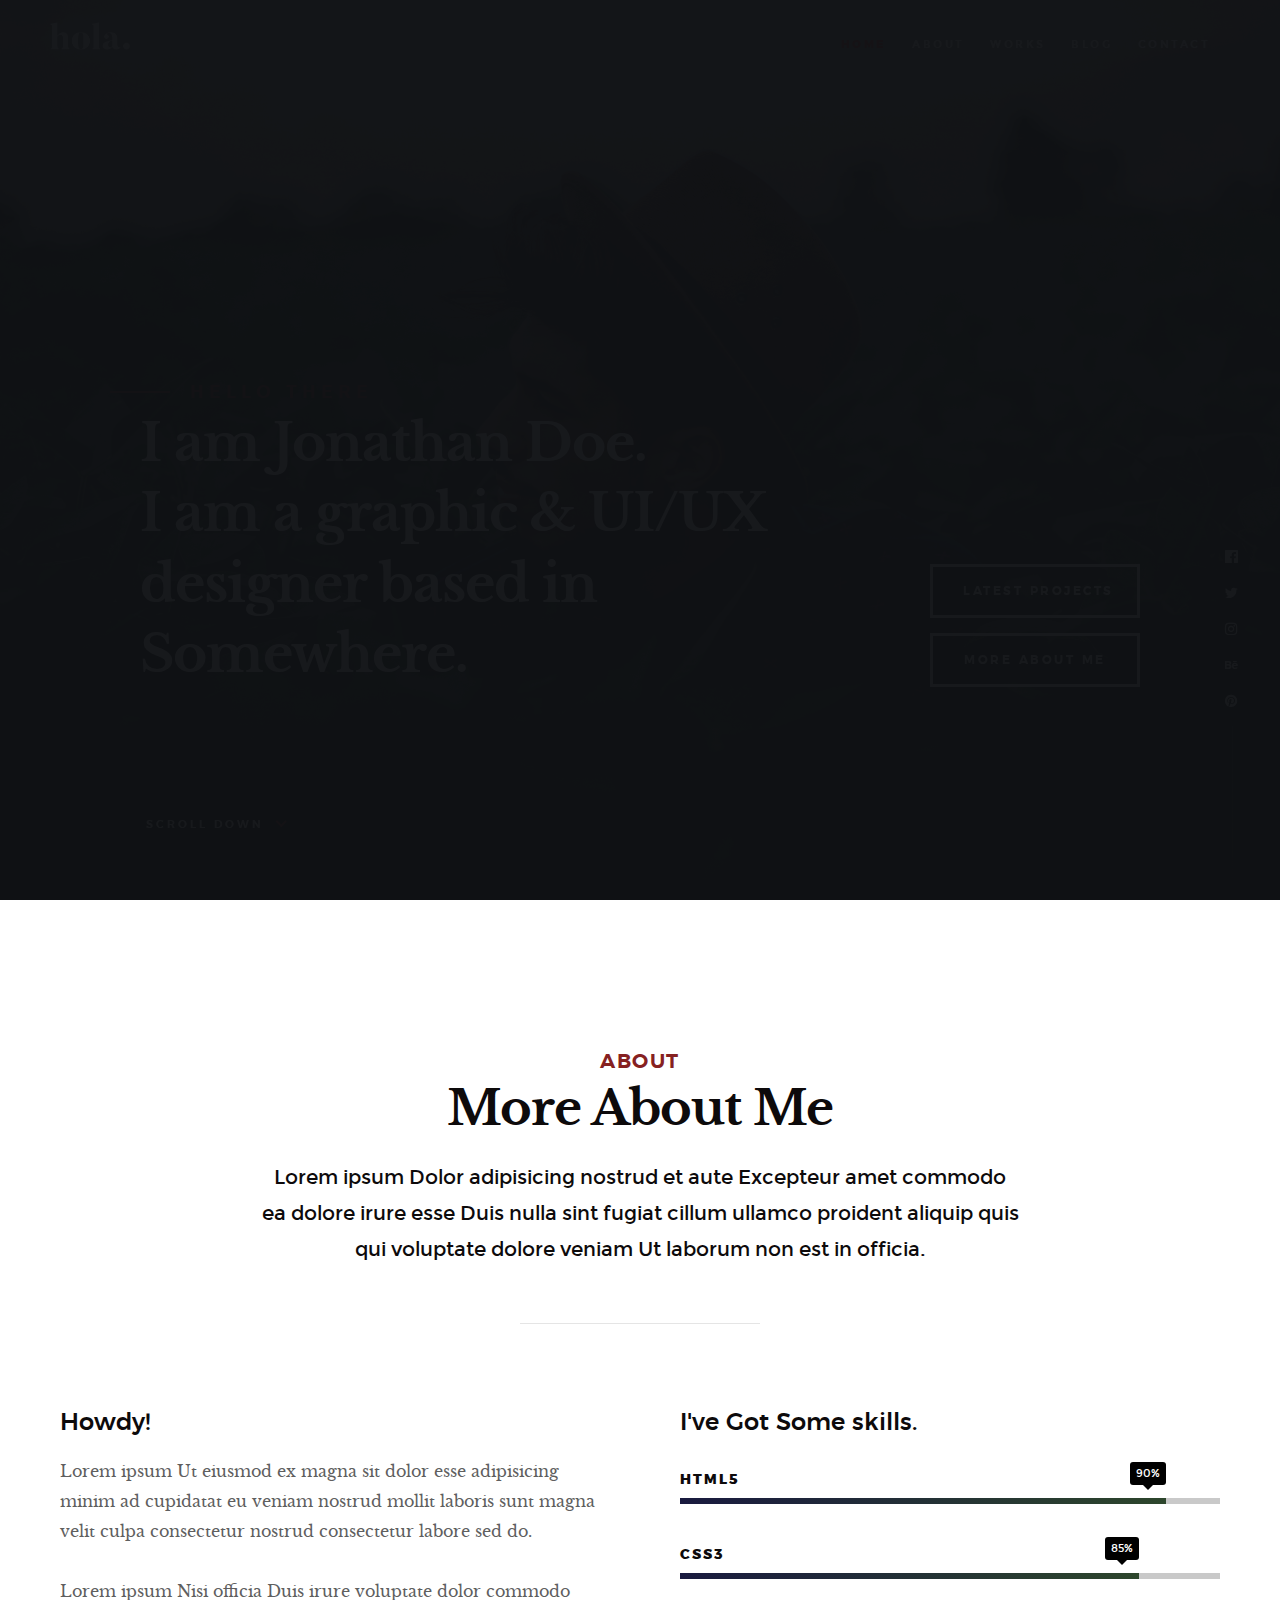
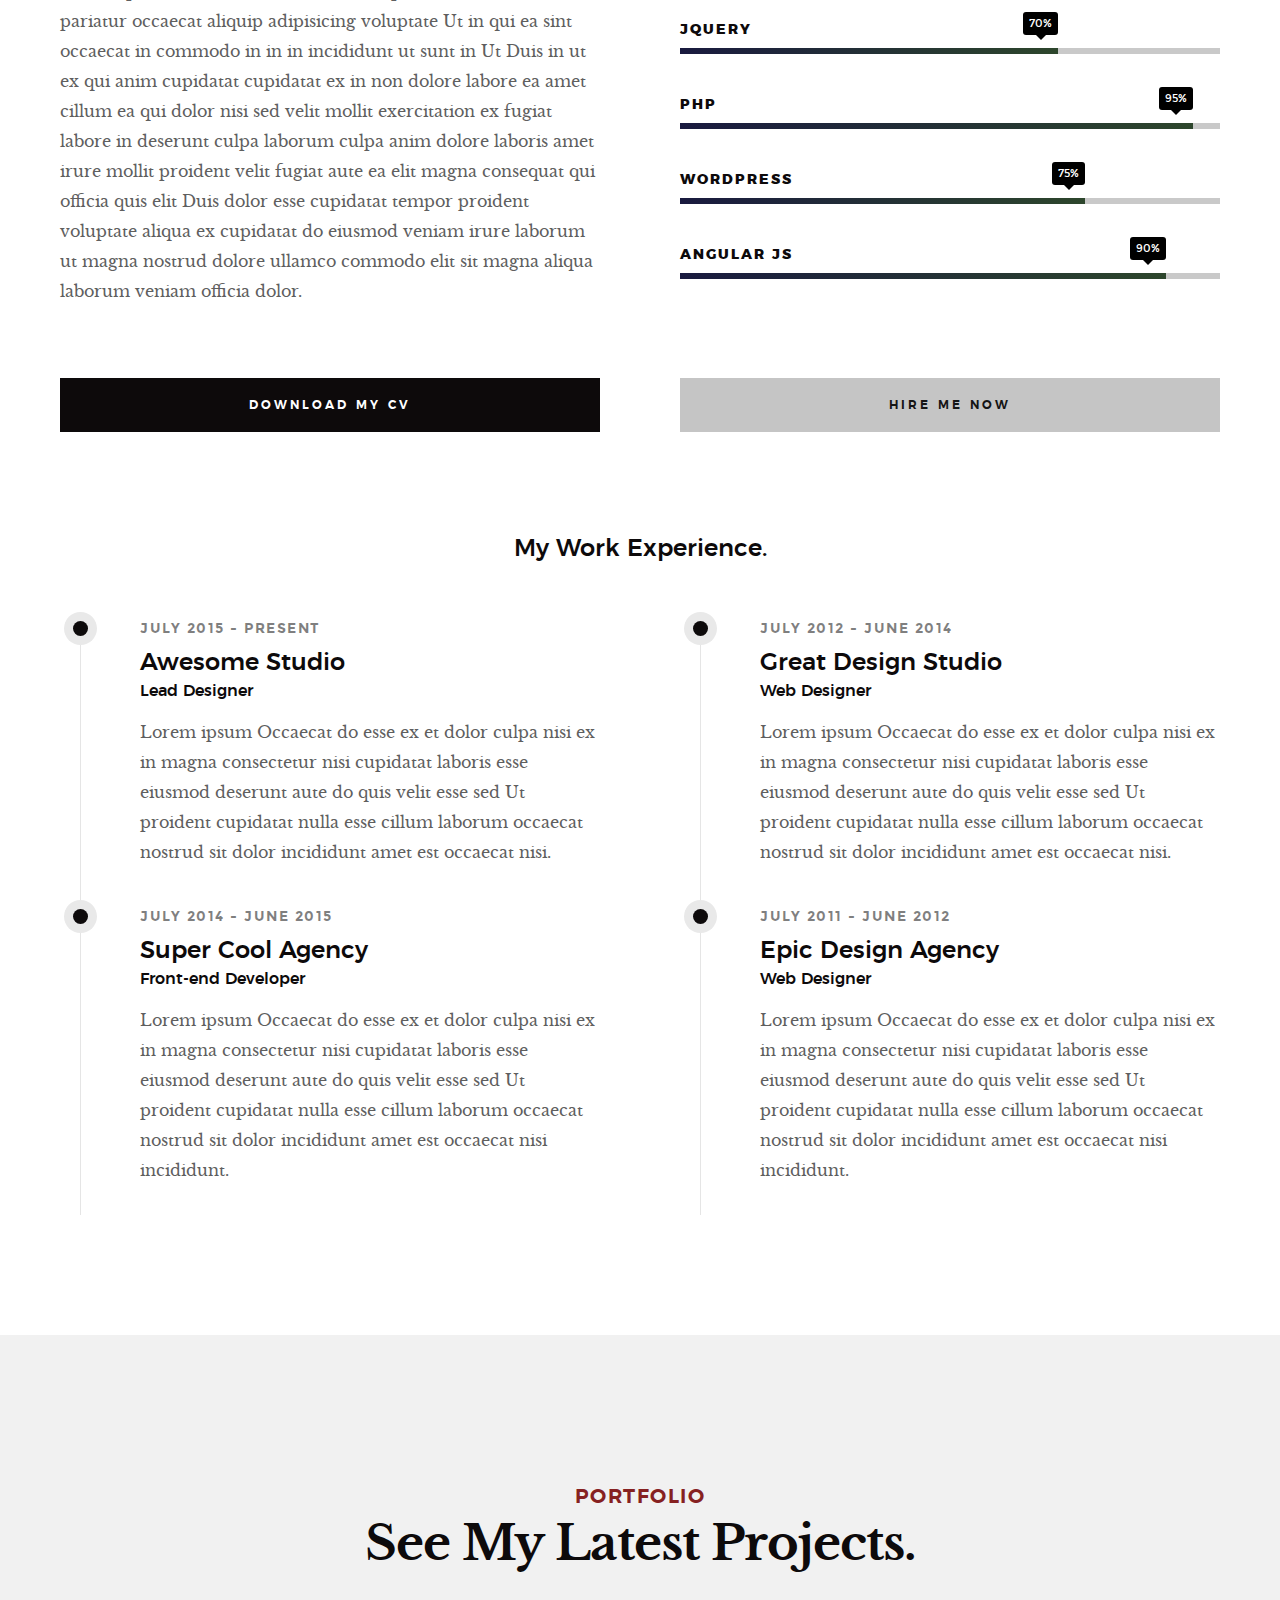
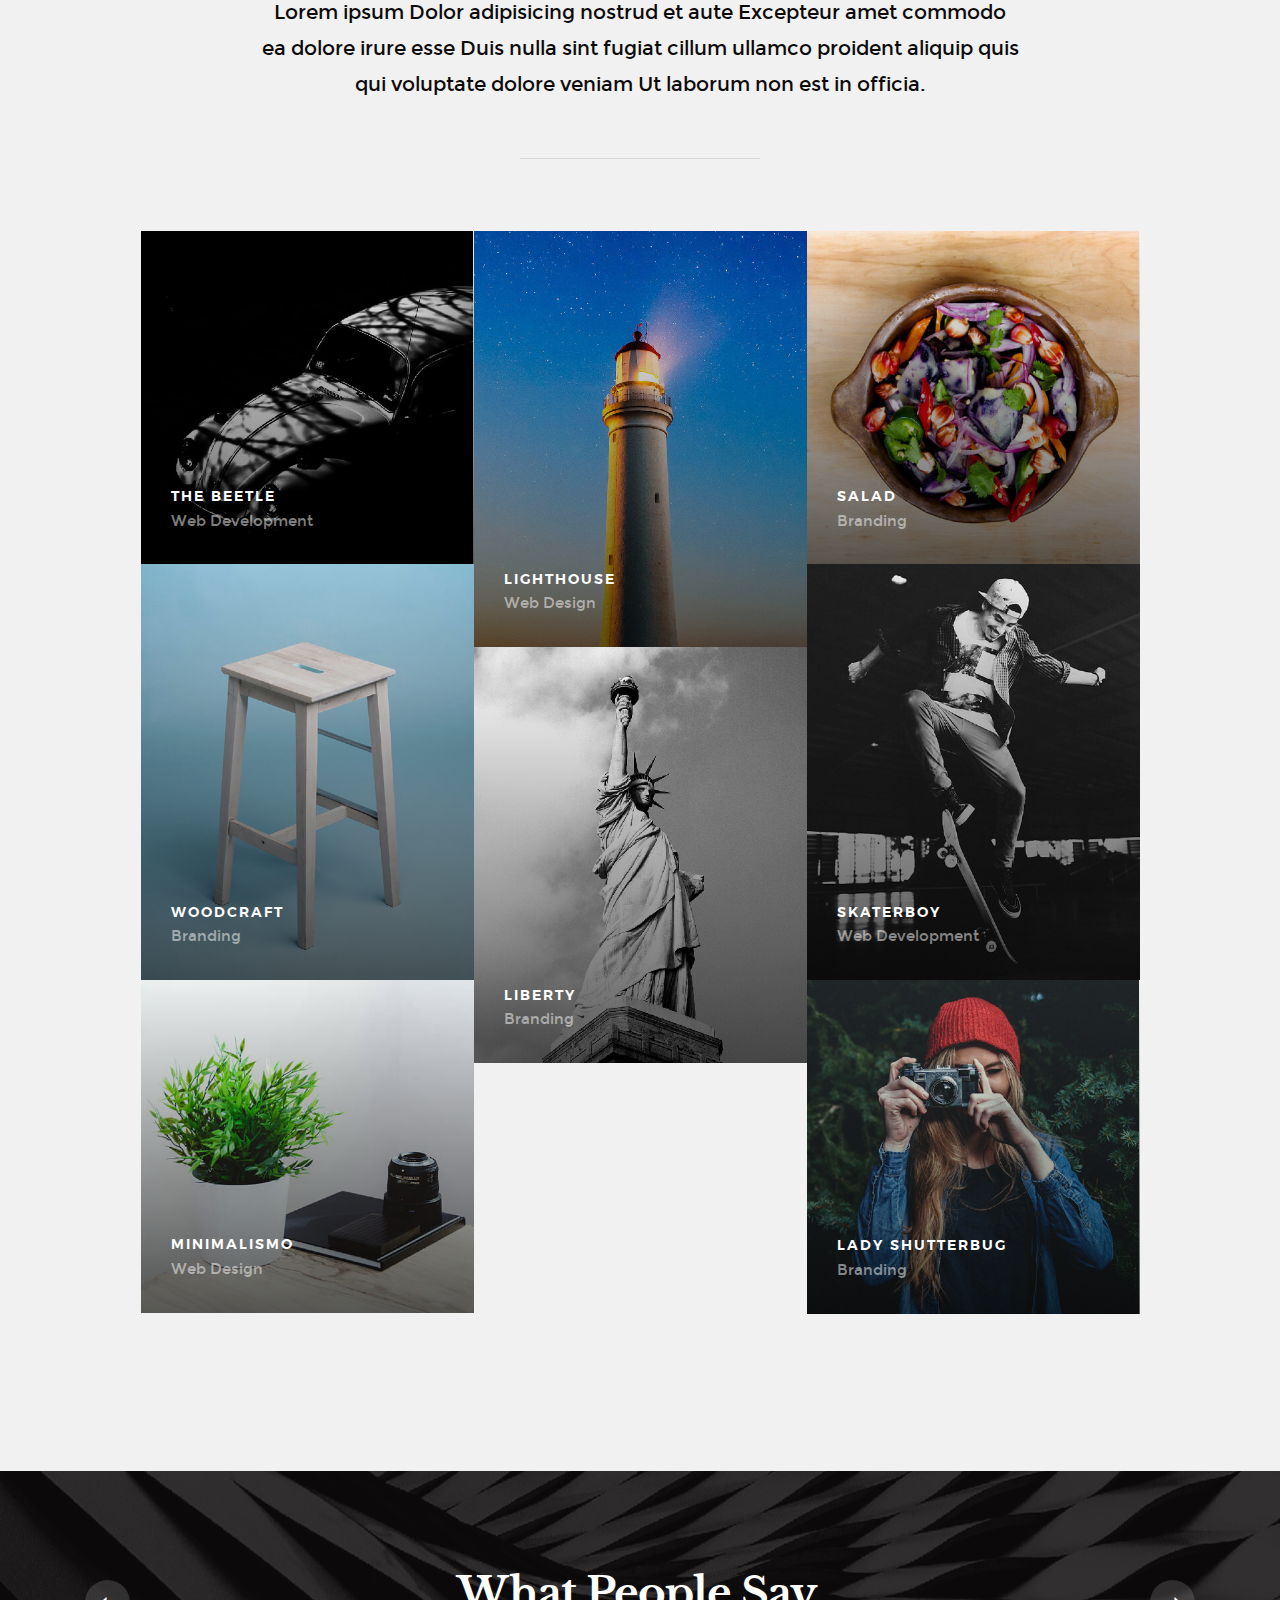
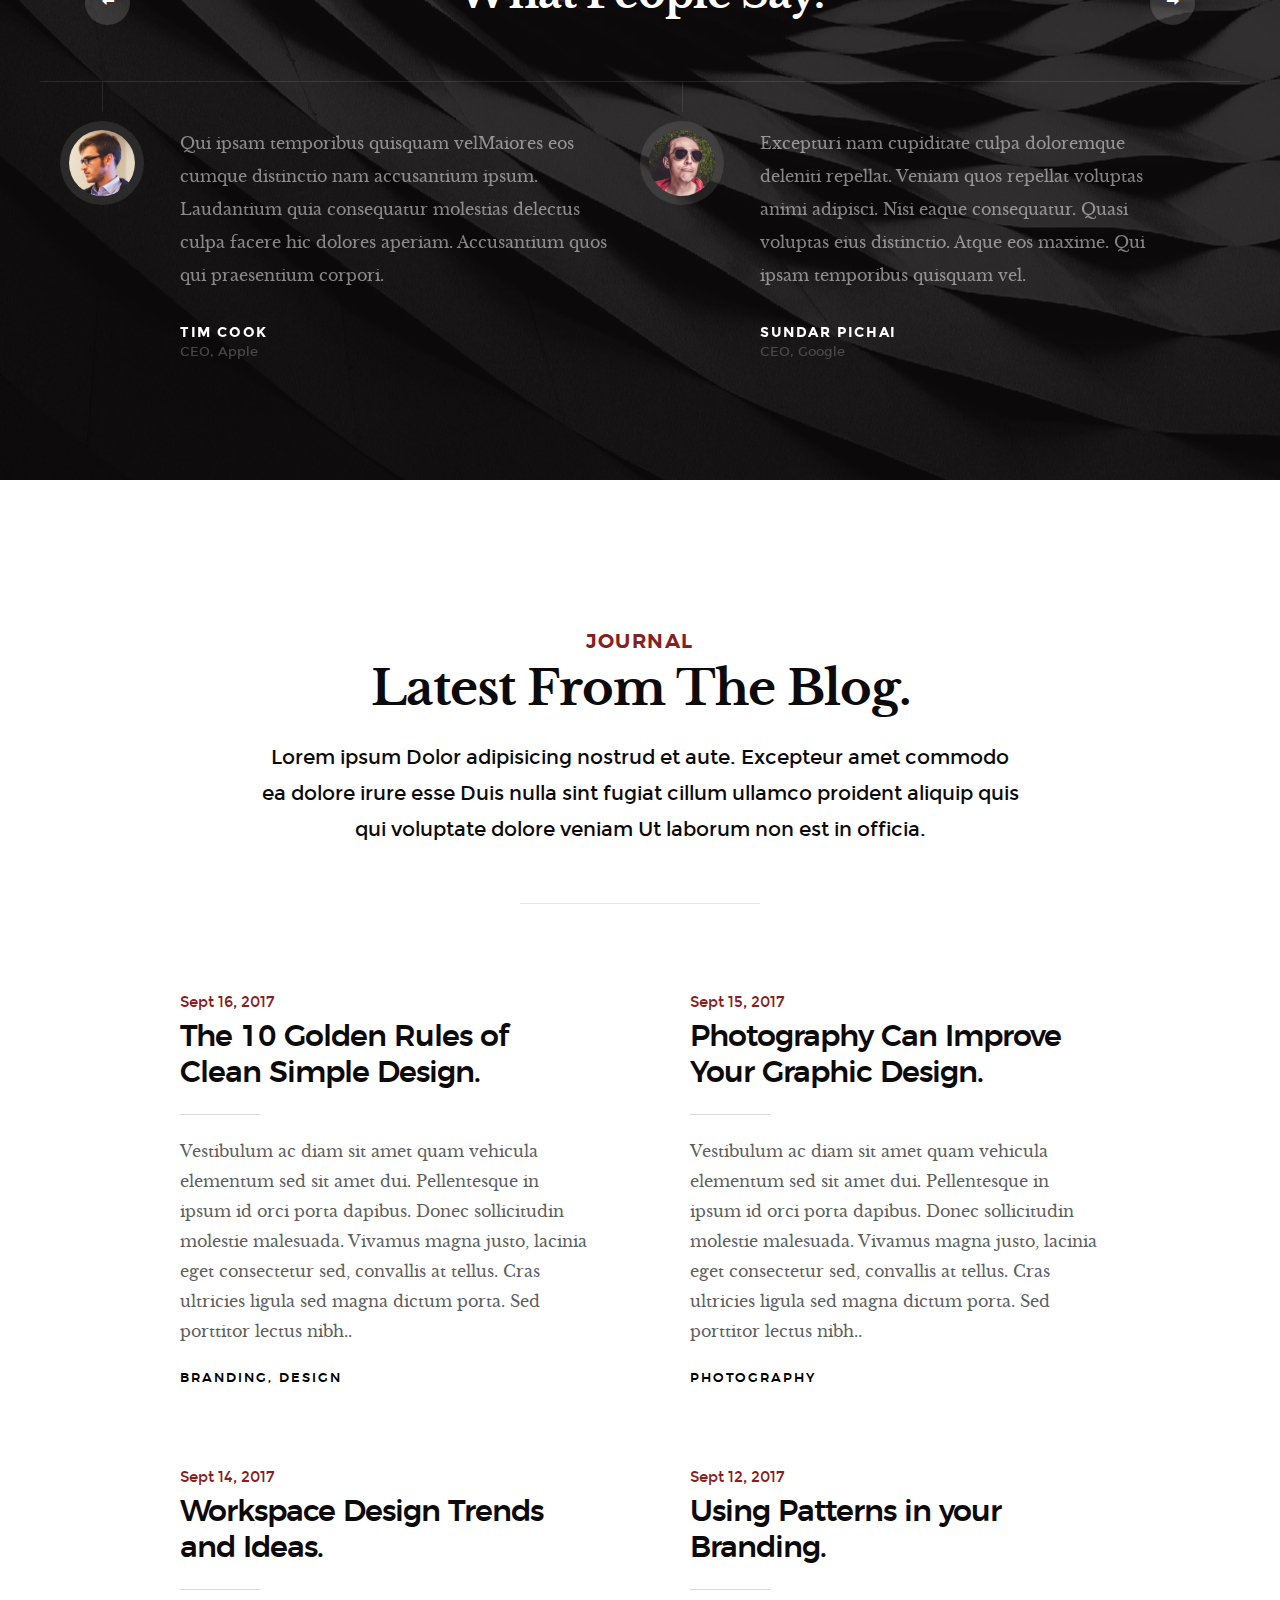
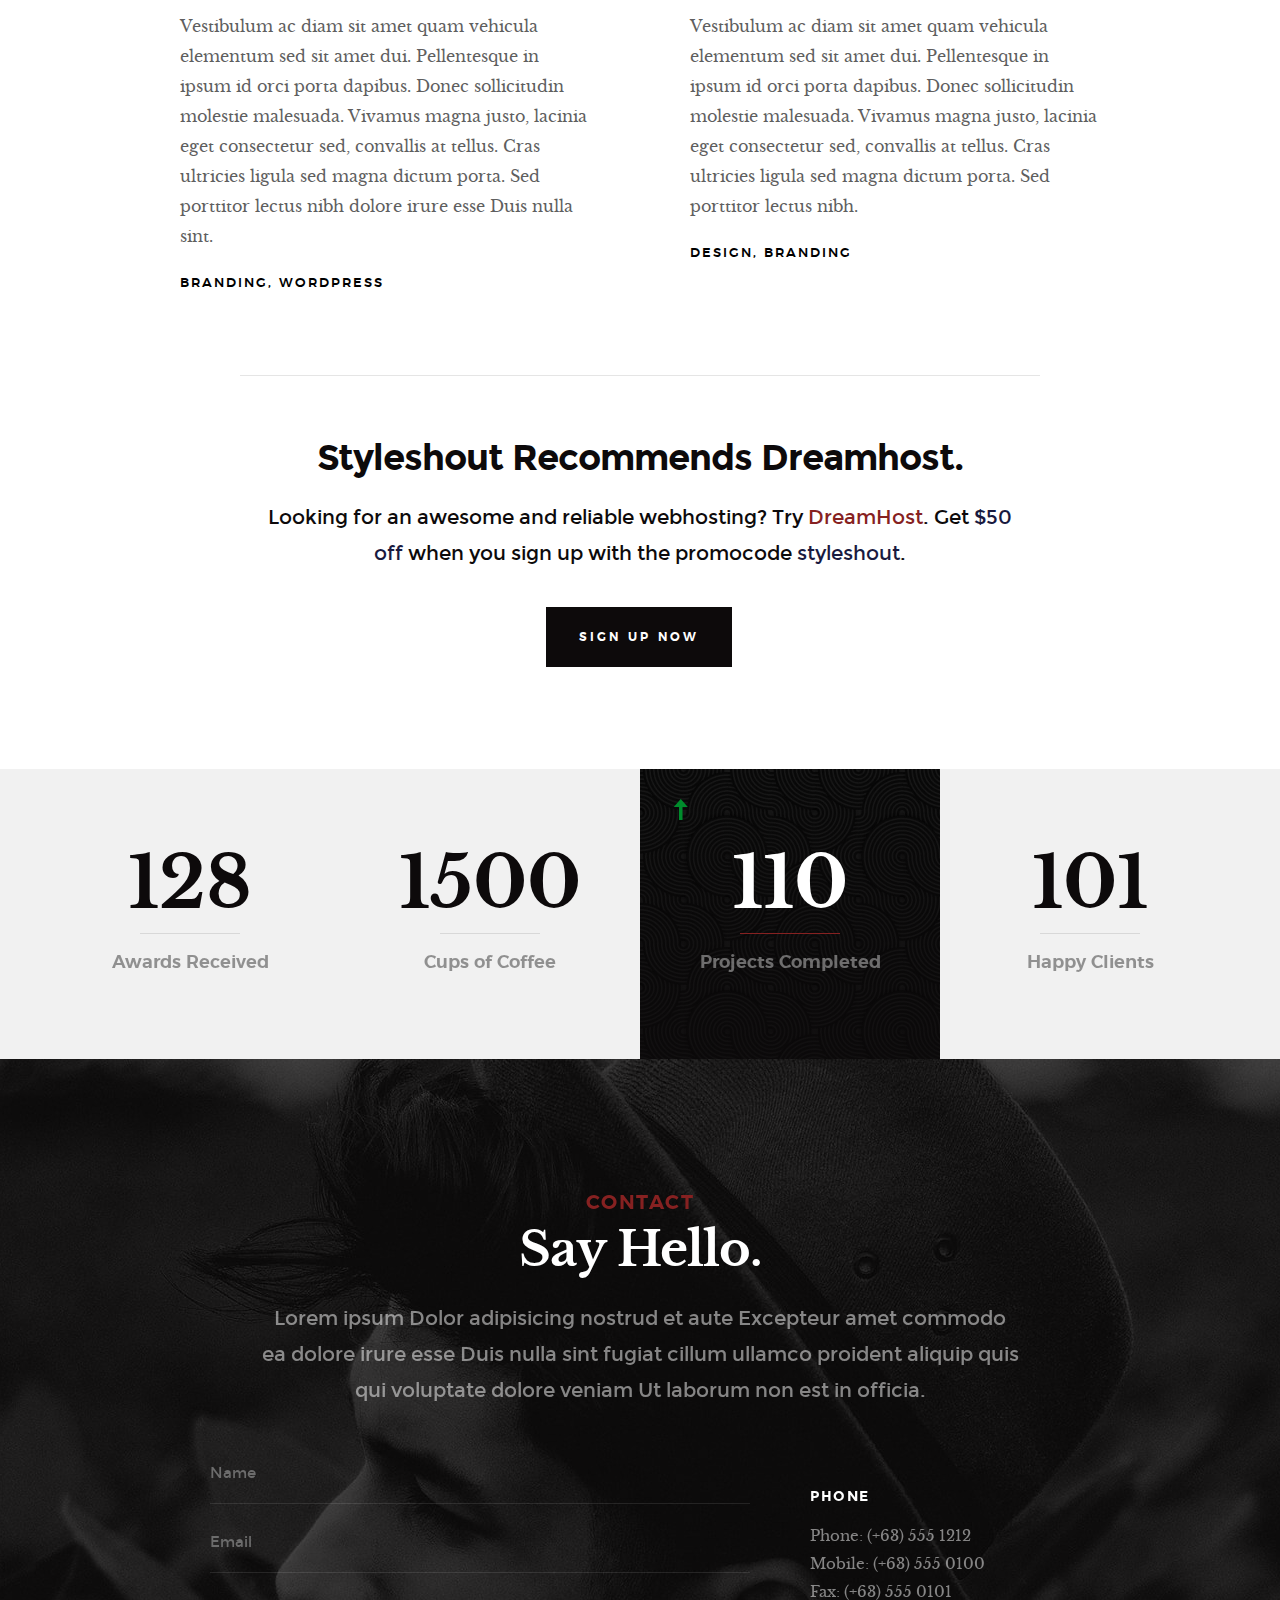
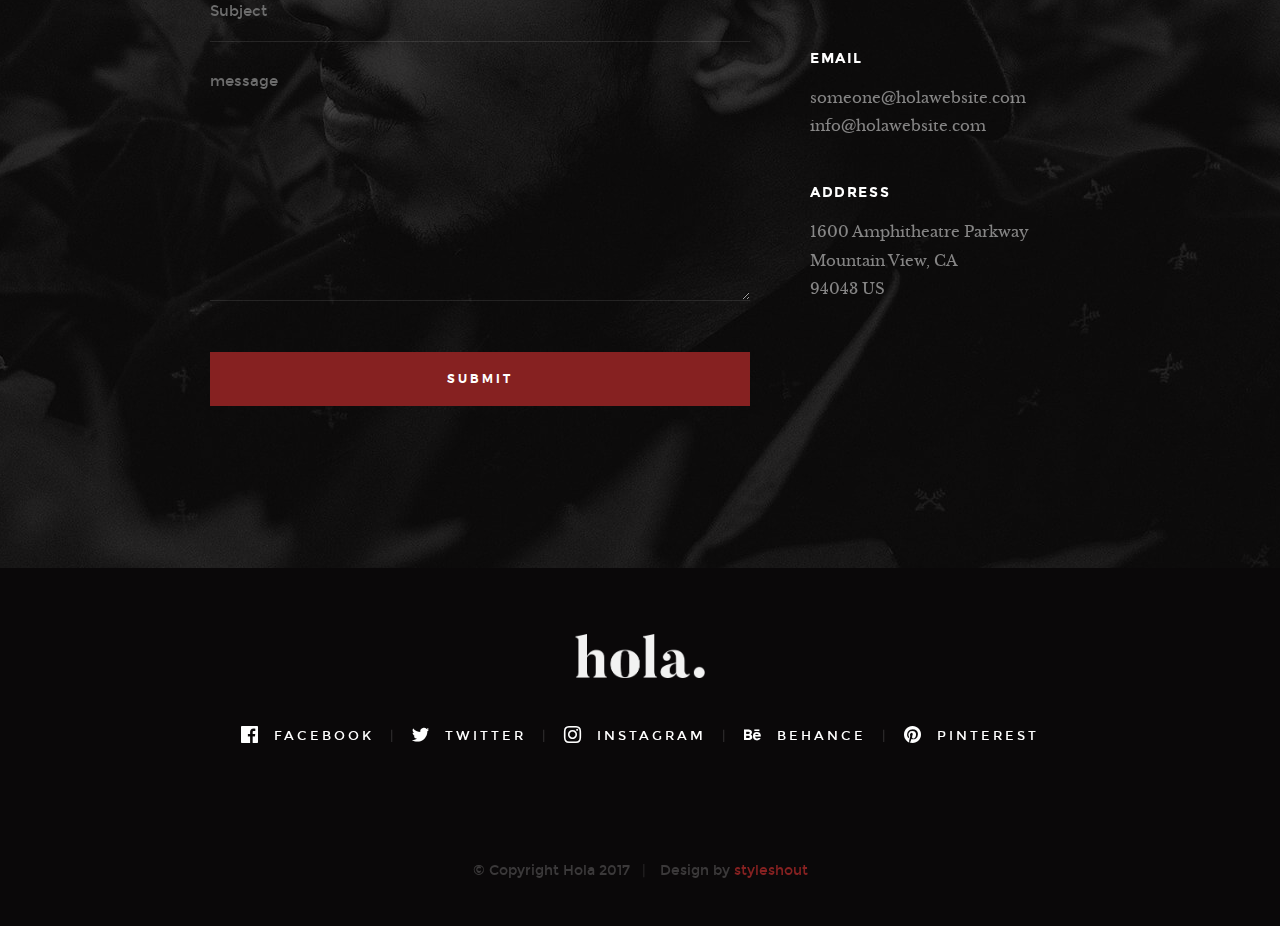
==== Hola10/index.html @ 670e0d22 "Add files via upload" ====
<!DOCTYPE html>
<!--[if lt IE 9 ]><html class="no-js oldie" lang="en"> <![endif]-->
<!--[if IE 9 ]><html class="no-js oldie ie9" lang="en"> <![endif]-->
<!--[if (gte IE 9)|!(IE)]><!-->
<html class="no-js" lang="en">
<!--<![endif]-->

<head>

    <!--- basic page needs
    ================================================== -->
    <meta charset="utf-8">
    <title>Hola</title>
    <meta name="description" content="">
    <meta name="author" content="">

    <!-- mobile specific metas
    ================================================== -->
    <meta name="viewport" content="width=device-width, initial-scale=1">

    <!-- CSS
    ================================================== -->
    <link rel="stylesheet" href="css/base.css">
    <link rel="stylesheet" href="css/vendor.css">
    <link rel="stylesheet" href="css/main.css">

    <!-- script
    ================================================== -->
    <script src="js/modernizr.js"></script>
    <script src="js/pace.min.js"></script>

    <!-- favicons
    ================================================== -->
    <link rel="shortcut icon" href="favicon.ico" type="image/x-icon">
    <link rel="icon" href="favicon.ico" type="image/x-icon">

</head>

<body id="top">

    <!-- header
    ================================================== -->
    <header class="s-header">

        <div class="header-logo">
            <a class="site-logo" href="index.html"><img src="images/logo.png" alt="Homepage"></a>
        </div>

        <nav class="header-nav-wrap">
            <ul class="header-nav">
                <li class="current"><a class="smoothscroll"  href="#home" title="home">Home</a></li>
                <li><a class="smoothscroll"  href="#about" title="about">About</a></li>
                <li><a class="smoothscroll"  href="#works" title="works">Works</a></li>
                <li><a class="smoothscroll"  href="#blog" title="blog">Blog</a></li>
                <li><a class="smoothscroll"  href="#contact" title="contact">Contact</a></li>
            </ul>
        </nav>

        <a class="header-menu-toggle" href="#0"><span>Menu</span></a>

    </header> <!-- end s-header -->


   <!-- home
   ================================================== -->
   <section id="home" class="s-home page-hero target-section" data-parallax="scroll" data-image-src="images/hero-bg.jpg" data-natural-width=3000 data-natural-height=2000 data-position-y=center>

        <div class="overlay"></div>
        <div class="shadow-overlay"></div>

        <div class="home-content">

            <div class="row home-content__main">

                <h3>Hello There</h3>

                <h1>
                    I am Jonathan Doe. <br>
                    I am a graphic & UI/UX <br>
                    designer based in Somewhere.
                </h1>

                <div class="home-content__buttons">
                    <a href="#works" class="smoothscroll btn btn--stroke">
                        Latest Projects
                    </a>
                    <a href="#about" class="smoothscroll btn btn--stroke">
                        More About Me
                    </a>
                </div>

                <div class="home-content__scroll">
                    <a href="#about" class="scroll-link smoothscroll">
                        <span>Scroll Down</span>
                    </a>
                </div>

            </div>

        </div> <!-- end home-content -->

        <ul class="home-social">
            <li>
                <a href="#"><i class="im im-facebook" aria-hidden="true"></i><span>Facebook</span></a>
            </li>
            <li>
                <a href="#"><i class="im im-twitter" aria-hidden="true"></i><span>Twiiter</span></a>
            </li>
            <li>
                <a href="#"><i class="im im-instagram" aria-hidden="true"></i><span>Instagram</span></a>
            </li>
            <li>
                <a href="#"><i class="im im-behance" aria-hidden="true"></i><span>Behance</span></a>
            </li>
            <li>
                <a href="#"><i class="im im-pinterest" aria-hidden="true"></i><span>Pinterest</span></a>
            </li>
        </ul> 
        <!-- end home-social -->

    </section> <!-- end s-home -->


    <!-- about
    ================================================== -->
    <section id="about" class="s-about target-section">
        
        <div class="row narrow section-intro has-bottom-sep">
            <div class="col-full text-center">
                <h3>About</h3>
                <h1>More About Me</h1>
                <p class="lead">Lorem ipsum Dolor adipisicing nostrud et aute Excepteur amet commodo ea dolore irure esse Duis nulla sint fugiat cillum ullamco proident aliquip quis qui voluptate dolore veniam Ut laborum non est in officia.</p>
            </div>
        </div>

        <div class="row about-content">

            <div class="col-six tab-full left">
                <h3>Howdy!</h3>

                <p>Lorem ipsum Ut eiusmod ex magna sit dolor esse adipisicing minim ad cupidatat eu veniam nostrud mollit laboris sunt magna velit culpa consectetur nostrud consectetur labore sed do.</p>

                <p>
                Lorem ipsum Nisi officia Duis irure voluptate dolor commodo pariatur occaecat aliquip adipisicing voluptate Ut in qui ea sint occaecat in commodo in in in incididunt ut sunt in Ut Duis in ut ex qui anim cupidatat cupidatat ex in non dolore labore ea amet cillum ea qui dolor nisi sed velit mollit exercitation ex fugiat labore in deserunt culpa laborum culpa anim dolore laboris amet irure mollit proident velit fugiat aute ea elit magna consequat qui officia quis elit Duis dolor esse cupidatat tempor proident voluptate aliqua ex cupidatat do eiusmod veniam irure laborum ut magna nostrud dolore ullamco commodo elit sit magna aliqua laborum veniam officia dolor.	
                </p>
            </div>

            <div class="col-six tab-full right">
                <h3>I've Got Some skills.</h3>

                <ul class="skill-bars">
                    <li>
                    <div class="progress percent90"><span>90%</span></div>
                    <strong>HTML5</strong>
                    </li>
                    <li>
                    <div class="progress percent85"><span>85%</span></div>
                    <strong>CSS3</strong>
                    </li>
                    <li>
                    <div class="progress percent70"><span>70%</span></div>
                    <strong>JQuery</strong>
                    </li>
                    <li>
                    <div class="progress percent95"><span>95%</span></div>
                    <strong>PHP</strong>
                    </li>
                    <li>
                    <div class="progress percent75"><span>75%</span></div>
                    <strong>Wordpress</strong>
                    </li>   
                    <li>
                    <div class="progress percent90"><span>90%</span></div>
                    <strong>Angular JS</strong>
                    </li>   
                </ul>
            </div>

        </div> <!-- end about-content -->

        <div class="row about-content about-content--buttons">

            <div class="col-six tab-full left">
                <a href="#0" class="btn btn--primary full-width">Download My CV</a>
            </div>
            <div class="col-six tab-full right">
                <a href="#0" class="btn full-width">Hire Me Now</a>
            </div>

        </div> <!-- end about-content buttons -->

        <div class="row about-content about-content--timeline">

            <div class="col-full text-center">
                <h3>My Work Experience.</h3>
            </div>

            <div class="col-six tab-full left">
                <div class="timeline">

                    <div class="timeline__block">
                        <div class="timeline__bullet"></div>
                        <div class="timeline__header">
                            <p class="timeline__timeframe">July 2015 - Present</p>
                            <h3>Awesome Studio</h3>
                            <h5>Lead Designer</h5>
                        </div>
                        <div class="timeline__desc">
                            <p>Lorem ipsum Occaecat do esse ex et dolor culpa nisi ex in magna consectetur nisi cupidatat laboris esse eiusmod deserunt aute do quis velit esse sed Ut proident cupidatat nulla esse cillum laborum occaecat nostrud sit dolor incididunt amet est occaecat nisi.</p>
                        </div>
                    </div> <!-- end timeline__block -->

                    <div class="timeline__block">
                        <div class="timeline__bullet"></div>
                        <div class="timeline__header">
                            <p class="timeline__timeframe">July 2014 - June 2015</p>
                            <h3>Super Cool Agency</h3>
                            <h5>Front-end Developer</h5>
                        </div>
                        <div class="timeline__desc">	
                            <p>Lorem ipsum Occaecat do esse ex et dolor culpa nisi ex in magna consectetur nisi cupidatat laboris esse eiusmod deserunt aute do quis velit esse sed Ut proident cupidatat nulla esse cillum laborum occaecat nostrud sit dolor incididunt amet est occaecat nisi incididunt.</p>
                        </div>
                    </div> <!-- end timeline__block -->

                </div> <!-- end timeline -->
            </div> <!-- end left -->

            <div class="col-six tab-full right">
                <div class="timeline">

                    <div class="timeline__block">
                        <div class="timeline__bullet"></div>
                        <div class="timeline__header">
                            <p class="timeline__timeframe">July 2012 - June 2014</p>
                            <h3>Great Design Studio</h3>
                            <h5>Web Designer</h5>
                        </div>
                        <div class="timeline__desc">
                            <p>Lorem ipsum Occaecat do esse ex et dolor culpa nisi ex in magna consectetur nisi cupidatat laboris esse eiusmod deserunt aute do quis velit esse sed Ut proident cupidatat nulla esse cillum laborum occaecat nostrud sit dolor incididunt amet est occaecat nisi.</p>
                        </div>
                    </div> <!-- end timeline__block -->

                    <div class="timeline__block">
                        <div class="timeline__bullet"></div>
                        <div class="timeline__header">
                            <p class="timeline__timeframe">July 2011 - June 2012</p>
                            <h3>Epic Design Agency</h3>
                            <h5>Web Designer</h5>
                        </div>
                        <div class="timeline__desc">
                            <p>Lorem ipsum Occaecat do esse ex et dolor culpa nisi ex in magna consectetur nisi cupidatat laboris esse eiusmod deserunt aute do quis velit esse sed Ut proident cupidatat nulla esse cillum laborum occaecat nostrud sit dolor incididunt amet est occaecat nisi incididunt.</p>
                        </div>
                    </div> <!-- end timeline__block -->

                </div> <!-- end timeline -->
            </div> <!-- end right -->

        </div> <!-- end about-content timeline -->

    </section> <!-- end about -->
    

    <!-- works
    ================================================== -->
    <section id="works" class="s-works target-section">

        <div class="row narrow section-intro has-bottom-sep">
            <div class="col-full">
                <h3>Portfolio</h3>
                <h1>See My Latest Projects.</h1>
                
                <p class="lead">Lorem ipsum Dolor adipisicing nostrud et aute Excepteur amet commodo ea dolore irure esse Duis nulla sint fugiat cillum ullamco proident aliquip quis qui voluptate dolore veniam Ut laborum non est in officia.</p>
            </div>
        </div>

        <div class="row masonry-wrap">
            <div class="masonry">

                <div class="masonry__brick">
                    <div class="item-folio">

                        <div class="item-folio__thumb">
                            <a href="images/portfolio/gallery/g-beetle.jpg" class="thumb-link" title="The Beetle Car" data-size="1050x700">
                                <img src="images/portfolio/beetle.jpg" 
                                     srcset="images/portfolio/beetle.jpg 1x, images/portfolio/beetle@2x.jpg 2x" alt="">
                                <span class="shadow-overlay"></span>
                            </a>
                        </div>

                        <div class="item-folio__text">
                            <h3 class="item-folio__title">
                                The Beetle
                            </h3>
                            <p class="item-folio__cat">
                                Web Development
                            </p>
                        </div>

                        <a href="https://www.behance.net/" class="item-folio__project-link" title="Project link">
                            <i class="im im-link"></i>
                        </a>

                        <div class="item-folio__caption">
                            <p>Vero molestiae sed aut natus excepturi. Et tempora numquam. Temporibus iusto quo.Unde dolorem corrupti neque nisi.</p>
                        </div>

                    </div> <!-- end item-folio -->
                </div> <!-- end masonry__brick -->

                <div class="masonry__brick">
                    <div class="item-folio">

                        <div class="item-folio__thumb">
                            <a href="images/portfolio/gallery/g-lighthouse.jpg" class="thumb-link" title="Lighthouse" data-size="1050x700">
                                <img src="images/portfolio/lighthouse.jpg" 
                                     srcset="images/portfolio/lighthouse.jpg 1x, images/portfolio/lighthouse@2x.jpg 2x" alt="">
                                <span class="shadow-overlay"></span>
                            </a>
                        </div>

                        <div class="item-folio__text">
                            <h3 class="item-folio__title">
                                Lighthouse
                            </h3>
                            <p class="item-folio__cat">
                                Web Design
                            </p>
                        </div>

                        <a href="https://www.behance.net/" class="item-folio__project-link" title="Project link">
                            <i class="im im-link"></i>
                        </a>

                        <div class="item-folio__caption">
                            <p>Vero molestiae sed aut natus excepturi. Et tempora numquam. Temporibus iusto quo.Unde dolorem corrupti neque nisi.</p>
                        </div>

                    </div> <!-- end item-folio -->
                </div> <!-- end masonry__brick -->

                <div class="masonry__brick">
                    <div class="item-folio">

                        <div class="item-folio__thumb">
                            <a href="images/portfolio/gallery/g-salad.jpg" class="thumb-link" data-size="1050x700">
                                <img src="images/portfolio/salad.jpg" 
                                     srcset="images/portfolio/salad.jpg 1x, images/portfolio/salad@2x.jpg 2x" alt="">
                                <span class="shadow-overlay"></span>
                            </a>
                        </div>

                        <div class="item-folio__text">
                            <h3 class="item-folio__title">
                                Salad
                            </h3>
                            <p class="item-folio__cat">
                                Branding
                            </p>
                        </div>

                        <a href="https://www.behance.net/" class="item-folio__project-link" title="Project link">
                            <i class="im im-link"></i>
                        </a>

                        <span class="item-folio__caption">
                            <p>Vero molestiae sed aut natus excepturi. Et tempora numquam. Temporibus iusto quo.Unde dolorem corrupti neque nisi.</p>
                        </span>

                    </div> <!-- end item-folio -->
                </div> <!-- end masonry__brick -->

                <div class="masonry__brick">
                    <div class="item-folio">

                        <div class="item-folio__thumb">
                            <a href="images/portfolio/gallery/g-woodcraft.jpg" class="thumb-link" data-size="1050x700">
                                <img src="images/portfolio/woodcraft.jpg"
                                     srcset="images/portfolio/woodcraft.jpg 1x, images/portfolio/woodcraft@2x.jpg 2x" alt="">
                                <span class="shadow-overlay"></span>
                            </a>
                        </div>

                        <div class="item-folio__text">
                            <h3 class="item-folio__title">
                                Woodcraft
                            </h3>
                            <p class="item-folio__cat">
                                Branding
                            </p>
                        </div>

                        <a href="https://www.behance.net/" class="item-folio__project-link" title="Project link">
                            <i class="im im-link"></i>
                        </a>

                        <span class="item-folio__caption">
                            <p>Vero molestiae sed aut natus excepturi. Et tempora numquam. Temporibus iusto quo.Unde dolorem corrupti neque nisi.</p>
                        </span>

                    </div> <!-- end item-folio -->
                </div> <!-- end masonry__brick -->

                <div class="masonry__brick">
                    <div class="item-folio">

                        <div class="item-folio__thumb">
                            <a href="images/portfolio/gallery/g-skaterboy.jpg" class="thumb-link" data-size="1050x700">
                                <img src="images/portfolio/skaterboy.jpg"
                                     srcset="images/portfolio/skaterboy.jpg 1x, images/portfolio/skaterboy@2x.jpg 2x" alt="">
                                <span class="shadow-overlay"></span>
                            </a>
                        </div>

                        <div class="item-folio__text">
                            <h3 class="item-folio__title">
                                Skaterboy
                            </h3>
                            <p class="item-folio__cat">
                                Web Development
                            </p>
                        </div>

                        <a href="https://www.behance.net/" class="item-folio__project-link" title="Project link">
                            <i class="im im-link"></i>
                        </a>

                        <span class="item-folio__caption">
                            <p>Vero molestiae sed aut natus excepturi. Et tempora numquam. Temporibus iusto quo.Unde dolorem corrupti neque nisi.</p>
                        </span>

                    </div> <!-- end item-folio -->
                </div> <!-- end masonry__brick -->

                <div class="masonry__brick">
                    <div class="item-folio">

                        <div class="item-folio__thumb">
                            <a href="images/portfolio/gallery/g-liberty.jpg" class="thumb-link" data-size="1050x700">
                                <img src="images/portfolio/liberty.jpg"
                                     srcset="images/portfolio/liberty.jpg 1x, images/portfolio/liberty@2x.jpg 2x" alt="">
                                <span class="shadow-overlay"></span>
                            </a>
                        </div>

                        <div class="item-folio__text">
                            <h3 class="item-folio__title">
                                Liberty
                            </h3>
                            <p class="item-folio__cat">
                                Branding
                            </p>
                        </div>

                        <a href="https://www.behance.net/" class="item-folio__project-link" title="Project link">
                            <i class="im im-link"></i>
                        </a>

                        <span class="item-folio__caption">
                            <p>Vero molestiae sed aut natus excepturi. Et tempora numquam. Temporibus iusto quo.Unde dolorem corrupti neque nisi.</p>
                        </span>

                    </div> <!-- end item-folio -->
                </div> <!-- end masonry__brick -->

                <div class="masonry__brick">
                    <div class="item-folio">

                        <div class="item-folio__thumb">
                            <a href="images/portfolio/gallery/g-minimalismo.jpg" class="thumb-link" data-size="1050x700">
                                <img src="images/portfolio/minimalismo.jpg"
                                     srcset="images/portfolio/minimalismo.jpg 1x, images/portfolio/minimalismo@2x.jpg 2x" alt="">
                                <span class="shadow-overlay"></span>
                            </a>
                        </div>

                        <div class="item-folio__text">
                            <h3 class="item-folio__title">
                                Minimalismo
                            </h3>
                            <p class="item-folio__cat">
                                Web Design
                            </p>
                        </div>

                        <a href="https://www.behance.net/" class="item-folio__project-link" title="Project link">
                            <i class="im im-link"></i>
                        </a>

                        <span class="item-folio__caption">
                            <p>Vero molestiae sed aut natus excepturi. Et tempora numquam. Temporibus iusto quo.Unde dolorem corrupti neque nisi.</p>
                        </span>

                    </div> <!-- end item-folio -->
                </div> <!-- end masonry__brick -->

                <div class="masonry__brick">
                    <div class="item-folio">

                        <div class="item-folio__thumb">
                            <a href="images/portfolio/gallery/g-shutterbug.jpg" class="thumb-link" data-size="1050x700">
                                <img src="images/portfolio/shutterbug.jpg"
                                     srcset="images/portfolio/shutterbug.jpg 1x, images/portfolio/shutterbug@2x.jpg 2x" alt="">
                                <span class="shadow-overlay"></span>
                            </a>
                        </div>

                        <div class="item-folio__text">
                            <h3 class="item-folio__title">
                                Lady Shutterbug
                            </h3>
                            <p class="item-folio__cat">
                                Branding
                            </p>
                        </div>

                        <a href="https://www.behance.net/" class="item-folio__project-link" title="Project link">
                            <i class="im im-link"></i>
                        </a>

                        <span class="item-folio__caption">
                            <p>Vero molestiae sed aut natus excepturi. Et tempora numquam. Temporibus iusto quo.Unde dolorem corrupti neque nisi.</p>
                        </span>

                    </div> <!-- end item-folio -->
                </div> <!-- end masonry__brick -->

            </div>
        </div> <!-- end masonry -->

    </section> <!-- end works -->



    <!-- testimonials
    ================================================== -->
    <div class="s-testimonials">

        <div class="overlay"></div>

        <div class="row testimonials-header">
            <div class="col-full">
                <h1 class="h02">What People Say.</h1>
            </div>
        </div>

        <div class="row testimonials">

            <div class="col-full testimonials__slider">

                <div class="testimonials__slide">
                    <img src="images/avatars/user-01.jpg" alt="Author image" class="testimonials__avatar">
                    <p>Qui ipsam temporibus quisquam velMaiores eos cumque distinctio nam accusantium ipsum. 
                    Laudantium quia consequatur molestias delectus culpa facere hic dolores aperiam. Accusantium quos qui praesentium corpori.</p>
                    <div class="testimonials__author h06">
                        Tim Cook
                        <span>CEO, Apple</span>
                    </div>
                </div>

                <div class="testimonials__slide">
                    <img src="images/avatars/user-05.jpg" alt="Author image" class="testimonials__avatar">
                    <p>Excepturi nam cupiditate culpa doloremque deleniti repellat. Veniam quos repellat voluptas animi adipisci.
                    Nisi eaque consequatur. Quasi voluptas eius distinctio. Atque eos maxime. Qui ipsam temporibus quisquam vel.</p>
                    <div class="testimonials__author h06">
                        Sundar Pichai
                        <span>CEO, Google</span>
                    </div>
                </div>

                <div class="testimonials__slide">
                    <img src="images/avatars/user-02.jpg" alt="Author image" class="testimonials__avatar">
                    <p>Repellat dignissimos libero. Qui sed at corrupti expedita voluptas odit. Nihil ea quia nesciunt. Ducimus aut sed ipsam.  
                    Autem eaque officia cum exercitationem sunt voluptatum accusamus. Quasi voluptas eius distinctio.</p>
                    <div class="testimonials__author h06">
                        Satya Nadella
                        <span>CEO, Microsoft</span>
                    </div>
                </div>
                
            </div> <!-- end testimonials__slider -->

        </div> <!-- end testimonials -->

    </div> <!-- end s-testimonials -->


    <!-- blog
    ================================================== -->
    <section id="blog" class="s-blog target-section">

        <div class="row narrow section-intro has-bottom-sep">
            <div class="col-full">
                <h3>Journal</h3>
                <h1>Latest From The Blog.</h1>
                <p class="lead">Lorem ipsum Dolor adipisicing nostrud et aute. 
                Excepteur amet commodo ea dolore irure esse Duis nulla sint fugiat cillum 
                ullamco proident aliquip quis qui voluptate dolore veniam Ut laborum non est in officia.</p>
            </div>
        </div>

        <div class="row blog-content">
            <div class="col-full">

                <div class="blog-list block-1-2 block-tab-full">
                    <article class="col-block">
                                
                        <div class="blog-date">
                            <a href="blog-single.html">Sept 16, 2017</a>
                        </div>  
                        
                        <h2 class="h01"><a href="blog-single.html">The 10 Golden Rules of Clean Simple Design.</a></h2>
                        <p>
                        Vestibulum ac diam sit amet quam vehicula elementum sed sit amet dui. Pellentesque in ipsum id orci porta dapibus. Donec sollicitudin molestie malesuada. Vivamus magna justo, lacinia eget consectetur sed, convallis at tellus. Cras ultricies ligula sed magna dictum porta. Sed porttitor lectus nibh..
                        </p>

                        <div class="blog-cat">
                                <a href="blog.html">Branding</a><a href="blog.html">Design</a>
                        </div>

                        
                    </article>
                    <article class="col-block">
                                
                        <div class="blog-date">
                            <a href="blog-single.html">Sept 15, 2017</a>
                        </div>  
                        
                        <h2 class="h01"><a href="blog-single.html">Photography Can Improve Your Graphic Design.</a></h2>
                        <p>
                        Vestibulum ac diam sit amet quam vehicula elementum sed sit amet dui. Pellentesque in ipsum id orci porta dapibus. Donec sollicitudin molestie malesuada. Vivamus magna justo, lacinia eget consectetur sed, convallis at tellus. Cras ultricies ligula sed magna dictum porta. Sed porttitor lectus nibh..
                        </p>

                        <div class="blog-cat">
                            <a href="blog.html">Photography</a>
                        </div>

                        
                    </article>
                    <article class="col-block">
                        
                        <div class="blog-date">
                            <a href="blog-single.html">Sept 14, 2017</a>
                        </div>

                        <h2 class="h01"><a href="blog-single.html">Workspace Design Trends and Ideas.</a></h2>
                        <p>
                        Vestibulum ac diam sit amet quam vehicula elementum sed sit amet dui. Pellentesque in ipsum id orci porta dapibus. Donec sollicitudin molestie malesuada. Vivamus magna justo, lacinia eget consectetur sed, convallis at tellus. Cras ultricies ligula sed magna dictum porta. Sed porttitor lectus nibh dolore irure esse Duis nulla sint.
                        </p>

                        <div class="blog-cat">
                            <a href="blog.html">Branding</a><a href="blog.html">Wordpress</a>
                        </div>
                    </article>
                    <article class="col-block">
                        
                        <div class="blog-date">
                            <a href="blog-single.html">Sept 12, 2017</a>
                        </div>    
                        <h2 class="h01"><a href="blog-single.html">Using Patterns in your Branding.</a></h2>
                        <p>
                        Vestibulum ac diam sit amet quam vehicula elementum sed sit amet dui. Pellentesque in ipsum id orci porta dapibus. Donec sollicitudin molestie malesuada. Vivamus magna justo, lacinia eget consectetur sed, convallis at tellus. Cras ultricies ligula sed magna dictum porta. Sed porttitor lectus nibh.
                        </p>

                        <div class="blog-cat">
                            <a href="blog.html">Design</a><a href="blog.html">Branding</a>
                        </div>
                    </article>
                </div> <!-- end blog-list -->

            </div> <!-- end col-full -->
        </div> <!-- end blog-content -->

    </section> <!-- end s-blog -->


    <!-- s-cta
    ================================================== -->
    <section class="s-cta">
        
        <div class="row narrow cta">

            <div class="col-full cta__content">

                <h2 class="h01"><a href="http://www.dreamhost.com/r.cgi?287326|STYLESHOUT">Styleshout Recommends Dreamhost.</a></h2>

                <p class="lead">
                Looking for an awesome and reliable webhosting? Try <a href="http://www.dreamhost.com/r.cgi?287326|STYLESHOUT">DreamHost</a>.
                Get <span>$50 off</span> when you sign up with the promocode <span>styleshout</span>.
                </p>

                <div class="cta__action">
                    <a class="btn btn--primary btn--large" href="http://www.dreamhost.com/r.cgi?287326|STYLESHOUT">Sign Up Now</a>
                </div>	

            </div>

        </div> <!-- end cta -->
        
    </section>


    <!-- s-stats
    ================================================== -->
    <section id="stats" class="s-stats">
        <div class="row block-1-4 block-tab-1-2 block-mob-full stats">

            <div class="col-block stats__col ">
                <div class="stats__count">
                    128
                </div>
                <h4>Awards Received</h4>
            </div>
            <div class="col-block stats__col">
                <div class="stats__count">
                    1500
                </div>
                <h4>Cups of Coffee</h4>
            </div>
            <div class="col-block stats__col stats__col--highlight">
                <div class="stats__upsign">
                    <a href="#"><i class="im im-arrow-up" aria-hidden="true"></i></a>
                </div>
                <div class="stats__count">
                    110
                </div>
                <h4>Projects Completed</h4>
            </div>
            <div class="col-block stats__col">
                <div class="stats__count">
                    101
                </div>
                <h4>Happy Clients</h4> 
            </div>

        </div>
    </section> <!-- end s-stats -->


    <!-- s-stats
    ================================================== -->
    <section id="contact" class="s-contact target-section">

        <div class="overlay"></div>

        <div class="row narrow section-intro">
            <div class="col-full">
                <h3>Contact</h3>
                <h1>Say Hello.</h1>
                
                <p class="lead">Lorem ipsum Dolor adipisicing nostrud et aute Excepteur amet commodo ea dolore irure esse Duis nulla sint fugiat cillum ullamco proident aliquip quis qui voluptate dolore veniam Ut laborum non est in officia.</p>
            </div>
        </div>

        <div class="row contact__main">
            <div class="col-eight tab-full contact__form">
                <form name="contactForm" id="contactForm" method="post" action="">
                    <fieldset>
    
                    <div class="form-field">
                        <input name="contactName" type="text" id="contactName" placeholder="Name" value="" minlength="2" required="" aria-required="true" class="full-width">
                    </div>
                    <div class="form-field">
                        <input name="contactEmail" type="email" id="contactEmail" placeholder="Email" value="" required="" aria-required="true" class="full-width">
                    </div>
                    <div class="form-field">
                        <input name="contactSubject" type="text" id="contactSubject" placeholder="Subject" value="" class="full-width">
                    </div>
                    <div class="form-field">
                        <textarea name="contactMessage" id="contactMessage" placeholder="message" rows="10" cols="50" required="" aria-required="true" class="full-width"></textarea>
                    </div>
                    <div class="form-field">
                        <button class="full-width btn--primary">Submit</button>
                        <div class="submit-loader">
                            <div class="text-loader">Sending...</div>
                            <div class="s-loader">
                                <div class="bounce1"></div>
                                <div class="bounce2"></div>
                                <div class="bounce3"></div>
                            </div>
                        </div>
                    </div>
    
                    </fieldset>
                </form>

                <!-- contact-warning -->
                <div class="message-warning">
                    Something went wrong. Please try again.
                </div> 
            
                <!-- contact-success -->
                <div class="message-success">
                    Your message was sent, thank you!<br>
                </div>
                        
            </div>
            <div class="col-four tab-full contact__infos">
                <h4 class="h06">Phone</h4>
                <p>Phone: (+63) 555 1212<br>
                Mobile: (+63) 555 0100<br>
                Fax: (+63) 555 0101
                </p>

                <h4 class="h06">Email</h4>
                <p>someone@holawebsite.com<br>
                info@holawebsite.com
                </p>

                <h4 class="h06">Address</h4>
                <p>
                1600 Amphitheatre Parkway<br>
                Mountain View, CA<br>
                94043 US
                </p>
            </div>

        </div>

    </section> <!-- end s-contact -->


    <!-- footer
    ================================================== -->
    <footer>
        <div class="row">
            <div class="col-full">

                <div class="footer-logo">
                    <a class="footer-site-logo" href="#0"><img src="images/logo.png" alt="Homepage"></a>
                </div>

                <ul class="footer-social">
                    <li><a href="#0">
                        <i class="im im-facebook" aria-hidden="true"></i>
                        <span>Facebook</span>
                    </a></li>
                    <li><a href="#0">
                        <i class="im im-twitter" aria-hidden="true"></i>
                        <span>Twitter</span>
                    </a></li>
                    <li><a href="#0">
                        <i class="im im-instagram" aria-hidden="true"></i>
                        <span>Instagram</span>
                    </a></li>
                    <li><a href="#0">
                        <i class="im im-behance" aria-hidden="true"></i>
                        <span>Behance</span>
                    </a></li>
                    <li><a href="#0">
                        <i class="im im-pinterest" aria-hidden="true"></i>
                        <span>Pinterest</span>
                    </a></li>
                </ul>
                    
            </div>
        </div>

        <div class="row footer-bottom">

            <div class="col-twelve">
                <div class="copyright">
                    <span>© Copyright Hola 2017</span> 
                    <span>Design by <a href="https://www.styleshout.com/">styleshout</a></span>	
                </div>

                <div class="go-top">
                <a class="smoothscroll" title="Back to Top" href="#top"><i class="im im-arrow-up" aria-hidden="true"></i></a>
                </div>
            </div>

        </div> <!-- end footer-bottom -->

    </footer> <!-- end footer -->


    <!-- photoswipe background
    ================================================== -->
    <div aria-hidden="true" class="pswp" role="dialog" tabindex="-1">

        <div class="pswp__bg"></div>
        <div class="pswp__scroll-wrap">

            <div class="pswp__container">
                <div class="pswp__item"></div>
                <div class="pswp__item"></div>
                <div class="pswp__item"></div>
            </div>

            <div class="pswp__ui pswp__ui--hidden">
                <div class="pswp__top-bar">
                    <div class="pswp__counter"></div><button class="pswp__button pswp__button--close" title="Close (Esc)"></button> <button class="pswp__button pswp__button--share" title=
                    "Share"></button> <button class="pswp__button pswp__button--fs" title="Toggle fullscreen"></button> <button class="pswp__button pswp__button--zoom" title=
                    "Zoom in/out"></button>
                    <div class="pswp__preloader">
                        <div class="pswp__preloader__icn">
                            <div class="pswp__preloader__cut">
                                <div class="pswp__preloader__donut"></div>
                            </div>
                        </div>
                    </div>
                </div>
                <div class="pswp__share-modal pswp__share-modal--hidden pswp__single-tap">
                    <div class="pswp__share-tooltip"></div>
                </div><button class="pswp__button pswp__button--arrow--left" title="Previous (arrow left)"></button> <button class="pswp__button pswp__button--arrow--right" title=
                "Next (arrow right)"></button>
                <div class="pswp__caption">
                    <div class="pswp__caption__center"></div>
                </div>
            </div>

        </div>

    </div><!-- end photoSwipe background -->

    <div id="preloader">
        <div id="loader"></div>
    </div>


    <!-- Java Script
    ================================================== -->
    <script src="js/jquery-3.2.1.min.js"></script>
    <script src="js/plugins.js"></script>
    <script src="js/main.js"></script>

</body>

</html>
---- Hola10/css/base.css ----
/* =================================================================== 
 *
 *  Hola v1.0 Base Stylesheet
 *  10-02-2017
 *  ------------------------------------------------------------------
 *
 *  TOC:
 *  # Normalize
 *  # Basic/base setup styles
 *      ## Media
 *      ## Typography resets
 *      ## links
 *      ## inputs
 *  # grid
 *      ## medium size devices
 *      ## tablets
 *      ## mobile devices
 *      ## small mobile devices
 *  # block grids
 *      ## medium size devices
 *      ## tablets
 *      ## mobile devices
 *      ## small mobile devices
 *  # MISC
 *
 * =================================================================== */


/* ===================================================================
 * # normalize
 * normalize.css v5.0.0 | MIT License | 
 * github.com/necolas/normalize.css
 *
 * ------------------------------------------------------------------- */

html {
    font-family: sans-serif;
    line-height: 1.15;
    -ms-text-size-adjust: 100%;
    -webkit-text-size-adjust: 100%;
}

body {
    margin: 0;
}

article, aside, footer, header, nav, section {
    display: block;
}

h1 {
    font-size: 2em;
    margin: 0.67em 0;
}

figcaption, figure, main {
    display: block;
}

figure {
    margin: 1em 40px;
}

hr {
    box-sizing: content-box;
    height: 0;
    overflow: visible;
}

pre {
    font-family: monospace, monospace;
    font-size: 1em;
}

a {
    background-color: transparent;
    -webkit-text-decoration-skip: objects;
}

a:active, a:hover {
    outline-width: 0;
}

abbr[title] {
    border-bottom: none;
    text-decoration: underline;
    text-decoration: underline dotted;
}

b, strong {
    font-weight: inherit;
}

b, strong {
    font-weight: bolder;
}

code, kbd, samp {
    font-family: monospace, monospace;
    font-size: 1em;
}

dfn {
    font-style: italic;
}

mark {
    background-color: #ff0;
    color: #000;
}

small {
    font-size: 80%;
}

sub, sup {
    font-size: 75%;
    line-height: 0;
    position: relative;
    vertical-align: baseline;
}

sub {
    bottom: -0.25em;
}

sup {
    top: -0.5em;
}

audio, video {
    display: inline-block;
}

audio:not([controls]) {
    display: none;
    height: 0;
}

img {
    border-style: none;
}

svg:not(:root) {
    overflow: hidden;
}

button, input, optgroup, select, textarea {
    font-family: sans-serif;
    font-size: 100%;
    line-height: 1.15;
    margin: 0;
}

button, input {
    overflow: visible;
}

button, select {
    text-transform: none;
}

button, html [type="button"], [type="reset"], [type="submit"] {
    -webkit-appearance: button;
}

button::-moz-focus-inner, [type="button"]::-moz-focus-inner, [type="reset"]::-moz-focus-inner, [type="submit"]::-moz-focus-inner {
    border-style: none;
    padding: 0;
}

button:-moz-focusring, [type="button"]:-moz-focusring, [type="reset"]:-moz-focusring, [type="submit"]:-moz-focusring {
    outline: 1px dotted ButtonText;
}

fieldset {
    border: 1px solid #c0c0c0;
    margin: 0 2px;
    padding: 0.35em 0.625em 0.75em;
}

legend {
    box-sizing: border-box;
    color: inherit;
    display: table;
    max-width: 100%;
    padding: 0;
    white-space: normal;
}

progress {
    display: inline-block;
    vertical-align: baseline;
}

textarea {
    overflow: auto;
}

[type="checkbox"], [type="radio"] {
    box-sizing: border-box;
    padding: 0;
}

[type="number"]::-webkit-inner-spin-button, [type="number"]::-webkit-outer-spin-button {
    height: auto;
}

[type="search"] {
    -webkit-appearance: textfield;
    outline-offset: -2px;
}

[type="search"]::-webkit-search-cancel-button, [type="search"]::-webkit-search-decoration {
    -webkit-appearance: none;
}

::-webkit-file-upload-button {
    -webkit-appearance: button;
    font: inherit;
}

details, menu {
    display: block;
}

summary {
    display: list-item;
}

canvas {
    display: inline-block;
}

template {
    display: none;
}

[hidden] {
    display: none;
}


/* ===================================================================
 * # basic/base setup styles - (_basic.scss)
 *
 * ------------------------------------------------------------------- */

html {
    font-size: 62.5%;
    box-sizing: border-box;
}

*, *::before, *::after {
    box-sizing: inherit;
}

body {
    font-weight: normal;
    line-height: 1;
    word-wrap: break-word;
    text-rendering: optimizeLegibility;
    -webkit-overflow-scrolling: touch;
    -webkit-text-size-adjust: none;
}

body, input, button {
    -moz-osx-font-smoothing: grayscale;
    -webkit-font-smoothing: antialiased;
}


/* ------------------------------------------------------------------- 
 * ## Media - (_basic.scss)
 * ------------------------------------------------------------------- */

img, video {
    max-width: 100%;
    height: auto;
}


/* ------------------------------------------------------------------- 
 * ## Typography resets - (_basic.scss)
 * ------------------------------------------------------------------- */

div, dl, dt, dd, ul, ol, li, h1, h2, h3, h4, h5, h6, pre, form, p, blockquote, th, td {
    margin: 0;
    padding: 0;
}

h1, h2, h3, h4, h5, h6 {
    -webkit-font-smoothing: auto;
    -webkit-font-smoothing: antialiased;
    -webkit-font-variant-ligatures: common-ligatures;
    -moz-font-variant-ligatures: common-ligatures;
    font-variant-ligatures: common-ligatures;
    text-rendering: optimizeLegibility;
}

em, i {
    font-style: italic;
    line-height: inherit;
}

strong, b {
    font-weight: bold;
    line-height: inherit;
}

small {
    font-size: 60%;
    line-height: inherit;
}

ol, ul {
    list-style: none;
}

li {
    display: block;
}


/* ------------------------------------------------------------------- 
 * ## links - (_basic.scss)
 * ------------------------------------------------------------------- */

a {
    text-decoration: none;
    line-height: inherit;
}

a img {
    border: none;
}


/* ------------------------------------------------------------------- 
 * ## inputs - (_basic.scss)
 * ------------------------------------------------------------------- */

fieldset {
    margin: 0;
    padding: 0;
}

input[type="email"], 
input[type="number"], 
input[type="search"], 
input[type="text"], 
input[type="tel"], 
input[type="url"], 
input[type="password"], textarea {
    -webkit-appearance: none;
    -moz-appearance: none;
    -ms-appearance: none;
    -o-appearance: none;
    appearance: none;
}


/* ===================================================================
 * # grid - (_grid.scss)
 *
 * ------------------------------------------------------------------- */

.row {
    width: 94%;
    max-width: 1200px;
    margin: 0 auto;
}

.row:after {
    content: "";
    display: table;
    clear: both;
}

.row .row {
    width: auto;
    max-width: none;
    margin-left: -20px;
    margin-right: -20px;
}


/* column blocks
 * -------------------------------------- */

[class*="col-"] {
    float: left;
}

[class*="col-"] + [class*="col-"].end {
    float: right;
}

[class*="col-"] {
    padding: 0 20px;
}


/* column width classes 
 * -------------------------------------- */

.col-one {
    width: 8.33333%;
}

.col-two, .col-1-6 {
    width: 16.66667%;
}

.col-three, .col-1-4 {
    width: 25%;
}

.col-four, .col-1-3 {
    width: 33.33333%;
}

.col-five {
    width: 41.66667%;
}

.col-six, .col-1-2 {
    width: 50%;
}

.col-seven {
    width: 58.33333%;
}

.col-eight, .col-2-3 {
    width: 66.66667%;
}

.col-nine, .col-3-4 {
    width: 75%;
}

.col-ten, .col-5-6 {
    width: 83.33333%;
}

.col-eleven {
    width: 91.66667%;
}

.col-twelve, .col-full {
    width: 100%;
}


/* ------------------------------------------------------------------- 
 * ## medium size devices - (_grid.scss)
 * ------------------------------------------------------------------- */

@media only screen and (max-width: 1200px) {
    .row .row {
        margin-left: -15px;
        margin-right: -15px;
    }
    [class*="col-"] {
        padding: 0 15px;
    }
    .md-two, .md-1-6 {
        width: 16.66667%;
    }
    .md-one {
        width: 8.33333%;
    }
    .md-three, .md-1-4 {
        width: 25%;
    }
    .md-four, .md-1-3 {
        width: 33.33333%;
    }
    .md-five {
        width: 41.66667%;
    }
    .md-six, .md-1-2 {
        width: 50%;
    }
    .md-seven {
        width: 58.33333%;
    }
    .md-eight, .md-2-3 {
        width: 66.66667%;
    }
    .md-nine, .md-3-4 {
        width: 75%;
    }
    .md-ten, .md-5-6 {
        width: 83.33333%;
    }
    .md-eleven {
        width: 91.66667%;
    }
    .md-twelve, .md-full {
        width: 100%;
    }
}


/* ------------------------------------------------------------------- 
 * ## tablets - (_grid.scss)
 * ------------------------------------------------------------------- */

@media only screen and (max-width: 800px) {
    .row {
        width: 90%;
    }
    .tab-1-4 {
        width: 25%;
    }
    .tab-1-3 {
        width: 33.33333%;
    }
    .tab-1-2 {
        width: 50%;
    }
    .tab-2-3 {
        width: 66.66667%;
    }
    .tab-3-4 {
        width: 75%;
    }
    .tab-full {
        width: 100%;
    }
}


/* ------------------------------------------------------------------- 
 * ## mobile devices - (_grid.scss)
 * ------------------------------------------------------------------- */

@media only screen and (max-width: 600px) {
    .row {
        width: auto;
        padding-left: 25px;
        padding-right: 25px;
    }
    .row .row {
        margin-left: -10px;
        margin-right: -10px;
    }
    [class*="col-"] {
        padding: 0 10px;
    }
    .mob-1-4 {
        width: 25%;
    }
    .mob-1-3 {
        width: 33.33333%;
    }
    .mob-1-2 {
        width: 50%;
    }
    .mob-2-3 {
        width: 66.66667%;
    }
    .mob-3-4 {
        width: 75%;
    }
    .mob-full {
        width: 100%;
    }
}


/* ------------------------------------------------------------------- 
 * ## small mobile devices - (_grid.scss) 
 * ------------------------------------------------------------------- */


/* stack columns on small mobile devices
 * ------------------------------------------------------------------- */

@media only screen and (max-width: 400px) {
    .row .row {
        padding-left: 0;
        padding-right: 0;
        margin-left: 0;
        margin-right: 0;
    }
    [class*="col-"] {
        width: 100% !important;
        float: none !important;
        clear: both !important;
        margin-left: 0;
        margin-right: 0;
        padding: 0;
    }
    [class*="col-"] + [class*="col-"].end {
        float: none;
    }
}


/* ===================================================================
 * # block grids - (_grid.scss)
 * ------------------------------------------------------------------- */


/*   Equally-sized columns define at row level
 * ------------------------------------------------------------------- */

[class*="block-"]:after {
    content: "";
    display: table;
    clear: both;
}

.block-1-6 .col-block {
    width: 16.66667%;
}

.block-1-5 .col-block {
    width: 20%;
}

.block-1-4 .col-block {
    width: 25%;
}

.block-1-3 .col-block {
    width: 33.33333%;
}

.block-1-2 .col-block {
    width: 50%;
}


/**
 * Clearing for block grid columns. Allow columns with 
 * different heights to align properly.
 */

.block-1-6 .col-block:nth-child(6n+1), 
.block-1-5 .col-block:nth-child(5n+1), 
.block-1-4 .col-block:nth-child(4n+1), 
.block-1-3 .col-block:nth-child(3n+1), 
.block-1-2 .col-block:nth-child(2n+1) {
    clear: both;
}


/* ------------------------------------------------------------------- 
 * ## medium size devices - (_grid.scss)
 * ------------------------------------------------------------------- */

@media only screen and (max-width: 1200px) {
    .block-m-1-6 .col-block {
        width: 16.66667%;
    }
    .block-m-1-5 .col-block {
        width: 20%;
    }
    .block-m-1-4 .col-block {
        width: 25%;
    }
    .block-m-1-3 .col-block {
        width: 33.33333%;
    }
    .block-m-1-2 .col-block {
        width: 50%;
    }
    .block-m-full .col-block {
        width: 100%;
        clear: both;
    }
    [class*="block-m-"] .bgrid:nth-child(n) {
        clear: none;
    }
    .block-m-1-6 .col-block:nth-child(6n+1), 
    .block-m-1-5 .col-block:nth-child(5n+1), 
    .block-m-1-4 .col-block:nth-child(4n+1), 
    .block-m-1-3 .col-block:nth-child(3n+1), 
    .block-m-1-2 .col-block:nth-child(2n+1) {
        clear: both;
    }
}


/* ------------------------------------------------------------------- 
 * ## tablets - (_grid.scss)
 * ------------------------------------------------------------------- */

@media only screen and (max-width: 800px) {
    .block-tab-1-6 .col-block {
        width: 16.66667%;
    }
    .block-tab-1-5 .col-block {
        width: 20%;
    }
    .block-tab-1-4 .col-block {
        width: 25%;
    }
    .block-tab-1-3 .col-block {
        width: 33.33333%;
    }
    .block-tab-1-2 .col-block {
        width: 50%;
    }
    .block-tab-full .col-block {
        width: 100%;
        clear: both;
    }
    [class*="block-tab-"] .bgrid:nth-child(n) {
        clear: none;
    }
    .block-tab-1-6 .col-block:nth-child(6n+1), 
    .block-tab-1-6 .col-block:nth-child(5n+1), 
    .block-tab-1-4 .col-block:nth-child(4n+1), 
    .block-tab-1-3 .col-block:nth-child(3n+1), 
    .block-tab-1-2 .col-block:nth-child(2n+1) {
        clear: both;
    }
}


/* ------------------------------------------------------------------- 
 * ## mobile devices - (_grid.scss)
 * ------------------------------------------------------------------- */

@media only screen and (max-width: 600px) {
    .block-mob-1-6 .col-block {
        width: 16.66667%;
    }
    .block-mob-1-5 .col-block {
        width: 20%;
    }
    .block-mob-1-4 .col-block {
        width: 25%;
    }
    .block-mob-1-3 .col-block {
        width: 33.33333%;
    }
    .block-mob-1-2 .col-block {
        width: 50%;
    }
    .block-mob-full .col-block {
        width: 100%;
        clear: both;
    }
    [class*="block-mob-"] .bgrid:nth-child(n) {
        clear: none;
    }
    .block-mob-1-6 .col-block:nth-child(6n+1), 
    .block-mob-1-5 .col-block:nth-child(5n+1), 
    .block-mob-1-4 .col-block:nth-child(4n+1), 
    .block-mob-1-3 .col-block:nth-child(3n+1), 
    .block-mob-1-2 .col-block:nth-child(2n+1) {
        clear: both;
    }
}


/* ------------------------------------------------------------------- 
 * ## small mobile devices - (_grid.scss) 
 * ------------------------------------------------------------------- */


/* stack columns on small mobile devices
 * ------------------------------------------------------------------- */

@media only screen and (max-width: 400px) {
    .stack .col-block {
        width: 100% !important;
        float: none !important;
        clear: both !important;
        margin-left: 0;
        margin-right: 0;
    }
}


/* ===================================================================
 * # MISC  - (_grid.scss)
 *
 * ------------------------------------------------------------------- */

.group:after {
    content: "";
    display: table;
    clear: both;
}


/* Misc Helper Styles
 * -------------------------------------- */

.is-hidden {
    display: none;
}

.is-invisible {
    visibility: hidden;
}

.antialiased {
    -webkit-font-smoothing: antialiased;
    -moz-osx-font-smoothing: grayscale;
}

.overflow-hidden {
    overflow: hidden;
}

.remove-bottom {
    margin-bottom: 0;
}

.half-bottom {
    margin-bottom: 1.5rem !important;
}

.add-bottom {
    margin-bottom: 3rem !important;
}

.no-border {
    border: none;
}

.full-width {
    width: 100%;
}

.text-center {
    text-align: center;
}

.text-left {
    text-align: left;
}

.text-right {
    text-align: right;
}

.pull-left {
    float: left;
}

.pull-right {
    float: right;
}

.align-center {
    margin-left: auto;
    margin-right: auto;
    text-align: center;
}
---- Hola10/css/vendor.css ----
/* =================================================================== 
 *
 *  Hola v1.0 Vendor/Third Party CSS 
 *  10-02-2017
 *  ------------------------------------------------------------------
 *
 *  TOC:
 *  # Slick slider
 *  # PhotoSwipe Skin
 *  # Prettyprint GitHub Theme
 *
 * =================================================================== */


/* ===================================================================
 * # slick slider
 *
 * ------------------------------------------------------------------- */

.slick-slider {
    position: relative;
    display: block;
    box-sizing: border-box;
    -webkit-touch-callout: none;
    -webkit-user-select: none;
    -khtml-user-select: none;
    -moz-user-select: none;
    -ms-user-select: none;
    user-select: none;
    -ms-touch-action: pan-y;
    touch-action: pan-y;
    -webkit-tap-highlight-color: transparent;
}

.slick-list {
    position: relative;
    overflow: hidden;
    display: block;
    margin: 0;
    padding: 0;
}

.slick-list:focus {
    outline: none;
}

.slick-list.dragging {
    cursor: pointer;
    cursor: hand;
}

.slick-slider .slick-track, .slick-slider .slick-list {
    -webkit-transform: translate3d(0, 0, 0);
    -moz-transform: translate3d(0, 0, 0);
    -ms-transform: translate3d(0, 0, 0);
    -o-transform: translate3d(0, 0, 0);
    transform: translate3d(0, 0, 0);
}

.slick-track {
    position: relative;
    left: 0;
    top: 0;
    display: block;
}

.slick-track:before, .slick-track:after {
    content: "";
    display: table;
}

.slick-track:after {
    clear: both;
}

.slick-loading .slick-track {
    visibility: hidden;
}

.slick-slide {
    float: left;
    height: 100%;
    min-height: 1px;
    display: none;
}

[dir="rtl"] .slick-slide {
    float: right;
}

.slick-slide img {
    display: block;
}

.slick-slide.slick-loading img {
    display: none;
}

.slick-slide.dragging img {
    pointer-events: none;
}

.slick-initialized .slick-slide {
    display: block;
}

.slick-loading .slick-slide {
    visibility: hidden;
}

.slick-vertical .slick-slide {
    display: block;
    height: auto;
    border: 1px solid transparent;
}

.slick-arrow.slick-hidden {
    display: none;
}


/*! PhotoSwipe main CSS by Dmitry Semenov | photoswipe.com | MIT license */


/*
	Styles for basic PhotoSwipe functionality (sliding area, open/close transitions)
*/


/* pswp = photoswipe */

.pswp {
    display: none;
    position: absolute;
    width: 100%;
    height: 100%;
    left: 0;
    top: 0;
    overflow: hidden;
    -ms-touch-action: none;
    touch-action: none;
    z-index: 1500;
    -webkit-text-size-adjust: 100%;
    /* create separate layer, to avoid paint on window.onscroll in webkit/blink */
    -webkit-backface-visibility: hidden;
    outline: none;
}

.pswp * {
    -webkit-box-sizing: border-box;
    box-sizing: border-box;
}

.pswp img {
    max-width: none;
}


/* style is added when JS option showHideOpacity is set to true */

.pswp--animate_opacity {
    /* 0.001, because opacity:0 doesn't trigger Paint action, which causes lag at start of transition */
    opacity: 0.001;
    will-change: opacity;
    /* for open/close transition */
    -webkit-transition: opacity 333ms cubic-bezier(0.4, 0, 0.22, 1);
    transition: opacity 333ms cubic-bezier(0.4, 0, 0.22, 1);
}

.pswp--open {
    display: block;
}

.pswp--zoom-allowed .pswp__img {
    /* autoprefixer: off */
    cursor: -webkit-zoom-in;
    cursor: -moz-zoom-in;
    cursor: zoom-in;
}

.pswp--zoomed-in .pswp__img {
    /* autoprefixer: off */
    cursor: -webkit-grab;
    cursor: -moz-grab;
    cursor: grab;
}

.pswp--dragging .pswp__img {
    /* autoprefixer: off */
    cursor: -webkit-grabbing;
    cursor: -moz-grabbing;
    cursor: grabbing;
}


/*
	Background is added as a separate element.
	As animating opacity is much faster than animating rgba() background-color.
*/

.pswp__bg {
    position: absolute;
    left: 0;
    top: 0;
    width: 100%;
    height: 100%;
    background: #000;
    opacity: 0;
    -webkit-transform: translateZ(0);
    transform: translateZ(0);
    -webkit-backface-visibility: hidden;
    will-change: opacity;
}

.pswp__scroll-wrap {
    position: absolute;
    left: 0;
    top: 0;
    width: 100%;
    height: 100%;
    overflow: hidden;
}

.pswp__container, .pswp__zoom-wrap {
    -ms-touch-action: none;
    touch-action: none;
    position: absolute;
    left: 0;
    right: 0;
    top: 0;
    bottom: 0;
}


/* Prevent selection and tap highlights */

.pswp__container, .pswp__img {
    -webkit-user-select: none;
    -moz-user-select: none;
    -ms-user-select: none;
    user-select: none;
    -webkit-tap-highlight-color: transparent;
    -webkit-touch-callout: none;
}

.pswp__zoom-wrap {
    position: absolute;
    width: 100%;
    -webkit-transform-origin: left top;
    -ms-transform-origin: left top;
    transform-origin: left top;
    /* for open/close transition */
    -webkit-transition: -webkit-transform 333ms cubic-bezier(0.4, 0, 0.22, 1);
    transition: transform 333ms cubic-bezier(0.4, 0, 0.22, 1);
}

.pswp__bg {
    will-change: opacity;
    /* for open/close transition */
    -webkit-transition: opacity 333ms cubic-bezier(0.4, 0, 0.22, 1);
    transition: opacity 333ms cubic-bezier(0.4, 0, 0.22, 1);
}

.pswp--animated-in .pswp__bg, .pswp--animated-in .pswp__zoom-wrap {
    -webkit-transition: none;
    transition: none;
}

.pswp__container, .pswp__zoom-wrap {
    -webkit-backface-visibility: hidden;
}

.pswp__item {
    position: absolute;
    left: 0;
    right: 0;
    top: 0;
    bottom: 0;
    overflow: hidden;
}

.pswp__img {
    position: absolute;
    width: auto;
    height: auto;
    top: 0;
    left: 0;
}


/*
	stretched thumbnail or div placeholder element (see below)
	style is added to avoid flickering in webkit/blink when layers overlap
*/

.pswp__img--placeholder {
    -webkit-backface-visibility: hidden;
}


/*
	div element that matches size of large image
	large image loads on top of it
*/

.pswp__img--placeholder--blank {
    background: #222;
}

.pswp--ie .pswp__img {
    width: 100% !important;
    height: auto !important;
    left: 0;
    top: 0;
}


/*
	Error message appears when image is not loaded
	(JS option errorMsg controls markup)
*/

.pswp__error-msg {
    position: absolute;
    left: 0;
    top: 50%;
    width: 100%;
    text-align: center;
    font-size: 14px;
    line-height: 16px;
    margin-top: -8px;
    color: #CCC;
}

.pswp__error-msg a {
    color: #CCC;
    text-decoration: underline;
}


/* ===================================================================
 * # PhotoSwipe Skin
 *
 * ------------------------------------------------------------------- */


/*
    Contents:

    1. Buttons
    2. Share modal and links
    3. Index indicator ("1 of X" counter)
    4. Caption
    5. Loading indicator
    6. Additional styles (root element, top bar, idle state, hidden state, etc.)
*/


/* -------------------------------------------------------------------
 * ## 1. buttons
 * ------------------------------------------------------------------- */


/* <button> css reset */

.pswp__button {
    width: 44px;
    height: 44px;
    line-height: 1;
    position: relative;
    background: none;
    cursor: pointer;
    overflow: visible;
    -webkit-appearance: none;
    display: block;
    border: 0;
    padding: 0;
    margin: 0;
    float: right;
    opacity: 0.6;
    -webkit-transition: opacity 0.2s;
    transition: opacity 0.2s;
    -webkit-box-shadow: none;
    box-shadow: none;
}

.pswp__button:focus, .pswp__button:hover {
    opacity: 1;
    background-color: transparent;
}

.pswp__button:active {
    outline: none;
    opacity: 0.9;
}

.pswp__button::-moz-focus-inner {
    padding: 0;
    border: 0;
}


/* 
pswp__ui--over-close class it added when mouse is 
over element that should close gallery 
*/

.pswp__ui--over-close .pswp__button--close {
    opacity: 1;
}

.pswp__button, .pswp__button--arrow--left:before, .pswp__button--arrow--right:before {
    background: url(../images/photoswipe/default-skin.png) 0 0 no-repeat;
    background-size: 264px 88px;
    width: 44px;
    height: 44px;
}

@media (-webkit-min-device-pixel-ratio: 1.1), (-webkit-min-device-pixel-ratio: 1.09375), (min-resolution: 105dpi), (min-resolution: 1.1dppx) {
    /* Serve SVG sprite if browser supports SVG and resolution is more than 105dpi */
    .pswp--svg .pswp__button, .pswp--svg .pswp__button--arrow--left:before, .pswp--svg .pswp__button--arrow--right:before {
        background-image: url(images/photoswipe/default-skin.svg);
    }
    .pswp--svg .pswp__button--arrow--left, .pswp--svg .pswp__button--arrow--right {
        background: none;
    }
}

.pswp__button--close {
    background-position: 0 -44px;
}

.pswp__button--share {
    background-position: -44px -44px;
}

.pswp__button--fs {
    display: none;
}

.pswp--supports-fs .pswp__button--fs {
    display: block;
}

.pswp--fs .pswp__button--fs {
    background-position: -44px 0;
}

.pswp__button--zoom {
    display: none;
    background-position: -88px 0;
}

.pswp--zoom-allowed .pswp__button--zoom {
    display: block;
}

.pswp--zoomed-in .pswp__button--zoom {
    background-position: -132px 0;
}


/* no arrows on touch screens */

.pswp--touch .pswp__button--arrow--left, .pswp--touch .pswp__button--arrow--right {
    visibility: hidden;
}


/*
Arrow buttons hit area
(icon is added to :before pseudo-element)
*/

.pswp__button--arrow--left, .pswp__button--arrow--right {
    background: none;
    top: 50%;
    margin-top: -22px;
    width: 30px;
    height: 32px;
    position: absolute;
}

.pswp__button--arrow--left {
    left: 12px;
}

.pswp__button--arrow--right {
    right: 12px;
}

.pswp__button--arrow--left:before, .pswp__button--arrow--right:before {
    content: '';
    top: 0;
    background-color: rgba(0, 0, 0, 0.3);
    height: 30px;
    width: 32px;
    position: absolute;
    border-radius: 3px;
}

.pswp__button--arrow--left:before {
    left: 6px;
    background-position: -138px -44px;
}

.pswp__button--arrow--right:before {
    right: 6px;
    background-position: -94px -44px;
}


/* -------------------------------------------------------------------
 * ## 2. Share modal/popup and links
 * ------------------------------------------------------------------- */

.pswp__counter, .pswp__share-modal {
    -webkit-user-select: none;
    -moz-user-select: none;
    -ms-user-select: none;
    user-select: none;
}

.pswp__share-modal {
    display: block;
    background: rgba(0, 0, 0, 0.5);
    width: 100%;
    height: 100%;
    top: 0;
    left: 0;
    padding: 10px;
    position: absolute;
    z-index: 1600;
    opacity: 0;
    -webkit-transition: opacity 0.25s ease-out;
    transition: opacity 0.25s ease-out;
    -webkit-backface-visibility: hidden;
    will-change: opacity;
}

.pswp__share-modal--hidden {
    display: none;
}

.pswp__share-tooltip {
    z-index: 1620;
    position: absolute;
    background: #FFF;
    top: 56px;
    border-radius: 3px;
    display: block;
    width: auto;
    right: 44px;
    -webkit-box-shadow: 0 2px 5px rgba(0, 0, 0, 0.25);
    box-shadow: 0 2px 5px rgba(0, 0, 0, 0.25);
    -webkit-transform: translateY(6px);
    -ms-transform: translateY(6px);
    transform: translateY(6px);
    -webkit-transition: -webkit-transform 0.25s;
    transition: transform 0.25s;
    -webkit-backface-visibility: hidden;
    will-change: transform;
}

.pswp__share-tooltip a {
    display: block;
    padding: 9px 15px;
    color: #000;
    text-decoration: none;
    font-size: 13px;
    line-height: 18px;
}

.pswp__share-tooltip a:hover {
    text-decoration: none;
    color: #000;
}

.pswp__share-tooltip a:first-child {
    /* round corners on the first/last list item */
    border-radius: 3px 3px 0 0;
}

.pswp__share-tooltip a:last-child {
    border-radius: 0 0 3px 3px;
}

.pswp__share-modal--fade-in {
    opacity: 1;
}

.pswp__share-modal--fade-in .pswp__share-tooltip {
    -webkit-transform: translateY(0);
    -ms-transform: translateY(0);
    transform: translateY(0);
}


/* increase size of share links on touch devices */

.pswp--touch .pswp__share-tooltip a {
    padding: 16px 12px;
}

a.pswp__share--facebook:before {
    content: '';
    display: block;
    width: 0;
    height: 0;
    position: absolute;
    top: -12px;
    right: 15px;
    border: 6px solid transparent;
    border-bottom-color: #FFF;
    -webkit-pointer-events: none;
    -moz-pointer-events: none;
    pointer-events: none;
}

a.pswp__share--facebook:hover {
    background: #3E5C9A;
    color: #FFF;
}

a.pswp__share--facebook:hover:before {
    border-bottom-color: #3E5C9A;
}

a.pswp__share--twitter:hover {
    background: #55ACEE;
    color: #FFF;
}

a.pswp__share--pinterest:hover {
    background: #CCC;
    color: #CE272D;
}

a.pswp__share--download:hover {
    background: #DDD;
}


/* -------------------------------------------------------------------
 * ## 3. Index indicator ("1 of X" counter)
 * ------------------------------------------------------------------- */

.pswp__counter {
    position: absolute;
    left: 6px;
    top: 0;
    height: 44px;
    font-size: 13px;
    line-height: 44px;
    color: #FFF;
    opacity: 0.75;
    padding: 0 10px;
}


/* -------------------------------------------------------------------
 * ## 4. Caption
 * ------------------------------------------------------------------- */

.pswp__caption {
    position: absolute;
    left: 0;
    bottom: 0;
    width: 100%;
    min-height: 45px;
}

.pswp__caption h4 {
    font-size: 1.8rem;
    line-height: 1.333;
    margin: 0 0 .6rem;
    color: #FFFFFF;
}

.pswp__caption small {
    font-size: 11px;
    color: rgba(255, 255, 255, 0.5);
}

.pswp__caption__center {
    text-align: center;
    max-width: 900px;
    margin: 0 auto;
    font-size: 13px;
    padding: 10px;
    line-height: 20px;
    color: rgba(255, 255, 255, 0.5);
}

.pswp__caption--empty {
    display: none;
}


/* Fake caption element, used to calculate height of next/prev image */

.pswp__caption--fake {
    visibility: hidden;
}


/* -------------------------------------------------------------------
 * ## 5. Loading indicator (preloader)
 * You can play with it here - http://codepen.io/dimsemenov/pen/yyBWoR
 * ------------------------------------------------------------------- */

.pswp__preloader {
    width: 44px;
    height: 44px;
    position: absolute;
    top: 0;
    left: 50%;
    margin-left: -22px;
    opacity: 0;
    -webkit-transition: opacity 0.25s ease-out;
    transition: opacity 0.25s ease-out;
    will-change: opacity;
    direction: ltr;
}

.pswp__preloader__icn {
    width: 20px;
    height: 20px;
    margin: 12px;
}

.pswp__preloader--active {
    opacity: 1;
}

.pswp__preloader--active .pswp__preloader__icn {
    /* We use .gif in browsers that don't support CSS animation */
    background: url(..images/photoswipe/preloader.gif) 0 0 no-repeat;
}

.pswp--css_animation .pswp__preloader--active {
    opacity: 1;
}

.pswp--css_animation .pswp__preloader--active .pswp__preloader__icn {
    -webkit-animation: clockwise 500ms linear infinite;
    animation: clockwise 500ms linear infinite;
}

.pswp--css_animation .pswp__preloader--active .pswp__preloader__donut {
    -webkit-animation: donut-rotate 1000ms cubic-bezier(0.4, 0, 0.22, 1) infinite;
    animation: donut-rotate 1000ms cubic-bezier(0.4, 0, 0.22, 1) infinite;
}

.pswp--css_animation .pswp__preloader__icn {
    background: none;
    opacity: 0.75;
    width: 14px;
    height: 14px;
    position: absolute;
    left: 15px;
    top: 15px;
    margin: 0;
}

.pswp--css_animation .pswp__preloader__cut {
    /* 
			The idea of animating inner circle is based on Polymer ("material") loading indicator 
			 by Keanu Lee https://blog.keanulee.com/2014/10/20/the-tale-of-three-spinners.html
		*/
    position: relative;
    width: 7px;
    height: 14px;
    overflow: hidden;
}

.pswp--css_animation .pswp__preloader__donut {
    -webkit-box-sizing: border-box;
    box-sizing: border-box;
    width: 14px;
    height: 14px;
    border: 2px solid #FFF;
    border-radius: 50%;
    border-left-color: transparent;
    border-bottom-color: transparent;
    position: absolute;
    top: 0;
    left: 0;
    background: none;
    margin: 0;
}

@media screen and (max-width: 1024px) {
    .pswp__preloader {
        position: relative;
        left: auto;
        top: auto;
        margin: 0;
        float: right;
    }
}

@-webkit-keyframes clockwise {
    0% {
        -webkit-transform: rotate(0deg);
        transform: rotate(0deg);
    }
    100% {
        -webkit-transform: rotate(360deg);
        transform: rotate(360deg);
    }
}

@keyframes clockwise {
    0% {
        -webkit-transform: rotate(0deg);
        transform: rotate(0deg);
    }
    100% {
        -webkit-transform: rotate(360deg);
        transform: rotate(360deg);
    }
}

@-webkit-keyframes donut-rotate {
    0% {
        -webkit-transform: rotate(0);
        transform: rotate(0);
    }
    50% {
        -webkit-transform: rotate(-140deg);
        transform: rotate(-140deg);
    }
    100% {
        -webkit-transform: rotate(0);
        transform: rotate(0);
    }
}

@keyframes donut-rotate {
    0% {
        -webkit-transform: rotate(0);
        transform: rotate(0);
    }
    50% {
        -webkit-transform: rotate(-140deg);
        transform: rotate(-140deg);
    }
    100% {
        -webkit-transform: rotate(0);
        transform: rotate(0);
    }
}


/* -------------------------------------------------------------------
 * ## 6. additional styles
 * ------------------------------------------------------------------- */


/* root element of UI */

.pswp {
    font-family: "montserrat-regular", sans-serif;
}

.pswp__ui {
    -webkit-font-smoothing: auto;
    visibility: visible;
    opacity: 1;
    z-index: 1550;
}


/* top black bar with buttons and "1 of X" indicator */

.pswp__top-bar {
    position: absolute;
    left: 0;
    top: 0;
    height: 44px;
    width: 100%;
    padding: 0 6px;
}

.pswp__caption, .pswp__top-bar, .pswp--has_mouse .pswp__button--arrow--left, .pswp--has_mouse .pswp__button--arrow--right {
    -webkit-backface-visibility: hidden;
    will-change: opacity;
    -webkit-transition: opacity 333ms cubic-bezier(0.4, 0, 0.22, 1);
    transition: opacity 333ms cubic-bezier(0.4, 0, 0.22, 1);
}


/* pswp--has_mouse class is added only when two subsequent mousemove events occur */

.pswp--has_mouse .pswp__button--arrow--left, .pswp--has_mouse .pswp__button--arrow--right {
    visibility: visible;
}

.pswp__top-bar, .pswp__caption {
    background-color: rgba(0, 0, 0, 0.5);
}


/* pswp__ui--fit class is added when main image "fits" between top bar and bottom bar (caption) */

.pswp__ui--fit .pswp__top-bar, .pswp__ui--fit .pswp__caption {
    background-color: rgba(0, 0, 0, 0.3);
}


/* pswp__ui--idle class is added when mouse isn't moving for several seconds (JS option timeToIdle) */

.pswp__ui--idle .pswp__top-bar {
    opacity: 0;
}

.pswp__ui--idle .pswp__button--arrow--left, .pswp__ui--idle .pswp__button--arrow--right {
    opacity: 0;
}


/*
	pswp__ui--hidden class is added when controls are hidden
	e.g. when user taps to toggle visibility of controls
*/

.pswp__ui--hidden .pswp__top-bar, .pswp__ui--hidden .pswp__caption, .pswp__ui--hidden .pswp__button--arrow--left, .pswp__ui--hidden .pswp__button--arrow--right {
    /* Force paint & create composition layer for controls. */
    opacity: 0.001;
}


/* pswp__ui--one-slide class is added when there is just one item in gallery */

.pswp__ui--one-slide .pswp__button--arrow--left, .pswp__ui--one-slide .pswp__button--arrow--right, .pswp__ui--one-slide .pswp__counter {
    display: none;
}

.pswp__element--disabled {
    display: none !important;
}

.pswp--minimal--dark .pswp__top-bar {
    background: none;
}


/* ===================================================================
 * # Prettyprint GitHub Theme
 *
 * ------------------------------------------------------------------- */

.prettyprint {
    background: #F1F1F1;
    font-family: Menlo, 'Bitstream Vera Sans Mono', 'DejaVu Sans Mono', Monaco, Consolas, monospace;
    font-size: 12px;
    line-height: 1.5;
    border-radius: 3px;
    border: none;
}

.pln {
    color: #333333;
}

@media screen {
    .str {
        color: #dd1144;
    }
    .kwd {
        color: #333333;
    }
    .com {
        color: #999988;
    }
    .typ {
        color: #445588;
    }
    .lit {
        color: #445588;
    }
    .pun {
        color: #333333;
    }
    .opn {
        color: #333333;
    }
    .clo {
        color: #333333;
    }
    .tag {
        color: navy;
    }
    .atn {
        color: teal;
    }
    .atv {
        color: #dd1144;
    }
    .dec {
        color: #333333;
    }
    .var {
        color: teal;
    }
    .fun {
        color: #990000;
    }
}

@media print, projection {
    .str {
        color: #006600;
    }
    .kwd {
        color: #006;
        font-weight: bold;
    }
    .com {
        color: #600;
        font-style: italic;
    }
    .typ {
        color: #404;
        font-weight: bold;
    }
    .lit {
        color: #004444;
    }
    .pun, .opn, .clo {
        color: #444400;
    }
    .tag {
        color: #006;
        font-weight: bold;
    }
    .atn {
        color: #440044;
    }
    .atv {
        color: #006600;
    }
}


/* Specify class=linenums on a pre to get line numbering */

ol.linenums {
    margin-top: 0;
    margin-bottom: 0;
}


/* IE indents via margin-left */

li.L0, li.L1, li.L2, li.L3, li.L4, li.L5, li.L6, li.L7, li.L8, li.L9 {
    /* */
}


/* Alternate shading for lines */

li.L1, li.L3, li.L5, li.L7, li.L9 {
    /* */
}
---- Hola10/css/main.css ----
/* =================================================================== 
 *
 *  Hola v1.0 Main Stylesheet
 *  10-02-2017
 *  ------------------------------------------------------------------
 *
 *  TOC:
 *  # webfonts and iconfonts
 *  # base style overrides
 *      ## links
 *  # typography & general theme styles
 *      ## lists
 *      ## responsive video container
 *      ## floated image
 *      ## tables
 *      ## spacing
 *      ## pace.js styles - minimal
 *  # forms
 *      ## style placeholder text
 *      ## Change Autocomplete styles in Chrome
 *  # buttons
 *  # additional components
 *      ## alert box
 *      ## additional typo styles
 *      ## skillbars
 *  # common and reusable theme styles 
 *      ## section intro
 *      ## blog-list
 *  # header styles
 *      ## header logo
 *      ## mobile menu toggle
 *      ## navigation
 *  # home
 *      ## home content
 *      ## home social
 *      ## home animations
 *  # about
 *      ## timeline
 *  # works
 *      ## bricks/masonry
 *  # testimonials
 *  # blog
 *  # cta
 *  # stats
 *  # contact
 *  # footer
 *      ## go to top
 *  # blog styles
 *      ## blog page header
 *      ## blog content
 *      ## comments
 *
 * =================================================================== */


/* ===================================================================
 * # webfonts and iconfonts - (_document-setup.scss)
 *
 * ------------------------------------------------------------------- */

@import url("iconic/css/iconmonstr-iconic-font.min.css");
@import url("fonts.css");



/* ===================================================================
 * # base style overrides - (_document-setup.scss)
 *
 * ------------------------------------------------------------------- */

html {
    font-size: 10px;
}

@media only screen and (max-width: 400px) {
    html {
        font-size: 9.375px;
    }
}

html, body {
    height: 100%;
}

body {
    background: #0a0809;
    font-family: "librebaskerville-regular", serif;
    font-size: 1.6rem;
    line-height: 1.875;
    color: #5f5f5f;
    margin: 0;
    padding: 0;
}


/* ------------------------------------------------------------------- 
 * ## links - (_document-setup.scss) 
 * ------------------------------------------------------------------- */

a {
    color: #862121;
    -webkit-transition: all 0.3s ease-in-out;
    transition: all 0.3s ease-in-out;
}

a:hover, a:focus, a:active {
    color: #191A3F;
}

a:focus {
    outline: none;
}



/* ===================================================================
 * # typography & general theme styles - (_document-setup.scss) 
 * 
 * ------------------------------------------------------------------- */

h1, h2, h3, h4, h5, h6, .h01, .h02, .h03, .h04, .h05, .h06 {
    font-family: "montserrat-medium", sans-serif;
    color: #0D0A0B;
    font-style: normal;
    font-weight: normal;
    text-rendering: optimizeLegibility;
}

h1, .h01, h2, .h02, h3, .h03, h4, .h04 {
    margin-top: 6rem;
    margin-bottom: 1.8rem;
}

@media only screen and (max-width: 600px) {
    h1, .h01, h2, .h02, h3, .h03, h4, .h04 {
        margin-top: 5.1rem;
    }
}

h5, .h05, h6, .h06 {
    margin-top: 4.2rem;
    margin-bottom: 1.5rem;
}

@media only screen and (max-width: 600px) {
    h5, .h05, h6, .h06 {
        margin-top: 3.6rem;
        margin-bottom: 0.9rem;
    }
}

h1, .h01 {
    font-family: "montserrat-bold", sans-serif;
    font-size: 3.6rem;
    line-height: 1.25;
    letter-spacing: -.1rem;
}

@media only screen and (max-width: 600px) {
    h1, .h01 {
        font-size: 3.3rem;
        letter-spacing: -.07rem;
    }
}

h2, .h02 {
    font-size: 3rem;
    line-height: 1.3;
}

h3, .h03 {
    font-size: 2.4rem;
    line-height: 1.25;
}

h4, .h04 {
    font-size: 2.1rem;
    line-height: 1.286;
}

h5, .h05 {
    font-size: 1.6rem;
    line-height: 1.3125;
}

h6, .h06 {
    font-family: "montserrat-bold", sans-serif;
    font-size: 1.4rem;
    line-height: 1.5;
    text-transform: uppercase;
    letter-spacing: .16rem;
}

p img {
    margin: 0;
}

p.lead {
    font-family: "montserrat-regular", sans-serif;
    font-size: 2rem;
    line-height: 1.8;
    margin-bottom: 3.6rem;
    color: #0D0A0B;
}

@media only screen and (max-width: 800px) {
    p.lead {
        font-size: 1.8rem;
    }
}

em, i, strong, b {
    font-size: inherit;
    line-height: inherit;
    font-style: normal;
    font-weight: normal;
}

em, i {
    font-family: "librebaskerville-italic", serif;
}

strong, b {
    font-family: "librebaskerville-bold", serif;
}

small {
    font-size: 1.2rem;
    line-height: inherit;
}

blockquote {
    margin: 3.9rem 0;
    padding-left: 4.5rem;
    position: relative;
}

blockquote:before {
    content: "\201C";
    font-size: 10rem;
    line-height: 0px;
    margin: 0;
    color: rgba(0, 0, 0, 0.15);
    font-family: arial, sans-serif;
    position: absolute;
    top: 3.6rem;
    left: 0;
}

blockquote p {
    font-family: "montserrat-regular", sans-serif;
    padding: 0;
    font-size: 2.1rem;
    line-height: 1.857;
    color: #0D0A0B;
}

blockquote cite {
    display: block;
    font-family: "montserrat-regular", sans-serif;
    font-size: 1.4rem;
    font-style: normal;
    line-height: 1.5;
}

blockquote cite:before {
    content: "\2014 \0020";
}

blockquote cite a, blockquote cite a:visited {
    color: #6c6c6c;
    border: none;
}

abbr {
    font-family: "librebaskerville-bold", serif;
    font-variant: small-caps;
    text-transform: lowercase;
    letter-spacing: .05rem;
    color: #6c6c6c;
}

var, kbd, samp, code, pre {
    font-family: Consolas, "Andale Mono", Courier, "Courier New", monospace;
}

pre {
    padding: 2.4rem 3rem 3rem;
    background: #F1F1F1;
    overflow-x: auto;
}

code {
    font-size: 1.4rem;
    margin: 0 .2rem;
    padding: .3rem .6rem;
    white-space: nowrap;
    background: #F1F1F1;
    border: 1px solid #E1E1E1;
    border-radius: 3px;
}

pre > code {
    display: block;
    white-space: pre;
    line-height: 2;
    padding: 0;
    margin: 0;
}

pre.prettyprint > code {
    border: none;
}

del {
    text-decoration: line-through;
}

abbr[title], dfn[title] {
    border-bottom: 1px dotted;
    cursor: help;
    text-decoration: none;
}

mark {
    background: #ffd900;
    color: #000000;
}

hr {
    border: solid rgba(0, 0, 0, 0.1);
    border-width: 1px 0 0;
    clear: both;
    margin: 2.4rem 0 1.5rem;
    height: 0;
}


/* ------------------------------------------------------------------- 
 * ## Lists - (_document-setup.scss)  
 * ------------------------------------------------------------------- */

ol {
    list-style: decimal;
}

ul {
    list-style: disc;
}

li {
    display: list-item;
}

ol, ul {
    margin-left: 1.7rem;
}

ul li {
    padding-left: .4rem;
}

ul ul, ul ol, ol ol, ol ul {
    margin: .6rem 0 .6rem 1.7rem;
}

ul.disc li {
    display: list-item;
    list-style: none;
    padding: 0 0 0 .8rem;
    position: relative;
}

ul.disc li::before {
    content: "";
    display: inline-block;
    width: 8px;
    height: 8px;
    border-radius: 50%;
    background: #862121;
    position: absolute;
    left: -17px;
    top: 11px;
    vertical-align: middle;
}

dt {
    margin: 0;
    color: #862121;
}

dd {
    margin: 0 0 0 2rem;
}


/* ------------------------------------------------------------------- 
 * ## responsive video container - (_document-setup)
 * ------------------------------------------------------------------- */

.video-container {
    position: relative;
    padding-bottom: 56.25%;
    height: 0;
    overflow: hidden;
}

.video-container iframe, 
.video-container object, 
.video-container embed, 
.video-container video {
    position: absolute;
    top: 0;
    left: 0;
    width: 100%;
    height: 100%;
}


/* ------------------------------------------------------------------- 
 * ## floated image - (_document-setup)  
 * ------------------------------------------------------------------- */

img.pull-right {
    margin: 1.5rem 0 0 3rem;
}

img.pull-left {
    margin: 1.5rem 3rem 0 0;
}


/* ------------------------------------------------------------------- 
 * ## tables - (_document-setup.scss)  
 * ------------------------------------------------------------------- */

table {
    border-width: 0;
    width: 100%;
    max-width: 100%;
    font-family: "librebaskerville-regular", serif;
}

th, td {
    padding: 1.5rem 3rem;
    text-align: left;
    border-bottom: 1px solid #E8E8E8;
}

th {
    color: #0D0A0B;
    font-family: "montserrat-bold", sans-serif;
}

td {
    line-height: 1.5;
}

th:first-child, td:first-child {
    padding-left: 0;
}

th:last-child, td:last-child {
    padding-right: 0;
}

.table-responsive {
    overflow-x: auto;
    -webkit-overflow-scrolling: touch;
}


/* ------------------------------------------------------------------- 
 * ## Spacing - (_document-setup.scss)  
 * ------------------------------------------------------------------- */

button, .btn {
    margin-bottom: 1.2rem;
}

fieldset {
    margin-bottom: 1.5rem;
}

input, 
textarea, 
select, 
pre, 
blockquote, 
figure, 
table, 
p, 
ul, 
ol, 
dl, 
form, 
.video-container, 
.ss-custom-select {
    margin-bottom: 3rem;
}


/* ------------------------------------------------------------------- 
 * ## pace.js styles - minimal  - (_document-setup.scss)
 * ------------------------------------------------------------------- */

.pace {
    -webkit-pointer-events: none;
    pointer-events: none;
    -webkit-user-select: none;
    -moz-user-select: none;
    user-select: none;
}

.pace-inactive {
    display: none;
}

.pace .pace-progress {
    background: #862121;
    position: fixed;
    z-index: 900;
    top: 0;
    right: 100%;
    width: 100%;
    height: 4px;
}

.oldie .pace {
    display: none;
}



/* ===================================================================
 * preloader - (_preloader-2.scss)
 *
 * ------------------------------------------------------------------- */

#preloader {
    position: fixed;
    top: 0;
    left: 0;
    right: 0;
    bottom: 0;
    background: #0F1215;
    z-index: 800;
    height: 100%;
    width: 100%;
}

.no-js #preloader, .oldie #preloader {
    display: none;
}

#loader {
    position: absolute;
    left: 50%;
    top: 50%;
    width: 60px;
    height: 60px;
    margin-left: -30px;
    margin-top: -30px;
    padding: 0;
    background-color: #862121;
    border-radius: 100%;
    -webkit-animation: sk-scaleout 1.0s infinite ease-in-out;
    animation: sk-scaleout 1.0s infinite ease-in-out;
}

@-webkit-keyframes sk-scaleout {
    0% {
        -webkit-transform: scale(0);
    }
    100% {
        -webkit-transform: scale(1);
        opacity: 0;
    }
}

@keyframes sk-scaleout {
    0% {
        -webkit-transform: scale(0);
        transform: scale(0);
    }
    100% {
        -webkit-transform: scale(1);
        transform: scale(1);
        opacity: 0;
    }
}



/* ===================================================================
 * # forms - (_forms.scss)
 *
 * ------------------------------------------------------------------- */

fieldset {
    border: none;
}

input[type="email"], 
input[type="number"], 
input[type="search"], 
input[type="text"], 
input[type="tel"], 
input[type="url"], 
input[type="password"], 
textarea, select {
    display: block;
    height: 6rem;
    padding: 1.5rem 0;
    border: 0;
    outline: none;
    color: #333333;
    font-family: "montserrat-regular", sans-serif;
    font-size: 1.5rem;
    line-height: 3rem;
    max-width: 100%;
    background: transparent;
    border-bottom: 2px solid rgba(0, 0, 0, 0.15);
    -webkit-transition: all 0.3s ease-in-out;
    transition: all 0.3s ease-in-out;
}

.ss-custom-select {
    position: relative;
    padding: 0;
}

.ss-custom-select select {
    -webkit-appearance: none;
    -moz-appearance: none;
    -ms-appearance: none;
    -o-appearance: none;
    appearance: none;
    text-indent: 0.01px;
    text-overflow: '';
    margin: 0;
    line-height: 3rem;
    vertical-align: middle;
}

.ss-custom-select select option {
    padding-left: 2rem;
    padding-right: 2rem;
}

.ss-custom-select select::-ms-expand {
    display: none;
}

.ss-custom-select::after {
    border-bottom: 2px solid rgba(0, 0, 0, 0.5);
    border-right: 2px solid rgba(0, 0, 0, 0.5);
    content: '';
    display: block;
    height: 8px;
    width: 8px;
    margin-top: -7px;
    pointer-events: none;
    position: absolute;
    right: 2.4rem;
    top: 50%;
    -webkit-transform-origin: 66% 66%;
    -ms-transform-origin: 66% 66%;
    transform-origin: 66% 66%;
    -webkit-transform: rotate(45deg);
    -ms-transform: rotate(45deg);
    transform: rotate(45deg);
    -webkit-transition: all 0.15s ease-in-out;
    transition: all 0.15s ease-in-out;
}


/* IE9 and below */

.oldie .ss-custom-select::after {
    display: none;
}

textarea {
    min-height: 25rem;
}

input[type="email"]:focus, 
input[type="number"]:focus, 
input[type="search"]:focus, 
input[type="text"]:focus, 
input[type="tel"]:focus, 
input[type="url"]:focus, 
input[type="password"]:focus, 
textarea:focus, select:focus {
    color: #000000;
    border-bottom: 2px solid black;
}

label, legend {
    font-family: "montserrat-bold", sans-serif;
    font-size: 1.4rem;
    margin-bottom: .9rem;
    line-height: 1.714;
    color: #0D0A0B;
    display: block;
}

input[type="checkbox"], input[type="radio"] {
    display: inline;
}

label > .label-text {
    display: inline-block;
    margin-left: 1rem;
    font-family: "montserrat-regular", sans-serif;
    line-height: inherit;
}

label > input[type="checkbox"], label > input[type="radio"] {
    margin: 0;
    position: relative;
    top: .15rem;
}


/* ------------------------------------------------------------------- 
 * ## style placeholder text - (_forms.scss)
 * ------------------------------------------------------------------- */

::-webkit-input-placeholder {
    color: #6c6c6c;
}

:-moz-placeholder {
    color: #6c6c6c;
    /* Firefox 18- */
}

::-moz-placeholder {
    color: #6c6c6c;
    /* Firefox 19+ */
}

:-ms-input-placeholder {
    color: #6c6c6c;
}

.placeholder {
    color: #6c6c6c !important;
}


/* ------------------------------------------------------------------- 
 * ## Change Autocomplete styles in Chrome - (_forms.scss)
 * ------------------------------------------------------------------- */

input:-webkit-autofill, input:-webkit-autofill:hover, input:-webkit-autofill:focus input:-webkit-autofill, textarea:-webkit-autofill, textarea:-webkit-autofill:hover textarea:-webkit-autofill:focus, select:-webkit-autofill, select:-webkit-autofill:hover, select:-webkit-autofill:focus {
    -webkit-text-fill-color: #cf3e3e;
    transition: background-color 5000s ease-in-out 0s;
}



/* ===================================================================
 * # buttons - (_buttons.scss)
 *
 * ------------------------------------------------------------------- */

.btn, button, 
input[type="submit"], 
input[type="reset"], 
input[type="button"] {
    display: inline-block;
    font-family: "montserrat-semibold", sans-serif;
    font-size: 1.2rem;
    text-transform: uppercase;
    letter-spacing: .3rem;
    height: 5.4rem;
    line-height: calc(5.4rem - .6rem);
    padding: 0 3rem;
    margin: 0 .3rem 1.2rem 0;
    color: #151515;
    text-decoration: none;
    cursor: pointer;
    text-align: center;
    white-space: nowrap;
    -webkit-transition: all 0.3s ease-in-out;
    transition: all 0.3s ease-in-out;
    background-color: #c5c5c5;
    border: .3rem solid #c5c5c5;
}

.btn:hover, 
button:hover, 
input[type="submit"]:hover, 
input[type="reset"]:hover, 
input[type="button"]:hover, 
.btn:focus, button:focus, 
input[type="submit"]:focus, 
input[type="reset"]:focus, 
input[type="button"]:focus {
    background-color: #b8b8b8;
    border-color: #b8b8b8;
    color: #000000;
    outline: 0;
}


/* button primary
 * ------------------------------------------------- */

.btn.btn--primary, 
button.btn--primary, 
input[type="submit"].btn--primary, 
input[type="reset"].btn--primary, 
input[type="button"].btn--primary {
    background: #0D0A0B;
    border-color: #0D0A0B;
    color: #FFFFFF;
}

.btn.btn--primary:hover, 
button.btn--primary:hover, 
input[type="submit"].btn--primary:hover, 
input[type="reset"].btn--primary:hover, 
input[type="button"].btn--primary:hover, 
.btn.btn--primary:focus, 
button.btn--primary:focus, 
input[type="submit"].btn--primary:focus, 
input[type="reset"].btn--primary:focus, 
input[type="button"].btn--primary:focus {
    background: #862121;
    border-color: #862121;
}


/* button modifiers
 * ------------------------------------------------- */

.btn.full-width, button.full-width {
    width: 100%;
    margin-right: 0;
}

.btn--medium, button.btn--medium {
    height: 5.7rem !important;
    line-height: calc(5.7rem - .6rem) !important;
}

.btn--large, button.btn--large {
    height: 6rem !important;
    line-height: calc(6rem - .6rem) !important;
}

.btn--stroke, button.btn--stroke {
    background: transparent !important;
    border: 0.3rem solid #000000;
    color: #000000;
}

.btn--stroke:hover, button.btn--stroke:hover {
    border: 0.3rem solid #862121;
    color: #862121;
}

.btn--pill, button.btn--pill {
    padding-left: 3rem !important;
    padding-right: 3rem !important;
    border-radius: 1000px !important;
}

button::-moz-focus-inner, input::-moz-focus-inner {
    border: 0;
    padding: 0;
}



/* =================================================================== 
 * # additional components - (_others.scss)
 *
 * ------------------------------------------------------------------- */


/* ------------------------------------------------------------------- 
 * ## alert box - (_alert-box.scss)
 * ------------------------------------------------------------------- */

.alert-box {
    padding: 2.1rem 4rem 2.1rem 3rem;
    position: relative;
    margin-bottom: 3rem;
    border-radius: 3px;
    font-family: "montserrat-regular", sans-serif;
    font-size: 1.5rem;
    line-height: 1.6;
}

.alert-box__close {
    position: absolute;
    right: 1.8rem;
    top: 1.8rem;
    cursor: pointer;
}

.alert-box__close.im {
    font-size: 12px;
}

.alert-box--error {
    background-color: #ffd1d2;
    color: #e65153;
}

.alert-box--success {
    background-color: #c8e675;
    color: #758c36;
}

.alert-box--info {
    background-color: #d7ecfb;
    color: #4a95cc;
}

.alert-box--notice {
    background-color: #fff099;
    color: #bba31b;
}


/* ------------------------------------------------------------------- 
 * ## additional typo styles - (_additional-typo.scss)
 * ------------------------------------------------------------------- */


/* drop cap 
 * ----------------------------------------------- */

.drop-cap:first-letter {
    float: left;
    margin: 0;
    padding: 1.5rem .6rem 0 0;
    font-size: 8.4rem;
    font-family: "montserrat-bold", sans-serif;
    line-height: 6rem;
    text-indent: 0;
    background: transparent;
    color: #000000;
}


/* line definition style 
 * ----------------------------------------------- */

.lining dt, .lining dd {
    display: inline;
    margin: 0;
}

.lining dt + dt:before, .lining dd + dt:before {
    content: "\A";
    white-space: pre;
}

.lining dd + dd:before {
    content: ", ";
}

.lining dd + dd:before {
    content: ", ";
}

.lining dd:before {
    content: ": ";
    margin-left: -0.2em;
}


/* dictionary definition style 
 * ----------------------------------------------- */

.dictionary-style dt {
    display: inline;
    counter-reset: definitions;
}

.dictionary-style dt + dt:before {
    content: ", ";
    margin-left: -0.2em;
}

.dictionary-style dd {
    display: block;
    counter-increment: definitions;
}

.dictionary-style dd:before {
    content: counter(definitions, decimal) ". ";
}


/** 
 * Pull Quotes
 * -----------
 * markup:
 *
 * <aside class="pull-quote">
 *		<blockquote>
 *			<p></p>
 *		</blockquote>
 *	</aside>
 *
 * --------------------------------------------------------------------- */

.pull-quote {
    position: relative;
    padding: 2.1rem 3rem 2.1rem 0px;
}

.pull-quote:before, .pull-quote:after {
    height: 1em;
    position: absolute;
    font-size: 10rem;
    font-family: Arial, Sans-Serif;
    color: rgba(0, 0, 0, 0.15);
}

.pull-quote:before {
    content: "\201C";
    top: -3.6rem;
    left: 0;
}

.pull-quote:after {
    content: '\201D';
    bottom: 3.6rem;
    right: 0;
}

.pull-quote blockquote {
    margin: 0;
}

.pull-quote blockquote:before {
    content: none;
}


/** 
 * Stats Tab
 * ---------
 * markup:
 *
 * <ul class="stats-tabs">
 *		<li><a href="#">[value]<em>[name]</em></a></li>
 *	</ul>
 *
 * Extend this object into your markup.
 *
 * --------------------------------------------------------------------- */

.stats-tabs {
    padding: 0;
    margin: 3rem 0;
}

.stats-tabs li {
    display: inline-block;
    margin: 0 1.5rem 3rem 0;
    padding: 0 1.5rem 0 0;
    border-right: 1px solid rgba(13, 10, 11, 0.15);
}

.stats-tabs li:last-child {
    margin: 0;
    padding: 0;
    border: none;
}

.stats-tabs li a {
    display: inline-block;
    font-size: 2.5rem;
    font-family: "montserrat-semibold", sans-serif;
    border: none;
    color: #151515;
}

.stats-tabs li a:hover {
    color: #862121;
}

.stats-tabs li a em {
    display: block;
    margin: .6rem 0 0 0;
    font-size: 1.4rem;
    font-family: "montserrat-regular", sans-serif;
    color: #6c6c6c;
}


/* ------------------------------------------------------------------- 
 * ## skillbars - (_skillbars.scss)
 * ------------------------------------------------------------------- */

.skill-bars {
    list-style: none;
    margin: 6rem 0 3rem;
}

.skill-bars li {
    height: .6rem;
    background: #c9c9c9;
    width: 100%;
    margin-bottom: 6.9rem;
    padding: 0;
    position: relative;
}

.skill-bars li strong {
    position: absolute;
    left: 0;
    top: -3rem;
    font-family: "montserrat-extrabold", sans-serif;
    color: #0D0A0B;
    text-transform: uppercase;
    letter-spacing: .2rem;
    font-size: 1.4rem;
    line-height: 2.4rem;
}

.skill-bars li .progress {
    background: #000000;
    background-image: linear-gradient(to right, #191A3F, #2d462c);
    position: relative;
    height: 100%;
}

.skill-bars li .progress span {
    position: absolute;
    right: 0;
    top: -3.6rem;
    display: block;
    font-family: "montserrat-regular", sans-serif;
    color: #FFFFFF;
    font-size: 1.1rem;
    line-height: 1;
    background: #000000;
    padding: .6rem .6rem;
    border-radius: 3px;
}

.skill-bars li .progress span::after {
    position: absolute;
    left: 50%;
    bottom: -5px;
    margin-left: -5px;
    border-right: 5px solid transparent;
    border-left: 5px solid transparent;
    border-top: 5px solid #000000;
    content: "";
}

.skill-bars li .percent5 {
    width: 5%;
}

.skill-bars li .percent10 {
    width: 10%;
}

.skill-bars li .percent15 {
    width: 15%;
}

.skill-bars li .percent20 {
    width: 20%;
}

.skill-bars li .percent25 {
    width: 25%;
}

.skill-bars li .percent30 {
    width: 30%;
}

.skill-bars li .percent35 {
    width: 35%;
}

.skill-bars li .percent40 {
    width: 40%;
}

.skill-bars li .percent45 {
    width: 45%;
}

.skill-bars li .percent50 {
    width: 50%;
}

.skill-bars li .percent55 {
    width: 55%;
}

.skill-bars li .percent60 {
    width: 60%;
}

.skill-bars li .percent65 {
    width: 65%;
}

.skill-bars li .percent70 {
    width: 70%;
}

.skill-bars li .percent75 {
    width: 75%;
}

.skill-bars li .percent80 {
    width: 80%;
}

.skill-bars li .percent85 {
    width: 85%;
}

.skill-bars li .percent90 {
    width: 90%;
}

.skill-bars li .percent95 {
    width: 95%;
}

.skill-bars li .percent100 {
    width: 100%;
}



/* ===================================================================
 * # common and reusable theme styles  - (_common-styles.scss)
 *
 * ------------------------------------------------------------------- */

.wide {
    max-width: 1400px;
}

.narrow {
    max-width: 800px;
}


/* ------------------------------------------------------------------- 
 * ## section intro - (_common-styles.scss)
 * ------------------------------------------------------------------- */

.section-intro {
    text-align: center;
    position: relative;
}

.section-intro h1 {
    font-family: "librebaskerville-bold", serif;
    font-size: 4.8rem;
    line-height: 1.375;
    margin-top: 0;
}

.section-intro h3 {
    font-family: "montserrat-semibold", sans-serif;
    font-size: 2rem;
    color: #862121;
    text-transform: uppercase;
    letter-spacing: .15rem;
    margin-top: 0;
    margin-bottom: 0;
}

.section-intro.has-bottom-sep {
    padding-bottom: 1.5rem;
    position: relative;
}

.section-intro.has-bottom-sep::after {
    display: inline-block;
    height: 1px;
    width: 240px;
    background-color: rgba(0, 0, 0, 0.1);
    text-align: center;
}


/* ------------------------------------------------------------------- 
 * responsive:
 * section-intro
 * ------------------------------------------------------------------- */

@media only screen and (max-width: 800px) {
    .section-intro h1 {
        font-size: 4.2rem;
    }
    .section-intro h3 {
        font-size: 1.8rem;
    }
}

@media only screen and (max-width: 600px) {
    .section-intro h1 {
        font-size: 3.6rem;
    }
    .section-intro h3 {
        font-size: 1.7rem;
    }
}

@media only screen and (max-width: 400px) {
    .section-intro h1 {
        font-size: 3.3rem;
    }
    .section-intro h3 {
        font-size: 1.6rem;
    }
}


/* ------------------------------------------------------------------- 
 * ## blog-list - (_common-styles.scss)
 * ------------------------------------------------------------------- */

.blog-list {
    margin-top: 6rem;
    margin-left: 0;
}

.blog-list article {
    margin-bottom: 7.2rem;
}

.blog-list article:nth-child(2n+1) {
    padding-right: 50px;
}

.blog-list article:nth-child(2n+2) {
    padding-left: 50px;
}

.blog-list h2 {
    font-family: "montserrat-medium", sans-serif;
    font-size: 3rem;
    line-height: 1.2;
    margin-top: .3rem;
    margin-bottom: 2.1rem;
    padding-bottom: 2.4rem;
    color: #0D0A0B;
    position: relative;
}

.blog-list h2 a {
    color: #0D0A0B;
}

.blog-list h2::after {
    display: block;
    content: "";
    position: absolute;
    bottom: 0;
    left: 0;
    height: 1px;
    width: 80px;
    background-color: rgba(0, 0, 0, 0.15);
}

.blog-list .blog-date {
    font-family: "montserrat-regular", sans-serif;
    font-size: 1.5rem;
    color: #862121;
}

.blog-list .blog-date a {
    color: #862121;
}

.blog-list .blog-date a:hover, 
.blog-list .blog-date a:focus, 
.blog-list .blog-date a:active {
    color: #000000;
}

.blog-list .blog-cat {
    font-family: "montserrat-medium", sans-serif;
    font-size: 1.3rem;
    text-transform: uppercase;
    letter-spacing: .2rem;
    color: #000000;
    margin-top: -.9rem;
}

.blog-list .blog-cat a {
    color: #000000;
}

.blog-list .blog-cat a:hover, 
.blog-list .blog-cat a:focus, 
.blog-list .blog-cat a:active {
    color: #862121;
}

.blog-list .blog-cat a::after {
    content: ", ";
}

.blog-list .blog-cat a:last-child::after {
    display: none;
}


/* ------------------------------------------------------------------- 
 * responsive:
 * blog-list
 * ------------------------------------------------------------------- */

@media only screen and (max-width: 1200px) {
    .blog-list article:nth-child(2n+1) {
        padding-right: 40px;
    }
    .blog-list article:nth-child(2n+2) {
        padding-left: 40px;
    }
}

@media only screen and (max-width: 800px) {
    .blog-list article:nth-child(n) {
        padding: 0 15px;
    }
}

@media only screen and (max-width: 600px) {
    .blog-list article:nth-child(n) {
        padding: 0;
    }
    .blog-list h2 {
        font-size: 2.7rem;
    }
}



/* ===================================================================
 * # header styles - (_site-layout.scss)
 *
 * ------------------------------------------------------------------- */

.s-header {
    width: 100%;
    height: 72px;
    background-color: transparent;
    position: absolute;
    top: 0;
    z-index: 500;
}

.s-header.offset {
    -webkit-transform: translate3d(0, -100%, 0);
    -ms-transform: translate3d(0, -100%, 0);
    transform: translate3d(0, -100%, 0);
    -webkit-transition: all 1s ease-in-out;
    transition: all 1s ease-in-out;
}

.s-header.scrolling {
    -webkit-transform: translate3d(0, 0, 0);
    -ms-transform: translate3d(0, 0, 0);
    transform: translate3d(0, 0, 0);
}

.s-header.sticky {
    position: fixed;
    top: 0;
    background-color: #000000 !important;
    opacity: 0;
    visibility: hidden;
    z-index: 600;
}

.s-header.sticky .header-logo a {
    margin: 0;
}

.s-header.sticky .header-nav-wrap {
    top: 0;
}

.s-header.sticky.scrolling {
    opacity: 1;
    visibility: visible;
}


/* -------------------------------------------------------------------
 * ## header logo - (_site-layout.css) 
 * ------------------------------------------------------------------- */

.header-logo {
    display: inline-block;
    position: absolute;
    margin: 0;
    padding: 0;
    left: 50px;
    top: 50%;
    -webkit-transform: translateY(-50%);
    -ms-transform: translateY(-50%);
    transform: translateY(-50%);
    z-index: 501;
}

.header-logo a {
    display: block;
    margin: 9px 0 0 0;
    padding: 0;
    outline: 0;
    border: none;
    width: 80px;
    -webkit-transition: all 0.3s ease-in-out;
    transition: all 0.3s ease-in-out;
}


/* ------------------------------------------------------------------- 
 * ## mobile menu toggle - (_site-layout.css) 
 * ------------------------------------------------------------------- */

.header-menu-toggle {
    display: none;
    position: absolute;
    right: 29px;
    top: 18px;
    height: 42px;
    width: 42px;
    line-height: 42px;
    font-family: "montserrat-regular", sans-serif;
    font-size: 1.4rem;
    text-transform: uppercase;
    letter-spacing: .2rem;
    color: rgba(255, 255, 255, 0.5);
    -webkit-transition: all 0.3s ease-in-out;
    transition: all 0.3s ease-in-out;
}

.header-menu-toggle:hover, .header-menu-toggle:focus {
    color: #FFFFFF;
}

.header-menu-toggle span {
    display: block;
    width: 24px;
    height: 2px;
    margin-top: -1px;
    position: absolute;
    left: 9px;
    top: 50%;
    right: auto;
    bottom: auto;
    background-color: white;
    -webkit-transition: all 0.5s ease-in-out;
    transition: all 0.5s ease-in-out;
    font: 0/0 a;
    text-shadow: none;
    color: transparent;
}

.header-menu-toggle span::before, 
.header-menu-toggle span::after {
    content: '';
    width: 100%;
    height: 100%;
    background-color: inherit;
    position: absolute;
    left: 0;
    -webkit-transition: all 0.5s ease-in-out;
    transition: all 0.5s ease-in-out;
}

.header-menu-toggle span::before {
    top: -9px;
}

.header-menu-toggle span::after {
    bottom: -9px;
}

.s-header.sticky .header-menu-toggle {
    top: 12px;
}

.header-menu-toggle.is-clicked span {
    background-color: rgba(255, 255, 255, 0);
    -webkit-transition: all 0.1s ease-in-out;
    transition: all 0.1s ease-in-out;
}

.header-menu-toggle.is-clicked span::before, 
.header-menu-toggle.is-clicked span::after {
    background-color: white;
}

.header-menu-toggle.is-clicked span::before {
    top: 0;
    -webkit-transform: rotate(135deg);
    -ms-transform: rotate(135deg);
    transform: rotate(135deg);
}

.header-menu-toggle.is-clicked span::after {
    bottom: 0;
    -webkit-transform: rotate(225deg);
    -ms-transform: rotate(225deg);
    transform: rotate(225deg);
}


/* ------------------------------------------------------------------- 
 * ## navigation - (_site-layout.scss) 
 * ------------------------------------------------------------------- */

.header-nav-wrap {
    font-family: "montserrat-bold", sans-serif;
    font-size: 11px;
    text-transform: uppercase;
    letter-spacing: .25rem;
    position: absolute;
    top: 9px;
    right: 50px;
}

.header-nav {
    display: inline-block;
    list-style: none;
    margin: 0;
    height: 72px;
}

.header-nav li {
    display: inline-block;
    padding-left: 0;
    margin-right: 2rem;
}

.header-nav li a {
    display: block;
    line-height: 72px;
    color: #FFFFFF;
}

.header-nav li.current a {
    font-family: "montserrat-extrabold", sans-serif;
    color: #af2b2b;
}


/* ------------------------------------------------------------------- 
 * responsive:
 * header
 * ------------------------------------------------------------------- */

@media only screen and (max-width: 800px) {
    .header-logo {
        left: 40px;
    }
    .header-nav-wrap {
        display: none;
        height: auto;
        width: 100%;
        right: auto;
        top: 0;
        left: 0;
        background-color: #000000;
        padding: 120px 40px 21px;
    }
    .header-nav-wrap .header-nav {
        display: block;
        height: auto;
        margin: 0 0 4.2rem 0;
        border-top: 1px solid rgba(255, 255, 255, 0.07);
    }
    .header-nav-wrap .header-nav li {
        display: block;
        margin: 0;
        padding: 0;
        border-bottom: 1px dotted rgba(255, 255, 255, 0.07);
    }
    .header-nav-wrap .header-nav li a {
        padding: 18px 0;
        line-height: 18px;
    }
    .header-menu-toggle {
        display: block;
    }
}


/* -------------------------------------------------------------------
 * make sure the menu is visible on larger screens
 * ------------------------------------------------------------------- */

@media only screen and (min-width: 801px) {
    .header-nav-wrap {
        display: block !important;
    }
}



/* ===================================================================
 * # home - (_site-layout.scss)
 *
 * ------------------------------------------------------------------- */

.s-home {
    width: 100%;
    height: 100%;
    min-height: 786px;
    background-color: transparent;
    position: relative;
    display: table;
}

.s-home .shadow-overlay {
    position: absolute;
    top: 0;
    left: 0;
    width: 100%;
    height: 100%;
    opacity: .8;
    background: -moz-linear-gradient(top, transparent 0%, rgba(0, 0, 0, 0.8) 100%);
    background: -webkit-linear-gradient(top, transparent 0%, rgba(0, 0, 0, 0.8) 100%);
    background: linear-gradient(to bottom, transparent 0%, rgba(0, 0, 0, 0.8) 100%);
    filter: progid: DXImageTransform.Microsoft.gradient( startColorstr='#00000000', endColorstr='#cc000000', GradientType=0);
}

.s-home .overlay {
    position: absolute;
    top: 0;
    left: 0;
    width: 100%;
    height: 100%;
    opacity: .5;
    background-color: #111111;
}

.no-js .s-home {
    background: #0D0A0B;
}


/* ------------------------------------------------------------------- 
 * ## home content - (_site-layout.scss) 
 * ------------------------------------------------------------------- */

.home-content {
    display: table-cell;
    width: 100%;
    height: 100%;
    vertical-align: bottom;
    padding-bottom: 19.2rem;
    position: relative;
}

.home-content h3 {
    font-family: "montserrat-bold", sans-serif;
    font-size: 1.8rem;
    color: #862121;
    text-transform: uppercase;
    letter-spacing: .5rem;
    position: relative;
    padding-left: 80px;
    margin-left: -30px;
    margin-bottom: .6rem;
}

.home-content h3::before {
    display: block;
    content: "";
    width: 60px;
    height: 2px;
    background-color: #862121;
    margin-top: -1.5px;
    position: absolute;
    left: 0;
    top: 50%;
}

.home-content h1 {
    font-family: "librebaskerville-bold", serif;
    color: #FFFFFF;
    font-size: 6rem;
    line-height: 1.35;
    margin-top: 0;
}

.home-content__main {
    padding-right: 300px;
    position: relative;
}

.home-content__buttons {
    position: absolute;
    right: 0;
    bottom: 2.1rem;
    text-align: center;
}

.home-content__buttons .btn {
    display: block;
    width: 210px;
    border-color: #FFFFFF;
    color: #FFFFFF;
    margin: 1.5rem 0 0 0;
    letter-spacing: .25rem;
    -webkit-transition: all 0.5s ease-in-out;
    transition: all 0.5s ease-in-out;
}

.home-content__buttons .btn:hover, 
.home-content__buttons .btn:focus {
    background: #FFFFFF !important;
    color: #000000;
}

.home-content__scroll {
    position: absolute;
    left: .6rem;
    bottom: -13.2rem;
}

.home-content__scroll a {
    font-family: "montserrat-semibold", sans-serif;
    font-size: 1.1rem;
    text-transform: uppercase;
    letter-spacing: .3rem;
    color: #FFFFFF;
    position: relative;
    display: inline-block;
    line-height: 3rem;
    padding-right: 2rem;
}

.home-content__scroll a::after {
    border-bottom: 2px solid #922424;
    border-right: 2px solid #922424;
    content: '';
    display: block;
    height: 8px;
    width: 8px;
    margin-top: -7px;
    pointer-events: none;
    position: absolute;
    right: 0;
    top: 50%;
    -webkit-transform-origin: 66% 66%;
    -ms-transform-origin: 66% 66%;
    transform-origin: 66% 66%;
    -webkit-transform: rotate(45deg);
    -ms-transform: rotate(45deg);
    transform: rotate(45deg);
    -webkit-transition: all 0.15s ease-in-out;
    transition: all 0.15s ease-in-out;
}


/* ------------------------------------------------------------------- 
 * ## home social - (_site-layout.scss) 
 * ------------------------------------------------------------------- */

.home-social {
    font-family: "montserrat-bold", sans-serif;
    list-style: none;
    margin: 0;
    padding-bottom: 18rem;
    position: absolute;
    bottom: 0;
    right: 40px;
}

.home-social::after {
    display: block;
    content: "";
    height: 17.4rem;
    width: 1px;
    background-color: rgba(255, 255, 255, 0.08);
    position: absolute;
    bottom: 0;
    right: .75rem;
}

.home-social a {
    color: white;
    -webkit-transition: all 0.5s ease-in-out;
    transition: all 0.5s ease-in-out;
}

.home-social li {
    position: relative;
    height: 3.6rem;
}

.home-social i, .home-social span {
    position: absolute;
    top: 0;
    line-height: 3.6rem;
    -webkit-transition: all 0.5s ease-in-out;
    transition: all 0.5s ease-in-out;
}

.home-social i {
    font-size: 1.8rem;
    right: 0;
    -webkit-transform: scale(0.7);
    -ms-transform: scale(0.7);
    transform: scale(0.7);
}

.home-social span {
    color: #af2b2b;
    right: 3.6rem;
    font-size: 1.3rem;
    opacity: 0;
    visibility: hidden;
    -webkit-transform: scale(0);
    -ms-transform: scale(0);
    transform: scale(0);
    -webkit-transform-origin: 100% 50%;
    -ms-transform-origin: 100% 50%;
    transform-origin: 100% 50%;
}

.home-social li:hover span {
    opacity: 1;
    visibility: visible;
    -webkit-transform: scale(1);
    -ms-transform: scale(1);
    transform: scale(1);
}

.home-social li:hover i {
    -webkit-transform: scale(1);
    -ms-transform: scale(1);
    transform: scale(1);
}


/* animate .home-content__main
 * ------------------------------------------------------------------- */

html.ss-preload .home-content__main {
    opacity: 0;
}

html.ss-loaded .home-content__main {
    animation-duration: 2s;
    -webkit-animation-name: fadeIn;
    animation-name: fadeIn;
}

html.no-csstransitions .home-content__main {
    opacity: 1;
}


/* ------------------------------------------------------------------- 
 * ## home animations - (_site-layout.scss) 
 * ------------------------------------------------------------------- */

/* bounce */

@-webkit-keyframes bounce {
    0%, 100% {
        -webkit-transform: translate3d(0, -30px, 0);
        -ms-transform: translate3d(0, -30px, 0);
        transform: translate3d(0, -30px, 0);
    }
    50% {
        -webkit-transform: translate3d(0, -4px, 0);
        -ms-transform: translate3d(0, -4px, 0);
        transform: translate3d(0, -4px, 0);
    }
}

@keyframes bounce {
    0%, 100% {
        -webkit-transform: translate3d(0, -30px, 0);
        -ms-transform: translate3d(0, -30px, 0);
        transform: translate3d(0, -30px, 0);
    }
    50% {
        -webkit-transform: translate3d(0, -4px, 0);
        -ms-transform: translate3d(0, -4px, 0);
        transform: translate3d(0, -4px, 0);
    }
}


/* fade in */

@-webkit-keyframes fadeIn {
    from {
        opacity: 0;
        -webkit-transform: translate3d(0, -150%, 0);
        -ms-transform: translate3d(0, -150%, 0);
        transform: translate3d(0, -150%, 0);
    }
    to {
        opacity: 1;
        -webkit-transform: translate3d(0, 0, 0);
        -ms-transform: translate3d(0, 0, 0);
        transform: translate3d(0, 0, 0);
    }
}

@keyframes fadeIn {
    from {
        opacity: 0;
        -webkit-transform: translate3d(0, -150%, 0);
        -ms-transform: translate3d(0, -150%, 0);
        transform: translate3d(0, -150%, 0);
    }
    to {
        opacity: 1;
        -webkit-transform: translate3d(0, 0, 0);
        -ms-transform: translate3d(0, 0, 0);
        transform: translate3d(0, 0, 0);
    }
}


/* fade out */

@-webkit-keyframes fadeOut {
    from {
        opacity: 1;
    }
    to {
        opacity: 0;
        -webkit-transform: translate3d(0, -150%, 0);
        -ms-transform: translate3d(0, -150%, 0);
        transform: translate3d(0, -150%, 0);
    }
}

@keyframes fadeOut {
    from {
        opacity: 1;
    }
    to {
        opacity: 0;
        -webkit-transform: translate3d(0, -150%, 0);
        -ms-transform: translate3d(0, -150%, 0);
        transform: translate3d(0, -150%, 0);
    }
}


/* ------------------------------------------------------------------- 
 * responsive:
 * home
 * ------------------------------------------------------------------- */

@media only screen and (max-width: 1500px) {
    .home-content h1 {
        font-size: 5.2rem;
    }
    .home-content__main {
        max-width: 1000px;
    }
}

@media only screen and (max-width: 1200px) {
    .home-content h1 {
        font-size: 5rem;
    }
    .home-content br {
        display: none;
    }
    .home-content__main {
        max-width: 800px;
    }
    .home-content__buttons {
        right: 30px;
    }
}

@media only screen and (max-width: 1000px) {
    .home-content h1 {
        font-size: 4.8rem;
    }
    .home-content__main {
        padding-right: 40px;
        max-width: 680px;
    }
    .home-content__buttons {
        position: static;
        text-align: left;
    }
    .home-content__buttons .btn {
        display: inline-block;
        margin-right: .9rem;
    }
}

@media only screen and (max-width: 800px) {
    .home-content h3 {
        font-size: 1.6rem;
        padding-left: 50px;
        margin-left: -10px;
    }
    .home-content h3::before {
        width: 40px;
    }
    .home-content h1 {
        font-size: 4.4rem;
    }
    .home-content__main {
        max-width: 500px;
    }
}

@media only screen and (max-width: 600px) {
    .home-content {
        padding-bottom: 15rem;
    }
    .home-content h1 {
        font-size: 4.2rem;
    }
    .home-content__main {
        max-width: 380px;
        padding: 0;
    }
    .home-content__scroll {
        bottom: -9rem;
    }
    .home-social {
        padding-bottom: 10.8rem;
    }
    .home-social::after {
        height: 10.2rem;
    }
}

@media only screen and (max-width: 500px) {
    .s-home {
        min-height: 654px;
    }
    .home-content h3 {
        font-size: 1.5rem;
    }
    .home-content h1 {
        font-size: 3.8rem;
    }
    .home-content__main {
        max-width: none;
        width: 85%;
        margin-top: 150px;
    }
}

@media only screen and (max-width: 400px) {
    .home-content {
        vertical-align: middle;
    }
    .home-content h1 {
        font-size: 3.5rem;
    }
    .home-content__main {
        width: auto;
        margin-left: 25px;
        margin-right: 25px;
    }
    .home-content__buttons .btn {
        width: 100%;
    }
    .home-social {
        display: none;
    }
}



/* ===================================================================
 * # about - (_site-layout.scss)
 *
 * ------------------------------------------------------------------- */

.s-about {
    padding-top: 15rem;
    padding-bottom: 9rem;
    background-color: #FFFFFF;
    position: relative;
}

.about-content {
    margin-bottom: 3rem;
}

.about-content .left {
    padding-right: 40px;
}

.about-content .right {
    padding-left: 40px;
}


/* ------------------------------------------------------------------- 
 * ## timeline - (_site-layout.scss) 
 * ------------------------------------------------------------------- */

.timeline {
    position: relative;
    text-align: left;
    margin-top: 3.6rem;
}

.timeline::before {
    content: "";
    display: block;
    width: 1px;
    height: 100%;
    background-color: rgba(0, 0, 0, 0.1);
    position: absolute;
    left: 2rem;
    top: 0;
}

.timeline__block {
    position: relative;
    padding-left: 8rem;
    min-height: 28.8rem;
}

.timeline__bullet {
    background: #0D0A0B;
    height: 1.5rem;
    width: 1.5rem;
    border-radius: 50%;
    margin-left: -0.75rem;
    box-shadow: 0 0 0 9px #E9E9E9;
    position: absolute;
    left: 2rem;
    top: .3rem;
}

.timeline__header .timeline__timeframe {
    font-size: 1.4rem;
    line-height: 1.5;
    text-transform: uppercase;
    letter-spacing: .15rem;
    color: rgba(0, 0, 0, 0.5);
    margin-bottom: .9rem;
    font-family: "montserrat-bold", sans-serif;
}

.timeline__header h3 {
    line-height: 1.25;
    margin: 0 0 .3rem 0;
}

.timeline__header h5 {
    margin-top: 0;
}

.timeline__desc p {
    margin: 0;
    padding-bottom: 3rem;
}


/* ------------------------------------------------------------------- 
 * responsive:
 * about
 * ------------------------------------------------------------------- */

@media only screen and (max-width: 1000px) {
    .about-content .left {
        padding-right: 30px;
    }
    .about-content .right {
        padding-left: 30px;
    }
}

@media only screen and (max-width: 900px) {
    .about-content .left {
        padding-right: 20px;
    }
    .about-content .right {
        padding-left: 20px;
    }
}

@media only screen and (max-width: 800px) {
    .about-content {
        max-width: 600px;
    }
    .about-content .left {
        padding-right: 15px;
    }
    .about-content .right {
        padding-left: 15px;
    }
    .about-content .right .timeline {
        margin-top: 0;
    }
    .about-content .left > h3, .about-content .right > h3 {
        text-align: center;
    }
}

@media only screen and (max-width: 600px) {
    .about-content .left {
        padding-right: 10px;
    }
    .about-content .right {
        padding-left: 10px;
    }
    .timeline__block {
        padding-left: 6rem;
    }
}

@media only screen and (max-width: 400px) {
    .about-content .left {
        padding-right: 0;
    }
    .about-content .right {
        padding-left: 0;
    }
    .timeline__block {
        padding-left: 5.5rem;
    }
}



/* ===================================================================
 * # works - (_site-layout.scss)
 *
 * ------------------------------------------------------------------- */

.s-works {
    padding-top: 15rem;
    padding-bottom: 15.6rem;
    background-color: #f1f1f1;
    position: relative;
}


/* ------------------------------------------------------------------- 
 * ## bricks/masonry - (_site-layout.scss)
 * ------------------------------------------------------------------- */

.masonry-wrap {
    margin-top: 4.8rem;
    max-width: none;
    width: 1600px;
}

.masonry:after {
    content: "";
    display: table;
    clear: both;
}

.masonry .grid-sizer, .masonry__brick {
    width: 400px;
}

.masonry__brick {
    float: left;
    padding: 0;
}

.item-folio {
    position: relative;
    overflow: hidden;
}

.item-folio__thumb img {
    vertical-align: top;
    -webkit-transition: all 0.5s ease-in-out;
    transition: all 0.5s ease-in-out;
}

.item-folio__thumb .shadow-overlay {
    position: absolute;
    top: 0;
    left: 0;
    width: 100%;
    height: 100%;
    opacity: .8;
    background: -moz-linear-gradient(top, transparent 0%, rgba(0, 0, 0, 0.8) 100%);
    background: -webkit-linear-gradient(top, transparent 0%, rgba(0, 0, 0, 0.8) 100%);
    background: linear-gradient(to bottom, transparent 0%, rgba(0, 0, 0, 0.8) 100%);
    filter: progid: DXImageTransform.Microsoft.gradient( startColorstr='#00000000', endColorstr='#cc000000', GradientType=0);
}

.item-folio__thumb a {
    display: block;
}

.item-folio__thumb a::before {
    display: block;
    background-color: rgba(0, 0, 0, 0.8);
    content: "";
    opacity: 0;
    visibility: hidden;
    position: absolute;
    top: 0;
    left: 0;
    width: 100%;
    height: 100%;
    -webkit-transition: all 0.5s ease-in-out;
    transition: all 0.5s ease-in-out;
    z-index: 1;
}

.item-folio__thumb a::after {
    content: "...";
    font-family: georgia, serif;
    font-size: 3rem;
    display: block;
    height: 30px;
    width: 30px;
    line-height: 30px;
    margin-left: -15px;
    margin-top: -15px;
    position: absolute;
    left: 50%;
    top: 50%;
    text-align: center;
    color: #FFFFFF;
    opacity: 0;
    visibility: hidden;
    -webkit-transition: all 0.5s ease-in-out;
    transition: all 0.5s ease-in-out;
    -webkit-transform: scale(0.5);
    -ms-transform: scale(0.5);
    transform: scale(0.5);
    z-index: 1;
}

.item-folio__text {
    position: absolute;
    left: 0;
    bottom: 3rem;
    padding: 0 3rem;
    z-index: 2;
}

.item-folio__title {
    color: #FFFFFF;
    font-family: "montserrat-semibold", sans-serif;
    font-size: 1.4rem;
    text-transform: uppercase;
    letter-spacing: .2rem;
    margin: 0;
}

.item-folio__cat {
    color: rgba(255, 255, 255, 0.5);
    font-family: "montserrat-regular", sans-serif;
    font-size: 1.5rem;
    margin-bottom: 0;
}

.item-folio__caption {
    display: none;
}

.item-folio__project-link {
    display: block;
    color: #FFFFFF;
    box-shadow: 0 0 0 1px #FFFFFF;
    border-radius: 50%;
    height: 4.2rem;
    width: 4.2rem;
    text-align: center;
    z-index: 500;
    position: absolute;
    top: 3rem;
    left: 3rem;
    opacity: 0;
    visibility: hidden;
    -webkit-transform: translate3d(-100%, 0, 0);
    -ms-transform: translate3d(-100%, 0, 0);
    transform: translate3d(-100%, 0, 0);
}

.item-folio__project-link i {
    font-size: 1.8rem;
    line-height: 4.2rem;
}

.item-folio__project-link::before {
    display: block;
    content: "";
    height: 1px;
    width: 3rem;
    background-color: rgba(255, 255, 255, 0.1);
    position: absolute;
    top: 50%;
    left: -3rem;
}

.item-folio__project-link:hover, .item-folio__project-link:focus, .item-folio__project-link:active {
    background-color: #FFFFFF;
    color: #000000;
}


/* on hover */

.item-folio:hover .item-folio__thumb a::before {
    opacity: 1;
    visibility: visible;
}

.item-folio:hover .item-folio__thumb a::after {
    opacity: 1;
    visibility: visible;
    -webkit-transform: scale(1);
    -ms-transform: scale(1);
    transform: scale(1);
}

.item-folio:hover .item-folio__thumb img {
    -webkit-transform: scale(1.05);
    -ms-transform: scale(1.05);
    transform: scale(1.05);
}

.item-folio:hover .item-folio__project-link {
    opacity: 1;
    visibility: visible;
    -webkit-transform: translate3d(0, 0, 0);
    -ms-transform: translate3d(0, 0, 0);
    transform: translate3d(0, 0, 0);
}


/* ------------------------------------------------------------------- 
 * responsive:
 * works
 * ------------------------------------------------------------------- */

@media only screen and (max-width: 1700px) {
    .masonry-wrap {
        width: 1400px;
    }
    .masonry .grid-sizer, .masonry__brick {
        width: 350px;
    }
}

@media only screen and (max-width: 1500px) {
    .masonry-wrap {
        width: 1200px;
    }
    .masonry .grid-sizer, .masonry__brick {
        width: 400px;
    }
}

@media only screen and (max-width: 1300px) {
    .masonry-wrap {
        width: 999px;
    }
    .masonry .grid-sizer, .masonry__brick {
        width: 333px;
    }
}

@media only screen and (max-width: 1099px) {
    .masonry-wrap {
        width: 90%;
        max-width: 800px;
    }
    .masonry .grid-sizer, .masonry__brick {
        width: 50%;
    }
}

@media only screen and (max-width: 600px) {
    .masonry .grid-sizer, .masonry__brick {
        width: 100%;
    }
}

@media only screen and (max-width: 400px) {
    .masonry-wrap {
        width: auto;
    }
}



/* ===================================================================
 * # testimonials - (_site-layout.scss)
 *
 * ------------------------------------------------------------------- */

.s-testimonials {
    background-color: #0D0A0B;
    background-image: url("../images/testimonial-bg.jpg");
    background-repeat: no-repeat;
    background-position: center, center;
    padding-top: 9.6rem;
    padding-bottom: 10.2rem;
    color: rgba(255, 255, 255, 0.5);
    position: relative;
}

.s-testimonials .overlay {
    position: absolute;
    top: 0;
    left: 0;
    width: 100%;
    height: 100%;
    opacity: .85;
    background-color: #0D0A0B;
}

.testimonials-header {
    text-align: center;
    padding: 0 14rem;
    position: relative;
}

.testimonials-header h1 {
    font-family: "librebaskerville-bold", serif;
    font-size: 4.2rem;
    margin-top: 0;
    color: #FFFFFF;
}

.testimonials {
    margin-top: 4.2rem;
    border-top: 1px solid rgba(255, 255, 255, 0.1);
    position: relative;
}

.testimonials__slider {
    position: relative;
}

.testimonials__slider .slick-slide {
    outline: none;
}

.testimonials__slider .slick-arrow {
    position: absolute;
    top: -10.2rem;
    color: white;
    border-radius: 100%;
    padding-right: 0;
    padding-left: 0;
    background-color: rgba(255, 255, 255, 0.15);
    border: none;
    box-shadow: 0 0 0 5px rgba(255, 255, 255, 0);
    cursor: pointer;
    -webkit-transition: all 0.3s ease-in-out;
    transition: all 0.3s ease-in-out;
    z-index: 2;
}

.testimonials__slider .slick-arrow .im {
    font-size: 1.2rem;
    height: 4.5rem;
    width: 4.5rem;
    line-height: 4.5rem;
    text-align: center;
}

.testimonials__slider .slick-arrow:hover, .testimonials__slider .slick-arrow:focus {
    color: white;
    box-shadow: 0 0 0 5px white;
    background-color: transparent;
}

.testimonials__slider .slick-prev {
    left: 4.5rem;
}

.testimonials__slider .slick-next {
    right: 4.5rem;
}

.testimonials__slider .slick-dots {
    display: block;
    list-style: none;
    width: 100%;
    padding: 0;
    margin: 1.5rem 0 0 0;
    text-align: center;
    position: absolute;
    top: 100%;
    left: 0;
}

.testimonials__slider .slick-dots li {
    display: inline-block;
    width: 27px;
    height: 27px;
    margin: 0;
    padding: 9px;
    cursor: pointer;
}

.testimonials__slider .slick-dots li button {
    display: block;
    width: 10px;
    height: 10px;
    border-radius: 50%;
    background: #959595;
    border: none;
    line-height: 10px;
    padding: 0;
    margin: 0;
    cursor: pointer;
    font: 0/0 a;
    text-shadow: none;
    color: transparent;
}

.testimonials__slider .slick-dots li button:hover, 
.testimonials__slider .slick-dots li button:focus {
    outline: none;
}

.testimonials__slider .slick-dots li.slick-active button, 
.testimonials__slider .slick-dots li:hover button {
    background: #375636;
}

.testimonials__slide {
    position: relative;
    padding-top: 4.5rem;
    padding-left: 12rem;
    padding-right: 3rem;
    line-height: 2.063;
}

.testimonials__slide::before {
    content: "";
    display: block;
    width: 1px;
    height: 3rem;
    position: absolute;
    left: calc(3.3rem + .9rem);
    top: 0;
    background-color: rgba(255, 255, 255, 0.1);
}

.testimonials__avatar {
    width: 6.6rem;
    height: 6.6rem;
    box-shadow: 0 0 0 0.9rem rgba(255, 255, 255, 0.1);
    border-radius: 100%;
    position: absolute;
    left: .9rem;
    top: 4.8rem;
    outline: none;
}

.testimonials__author {
    margin-top: 0rem;
    color: #FFFFFF;
}

.testimonials__author span {
    display: block;
    font-family: "montserrat-regular", sans-serif;
    font-size: 1.3rem;
    color: rgba(95, 95, 95, 0.7);
    text-transform: none;
    letter-spacing: 0;
}


/* ------------------------------------------------------------------- 
 * responsive:
 * testimonials
 * ------------------------------------------------------------------- */

@media only screen and (max-width: 1200px) {
    .testimonials-header h1 {
        font-size: 3.8rem;
    }
}

@media only screen and (max-width: 1000px) {
    .testimonials__slide {
        padding-left: 11rem;
    }
    .testimonials__avatar {
        width: 6rem;
        height: 6rem;
    }
}

@media only screen and (max-width: 800px) {
    .testimonials-header h1 {
        font-size: 3rem;
    }
}

@media only screen and (max-width: 600px) {
    .testimonials {
        margin-top: 3rem;
    }
    .testimonials__slider .slick-arrow {
        top: 5.1rem;
    }
    .testimonials__slider .slick-prev {
        left: 1rem;
    }
    .testimonials__slider .slick-next {
        right: 1rem;
    }
    .testimonials-header {
        padding: 0;
    }
    .testimonials-header h1 {
        font-size: 2.7rem;
    }
    .testimonials__slide {
        padding: 13.2rem 0 0;
        text-align: center;
    }
    .testimonials__slide::before {
        left: 50%;
    }
    .testimonials__avatar {
        left: 50%;
        margin-left: -3rem;
    }
}



/* ===================================================================
 * # blog - (_site-layout.scss)
 *
 * ------------------------------------------------------------------- */

.s-blog {
    padding-top: 15rem;
    padding-bottom: 9.6rem;
    background-color: #FFFFFF;
    position: relative;
}



/* ===================================================================
 * # cta - (_site-layout.scss)
 *
 * ------------------------------------------------------------------- */

.s-cta {
    margin-top: -9rem;
    padding-top: 0;
    padding-bottom: 9rem;
    background-color: #FFFFFF;
    position: relative;
    z-index: 1;
}

.cta__content {
    border-top: 1px solid rgba(0, 0, 0, 0.1);
    text-align: center;
}

.cta__content h2 a {
    color: #0D0A0B;
}

.cta__content span {
    color: #191A3F;
}



/* ===================================================================
 * # stats - (_site-layout.scss)
 *
 * ------------------------------------------------------------------- */

.s-stats {
    background-color: #f1f1f1;
    text-align: center;
}

.stats__col {
    padding: 7.8rem 2rem 6.6rem;
    position: relative;
    overflow: hidden;
    white-space: nowrap;
}

.stats__upsign {
    position: absolute;
    top: 3rem;
    left: 3rem;
    text-align: left;
}

.stats__upsign i {
    font-size: 2.1rem;
    line-height: 1;
    color: #cf3e3e;
    color: #008C2C;
}

.stats__count {
    font-family: "librebaskerville-bold", serif;
    font-size: 7.2rem;
    line-height: 1;
    color: #0D0A0B;
    padding-bottom: 1.5rem;
    position: relative;
    overflow: hidden;
    text-overflow: ellipsis;
    white-space: nowrap;
}

.stats__count::after {
    content: "";
    display: block;
    height: 1px;
    width: 100px;
    background-color: rgba(0, 0, 0, 0.1);
    position: absolute;
    bottom: 0;
    left: 50%;
    margin-left: -50px;
}

.stats h4 {
    font-family: "montserrat-semibold", sans-serif;
    margin-top: 1.8rem;
    color: rgba(0, 0, 0, 0.4);
    font-size: 1.8rem;
    position: relative;
}

.stats__col--highlight {
    background: #111111 url("../images/count-bg.jpg");
    background-size: 175px 175px;
    position: relative;
}

.stats__col--highlight::before {
    display: block;
    content: "";
    position: absolute;
    top: 0;
    left: 0;
    width: 100%;
    height: 100%;
    opacity: .6;
    background-image: linear-gradient(to bottom, rgba(13, 10, 11, 0) 0%, #0D0A0B 100%);
}

.stats__col--highlight .stats__count {
    color: #FFFFFF;
}

.stats__col--highlight .stats__count::after {
    background-color: #862121;
}

.stats__col--highlight h4 {
    color: rgba(255, 255, 255, 0.4);
}


/* ------------------------------------------------------------------- 
 * responsive:
 * stats
 * ------------------------------------------------------------------- */

@media only screen and (max-width: 1200px) {
    .stats__count {
        font-size: 5.8rem;
    }
    .stats h4 {
        font-size: 1.6rem;
    }
}

@media only screen and (max-width: 1000px) {
    .stats__count {
        font-size: 5rem;
    }
    .stats h4 {
        font-size: 1.4rem;
    }
}

@media only screen and (max-width: 800px) {
    .stats__count {
        font-size: 7.2rem;
    }
    .stats h4 {
        font-size: 1.8rem;
    }
}

@media only screen and (max-width: 600px) {
    .s-stats {
        padding-top: 6rem;
        padding-bottom: 6rem;
    }
    .stats__col {
        padding: 4.8rem 2rem 4.2rem;
    }
}



/* ===================================================================
 * # contact - (_site-layout.scss)
 *
 * ------------------------------------------------------------------- */

.s-contact {
    background-color: #151515;
    background-image: url("../images/contact-bg.jpg");
    background-repeat: no-repeat;
    background-position: center, center;
    padding-top: 13.2rem;
    padding-bottom: 12rem;
    color: rgba(255, 255, 255, 0.5);
    position: relative;
}

.s-contact .overlay {
    position: absolute;
    top: 0;
    left: 0;
    width: 100%;
    height: 100%;
    opacity: .75;
    background-color: #070606;
}

.s-contact .section-intro h1 {
    color: #FFFFFF;
}

.s-contact .section-intro p {
    color: rgba(255, 255, 255, 0.5);
}

.s-contact .section-intro.has-bottom-sep::after {
    background-color: rgba(255, 255, 255, 0.1);
}

.s-contact .form-field {
    position: relative;
}

.s-contact .form-field:after {
    content: "";
    display: table;
    clear: both;
}

.s-contact .form-field label {
    font-family: "montserrat-semibold", sans-serif;
    font-size: 1.1rem;
    line-height: 2.4rem;
    position: absolute;
    bottom: -0.3rem;
    right: .6rem;
    text-transform: uppercase;
    letter-spacing: .1rem;
    padding: 0 2rem;
    margin: 0;
    color: #FFFFFF;
    background: #862121;
}

.s-contact .form-field label::after {
    content: "";
    position: absolute;
    left: -5px;
    top: 50%;
    margin-top: -6px;
    border-top: 5px solid transparent;
    border-bottom: 5px solid transparent;
    border-right: 5px solid #862121;
}

.contact__main {
    max-width: 900px;
    position: relative;
}

.contact__main h4 {
    color: #FFFFFF;
}

.contact__infos {
    font-size: 1.5rem;
}

.contact__form {
    padding-right: 40px;
}

.contact__form input[type="email"], 
.contact__form input[type="number"], 
.contact__form input[type="text"], 
.contact__form input[type="tel"], 
.contact__form input[type="url"], 
.contact__form textarea {
    background-color: transparent;
    border-bottom: 1px solid rgba(255, 255, 255, 0.1);
    margin-bottom: .9rem;
    color: rgba(255, 255, 255, 0.75);
}

.contact__form input[type="email"]:focus, 
.contact__form input[type="number"]:focus, 
.contact__form input[type="text"]:focus, 
.contact__form input[type="tel"]:focus, 
.contact__form input[type="url"]:focus, 
.contact__form textarea:focus {
    color: white;
    border-bottom: 1px solid white;
}

.contact__form button {
    margin-top: 4.2rem;
    background-color: #862121;
    border-color: #862121;
}

.message-warning, .message-success {
    display: none;
    background: #0D0A0B;
    font-size: 1.5rem;
    line-height: 2;
    padding: 3rem;
    margin-bottom: 3.6rem;
    width: 100%;
}

.message-warning {
    color: #ff6163;
}

.message-success {
    color: #008C2C;
}

.message-warning i, .message-success i {
    margin-right: 10px;
    font-size: 1.2rem;
}


/* form loader */

.submit-loader {
    display: none;
    position: relative;
    left: 0;
    top: 1.8rem;
    width: 100%;
    text-align: center;
    margin-bottom: 4.2rem;
}

.submit-loader .text-loader {
    display: none;
    font-family: "montserrat-bold", sans-serif;
    font-size: 1.4rem;
    color: #FFFFFF;
    letter-spacing: .2rem;
    text-transform: uppercase;
}

.oldie .submit-loader .s-loader {
    display: none;
}

.oldie .submit-loader .text-loader {
    display: block;
}


/* --------------------------------------------------------------- 
 * loader animation - (_site-layout.scss)
 * --------------------------------------------------------------- */

.s-loader {
    margin: 1.2rem auto 3rem;
    width: 70px;
    text-align: center;
    -webkit-transform: translateX(0.45rem);
    -ms-transform: translateX(0.45rem);
    transform: translateX(0.45rem);
}

.s-loader > div {
    width: 9px;
    height: 9px;
    background-color: #FFFFFF;
    border-radius: 100%;
    display: inline-block;
    margin-right: .9rem;
    -webkit-animation: bouncedelay 1.4s infinite ease-in-out both;
    animation: bouncedelay 1.4s infinite ease-in-out both;
}

.s-loader .bounce1 {
    -webkit-animation-delay: -0.32s;
    animation-delay: -0.32s;
}

.s-loader .bounce2 {
    -webkit-animation-delay: -0.16s;
    animation-delay: -0.16s;
}

@-webkit-keyframes bouncedelay {
    0%, 80%, 100% {
        -webkit-transform: scale(0);
        -ms-transform: scale(0);
        transform: scale(0);
    }
    40% {
        -webkit-transform: scale(1);
        -ms-transform: scale(1);
        transform: scale(1);
    }
}

@keyframes bouncedelay {
    0%, 80%, 100% {
        -webkit-transform: scale(0);
        -ms-transform: scale(0);
        transform: scale(0);
    }
    40% {
        -webkit-transform: scale(1);
        -ms-transform: scale(1);
        transform: scale(1);
    }
}


/* ------------------------------------------------------------------- 
 * responsive:
 * contact
 * ------------------------------------------------------------------- */

@media only screen and (max-width: 800px) {
    .contact__form {
        padding-right: 15px;
    }
    .contact__infos {
        padding-top: 3rem;
    }
}

@media only screen and (max-width: 600px) {
    .contact__form {
        padding-right: 10px;
    }
}

@media only screen and (max-width: 400px) {
    .contact__form {
        padding-right: 0;
    }
}



/* ===================================================================
 * # footer - (_site-layout.scss)
 *
 * ------------------------------------------------------------------- */

footer {
    font-family: "montserrat-regular", sans-serif;
    font-size: 14px;
    padding: 6.6rem 0 4.2rem;
    text-align: center;
    color: rgba(255, 255, 255, 0.2);
}

footer a, footer a:visited {
    color: #862121;
}

footer a:hover, footer a:focus {
    color: #FFFFFF;
}

.footer-logo {
    display: inline-block;
}

.footer-site-logo {
    display: block;
    width: 130px;
}

.footer-social {
    list-style: none;
    margin-top: 3rem;
    margin-left: 0;
    font-family: "montserrat-regular", sans-serif;
    font-size: 1.3rem;
    text-transform: uppercase;
    letter-spacing: .3rem;
}

.footer-social:after {
    content: "";
    display: table;
    clear: both;
}

.footer-social li {
    display: inline-block;
    padding-left: 0;
    margin-right: .9rem;
    line-height: 3.9rem;
    vertical-align: middle;
}

.footer-social li::after {
    content: "|";
    color: rgba(255, 255, 255, 0.15);
    padding-left: .9rem;
}

.footer-social li i {
    font-size: 1.7rem;
    line-height: 3rem;
    vertical-align: middle;
}

.footer-social li span {
    margin-left: .6rem;
}

.footer-social li a {
    color: #FFFFFF;
}

.footer-social li:last-child {
    margin-right: 0;
}

.footer-social li:last-child::after {
    display: none;
}

.footer-bottom {
    margin-top: 7.2rem;
    text-align: center;
}

.footer-bottom .copyright span {
    display: inline-block;
}

.footer-bottom .copyright span::after {
    content: "|";
    display: inline-block;
    padding: 0 1rem 0 1.2rem;
    color: rgba(255, 255, 255, 0.1);
}

.footer-bottom .copyright span:last-child::after {
    display: none;
}


/* ------------------------------------------------------------------- 
 * ## go to top
 * ------------------------------------------------------------------- */

.go-top {
    position: fixed;
    bottom: 0;
    right: 0;
    z-index: 600;
    display: none;
}

.go-top a, .go-top a:visited {
    text-decoration: none;
    border: 0 none;
    display: block;
    height: 60px;
    width: 60px;
    line-height: 60px;
    text-align: center;
    background: black;
    color: rgba(255, 255, 255, 0.6);
    text-align: center;
    text-transform: uppercase;
    -webkit-transition: all 0.3s ease-in-out;
    transition: all 0.3s ease-in-out;
}

.go-top a i, .go-top a:visited i {
    font-size: 12px;
    line-height: inherit;
}

.go-top a:hover, .go-top a:focus {
    color: #FFFFFF;
}


/* ------------------------------------------------------------------- 
 * responsive:
 * footer 
 * ------------------------------------------------------------------- */

@media only screen and (max-width: 600px) {
    .footer-social li {
        margin-right: 1.8rem;
    }
    .footer-social li span, .footer-social li::after {
        display: none;
    }
    .footer-social li i {
        font-size: 2.4rem;
    }
    .footer-bottom {
        padding-bottom: .6rem;
    }
    .footer-bottom .copyright span {
        display: block;
    }
    .footer-bottom .copyright span::after {
        display: none;
    }
}

@media only screen and (max-width: 400px) {
    .footer-site-logo {
        width: 100px;
    }
    .footer-social li {
        margin-right: 1.2rem;
    }
    .footer-social li i {
        font-size: 2.2rem;
    }
}



/* ===================================================================
 * # blog styles - (_blog.scss)
 *
 * ------------------------------------------------------------------- */

article.blog-single {
    background-color: #FFFFFF;
}

article.blog-single .blog-content {
    padding-top: 7.2rem;
    padding-bottom: 12rem;
}


/* -------------------------------------------------------------------
 * ## blog page header
 * ------------------------------------------------------------------- */

.page-header {
    background-color: #0D0A0B;
    background-repeat: no-repeat;
    background-position: center, center;
    padding-top: 20.4rem;
    padding-bottom: 7.2rem;
    position: relative;
    color: rgba(255, 255, 255, 0.5);
    min-height: 50.4rem;
}

.page-header--single {
    padding-top: 22.8rem;
    padding-bottom: 7.2rem;
    text-align: center;
}

.page-header::before {
    display: block;
    content: "";
    position: absolute;
    top: 0;
    left: 0;
    width: 100%;
    height: 100%;
    opacity: .75;
    background-color: #0D0A0B;
}

.page-header::after {
    display: block;
    content: "";
    position: absolute;
    top: 0;
    left: 0;
    width: 100%;
    height: 100%;
    opacity: .5;
    background: -moz-linear-gradient(top, transparent 0%, rgba(0, 0, 0, 0.65) 100%);
    /* FF3.6-15 */
    background: -webkit-linear-gradient(top, transparent 0%, rgba(0, 0, 0, 0.65) 100%);
    /* Chrome10-25,Safari5.1-6 */
    background: linear-gradient(to bottom, transparent 0%, rgba(0, 0, 0, 0.65) 100%);
    /* W3C, IE10+, FF16+, Chrome26+, Opera12+, Safari7+ */
    filter: progid: DXImageTransform.Microsoft.gradient( startColorstr='#00000000', endColorstr='#a6000000', GradientType=0);
    /* IE6-9 */
}

.page-header__content {
    font-family: "montserrat-regular", sans-serif;
    font-size: 2rem;
    line-height: 1.8;
    position: relative;
    max-width: 900px;
    z-index: 2;
}

.page-header__content p {
    padding-right: 3rem;
}

.page-header__info {
    margin-bottom: 1.2rem;
}

.page-header__info .div:last-child {
    margin-right: 0;
}

.page-header__cat, .page-header__date {
    display: inline-block;
    margin-right: 2rem;
    margin-bottom: .3rem;
}

.page-header__cat {
    font-size: 1.4rem;
    line-height: 1.5;
    text-transform: uppercase;
    letter-spacing: .16rem;
    color: rgba(255, 255, 255, 0.8);
    font-family: "montserrat-bold", sans-serif;
}

.page-header__cat a {
    color: rgba(255, 255, 255, 0.8);
}

.page-header__cat a:hover, .page-header__cat a:focus, .page-header__cat a:active {
    color: white;
}

.page-header__cat a::after {
    content: ", ";
}

.page-header__cat a:last-child::after {
    display: none;
}

.page-header__date {
    font-family: "montserrat-light", sans-serif;
    font-size: 1.5rem;
    color: rgba(255, 255, 255, 0.4);
}

.page-header__date a {
    color: rgba(255, 255, 255, 0.4);
}

.page-header__date a:hover, .page-header__date a:focus, .page-header__date a:active {
    color: white;
}

.page-header__title {
    color: #FFFFFF;
    position: relative;
    font-family: "librebaskerville-bold", serif;
    font-size: 6.6rem;
    line-height: 1.227;
    margin-top: 0;
    margin-bottom: 3.6rem;
}

.page-header__title a {
    color: #FFFFFF;
}

.page-header__meta {
    list-style: none;
    margin-left: 0;
    padding-top: 2.4rem;
    font-size: 1.6rem;
    position: relative;
}

.page-header__meta::before {
    display: block;
    content: "";
    height: 1px;
    width: 100px;
    background-color: rgba(255, 255, 255, 0.1);
    position: absolute;
    top: 0;
    left: 50%;
    margin-left: -50px;
}

.page-header__meta li {
    display: inline-block;
    padding-left: 0;
    margin-right: 2rem;
}

.page-header__meta li::last-child {
    margin-right: 0;
}

.page-header__meta span, .page-header__meta a {
    color: #FFFFFF;
}

.page-header__btn {
    border-color: #FFFFFF !important;
    color: #FFFFFF;
    letter-spacing: .25rem;
}

.page-header__btn:hover, .page-header__btn:focus {
    background: #FFFFFF !important;
    color: #000000;
}


/* ------------------------------------------------------------------- 
 * responsive:
 * blog page header
 * ------------------------------------------------------------------- */

@media only screen and (max-width: 1200px) {
    .page-header__content {
        max-width: 800px;
        font-size: 1.7rem;
    }
    .page-header__cat {
        font-size: 1.3rem;
    }
    .page-header__title {
        font-size: 6rem;
    }
}

@media only screen and (max-width: 900px) {
    .page-header__content {
        max-width: 700px;
    }
}

@media only screen and (max-width: 800px) {
    .page-header--single {
        padding-top: 18rem;
    }
    .page-header__title {
        font-size: 5.4rem;
    }
}

@media only screen and (max-width: 600px) {
    .page-header {
        padding-top: 18rem;
    }
    .page-header__content p {
        padding-right: 0;
    }
    .page-header__title {
        font-size: 4.8rem;
    }
}

@media only screen and (max-width: 500px) {
    .page-header__title {
        font-size: 4.2rem;
    }
}

@media only screen and (max-width: 400px) {
    .page-header__content {
        font-size: 1.6rem;
        line-height: 1.875;
    }
    .page-header__title {
        font-size: 3.8rem;
    }
}


/* -------------------------------------------------------------------
 * ## blog content - _blog.scss
 * ------------------------------------------------------------------- */

.blog-content-wrap {
    background-color: #FFFFFF;
    padding-top: 4.2rem;
    padding-bottom: 12rem;
}

.blog-content {
    max-width: 1000px;
}

.blog-content__main {
    padding-left: 6rem;
    padding-right: 6rem;
}

.blog-content__main img {
    max-width: 1000px;
    margin: 3rem 0 3rem -6rem;
}


/* post tags
 * ------------------------------------------------- */

.blog-content__tags {
    margin-top: 6rem;
    font-family: "montserrat-regular", sans-serif;
}

.blog-content__tags span {
    font-family: "montserrat-bold", sans-serif;
    color: #0D0A0B;
    position: relative;
    padding-right: 55px;
    margin-right: 1.5rem;
    margin-top: 1.2rem;
}

.blog-content__tags span::after {
    display: inline-block;
    content: "";
    height: 1px;
    width: 40px;
    background-color: rgba(0, 0, 0, 0.2);
    position: absolute;
    top: 50%;
    right: 0;
}

.blog-content__tags .blog-content__tag-list {
    display: inline-block;
    padding-right: 0;
    margin-right: 0;
}

.blog-content__tags .blog-content__tag-list::after {
    display: none;
}

.blog-content__tags .blog-content__tag-list a {
    display: inline-block;
    font-family: "montserrat-regular", sans-serif;
    font-size: 1.3rem;
    line-height: inherit;
    color: #797979;
    border: 1px solid rgba(0, 0, 0, 0.3);
    border-radius: 3px;
    margin-right: 6px;
    margin-bottom: 6px;
    padding: 0 10px;
}

.blog-content__tags .blog-content__tag-list a:hover, 
.blog-content__tags .blog-content__tag-list a:focus {
    background-color: #0D0A0B;
    border-color: #0D0A0B;
    color: #FFFFFF;
}

.blog-content__tags .blog-content__tag-list a:last-child {
    margin-right: 0;
}


/* blog single page navigation
 * ------------------------------------------------- */

.blog-content__pagenav {
    margin-top: 7.8rem;
    padding-top: 1.8rem;
    border-top: 1px solid rgba(0, 0, 0, 0.1);
    position: relative;
}

.blog-content__nav {
    padding-right: 220px;
}

.blog-content__nav:after {
    content: "";
    display: table;
    clear: both;
}

.blog-content__nav span {
    display: block;
    font-family: "montserrat-regular", sans-serif;
    font-size: 1.6rem;
    color: #797979;
    margin-bottom: 1.2rem;
    -webkit-transition: all 0.3s ease-in-out;
    transition: all 0.3s ease-in-out;
}

.blog-content__nav a {
    font-family: "montserrat-bold", sans-serif;
    font-size: 2.2rem;
    line-height: 1.5;
    color: #0D0A0B;
}

.blog-content__nav a:hover span, .blog-content__nav a:focus span {
    color: #0D0A0B;
}

.blog-content__prev, .blog-content__next {
    width: 50%;
    float: left;
    padding-right: 2rem;
}

.blog-content__all {
    text-align: right;
    width: 210px;
    position: absolute;
    top: 2.1rem;
    right: 0;
}

.blog-content__all .im {
    font-size: 1.4rem;
    line-height: 1;
    margin-right: 8px;
    position: relative;
    top: 2px;
}


/* blog entries navigation
 * ------------------------------------------------- */

.blog-entries-nav {
    text-align: center;
    max-width: 600px;
    padding-top: 3.6rem;
}

.blog-entries-nav .btn {
    margin-right: 3rem;
    min-width: 150px;
}

.blog-entries-nav .btn:last-child {
    margin-right: 0;
}

.blog-entries-nav .im {
    font-size: 1.3rem;
    line-height: 1;
    position: relative;
    top: 2px;
}


/* ------------------------------------------------------------------- 
 * responsive:
 * blog content
 * ------------------------------------------------------------------- */

@media only screen and (max-width: 1200px) {
    .blog-content {
        max-width: 900px;
    }
    .blog-content__main {
        padding-left: 5rem;
        padding-right: 5rem;
    }
    .blog-content__main img {
        max-width: 900px;
        margin: 3rem 0 3rem -5rem;
    }
}

@media only screen and (max-width: 1000px) {
    .blog-content {
        max-width: 800px;
    }
    .blog-content__main {
        padding-left: 4rem;
        padding-right: 4rem;
    }
    .blog-content__main img {
        max-width: 800px;
        margin: 3rem 0 3rem -4rem;
    }
    .blog-content__prev, .blog-content__next {
        width: 100%;
        float: none;
        padding: 0;
        text-align: left;
        margin-bottom: 1.8rem;
    }
}

@media only screen and (max-width: 900px) {
    .blog-content__main {
        padding-left: 15px;
        padding-right: 15px;
    }
    .blog-content__main img {
        max-width: 100%;
        margin: 3rem 0 3rem;
    }
}

@media only screen and (max-width: 800px) {
    .blog-content__nav {
        padding-right: 0;
    }
    .blog-content__all {
        position: static;
        text-align: left;
        width: auto;
        margin-top: 1.8rem;
    }
}

@media only screen and (max-width: 600px) {
    .blog-content__prev, .blog-content__next, .blog-content__all {
        text-align: center;
    }
    .blog-content__main {
        padding-left: 10px;
        padding-right: 10px;
    }
}

@media only screen and (max-width: 500px) {
    .blog-entries-nav .btn {
        margin-right: 0;
        min-width: none;
        width: 100%;
    }
}

@media only screen and (max-width: 400px) {
    .blog-content__main {
        padding-left: 0;
        padding-right: 0;
    }
    .blog-content__all .btn {
        width: 100%;
    }
}


/* -------------------------------------------------------------------
 * ## comments - _blog.scss
 * ------------------------------------------------------------------- */

.comments-wrap {
    background-color: #f0f0f0;
    padding: 8.4rem 0 9rem;
}


/* comments
 * -------------------------------------------------- */

#comments {
    padding-top: 1.2rem;
    padding-bottom: 1.2rem;
    max-width: 940px;
}

#comments h3 {
    margin-top: 0;
    margin-bottom: 1.5rem;
}

#comments ol, #comments ul {
    list-style: none;
}

.commentlist {
    margin: 3rem 0 5.4rem;
    padding: 0;
}

.commentlist > .comment {
    position: relative;
    list-style: none;
    margin: 0;
    padding: 1.8rem 0;
    padding-left: 14%;
}

.comment__avatar {
    position: absolute;
    left: 0;
    display: block;
    height: 6rem;
    width: 6rem;
}

.comment__avatar img {
    margin-top: 0.6rem;
    height: 6rem;
    width: 6rem;
    border-radius: 100%;
}

.comment__info cite {
    font-family: "montserrat-bold", sans-serif;
    font-size: 1.8rem;
    font-style: normal;
    color: #0D0A0B;
}

.comment__meta {
    font-family: "montserrat-regular", sans-serif;
    font-size: 1.45rem;
    line-height: 3rem;
    font-style: normal;
    display: block;
    color: rgba(0, 0, 0, 0.7);
}

.comment__meta .reply {
    font-family: "montserrat-bold", sans-serif;
}

.comment__meta .sep {
    margin: 0 5px;
}

.comment__text {
    clear: both;
    margin: 1.8rem 0 0 0;
    padding: 0;
}

.comment ul.children {
    margin: 0;
    padding: 1.8rem 0 0 0;
}

.comment ul.children li {
    padding-left: 5%;
    padding-top: 1.8rem;
}


/* comments form
 * ---------------------------- */

#comments .respond {
    padding-top: 4.2rem;
}

#comments form {
    padding-top: 3rem;
}

#comments form .form-field {
    margin-bottom: 3.9rem;
}


/* ------------------------------------------------------------------- 
 * responsive:
 * comments
 * ------------------------------------------------------------------- */

@media only screen and (max-width: 800px) {
    #comments form button {
        width: 100%;
    }
}

@media only screen and (max-width: 600px) {
    #comments h3 {
        text-align: center;
    }
    .commentlist > .comment {
        padding-left: 0;
    }
    .commentlist .comment__avatar {
        display: none;
    }
}
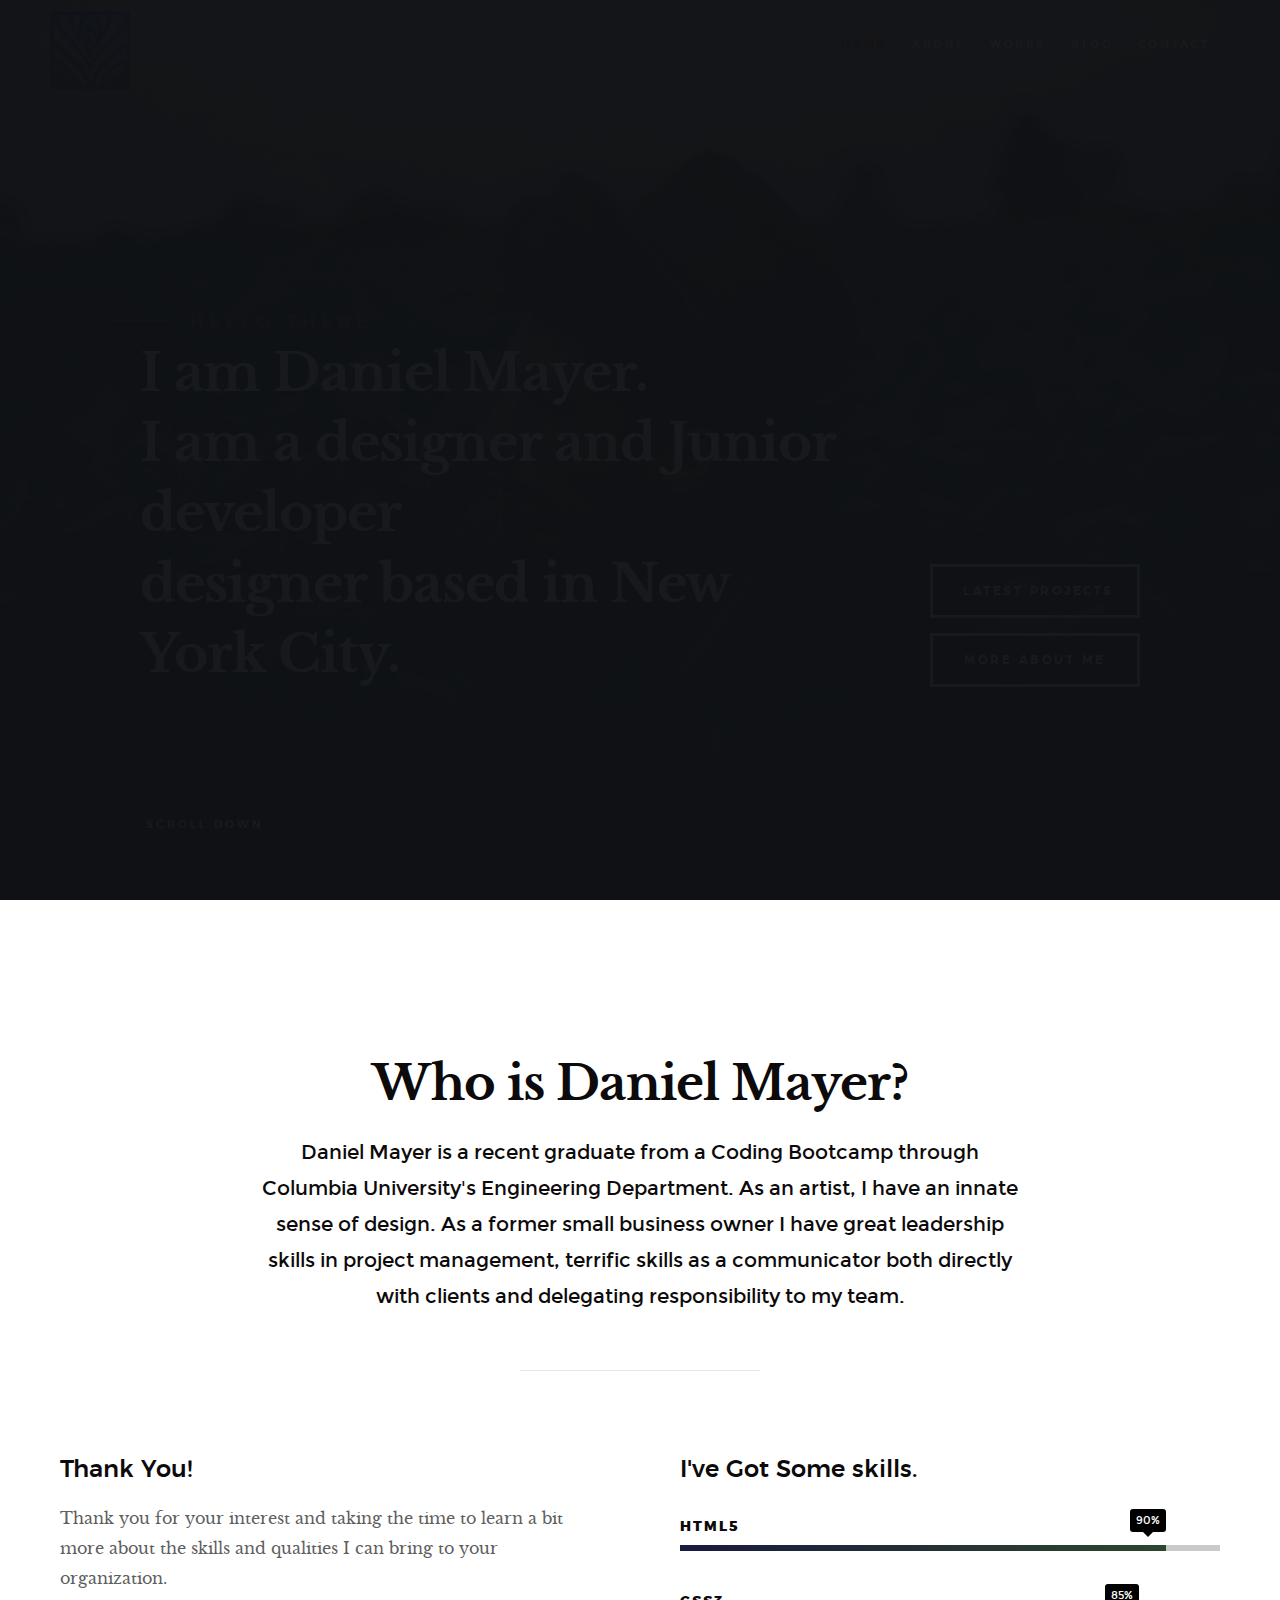
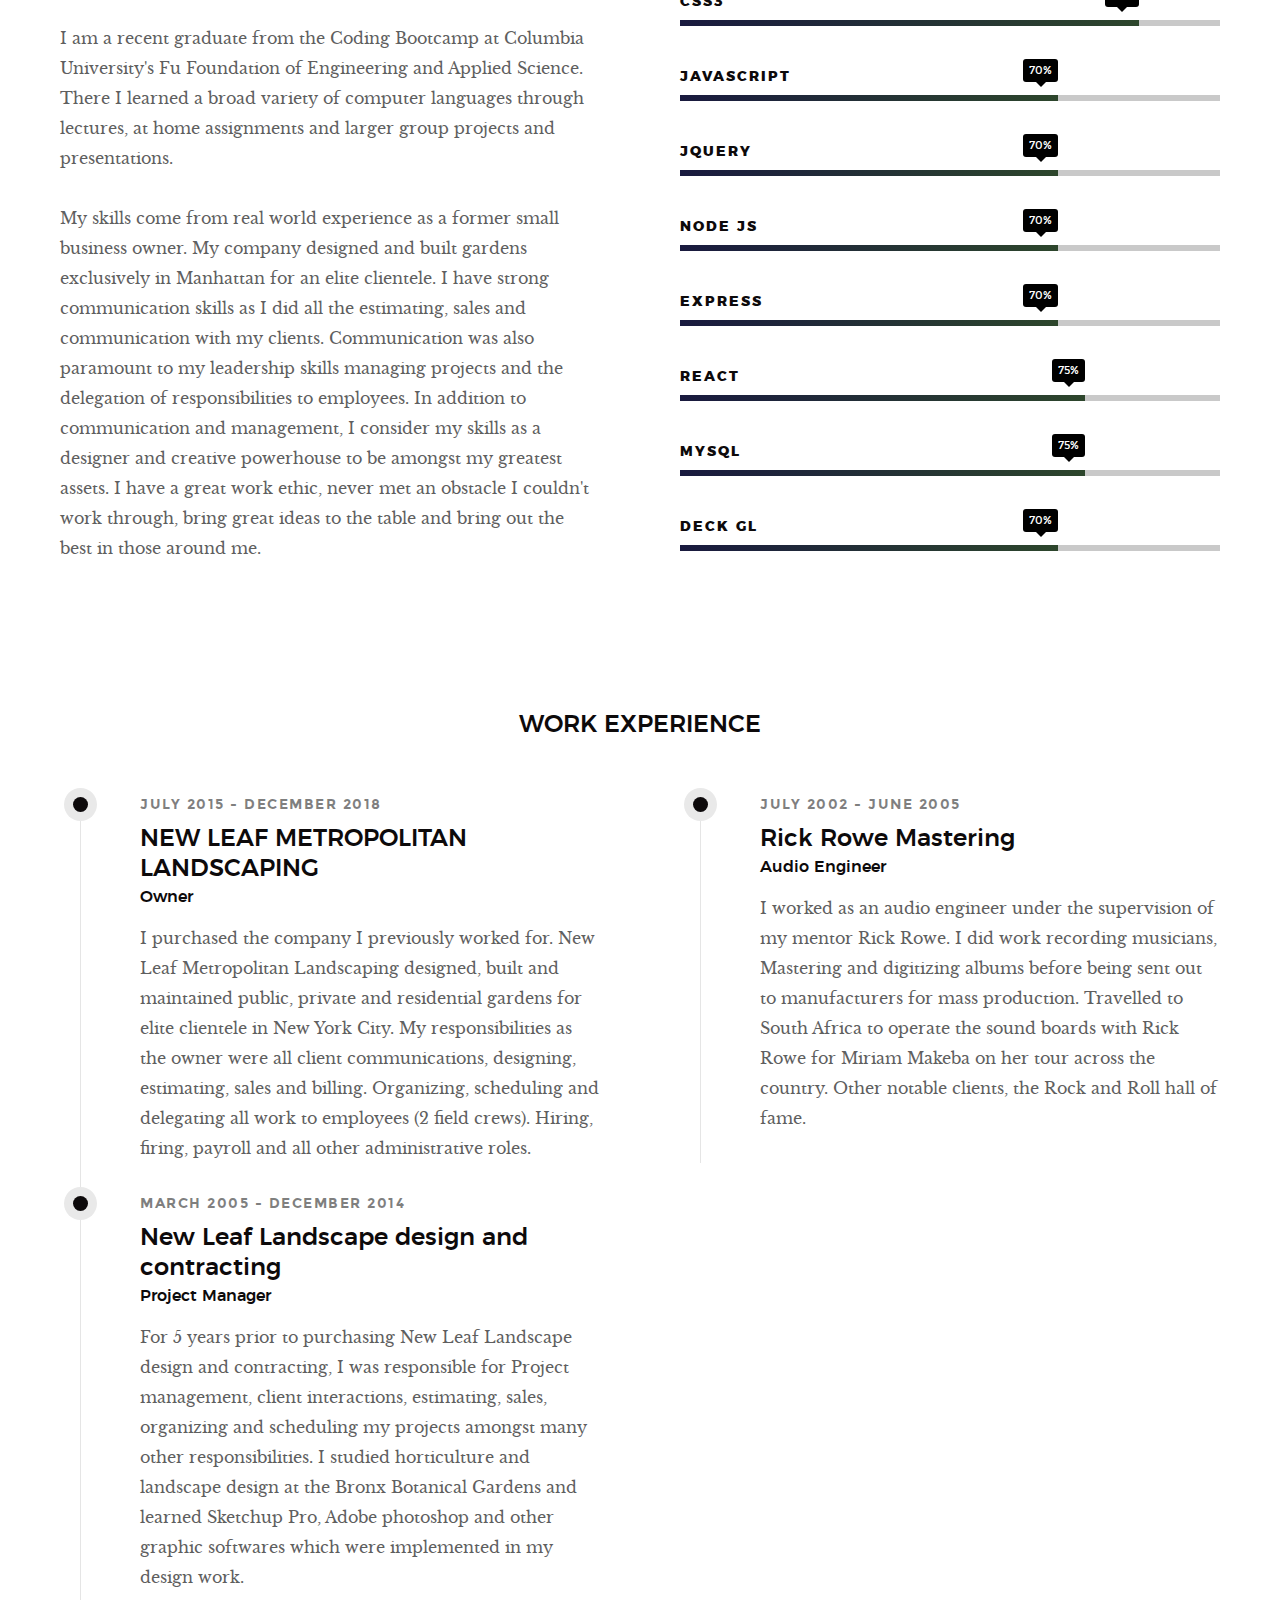
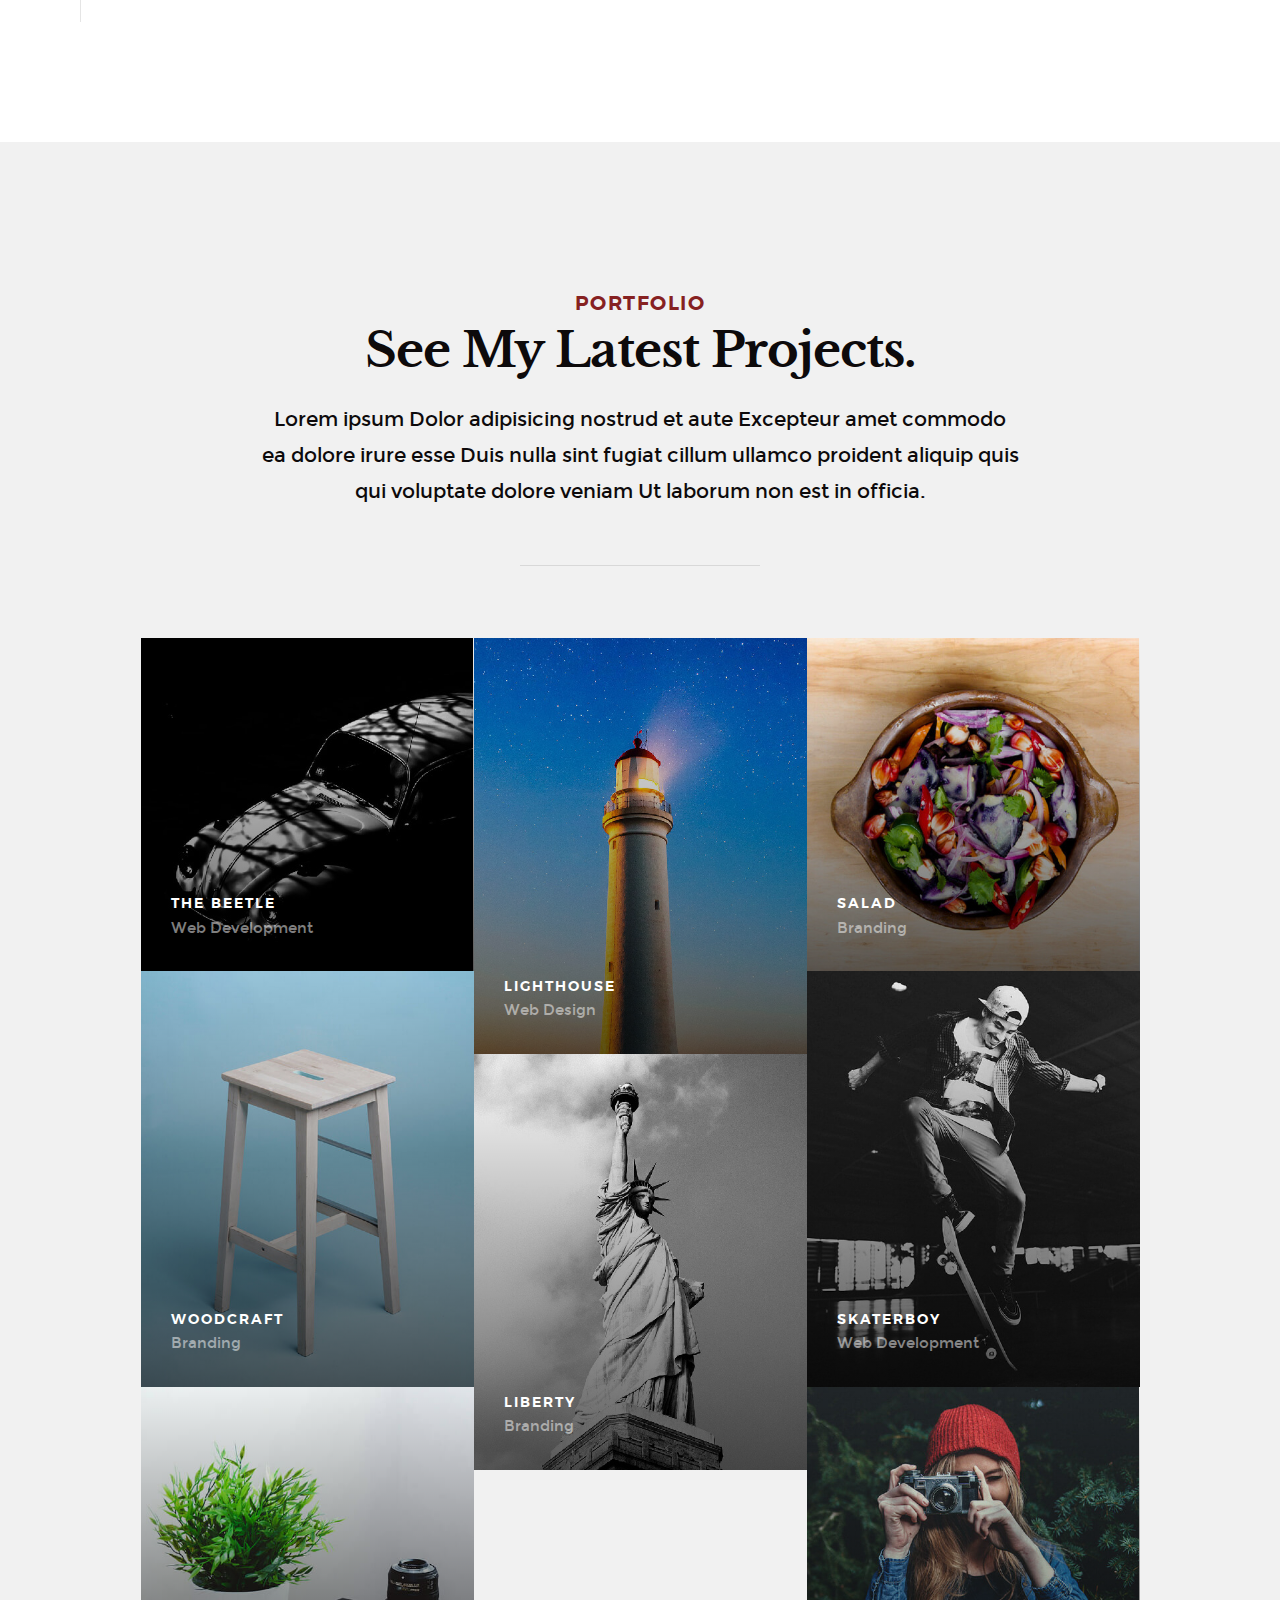
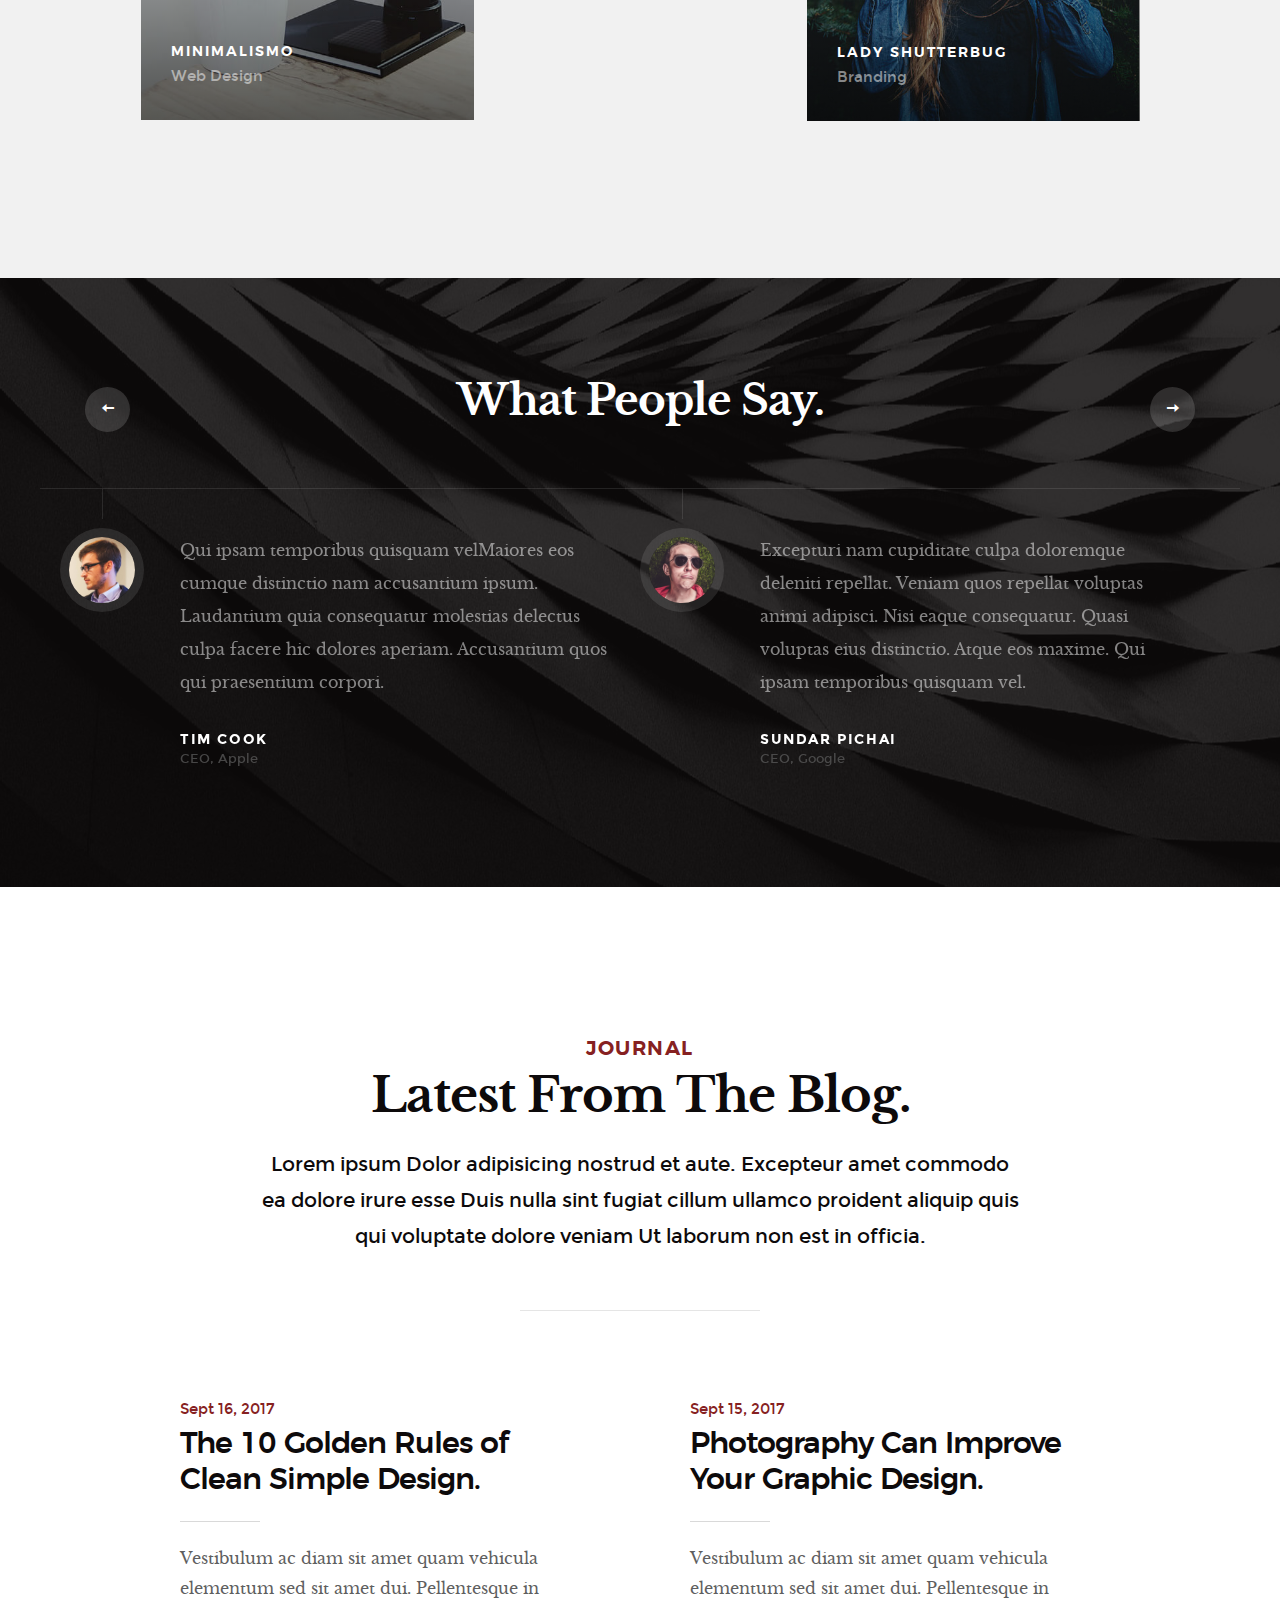
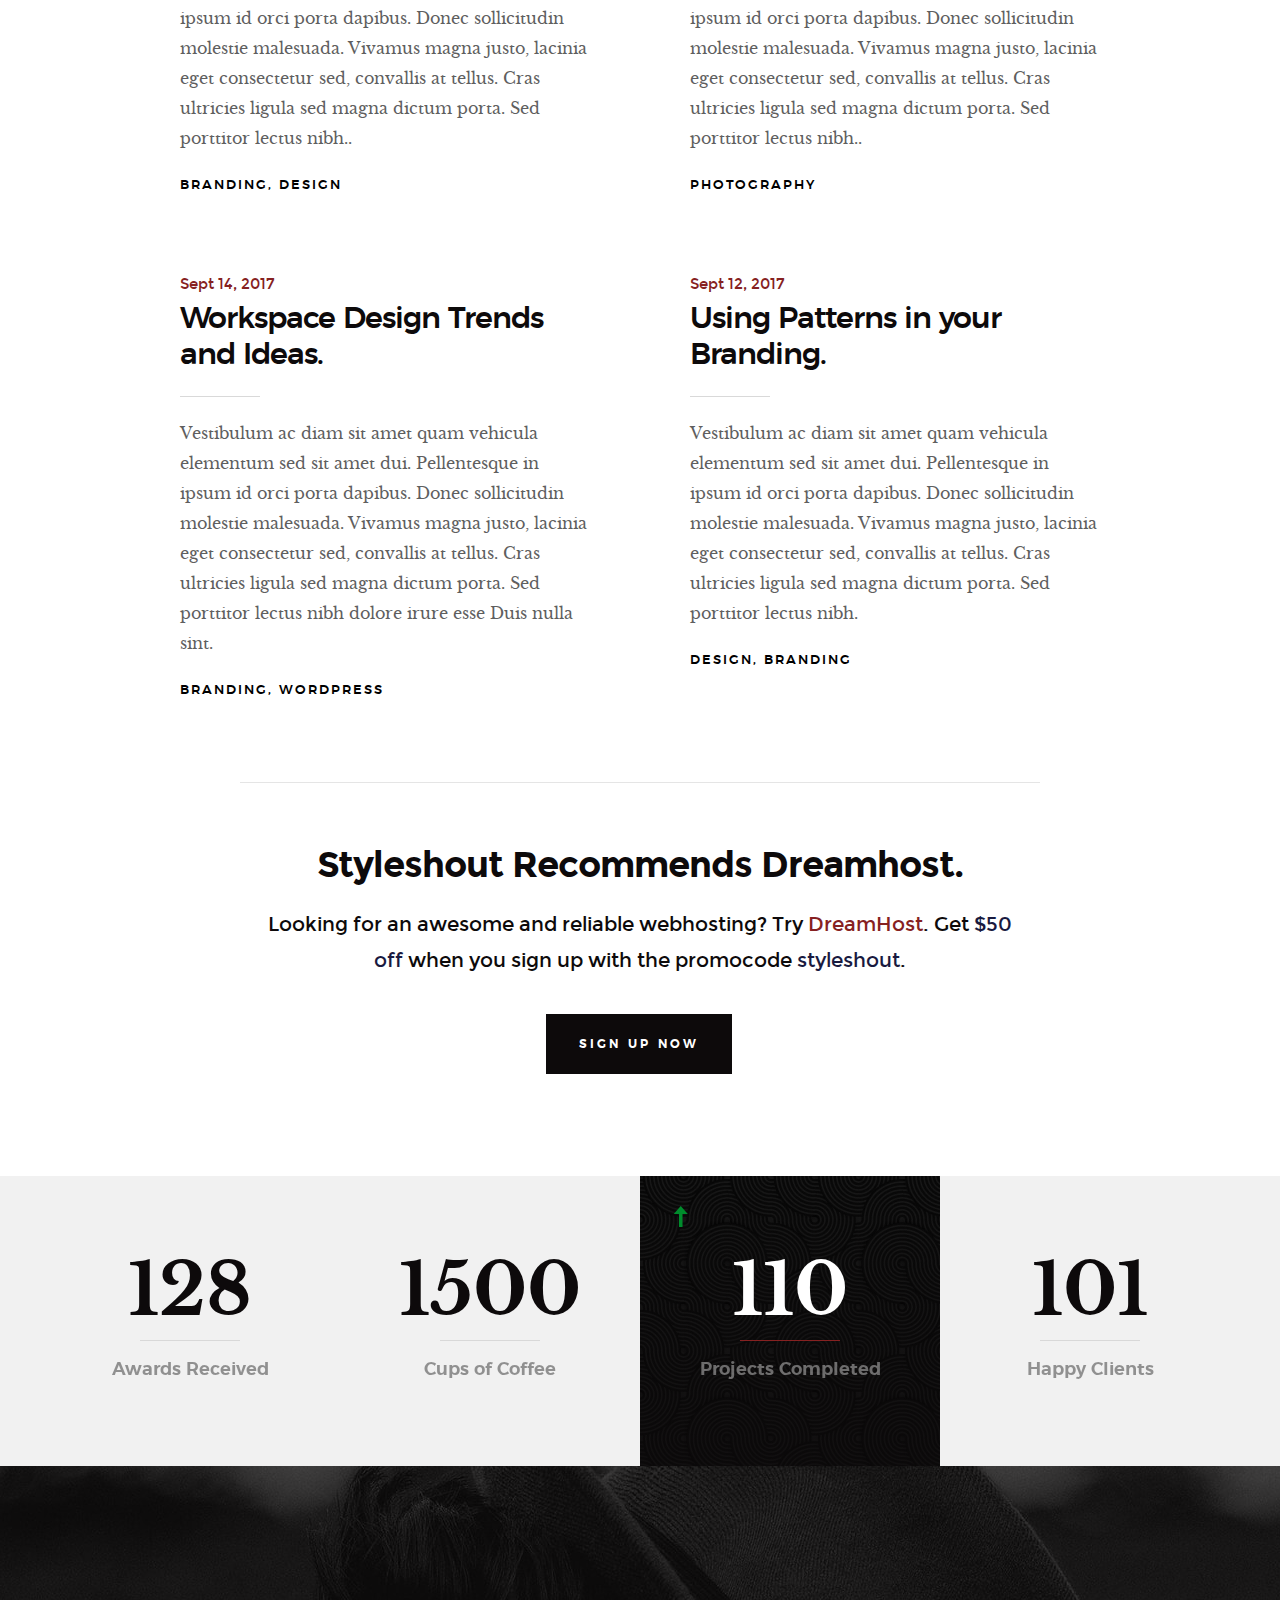
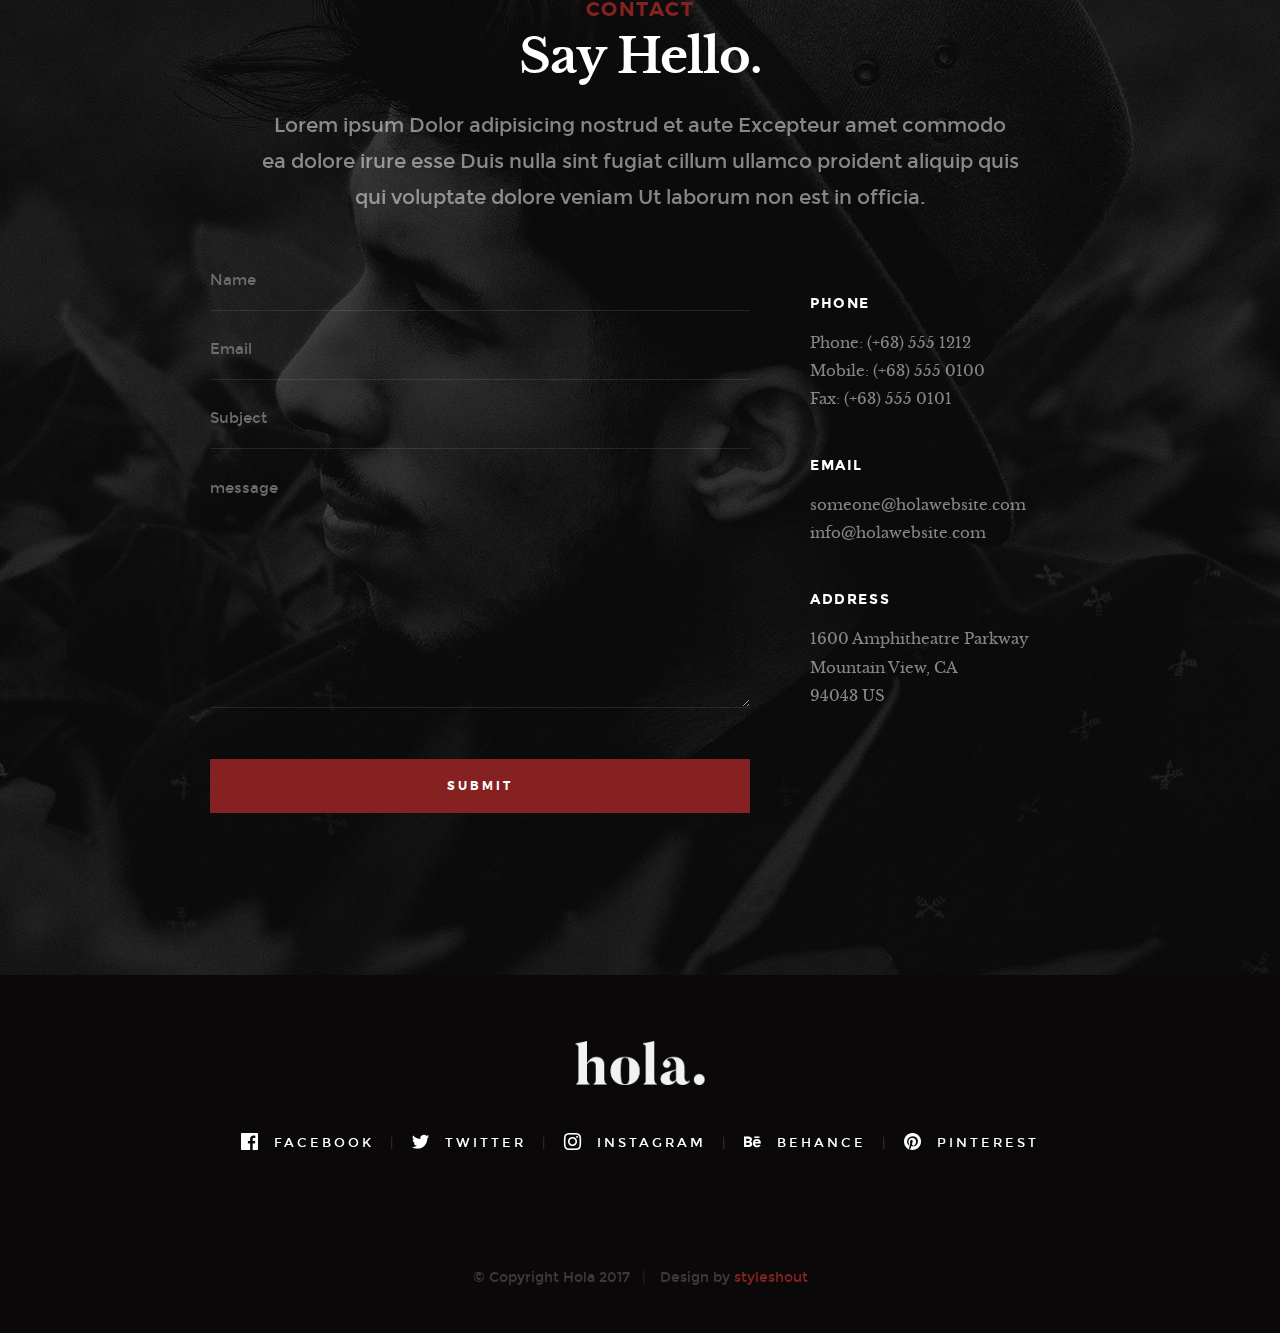
==== commit 71fc510d: "First commit of the new Portfolio template" ====
--- a/Hola10/index.html
+++ b/Hola10/index.html
@@ -23,6 +23,8 @@
     <link rel="stylesheet" href="css/base.css">
     <link rel="stylesheet" href="css/vendor.css">
     <link rel="stylesheet" href="css/main.css">
+    <link rel="stylesheet" href="css/revised.css">
+
 
     <!-- script
     ================================================== -->
@@ -43,7 +45,7 @@
     <header class="s-header">
 
         <div class="header-logo">
-            <a class="site-logo" href="index.html"><img src="images/logo.png" alt="Homepage"></a>
+            <a class="site-logo" id='rev-logo' href="index.html"><img src="images/new logo good 20 copy.png" alt="Homepage"></a>
         </div>
 
         <nav class="header-nav-wrap">
@@ -75,9 +77,9 @@
                 <h3>Hello There</h3>
 
                 <h1>
-                    I am Jonathan Doe. <br>
-                    I am a graphic & UI/UX <br>
-                    designer based in Somewhere.
+                    I am Daniel Mayer. <br>
+                    I am a designer and Junior developer <br>
+                    designer based in New York City.
                 </h1>
 
                 <div class="home-content__buttons">
@@ -99,9 +101,9 @@
 
         </div> <!-- end home-content -->
 
-        <ul class="home-social">
+        <!-- <ul class="home-social">
             <li>
-                <a href="#"><i class="im im-facebook" aria-hidden="true"></i><span>Facebook</span></a>
+                <a href="https://www.facebook.com/dan.mayer.9699/about?lst=1393033378%3A1393033378%3A1579112029"><i class="im im-facebook" aria-hidden="true"></i><span>Facebook</span></a>
             </li>
             <li>
                 <a href="#"><i class="im im-twitter" aria-hidden="true"></i><span>Twiiter</span></a>
@@ -115,7 +117,7 @@
             <li>
                 <a href="#"><i class="im im-pinterest" aria-hidden="true"></i><span>Pinterest</span></a>
             </li>
-        </ul> 
+        </ul>  -->
         <!-- end home-social -->
 
     </section> <!-- end s-home -->
@@ -127,22 +129,26 @@
         
         <div class="row narrow section-intro has-bottom-sep">
             <div class="col-full text-center">
-                <h3>About</h3>
-                <h1>More About Me</h1>
-                <p class="lead">Lorem ipsum Dolor adipisicing nostrud et aute Excepteur amet commodo ea dolore irure esse Duis nulla sint fugiat cillum ullamco proident aliquip quis qui voluptate dolore veniam Ut laborum non est in officia.</p>
+                <!-- <h3>About</h3> -->
+                <h1>Who is Daniel Mayer?</h1>
+                <p class="lead">Daniel Mayer is a recent graduate from a Coding Bootcamp through Columbia University's Engineering Department.  As an artist, I have an innate sense of design.  As a former small business owner I have great leadership skills in project management, terrific skills as a communicator both directly with clients and delegating responsibility to my team.</p>
             </div>
         </div>
 
         <div class="row about-content">
 
             <div class="col-six tab-full left">
-                <h3>Howdy!</h3>
-
-                <p>Lorem ipsum Ut eiusmod ex magna sit dolor esse adipisicing minim ad cupidatat eu veniam nostrud mollit laboris sunt magna velit culpa consectetur nostrud consectetur labore sed do.</p>
+                <h3>Thank You!</h3>
+
+                <p>  Thank you for your interest and taking the time to learn a bit more about the skills and qualities I can bring to your organization.  </p>
 
                 <p>
-                Lorem ipsum Nisi officia Duis irure voluptate dolor commodo pariatur occaecat aliquip adipisicing voluptate Ut in qui ea sint occaecat in commodo in in in incididunt ut sunt in Ut Duis in ut ex qui anim cupidatat cupidatat ex in non dolore labore ea amet cillum ea qui dolor nisi sed velit mollit exercitation ex fugiat labore in deserunt culpa laborum culpa anim dolore laboris amet irure mollit proident velit fugiat aute ea elit magna consequat qui officia quis elit Duis dolor esse cupidatat tempor proident voluptate aliqua ex cupidatat do eiusmod veniam irure laborum ut magna nostrud dolore ullamco commodo elit sit magna aliqua laborum veniam officia dolor.	
+                I am a recent graduate from the Coding Bootcamp at Columbia University's Fu Foundation of Engineering and Applied Science.  There I learned a broad variety of computer languages through lectures, at home assignments and larger group projects and presentations.  
                 </p>
+
+                <p>
+                My skills come from real world experience as a former small business owner.  My company designed and built gardens exclusively in Manhattan for an elite clientele.  I have strong communication skills as I did all the estimating, sales and communication with my clients.  Communication was also paramount to my leadership skills managing projects and the delegation of responsibilities to employees. In addition to communication and management, I consider my skills as a designer and creative powerhouse to be amongst my greatest assets.  I have a great work ethic, never met an obstacle I couldn't work through, bring great ideas to the table and bring out the best in those around me.
+                    </p>
             </div>
 
             <div class="col-six tab-full right">
@@ -158,41 +164,54 @@
                     <strong>CSS3</strong>
                     </li>
                     <li>
+                        <div class="progress percent70"><span>70%</span></div>
+                        <strong>Javascript</strong>
+                        </li>
+                    <li>
                     <div class="progress percent70"><span>70%</span></div>
                     <strong>JQuery</strong>
                     </li>
                     <li>
-                    <div class="progress percent95"><span>95%</span></div>
-                    <strong>PHP</strong>
+                        <div class="progress percent70"><span>70%</span></div>
+                        <strong>Node Js</strong>
+                        </li>
+                        <li>
+                            <div class="progress percent70"><span>70%</span></div>
+                            <strong>Express</strong>
+                            </li>
+                    <li>
+                    <div class="progress percent75"><span>75%</span></div>
+                    <strong>React</strong>
                     </li>
                     <li>
                     <div class="progress percent75"><span>75%</span></div>
-                    <strong>Wordpress</strong>
+                    <strong>Mysql</strong>
                     </li>   
                     <li>
-                    <div class="progress percent90"><span>90%</span></div>
-                    <strong>Angular JS</strong>
+                    <div class="progress percent70"><span>70%</span></div>
+                    <strong>Deck gl</strong>
                     </li>   
                 </ul>
             </div>
 
         </div> <!-- end about-content -->
 
-        <div class="row about-content about-content--buttons">
+        <!-- <div class="row about-content about-content--buttons">
 
             <div class="col-six tab-full left">
                 <a href="#0" class="btn btn--primary full-width">Download My CV</a>
             </div>
             <div class="col-six tab-full right">
                 <a href="#0" class="btn full-width">Hire Me Now</a>
-            </div>
-
-        </div> <!-- end about-content buttons -->
+            </div> -->
+
+        <!-- </div> -->
+         <!-- end about-content buttons -->
 
         <div class="row about-content about-content--timeline">
 
             <div class="col-full text-center">
-                <h3>My Work Experience.</h3>
+                <h3>WORK EXPERIENCE</h3>
             </div>
 
             <div class="col-six tab-full left">
@@ -201,24 +220,24 @@
                     <div class="timeline__block">
                         <div class="timeline__bullet"></div>
                         <div class="timeline__header">
-                            <p class="timeline__timeframe">July 2015 - Present</p>
-                            <h3>Awesome Studio</h3>
-                            <h5>Lead Designer</h5>
+                            <p class="timeline__timeframe">July 2015 - December 2018</p>
+                            <h3>NEW LEAF METROPOLITAN LANDSCAPING</h3>
+                            <h5>Owner</h5>
                         </div>
                         <div class="timeline__desc">
-                            <p>Lorem ipsum Occaecat do esse ex et dolor culpa nisi ex in magna consectetur nisi cupidatat laboris esse eiusmod deserunt aute do quis velit esse sed Ut proident cupidatat nulla esse cillum laborum occaecat nostrud sit dolor incididunt amet est occaecat nisi.</p>
+                            <p>I purchased the company I previously worked for.  New Leaf Metropolitan Landscaping designed, built and maintained public, private and residential gardens for elite clientele in New York City.  My responsibilities as the owner were all client communications, designing, estimating, sales and billing.  Organizing, scheduling and delegating all work to employees (2 field crews).  Hiring, firing, payroll and all other administrative roles.</p>
                         </div>
                     </div> <!-- end timeline__block -->
 
                     <div class="timeline__block">
                         <div class="timeline__bullet"></div>
                         <div class="timeline__header">
-                            <p class="timeline__timeframe">July 2014 - June 2015</p>
-                            <h3>Super Cool Agency</h3>
-                            <h5>Front-end Developer</h5>
+                            <p class="timeline__timeframe">March 2005 - December 2014</p>
+                            <h3>New Leaf Landscape design and contracting</h3>
+                            <h5>Project Manager</h5>
                         </div>
                         <div class="timeline__desc">	
-                            <p>Lorem ipsum Occaecat do esse ex et dolor culpa nisi ex in magna consectetur nisi cupidatat laboris esse eiusmod deserunt aute do quis velit esse sed Ut proident cupidatat nulla esse cillum laborum occaecat nostrud sit dolor incididunt amet est occaecat nisi incididunt.</p>
+                            <p>  For 5 years prior to purchasing New Leaf Landscape design and contracting, I was responsible for Project management, client interactions, estimating, sales, organizing and scheduling my projects amongst many other responsibilities.  I studied horticulture and landscape design at the Bronx Botanical Gardens and learned Sketchup Pro, Adobe photoshop and other graphic softwares which were implemented in my design work.</p>
                         </div>
                     </div> <!-- end timeline__block -->
 
@@ -231,15 +250,15 @@
                     <div class="timeline__block">
                         <div class="timeline__bullet"></div>
                         <div class="timeline__header">
-                            <p class="timeline__timeframe">July 2012 - June 2014</p>
-                            <h3>Great Design Studio</h3>
-                            <h5>Web Designer</h5>
+                            <p class="timeline__timeframe">July 2002 - June 2005</p>
+                            <h3>Rick Rowe Mastering</h3>
+                            <h5>Audio Engineer</h5>
                         </div>
                         <div class="timeline__desc">
-                            <p>Lorem ipsum Occaecat do esse ex et dolor culpa nisi ex in magna consectetur nisi cupidatat laboris esse eiusmod deserunt aute do quis velit esse sed Ut proident cupidatat nulla esse cillum laborum occaecat nostrud sit dolor incididunt amet est occaecat nisi.</p>
+                            <p>I worked as an audio engineer under the supervision of my mentor Rick Rowe.  I did work recording musicians, Mastering and digitizing albums before being sent out to manufacturers for mass production.  Travelled to South Africa to operate the sound boards with Rick Rowe for Miriam Makeba on her tour across the country.  Other notable clients, the Rock and Roll hall of fame.</p>
                         </div>
                     </div> <!-- end timeline__block -->
-
+<!-- 
                     <div class="timeline__block">
                         <div class="timeline__bullet"></div>
                         <div class="timeline__header">
@@ -249,7 +268,7 @@
                         </div>
                         <div class="timeline__desc">
                             <p>Lorem ipsum Occaecat do esse ex et dolor culpa nisi ex in magna consectetur nisi cupidatat laboris esse eiusmod deserunt aute do quis velit esse sed Ut proident cupidatat nulla esse cillum laborum occaecat nostrud sit dolor incididunt amet est occaecat nisi incididunt.</p>
-                        </div>
+                        </div> -->
                     </div> <!-- end timeline__block -->
 
                 </div> <!-- end timeline -->
@@ -266,7 +285,7 @@
 
         <div class="row narrow section-intro has-bottom-sep">
             <div class="col-full">
-                <h3>Portfolio</h3>
+                <h3>PORTFOLIO</h3>
                 <h1>See My Latest Projects.</h1>
                 
                 <p class="lead">Lorem ipsum Dolor adipisicing nostrud et aute Excepteur amet commodo ea dolore irure esse Duis nulla sint fugiat cillum ullamco proident aliquip quis qui voluptate dolore veniam Ut laborum non est in officia.</p>
--- a/Hola10/css/main.css
+++ b/Hola10/css/main.css
@@ -1459,7 +1459,7 @@
 
 .s-header {
     width: 100%;
-    height: 72px;
+    height: 100px;
     background-color: transparent;
     position: absolute;
     top: 0;
@@ -1510,7 +1510,7 @@
 .header-logo {
     display: inline-block;
     position: absolute;
-    margin: 0;
+    margin-top: px;
     padding: 0;
     left: 50px;
     top: 50%;
--- a/Hola10/css/revised.css
+++ b/Hola10/css/revised.css
@@ -0,0 +1,4 @@
+#rev-logo {
+  margin-top: 10px;
+  opacity: 0.8;
+}
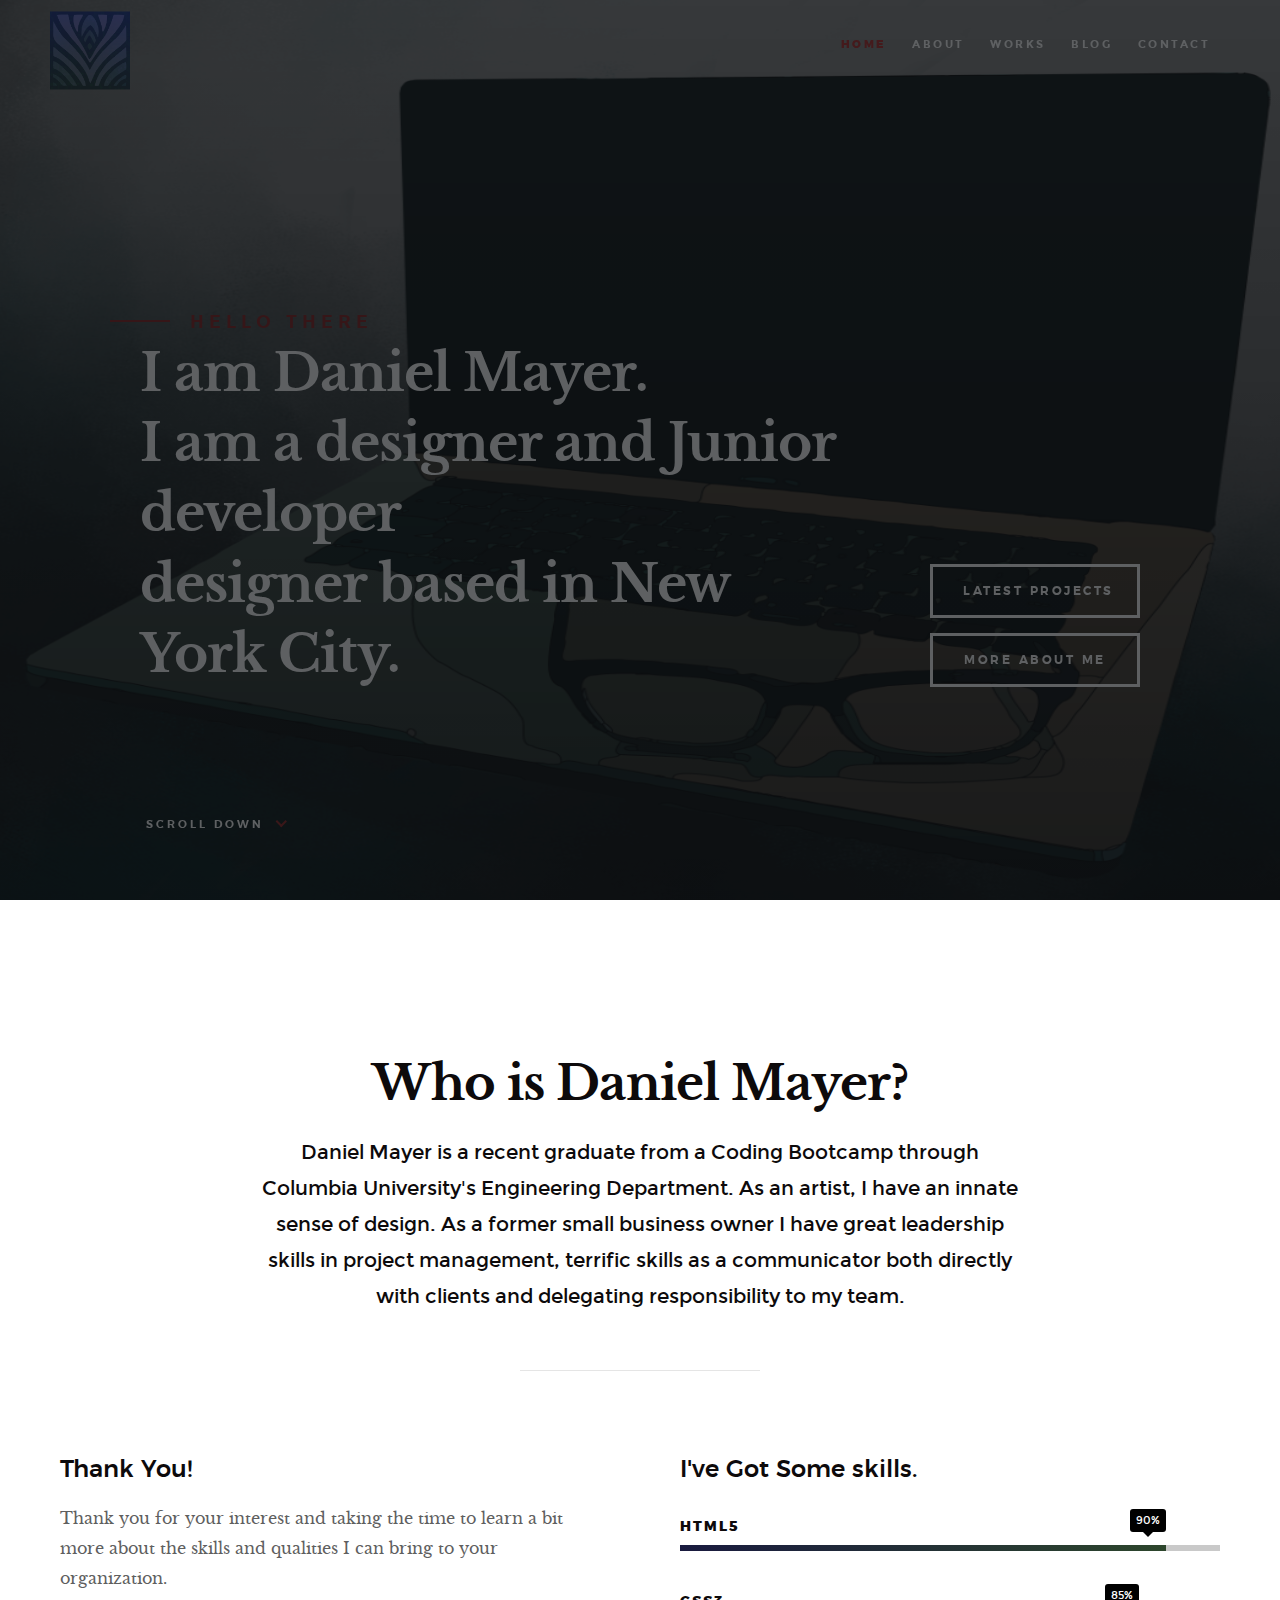
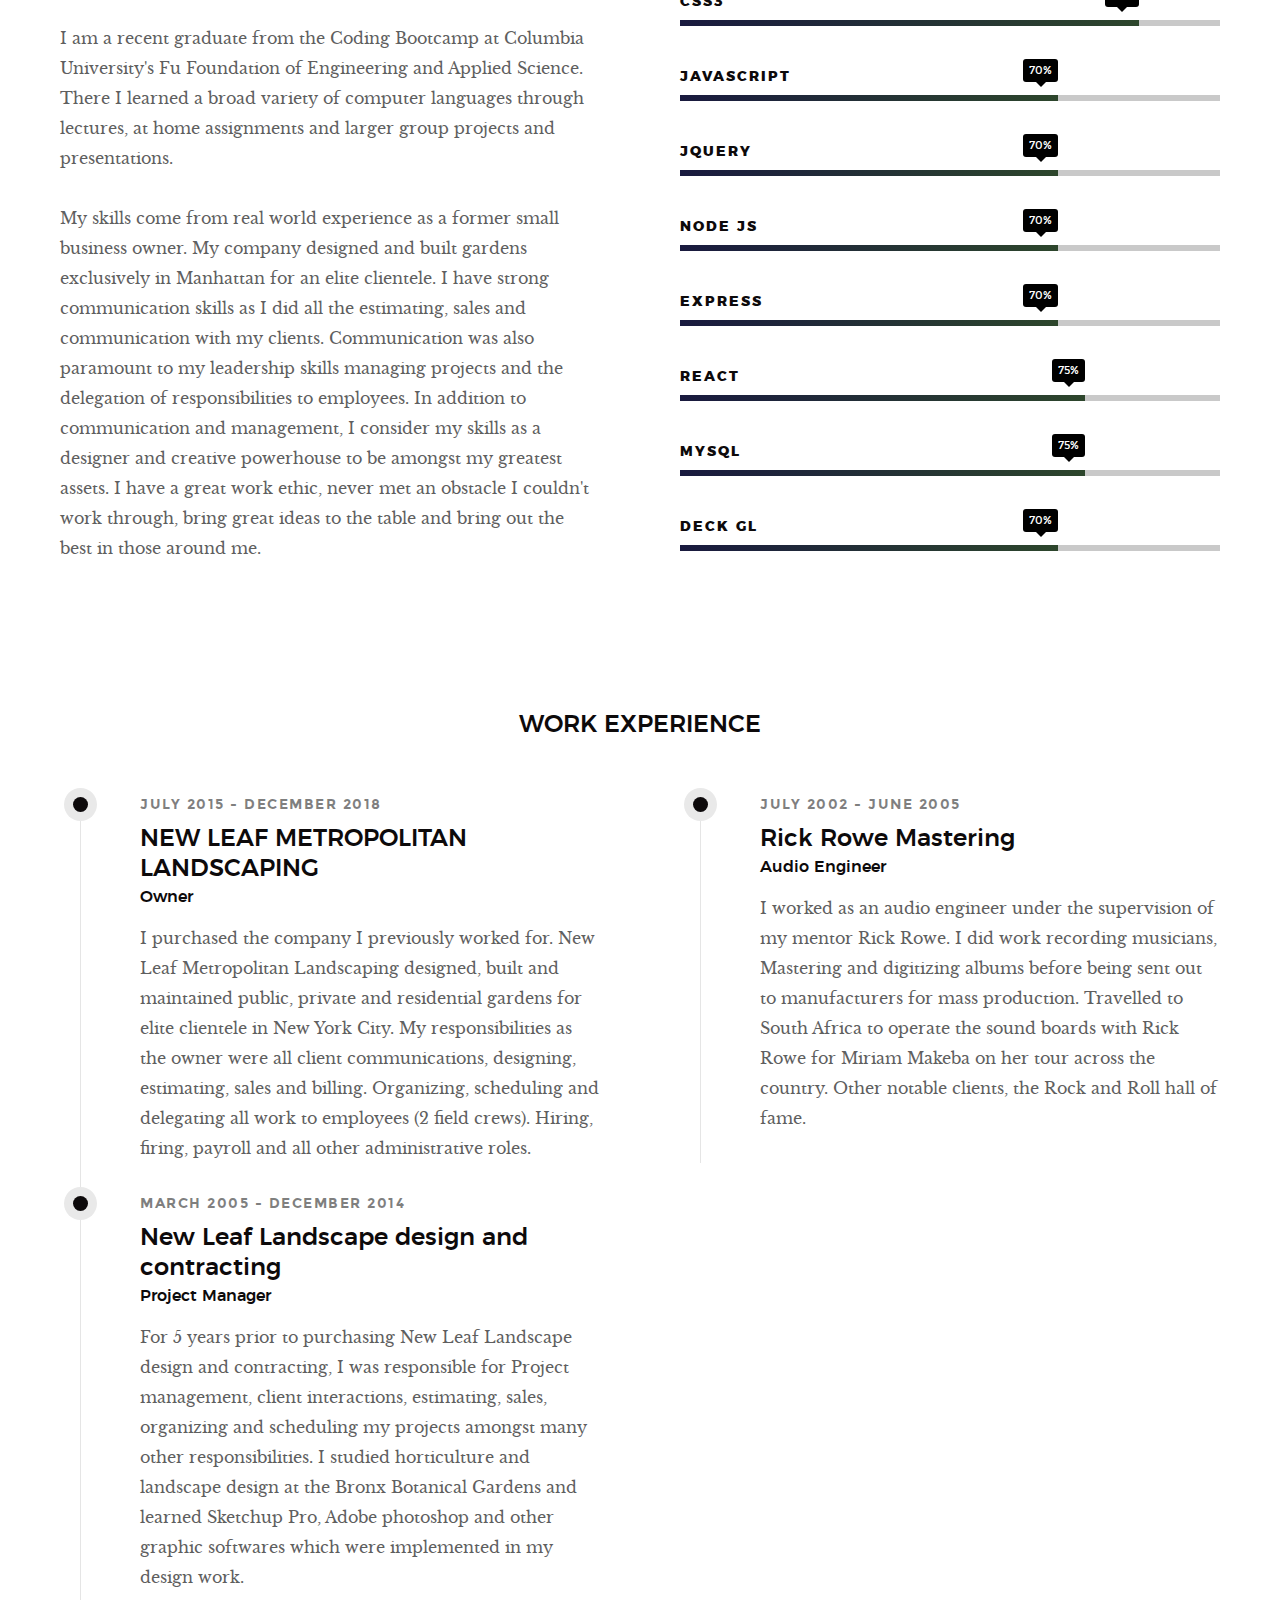
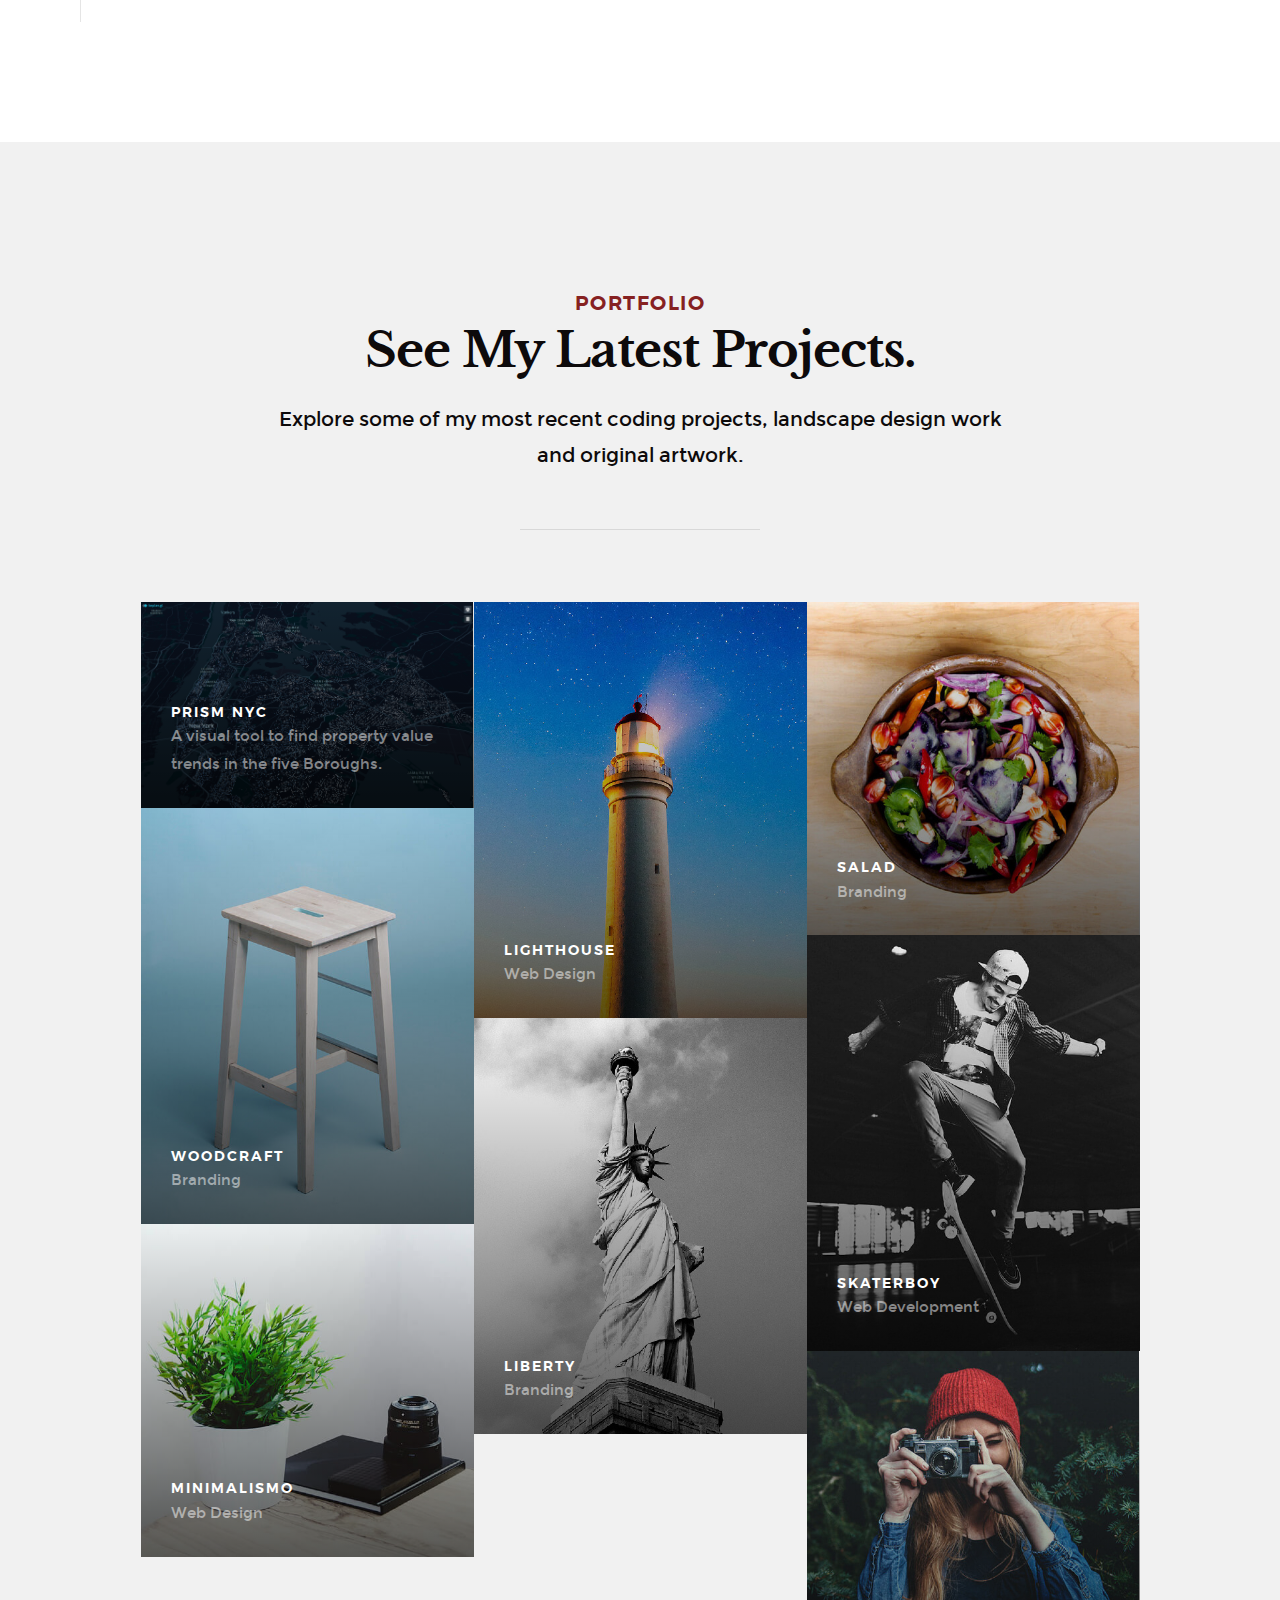
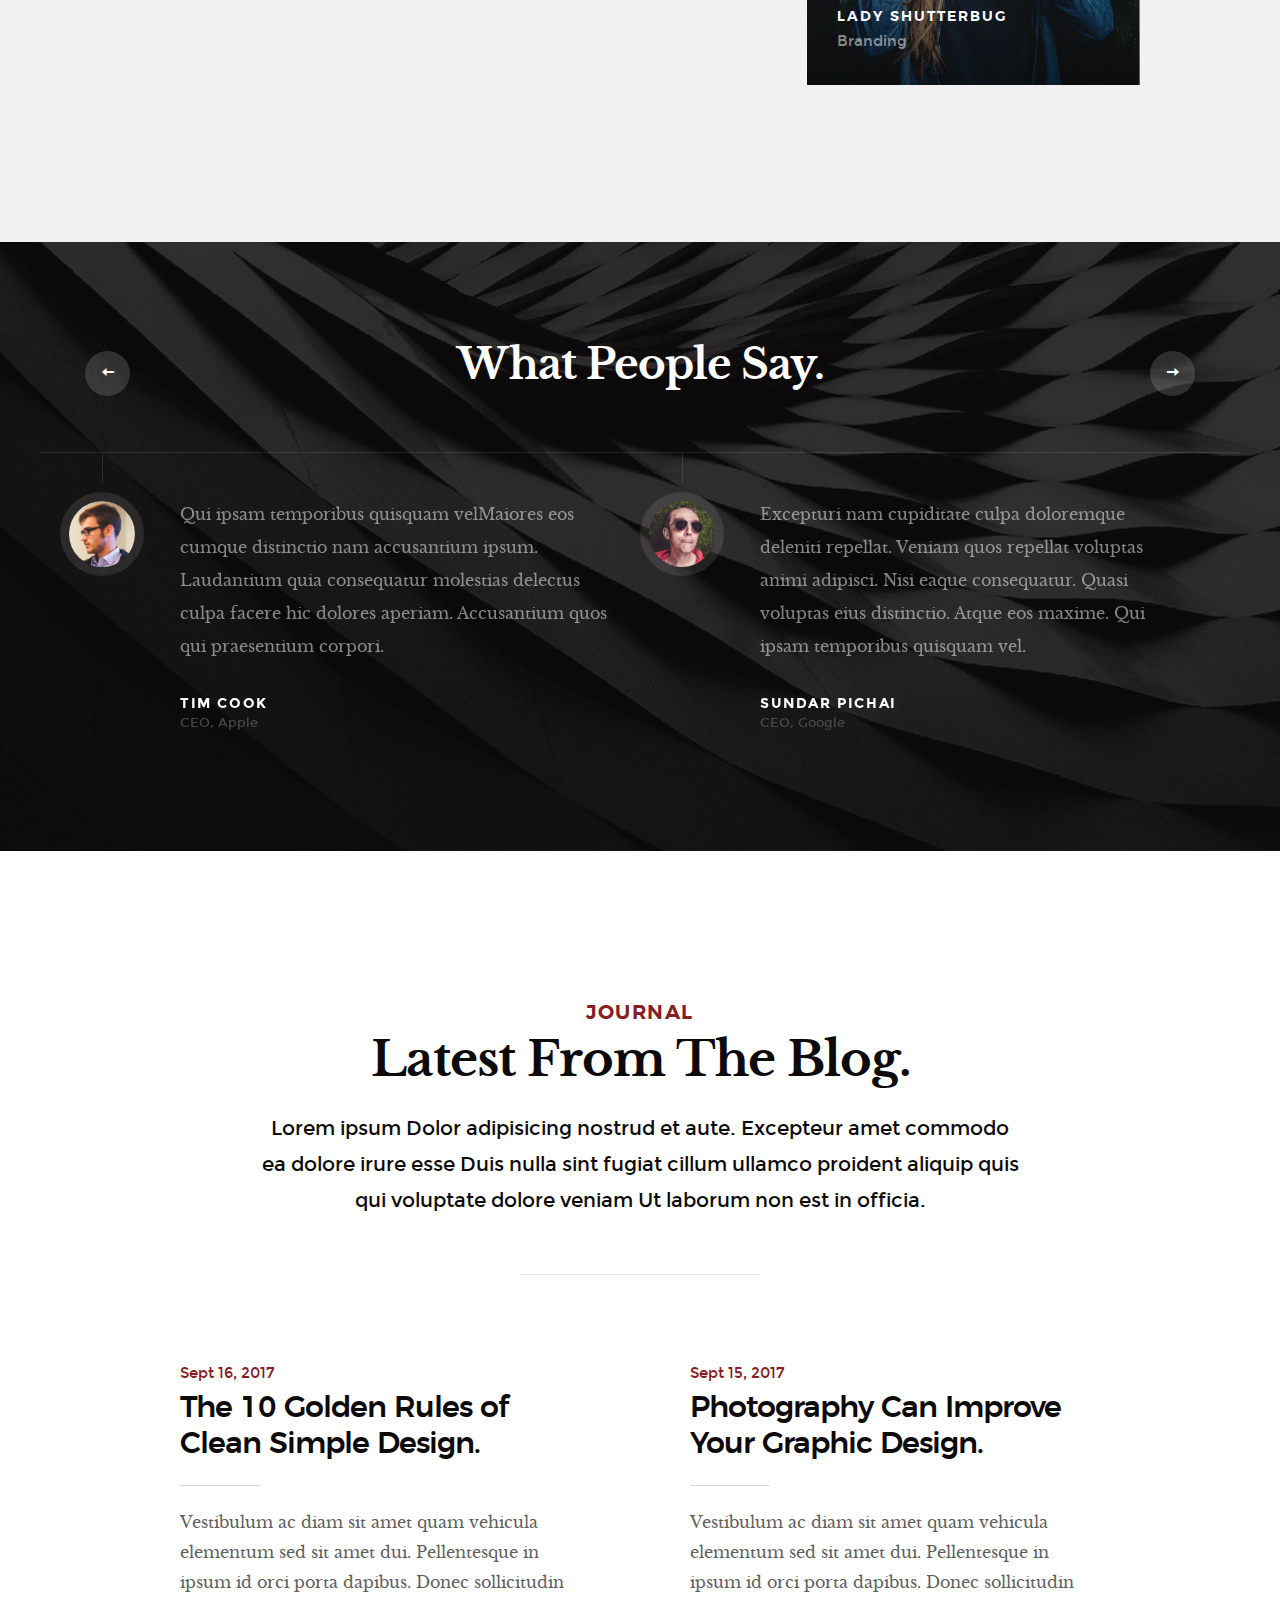
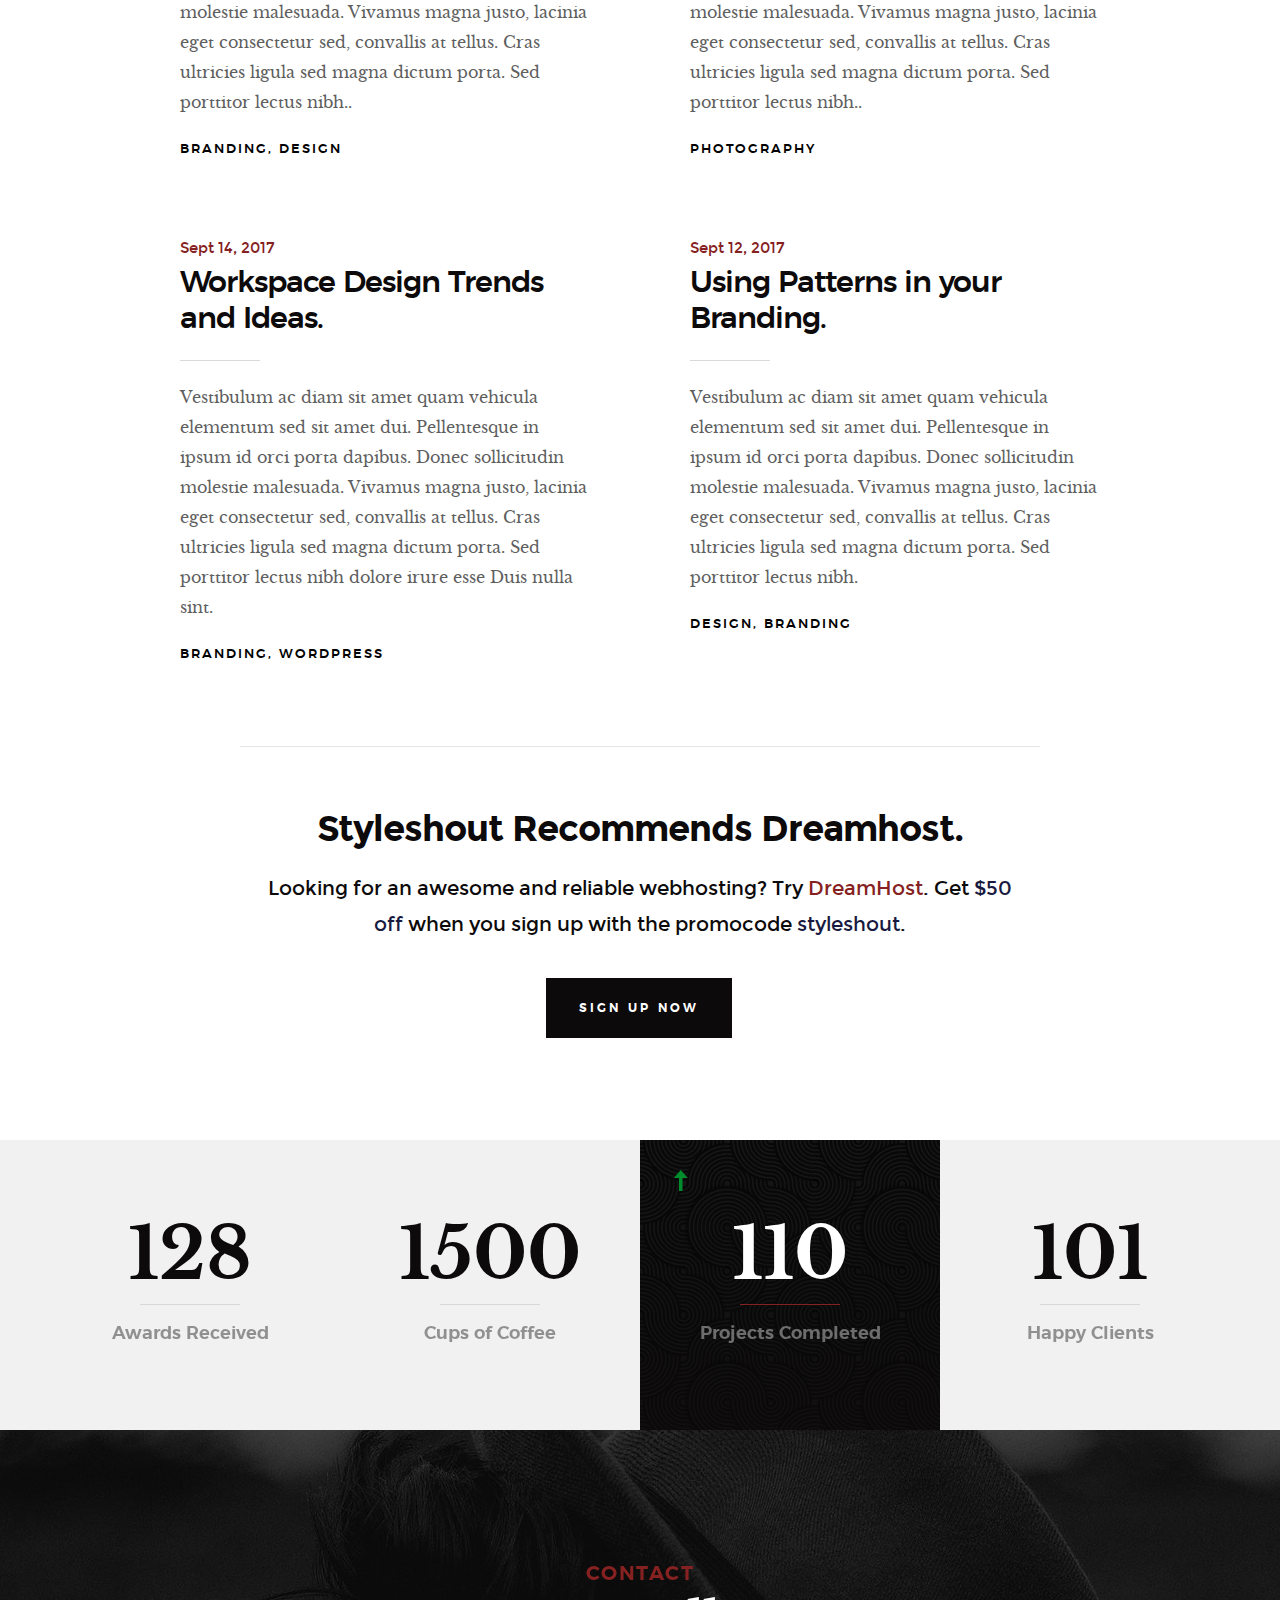
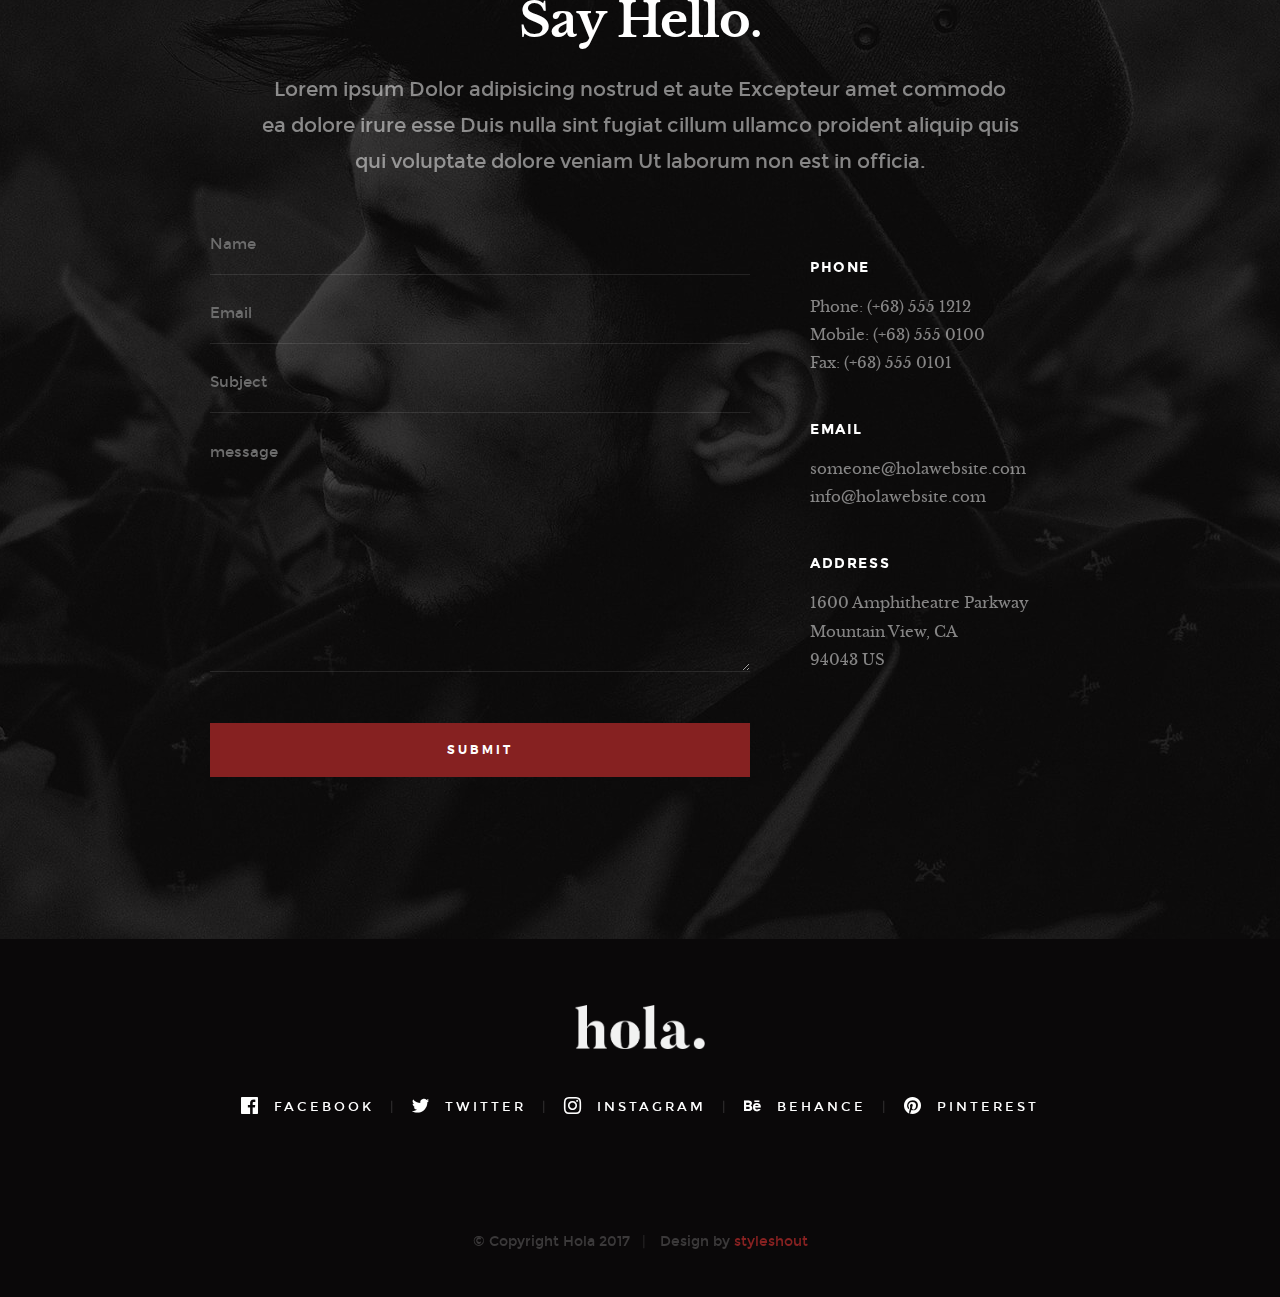
==== commit 2c72e577: "commit to switch to laptop" ====
--- a/Hola10/index.html
+++ b/Hola10/index.html
@@ -65,7 +65,8 @@
 
    <!-- home
    ================================================== -->
-   <section id="home" class="s-home page-hero target-section" data-parallax="scroll" data-image-src="images/hero-bg.jpg" data-natural-width=3000 data-natural-height=2000 data-position-y=center>
+   <section id="home" class="s-home page-hero target-section" data-parallax="scroll" data-image-src="images/Laptopglasses.png" data-natural-width=3000 data-natural-height=2000 data-position-y=center>
+   
 
         <div class="overlay"></div>
         <div class="shadow-overlay"></div>
@@ -120,7 +121,7 @@
         </ul>  -->
         <!-- end home-social -->
 
-    </section> <!-- end s-home -->
+    </section> 
 
 
     <!-- about
@@ -288,7 +289,7 @@
                 <h3>PORTFOLIO</h3>
                 <h1>See My Latest Projects.</h1>
                 
-                <p class="lead">Lorem ipsum Dolor adipisicing nostrud et aute Excepteur amet commodo ea dolore irure esse Duis nulla sint fugiat cillum ullamco proident aliquip quis qui voluptate dolore veniam Ut laborum non est in officia.</p>
+                <p class="lead">Explore some of my most recent coding projects, landscape design work and original artwork.</p>
             </div>
         </div>
 
@@ -299,19 +300,19 @@
                     <div class="item-folio">
 
                         <div class="item-folio__thumb">
-                            <a href="images/portfolio/gallery/g-beetle.jpg" class="thumb-link" title="The Beetle Car" data-size="1050x700">
-                                <img src="images/portfolio/beetle.jpg" 
-                                     srcset="images/portfolio/beetle.jpg 1x, images/portfolio/beetle@2x.jpg 2x" alt="">
+                            <a href="images/Prism.png" class="thumb-link" title="Prism NYC" data-size="1050x700">
+                                <img src="images/Prism.png" 
+                                     srcset="images/Prism.png 1x, images/Prism.png 2x" alt="Prism">
                                 <span class="shadow-overlay"></span>
                             </a>
                         </div>
 
                         <div class="item-folio__text">
                             <h3 class="item-folio__title">
-                                The Beetle
+                                Prism NYC
                             </h3>
                             <p class="item-folio__cat">
-                                Web Development
+                                A visual tool to find property value trends in the five Boroughs.
                             </p>
                         </div>
 
@@ -320,7 +321,7 @@
                         </a>
 
                         <div class="item-folio__caption">
-                            <p>Vero molestiae sed aut natus excepturi. Et tempora numquam. Temporibus iusto quo.Unde dolorem corrupti neque nisi.</p>
+                            <p>A MERN stack compiled from geospatial and annual sales data from NYC open data.  Data visualization was done with React-map-gl, Deck gl and Keplar gl.</p>
                         </div>
 
                     </div> <!-- end item-folio -->
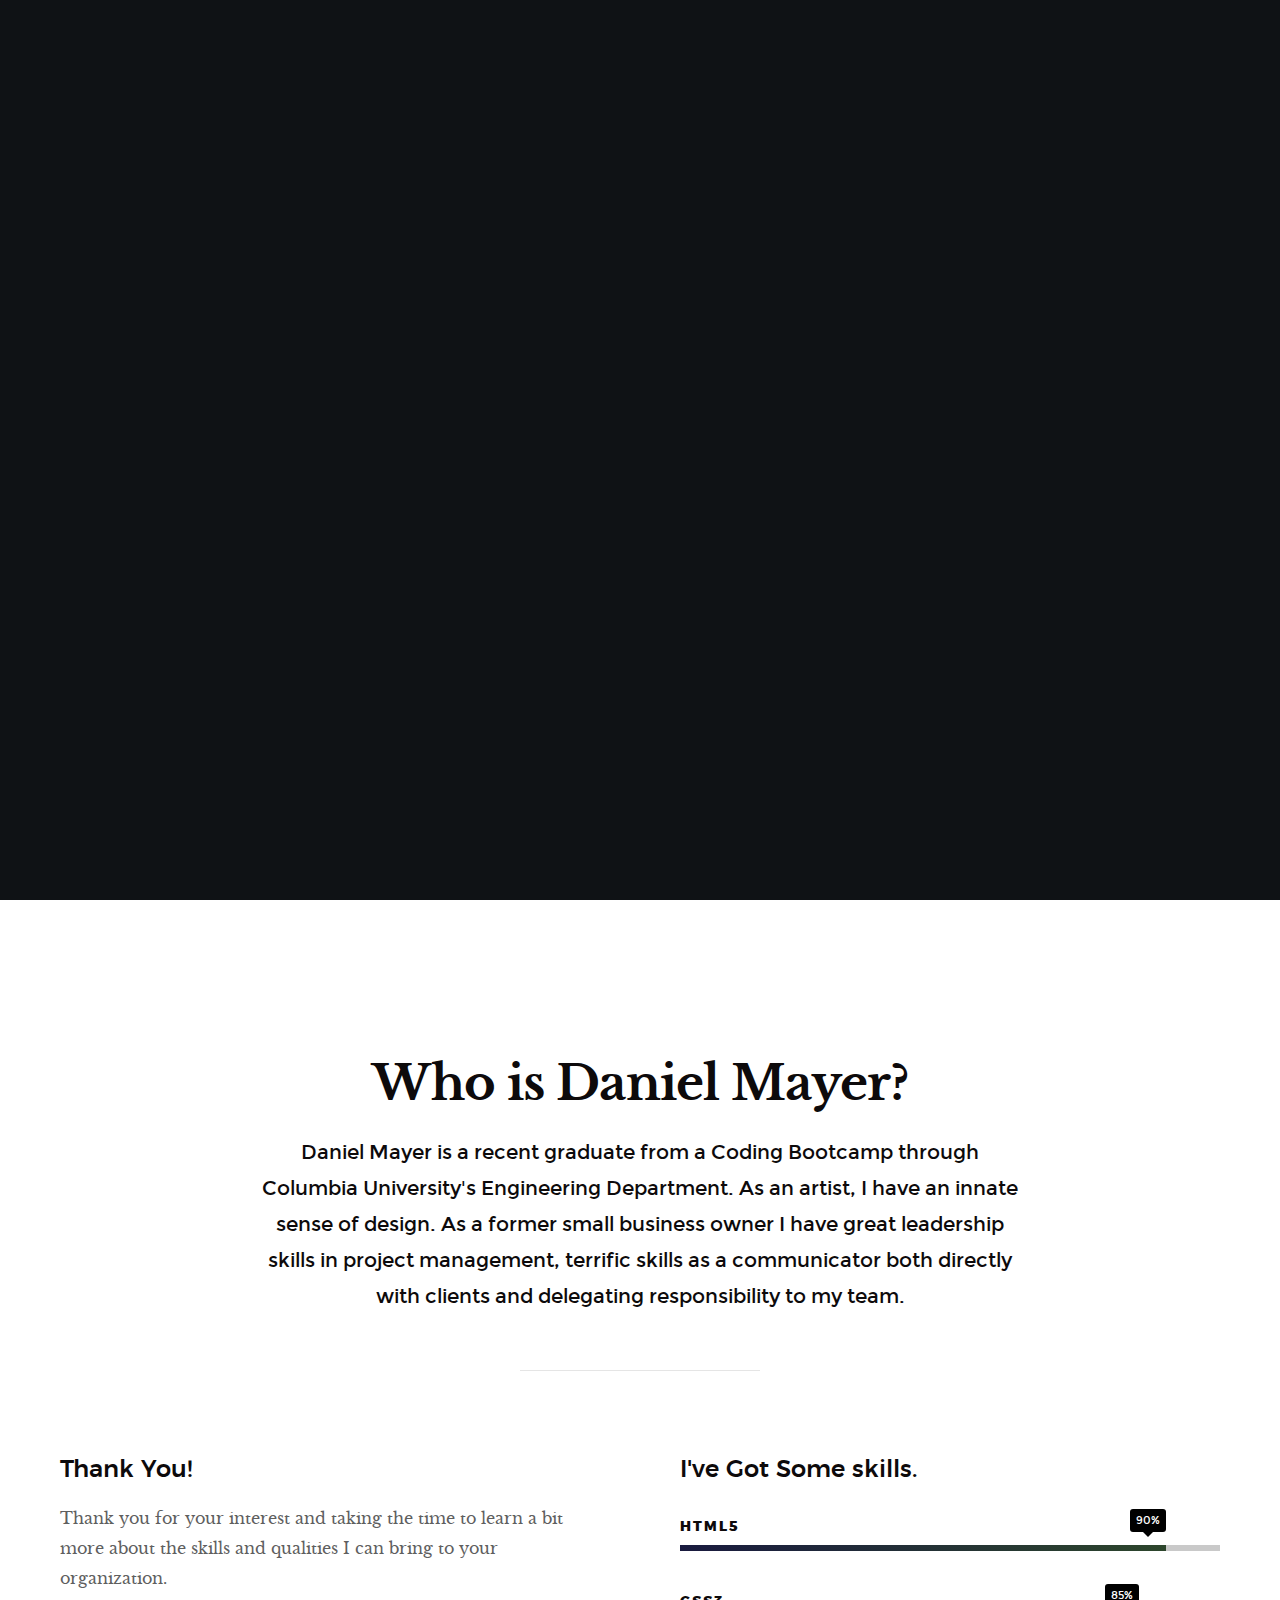
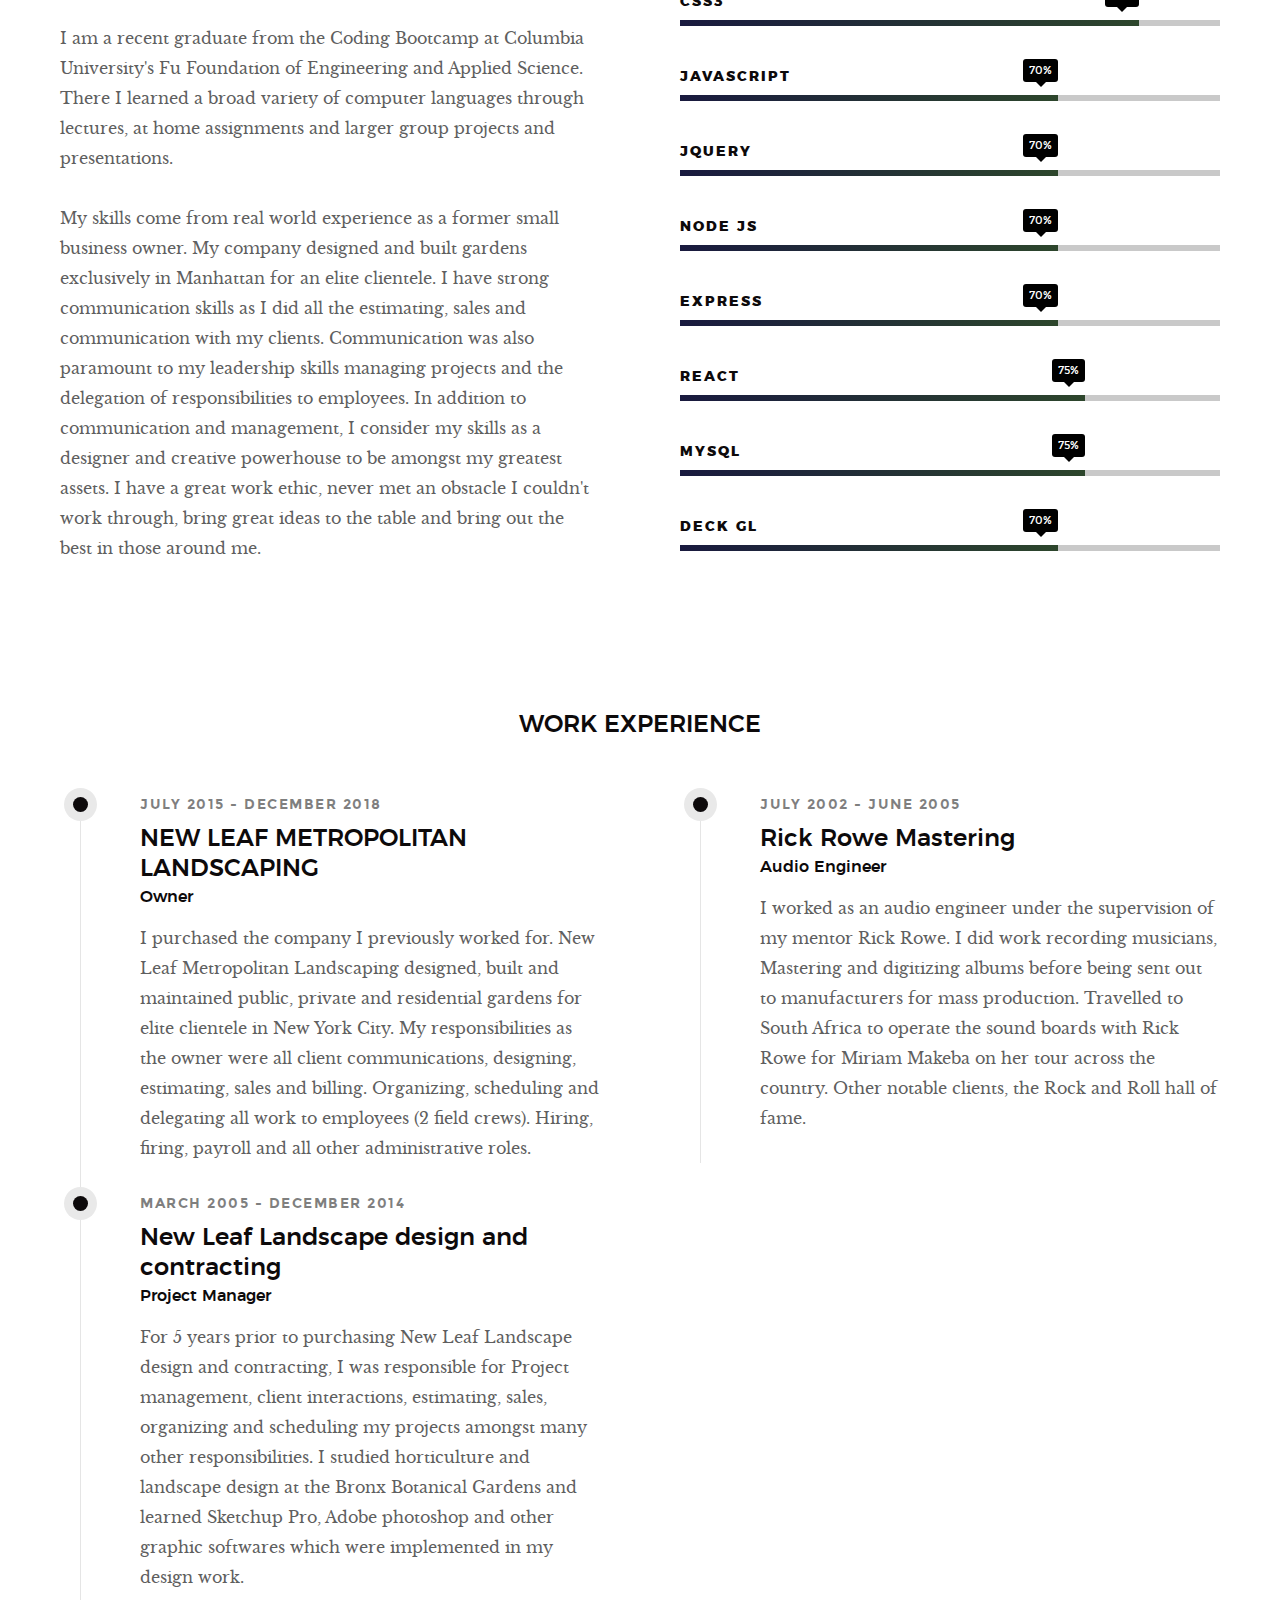
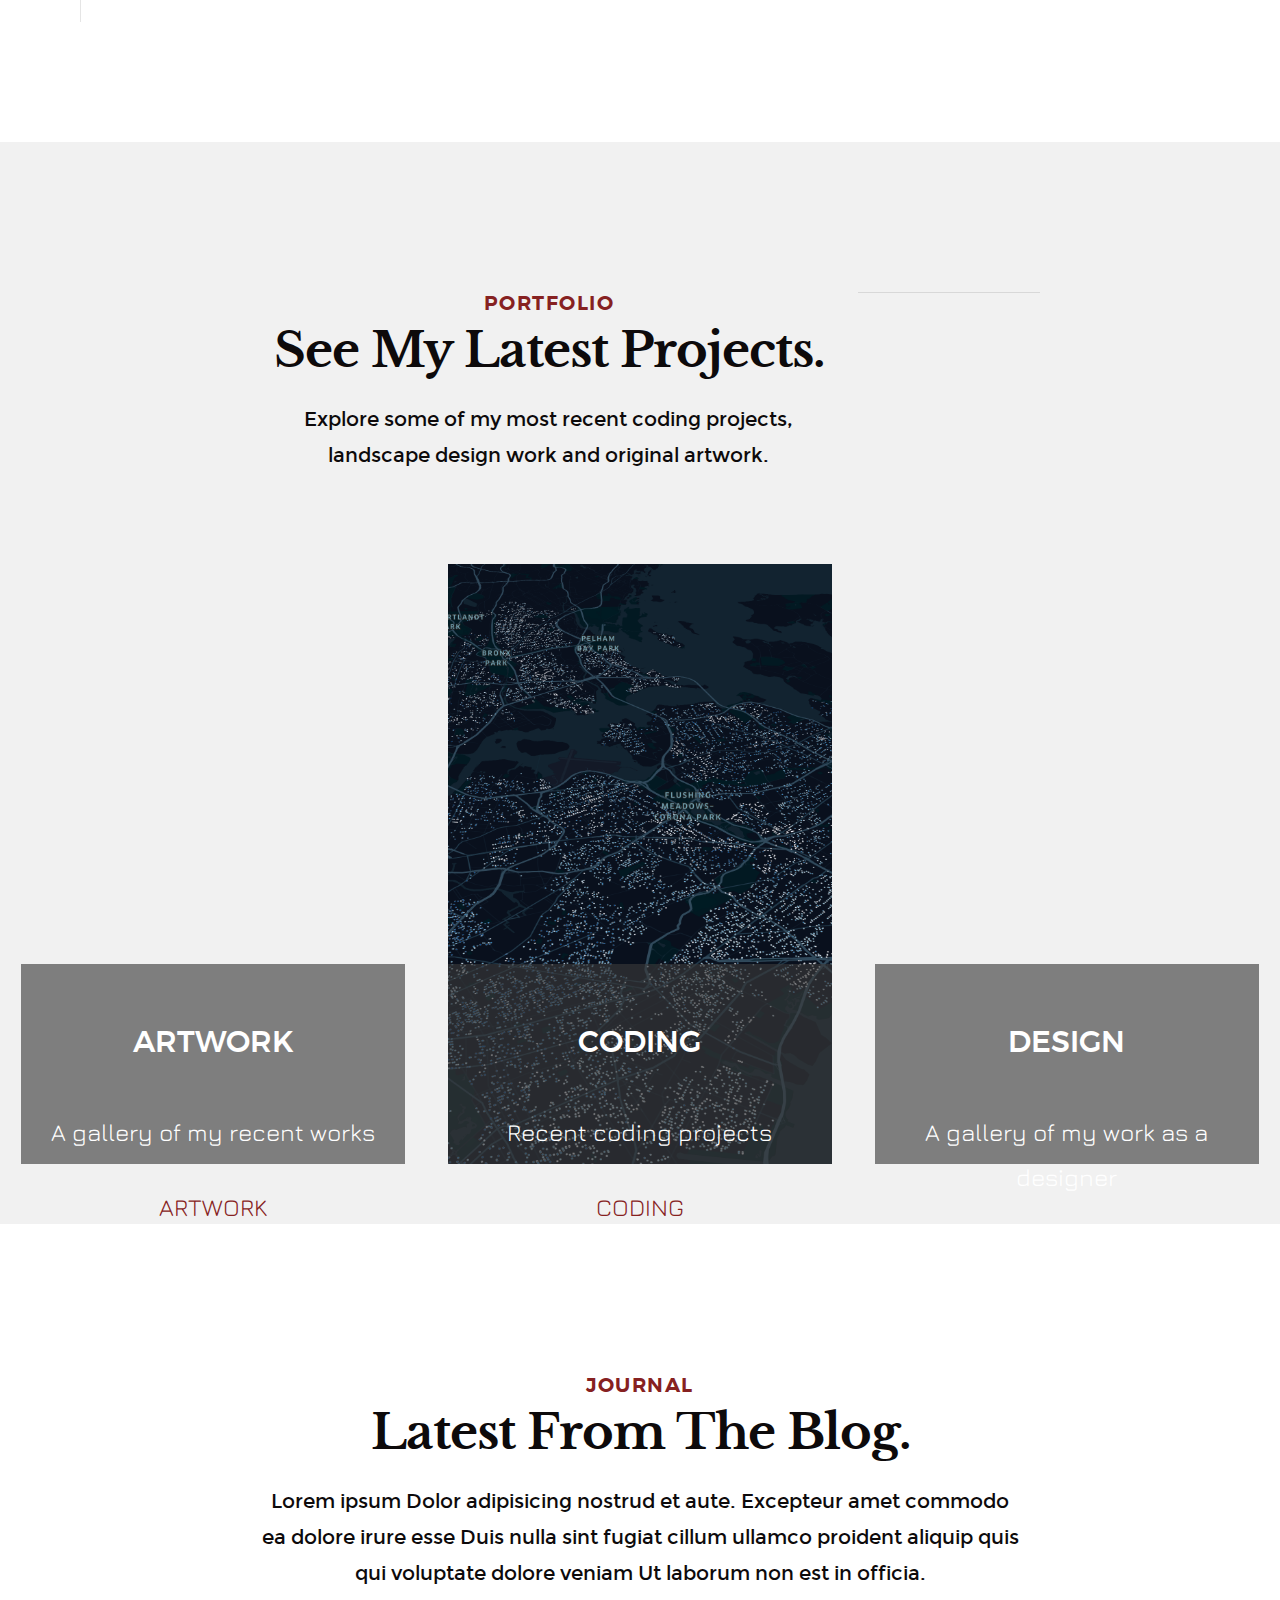
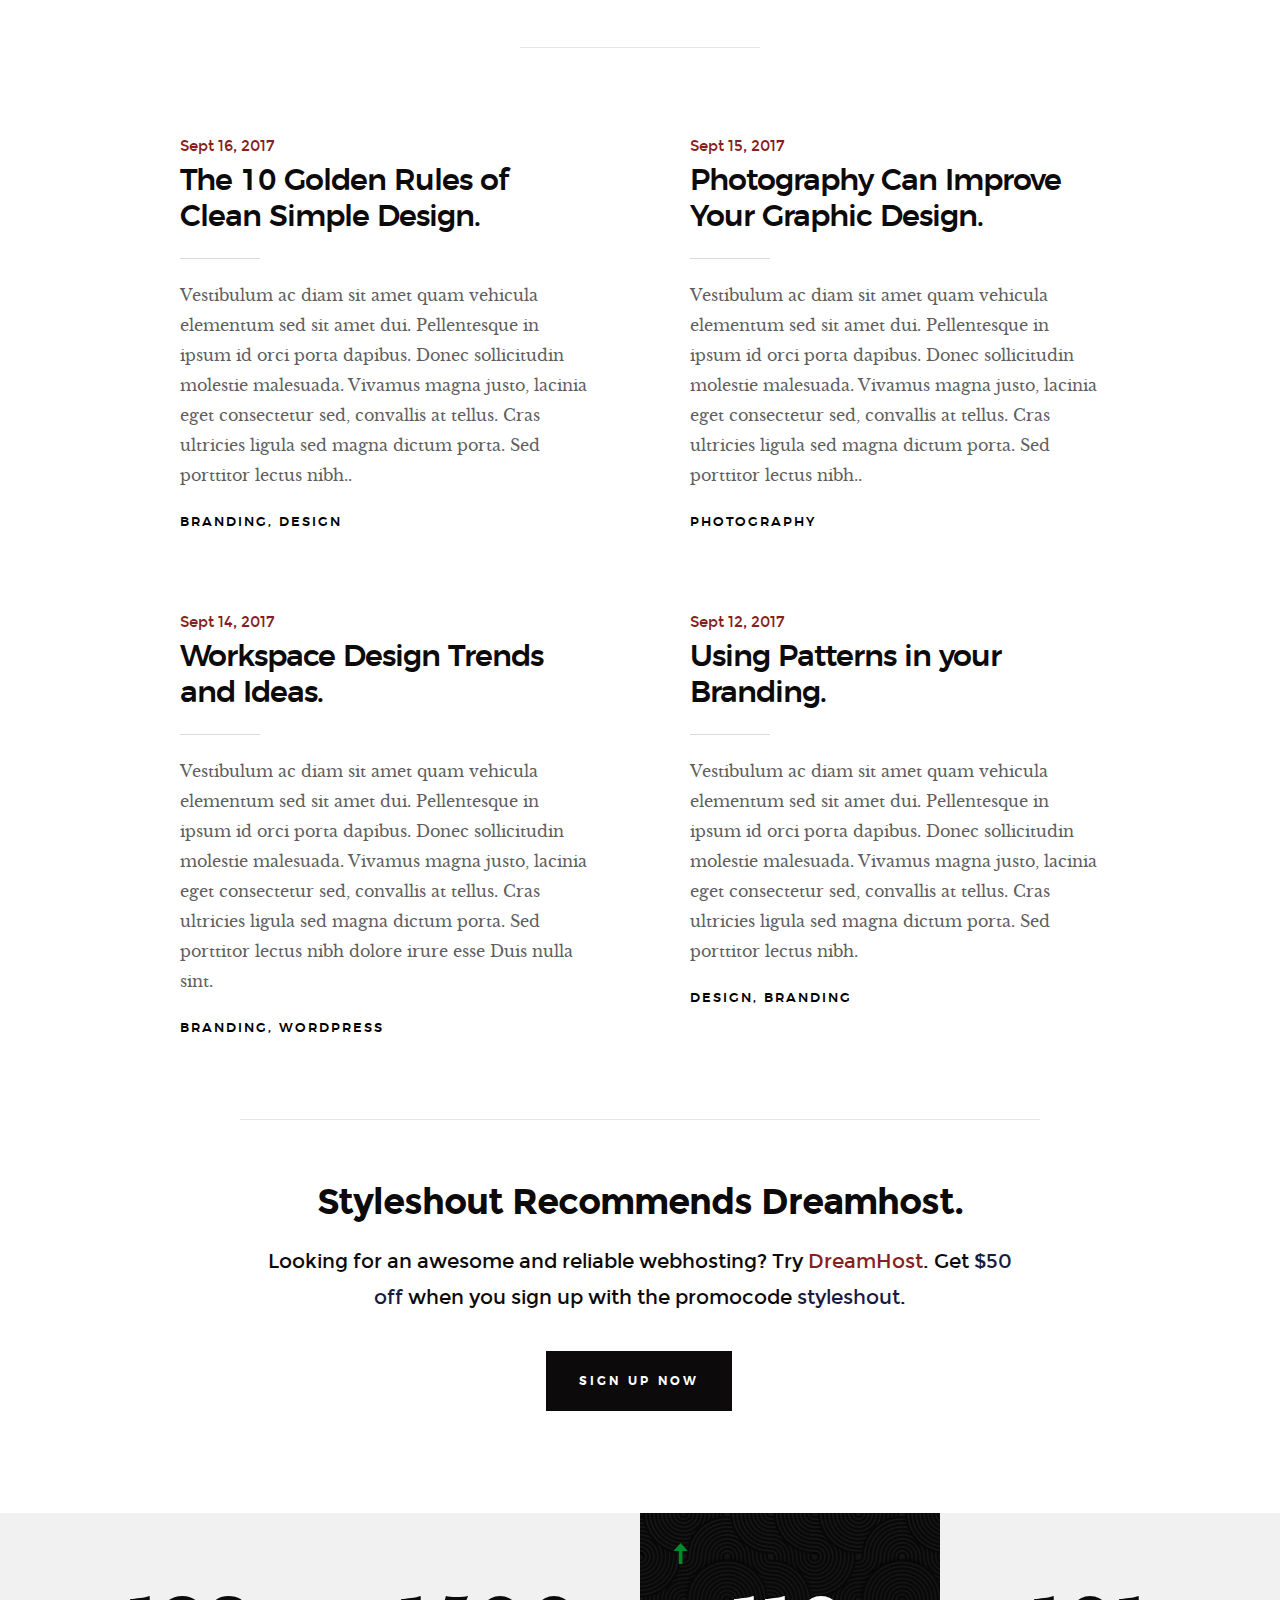
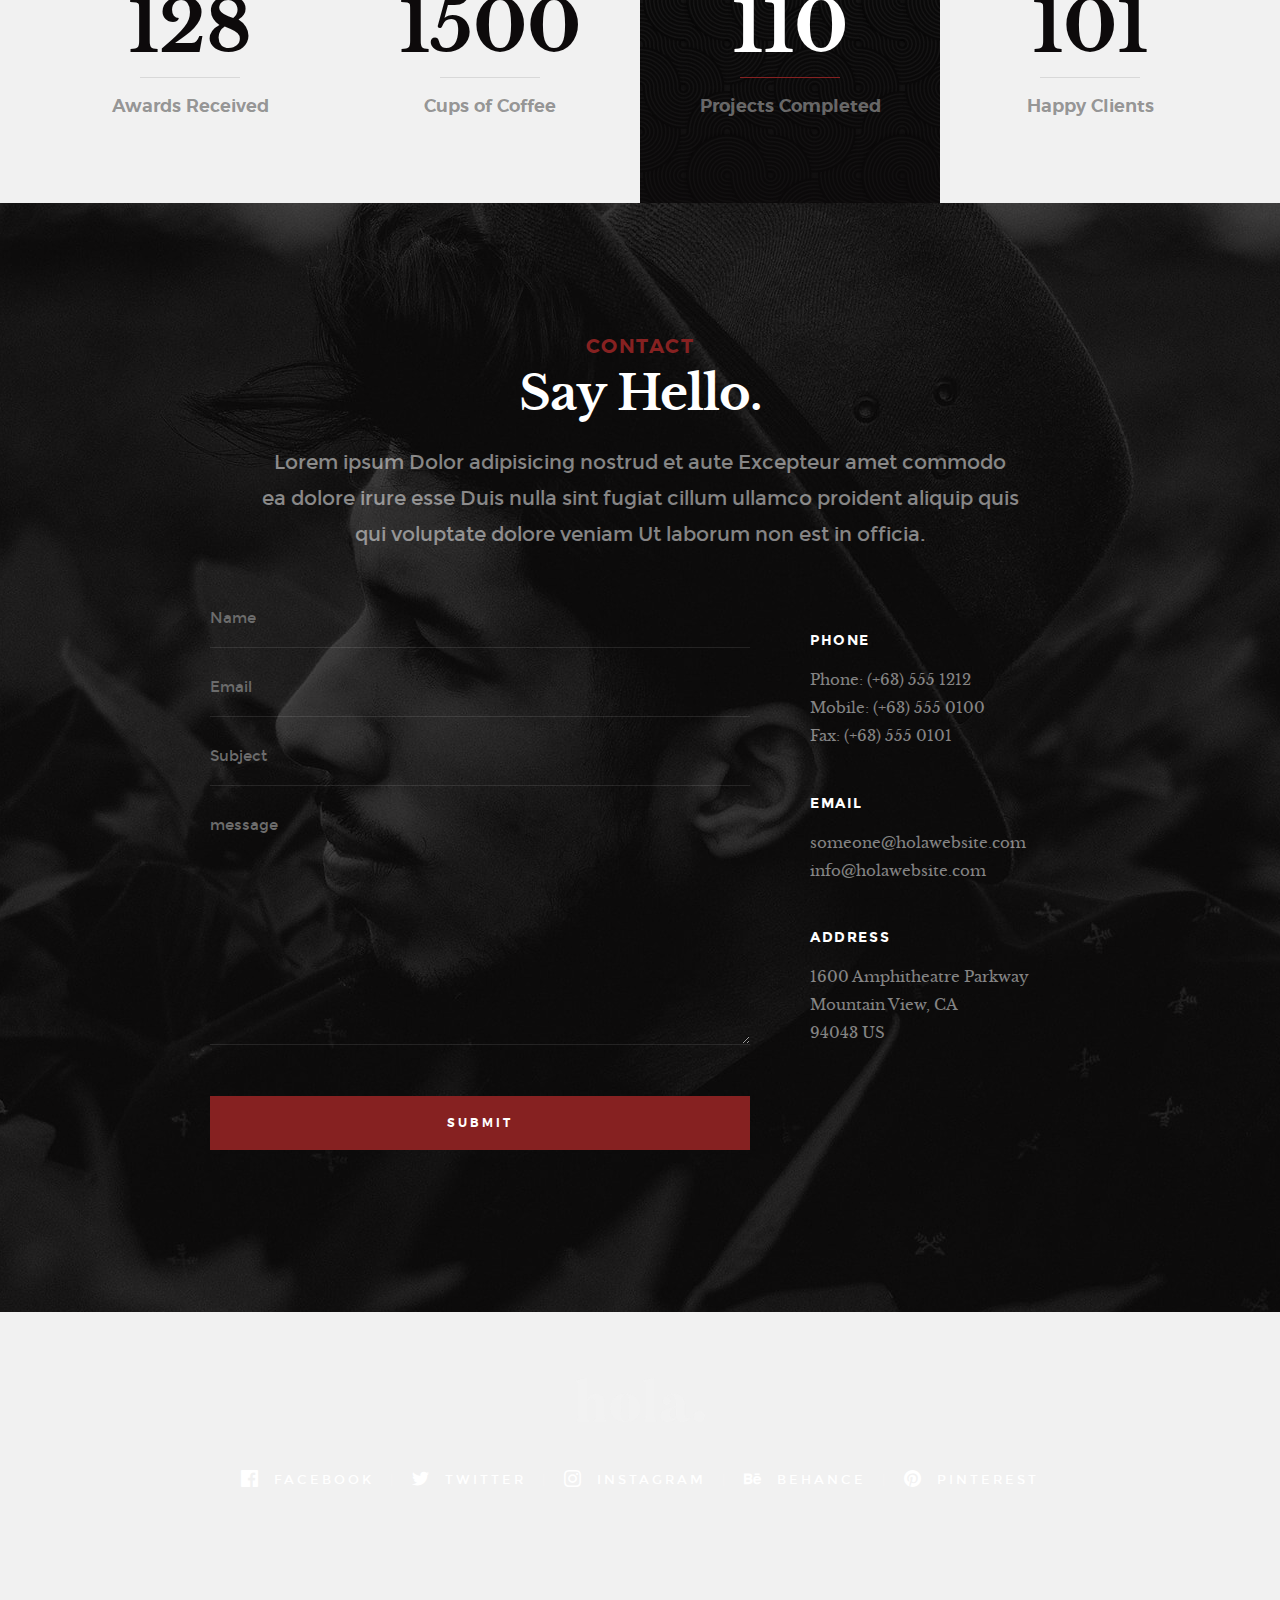
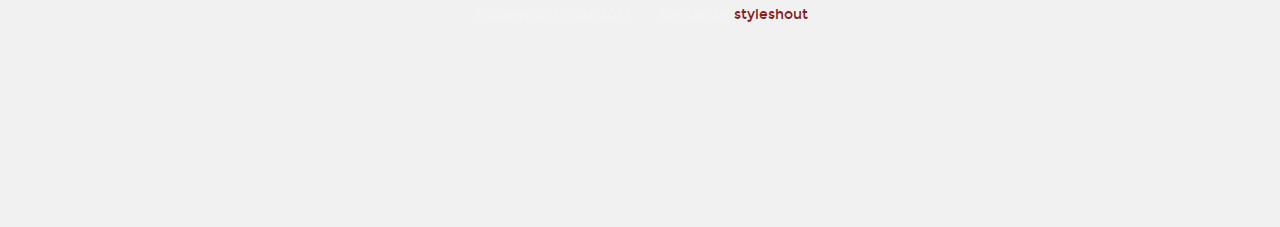
==== commit d63e1e54: "about to construct the galleries" ====
--- a/Hola10/index.html
+++ b/Hola10/index.html
@@ -24,8 +24,8 @@
     <link rel="stylesheet" href="css/vendor.css">
     <link rel="stylesheet" href="css/main.css">
     <link rel="stylesheet" href="css/revised.css">
-
-
+        <!-- google fonts -->
+    <link href="https://fonts.googleapis.com/css?family=Jura&display=swap" rel="stylesheet">
     <!-- script
     ================================================== -->
     <script src="js/modernizr.js"></script>
@@ -284,325 +284,25 @@
     ================================================== -->
     <section id="works" class="s-works target-section">
 
-        <div class="row narrow section-intro has-bottom-sep">
+        <div id='cardrow' class="row narrow section-intro has-bottom-sep">
             <div class="col-full">
                 <h3>PORTFOLIO</h3>
                 <h1>See My Latest Projects.</h1>
                 
                 <p class="lead">Explore some of my most recent coding projects, landscape design work and original artwork.</p>
             </div>
-        </div>
-
-        <div class="row masonry-wrap">
-            <div class="masonry">
-
-                <div class="masonry__brick">
-                    <div class="item-folio">
-
-                        <div class="item-folio__thumb">
-                            <a href="images/Prism.png" class="thumb-link" title="Prism NYC" data-size="1050x700">
-                                <img src="images/Prism.png" 
-                                     srcset="images/Prism.png 1x, images/Prism.png 2x" alt="Prism">
-                                <span class="shadow-overlay"></span>
-                            </a>
-                        </div>
-
-                        <div class="item-folio__text">
-                            <h3 class="item-folio__title">
-                                Prism NYC
-                            </h3>
-                            <p class="item-folio__cat">
-                                A visual tool to find property value trends in the five Boroughs.
-                            </p>
-                        </div>
-
-                        <a href="https://www.behance.net/" class="item-folio__project-link" title="Project link">
-                            <i class="im im-link"></i>
-                        </a>
-
-                        <div class="item-folio__caption">
-                            <p>A MERN stack compiled from geospatial and annual sales data from NYC open data.  Data visualization was done with React-map-gl, Deck gl and Keplar gl.</p>
-                        </div>
-
-                    </div> <!-- end item-folio -->
-                </div> <!-- end masonry__brick -->
-
-                <div class="masonry__brick">
-                    <div class="item-folio">
-
-                        <div class="item-folio__thumb">
-                            <a href="images/portfolio/gallery/g-lighthouse.jpg" class="thumb-link" title="Lighthouse" data-size="1050x700">
-                                <img src="images/portfolio/lighthouse.jpg" 
-                                     srcset="images/portfolio/lighthouse.jpg 1x, images/portfolio/lighthouse@2x.jpg 2x" alt="">
-                                <span class="shadow-overlay"></span>
-                            </a>
-                        </div>
-
-                        <div class="item-folio__text">
-                            <h3 class="item-folio__title">
-                                Lighthouse
-                            </h3>
-                            <p class="item-folio__cat">
-                                Web Design
-                            </p>
-                        </div>
-
-                        <a href="https://www.behance.net/" class="item-folio__project-link" title="Project link">
-                            <i class="im im-link"></i>
-                        </a>
-
-                        <div class="item-folio__caption">
-                            <p>Vero molestiae sed aut natus excepturi. Et tempora numquam. Temporibus iusto quo.Unde dolorem corrupti neque nisi.</p>
-                        </div>
-
-                    </div> <!-- end item-folio -->
-                </div> <!-- end masonry__brick -->
-
-                <div class="masonry__brick">
-                    <div class="item-folio">
-
-                        <div class="item-folio__thumb">
-                            <a href="images/portfolio/gallery/g-salad.jpg" class="thumb-link" data-size="1050x700">
-                                <img src="images/portfolio/salad.jpg" 
-                                     srcset="images/portfolio/salad.jpg 1x, images/portfolio/salad@2x.jpg 2x" alt="">
-                                <span class="shadow-overlay"></span>
-                            </a>
-                        </div>
-
-                        <div class="item-folio__text">
-                            <h3 class="item-folio__title">
-                                Salad
-                            </h3>
-                            <p class="item-folio__cat">
-                                Branding
-                            </p>
-                        </div>
-
-                        <a href="https://www.behance.net/" class="item-folio__project-link" title="Project link">
-                            <i class="im im-link"></i>
-                        </a>
-
-                        <span class="item-folio__caption">
-                            <p>Vero molestiae sed aut natus excepturi. Et tempora numquam. Temporibus iusto quo.Unde dolorem corrupti neque nisi.</p>
-                        </span>
-
-                    </div> <!-- end item-folio -->
-                </div> <!-- end masonry__brick -->
-
-                <div class="masonry__brick">
-                    <div class="item-folio">
-
-                        <div class="item-folio__thumb">
-                            <a href="images/portfolio/gallery/g-woodcraft.jpg" class="thumb-link" data-size="1050x700">
-                                <img src="images/portfolio/woodcraft.jpg"
-                                     srcset="images/portfolio/woodcraft.jpg 1x, images/portfolio/woodcraft@2x.jpg 2x" alt="">
-                                <span class="shadow-overlay"></span>
-                            </a>
-                        </div>
-
-                        <div class="item-folio__text">
-                            <h3 class="item-folio__title">
-                                Woodcraft
-                            </h3>
-                            <p class="item-folio__cat">
-                                Branding
-                            </p>
-                        </div>
-
-                        <a href="https://www.behance.net/" class="item-folio__project-link" title="Project link">
-                            <i class="im im-link"></i>
-                        </a>
-
-                        <span class="item-folio__caption">
-                            <p>Vero molestiae sed aut natus excepturi. Et tempora numquam. Temporibus iusto quo.Unde dolorem corrupti neque nisi.</p>
-                        </span>
-
-                    </div> <!-- end item-folio -->
-                </div> <!-- end masonry__brick -->
-
-                <div class="masonry__brick">
-                    <div class="item-folio">
-
-                        <div class="item-folio__thumb">
-                            <a href="images/portfolio/gallery/g-skaterboy.jpg" class="thumb-link" data-size="1050x700">
-                                <img src="images/portfolio/skaterboy.jpg"
-                                     srcset="images/portfolio/skaterboy.jpg 1x, images/portfolio/skaterboy@2x.jpg 2x" alt="">
-                                <span class="shadow-overlay"></span>
-                            </a>
-                        </div>
-
-                        <div class="item-folio__text">
-                            <h3 class="item-folio__title">
-                                Skaterboy
-                            </h3>
-                            <p class="item-folio__cat">
-                                Web Development
-                            </p>
-                        </div>
-
-                        <a href="https://www.behance.net/" class="item-folio__project-link" title="Project link">
-                            <i class="im im-link"></i>
-                        </a>
-
-                        <span class="item-folio__caption">
-                            <p>Vero molestiae sed aut natus excepturi. Et tempora numquam. Temporibus iusto quo.Unde dolorem corrupti neque nisi.</p>
-                        </span>
-
-                    </div> <!-- end item-folio -->
-                </div> <!-- end masonry__brick -->
-
-                <div class="masonry__brick">
-                    <div class="item-folio">
-
-                        <div class="item-folio__thumb">
-                            <a href="images/portfolio/gallery/g-liberty.jpg" class="thumb-link" data-size="1050x700">
-                                <img src="images/portfolio/liberty.jpg"
-                                     srcset="images/portfolio/liberty.jpg 1x, images/portfolio/liberty@2x.jpg 2x" alt="">
-                                <span class="shadow-overlay"></span>
-                            </a>
-                        </div>
-
-                        <div class="item-folio__text">
-                            <h3 class="item-folio__title">
-                                Liberty
-                            </h3>
-                            <p class="item-folio__cat">
-                                Branding
-                            </p>
-                        </div>
-
-                        <a href="https://www.behance.net/" class="item-folio__project-link" title="Project link">
-                            <i class="im im-link"></i>
-                        </a>
-
-                        <span class="item-folio__caption">
-                            <p>Vero molestiae sed aut natus excepturi. Et tempora numquam. Temporibus iusto quo.Unde dolorem corrupti neque nisi.</p>
-                        </span>
-
-                    </div> <!-- end item-folio -->
-                </div> <!-- end masonry__brick -->
-
-                <div class="masonry__brick">
-                    <div class="item-folio">
-
-                        <div class="item-folio__thumb">
-                            <a href="images/portfolio/gallery/g-minimalismo.jpg" class="thumb-link" data-size="1050x700">
-                                <img src="images/portfolio/minimalismo.jpg"
-                                     srcset="images/portfolio/minimalismo.jpg 1x, images/portfolio/minimalismo@2x.jpg 2x" alt="">
-                                <span class="shadow-overlay"></span>
-                            </a>
-                        </div>
-
-                        <div class="item-folio__text">
-                            <h3 class="item-folio__title">
-                                Minimalismo
-                            </h3>
-                            <p class="item-folio__cat">
-                                Web Design
-                            </p>
-                        </div>
-
-                        <a href="https://www.behance.net/" class="item-folio__project-link" title="Project link">
-                            <i class="im im-link"></i>
-                        </a>
-
-                        <span class="item-folio__caption">
-                            <p>Vero molestiae sed aut natus excepturi. Et tempora numquam. Temporibus iusto quo.Unde dolorem corrupti neque nisi.</p>
-                        </span>
-
-                    </div> <!-- end item-folio -->
-                </div> <!-- end masonry__brick -->
-
-                <div class="masonry__brick">
-                    <div class="item-folio">
-
-                        <div class="item-folio__thumb">
-                            <a href="images/portfolio/gallery/g-shutterbug.jpg" class="thumb-link" data-size="1050x700">
-                                <img src="images/portfolio/shutterbug.jpg"
-                                     srcset="images/portfolio/shutterbug.jpg 1x, images/portfolio/shutterbug@2x.jpg 2x" alt="">
-                                <span class="shadow-overlay"></span>
-                            </a>
-                        </div>
-
-                        <div class="item-folio__text">
-                            <h3 class="item-folio__title">
-                                Lady Shutterbug
-                            </h3>
-                            <p class="item-folio__cat">
-                                Branding
-                            </p>
-                        </div>
-
-                        <a href="https://www.behance.net/" class="item-folio__project-link" title="Project link">
-                            <i class="im im-link"></i>
-                        </a>
-
-                        <span class="item-folio__caption">
-                            <p>Vero molestiae sed aut natus excepturi. Et tempora numquam. Temporibus iusto quo.Unde dolorem corrupti neque nisi.</p>
-                        </span>
-
-                    </div> <!-- end item-folio -->
-                </div> <!-- end masonry__brick -->
-
-            </div>
-        </div> <!-- end masonry -->
-
-    </section> <!-- end works -->
-
-
-
-    <!-- testimonials
-    ================================================== -->
-    <div class="s-testimonials">
-
-        <div class="overlay"></div>
-
-        <div class="row testimonials-header">
-            <div class="col-full">
-                <h1 class="h02">What People Say.</h1>
-            </div>
-        </div>
-
-        <div class="row testimonials">
-
-            <div class="col-full testimonials__slider">
-
-                <div class="testimonials__slide">
-                    <img src="images/avatars/user-01.jpg" alt="Author image" class="testimonials__avatar">
-                    <p>Qui ipsam temporibus quisquam velMaiores eos cumque distinctio nam accusantium ipsum. 
-                    Laudantium quia consequatur molestias delectus culpa facere hic dolores aperiam. Accusantium quos qui praesentium corpori.</p>
-                    <div class="testimonials__author h06">
-                        Tim Cook
-                        <span>CEO, Apple</span>
-                    </div>
-                </div>
-
-                <div class="testimonials__slide">
-                    <img src="images/avatars/user-05.jpg" alt="Author image" class="testimonials__avatar">
-                    <p>Excepturi nam cupiditate culpa doloremque deleniti repellat. Veniam quos repellat voluptas animi adipisci.
-                    Nisi eaque consequatur. Quasi voluptas eius distinctio. Atque eos maxime. Qui ipsam temporibus quisquam vel.</p>
-                    <div class="testimonials__author h06">
-                        Sundar Pichai
-                        <span>CEO, Google</span>
-                    </div>
-                </div>
-
-                <div class="testimonials__slide">
-                    <img src="images/avatars/user-02.jpg" alt="Author image" class="testimonials__avatar">
-                    <p>Repellat dignissimos libero. Qui sed at corrupti expedita voluptas odit. Nihil ea quia nesciunt. Ducimus aut sed ipsam.  
-                    Autem eaque officia cum exercitationem sunt voluptatum accusamus. Quasi voluptas eius distinctio.</p>
-                    <div class="testimonials__author h06">
-                        Satya Nadella
-                        <span>CEO, Microsoft</span>
-                    </div>
-                </div>
-                
-            </div> <!-- end testimonials__slider -->
-
-        </div> <!-- end testimonials -->
-
-    </div> <!-- end s-testimonials -->
-
+       
+       </div>
+       <div id='cardrow'>
+           <!-- artwork link -->
+        <div id='linka'><div class='linkinfo'><h2 class='linkhead'>ARTWORK</h2><br><p>A gallery of my recent works</p><a href="artwork.html" type='button' class='linkbutt'>ARTWORK</a></div></div>
+        <!-- coding link -->
+        <div id='linkb'><div class='linkinfo'><h2 class='linkhead'>CODING</h2><br><p>Recent coding projects</p><a href="coding.html" type='button' class='linkbutt'>CODING</a></div></div>
+       <!-- design link -->
+       <div id='linkc'><div class='linkinfo'><h2 class='linkhead'>DESIGN</h2><br><p>A gallery of my work as a designer</p><a href="landscape.html" type='button' class='linkbutt'>DESIGN</a></div></div>
+        </div>
+
+<div>
 
     <!-- blog
     ================================================== -->
--- a/Hola10/css/revised.css
+++ b/Hola10/css/revised.css
@@ -2,3 +2,68 @@
   margin-top: 10px;
   opacity: 0.8;
 }
+
+#cardrow {
+  width: 100%;
+  display: flex;
+  flex-direction: row;
+  flex-wrap: nowrap;
+  justify-content: space-around;
+  margin-bottom: 50px;
+}
+
+#linka {
+  background-image: url(../images/astronot_copy.png);
+  background-position: center;
+  background-size: cover;
+  background-repeat: no-repeat;
+  position: relative;
+  bottom: 10px;
+  height: 600px;
+  width: 30%;
+  font-family: "Jura", sans-serif;
+  font-size: x-large;
+}
+
+#linkb {
+  background-image: url(../images/Prism.png);
+  background-position: center;
+  background-size: cover;
+  background-repeat: no-repeat;
+  position: relative;
+  bottom: 10px;
+  height: 600px;
+  width: 30%;
+  font-family: "Jura", sans-serif;
+  font-size: x-large;
+}
+
+#linkc {
+  background-image: url(../images/balducci.PNG);
+  background-position: center;
+  background-size: cover;
+  background-repeat: no-repeat;
+  position: relative;
+  bottom: 10px;
+  height: 600px;
+  width: 30%;
+  font-family: "Jura", sans-serif;
+  font-size: x-large;
+}
+
+.linkinfo {
+  height: 200px;
+  width: 100%;
+  position: absolute;
+  bottom: 0;
+  align-content: bottom;
+  color: white;
+  justify-content: center;
+  text-align: center;
+  background-color: rgba(59, 59, 59, 0.63);
+}
+
+.linkhead {
+  margin-bottom: 2px;
+  color: white;
+}
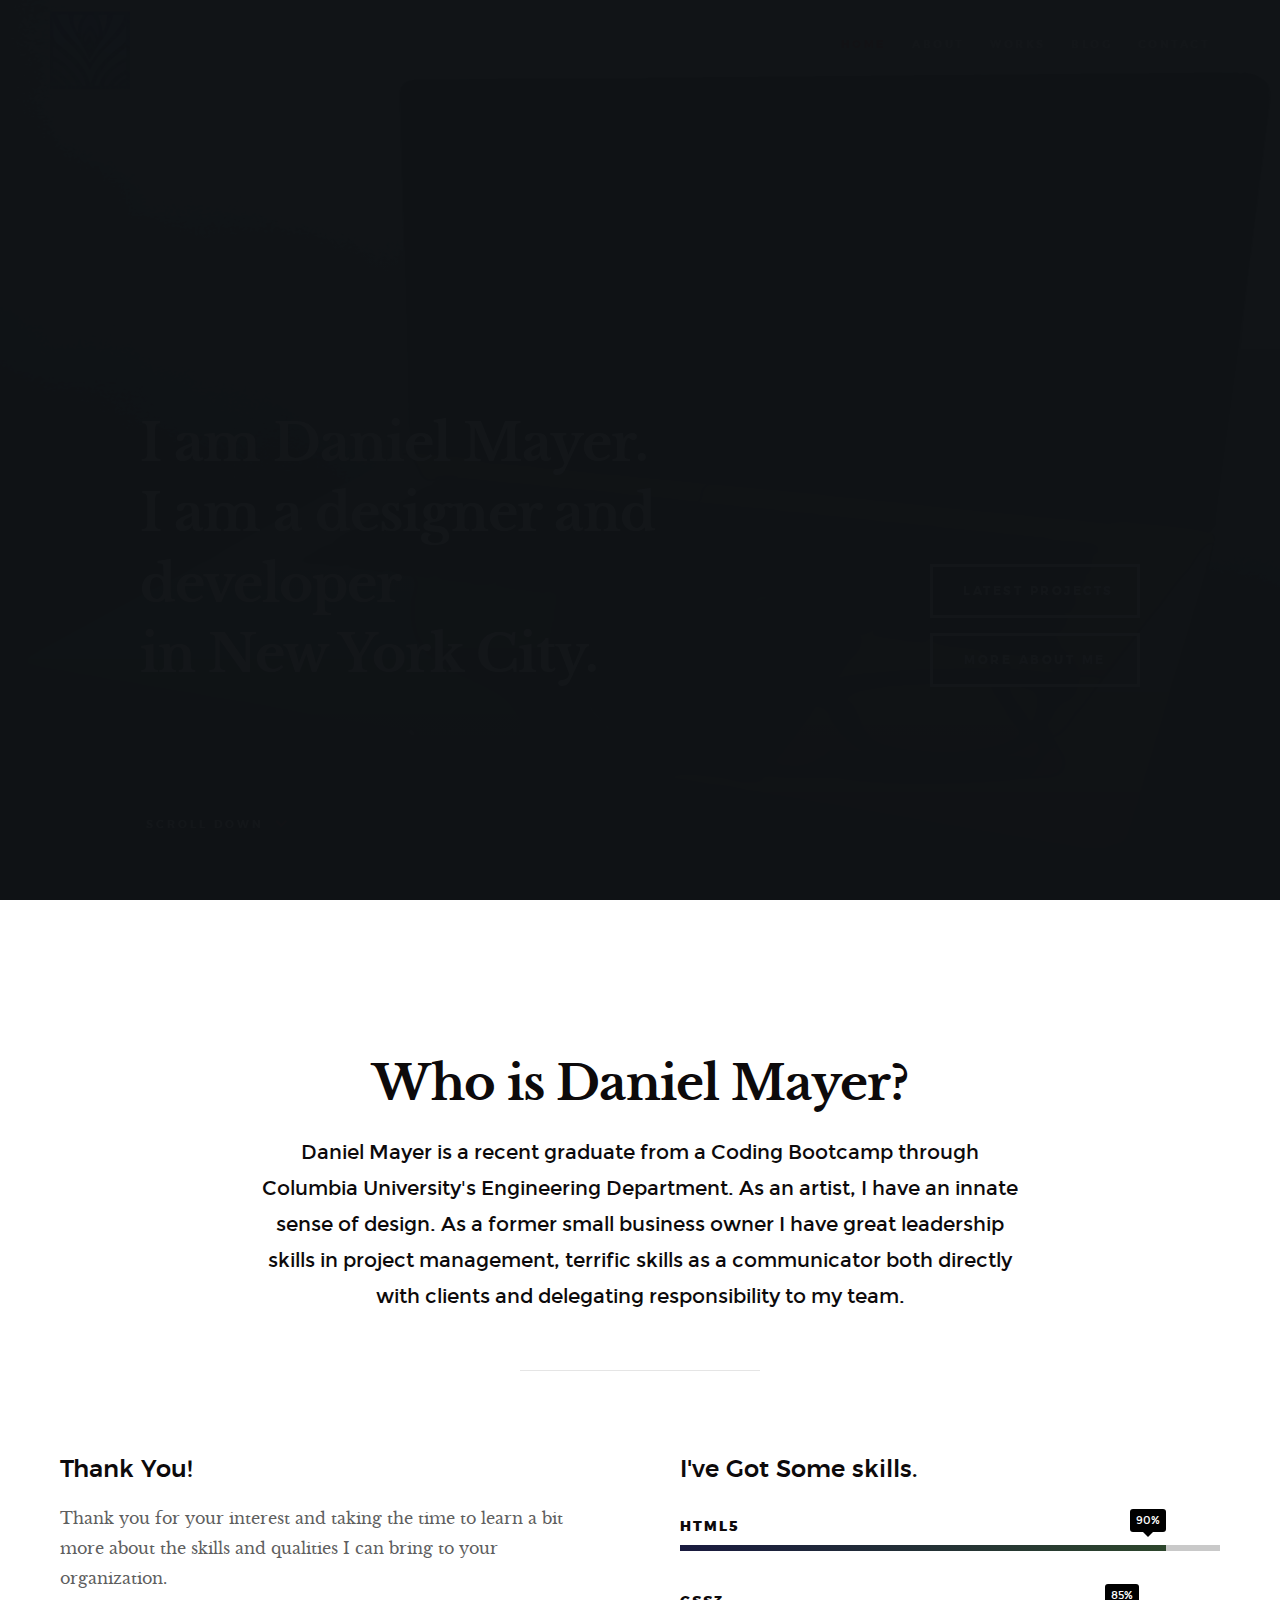
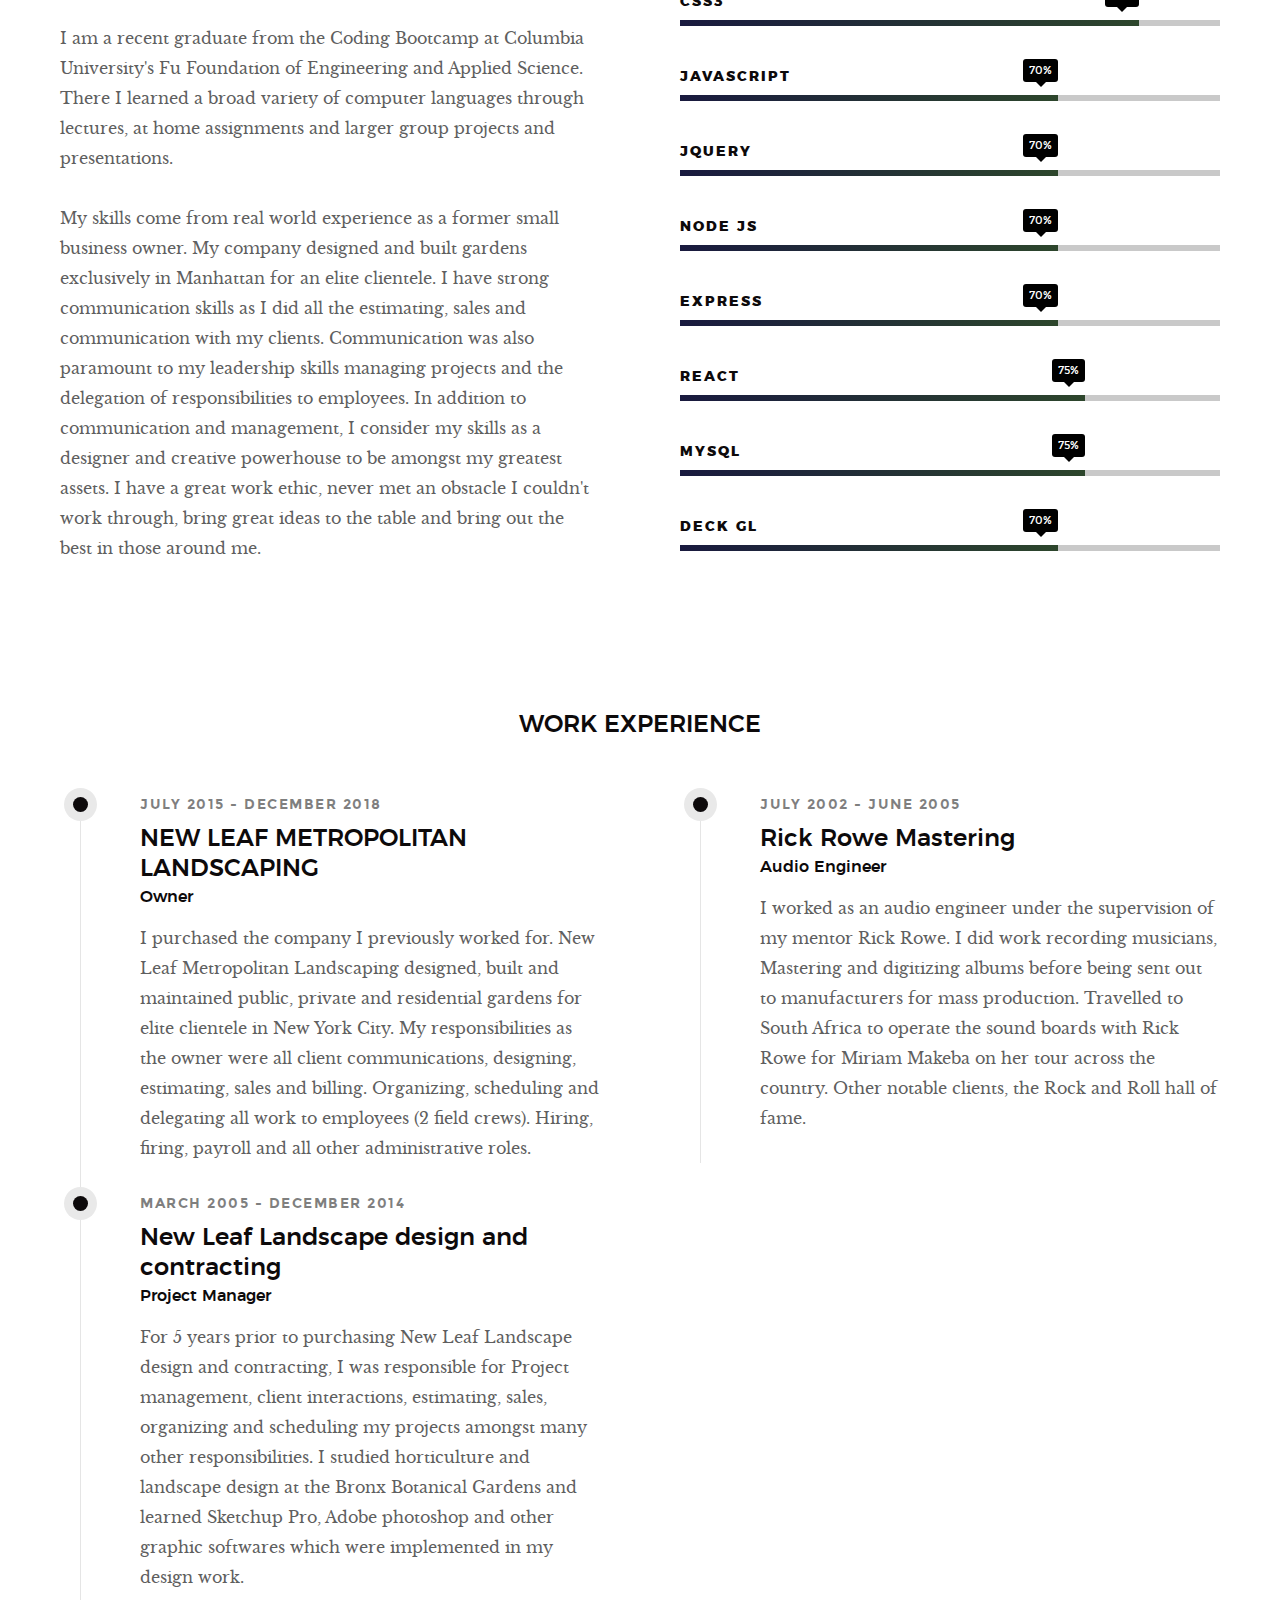
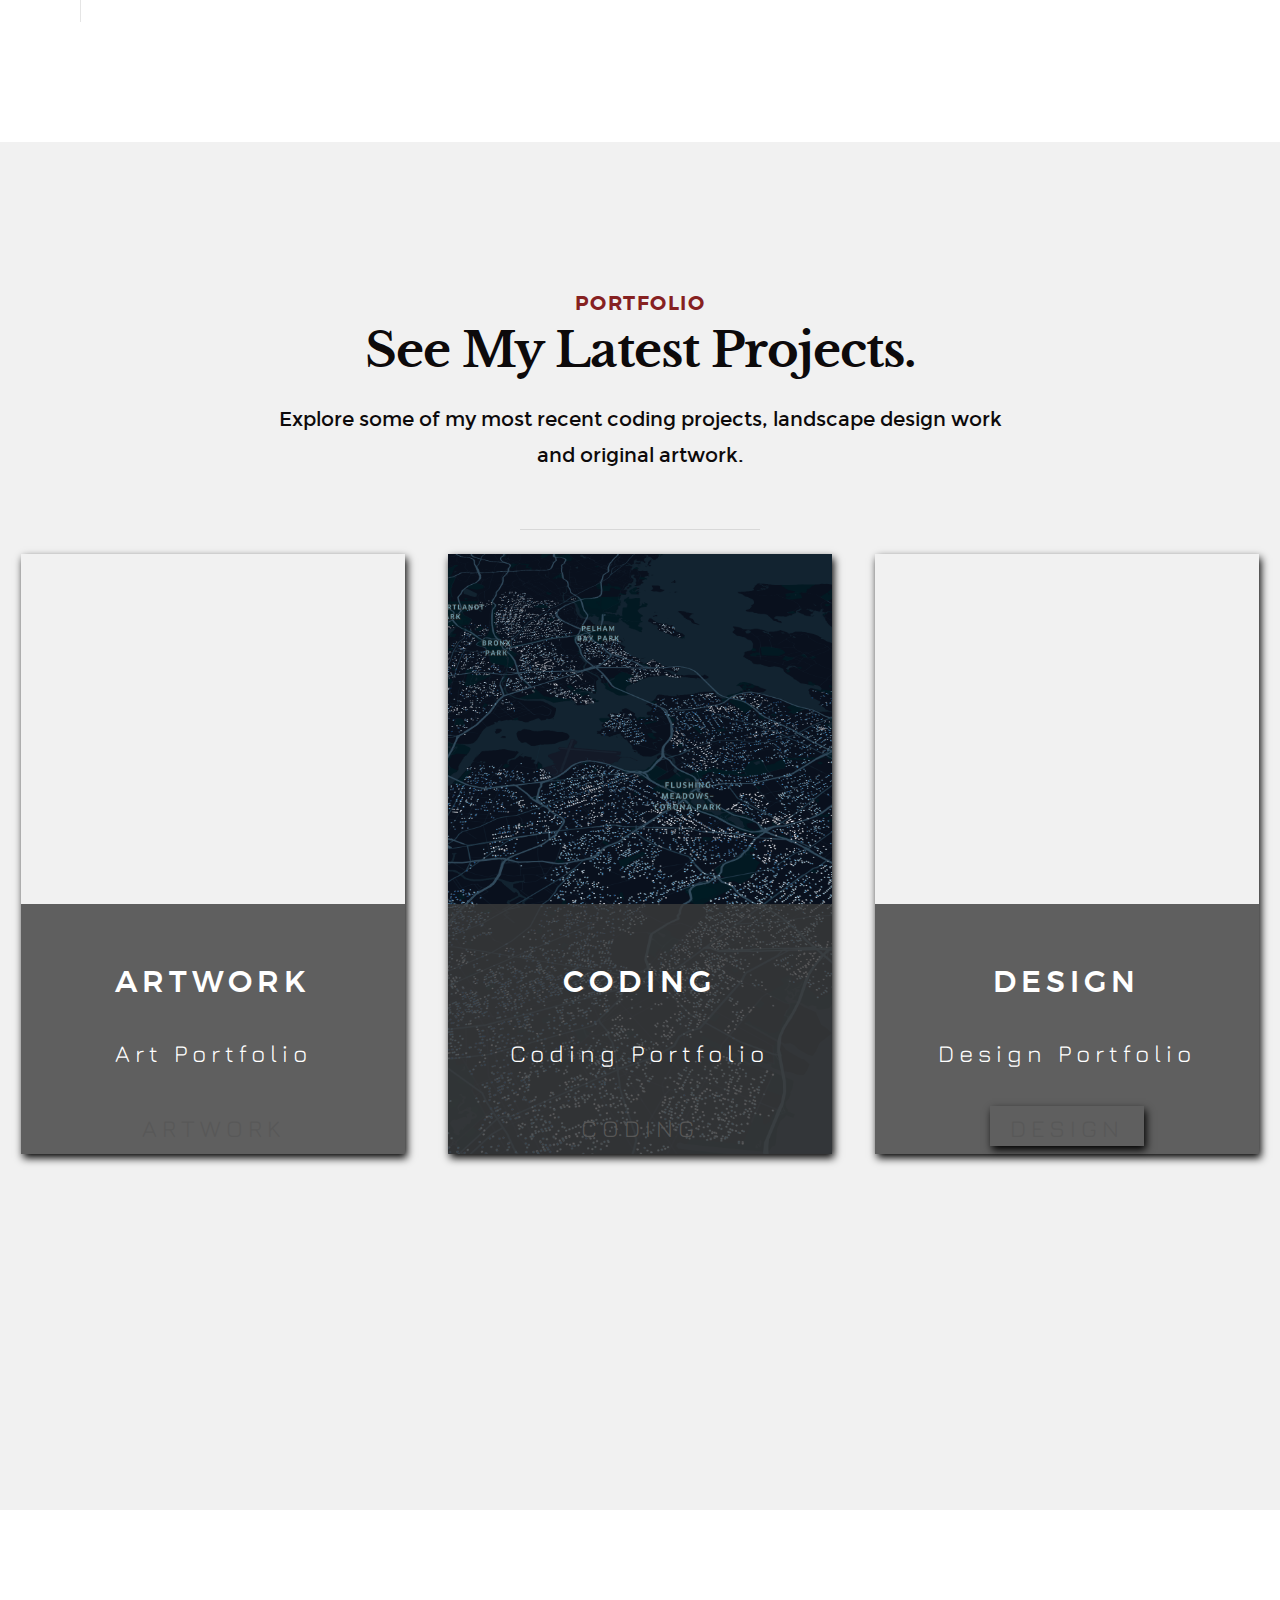
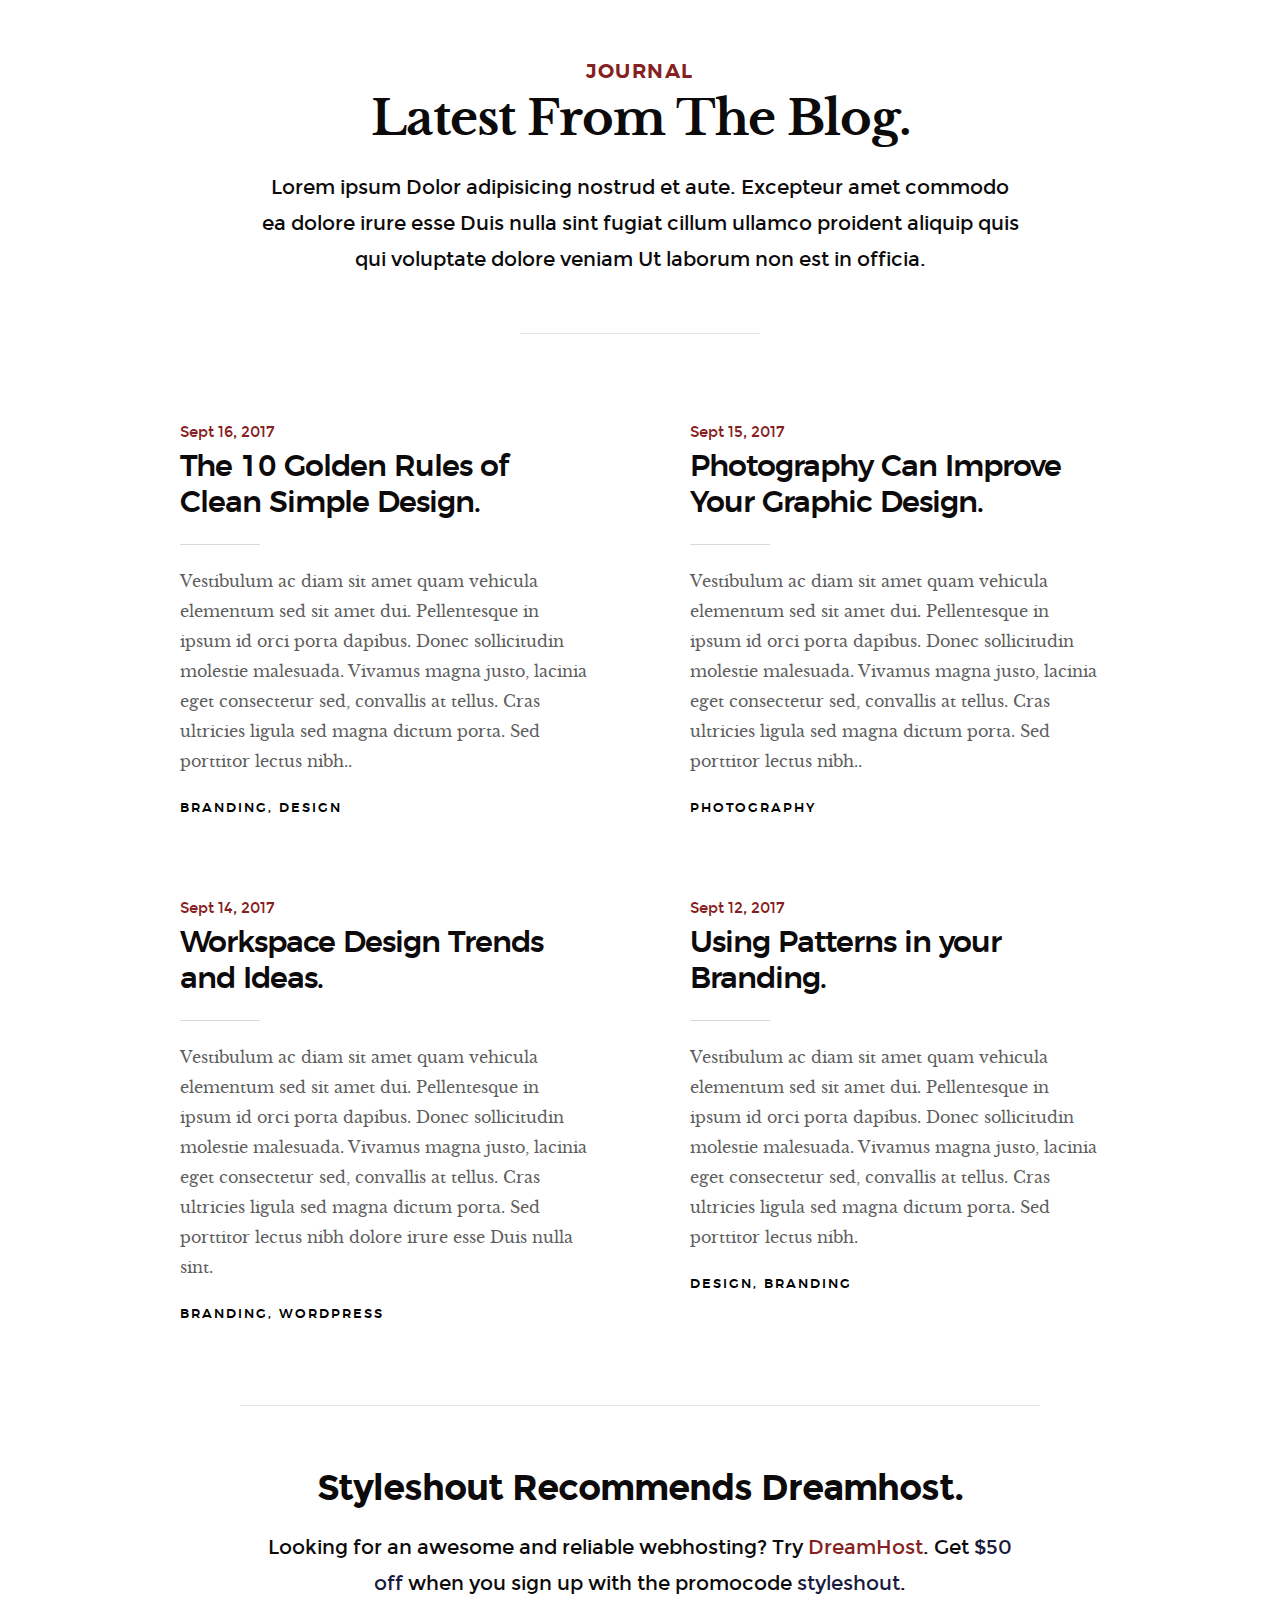
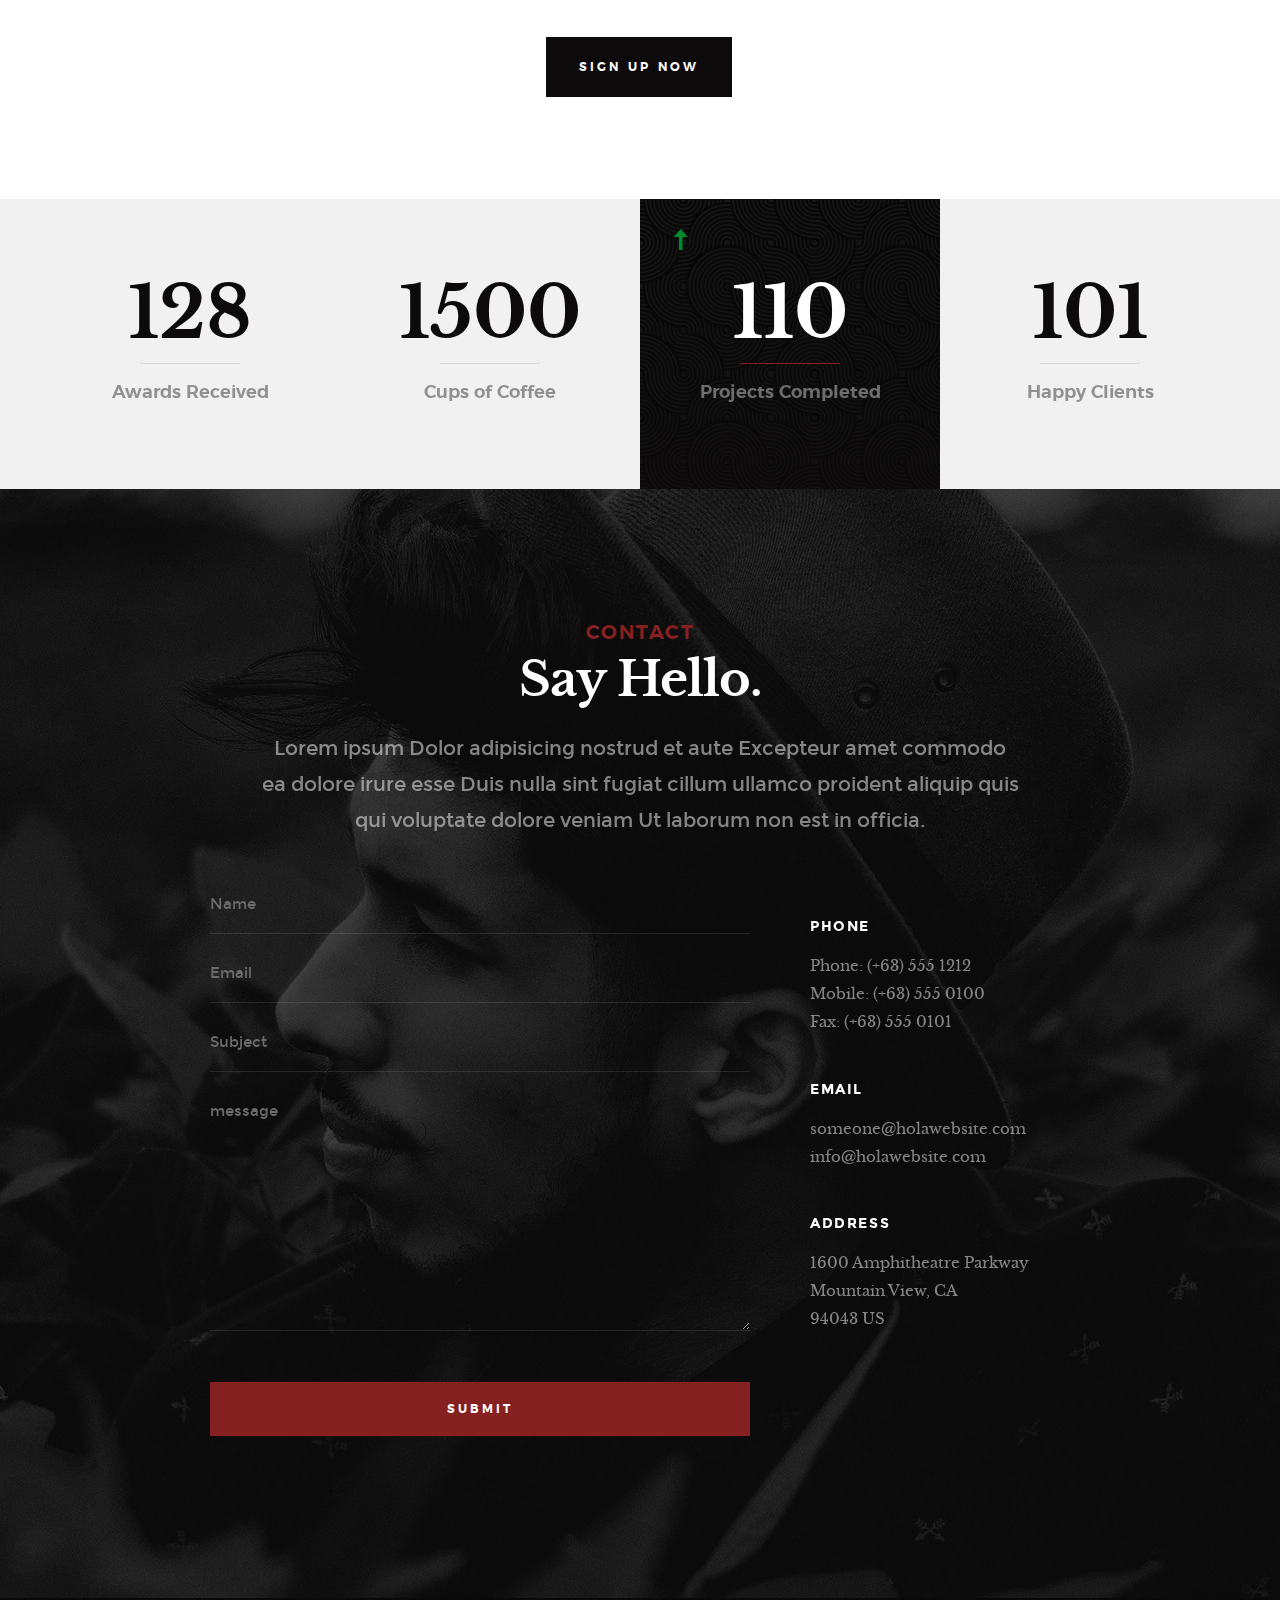
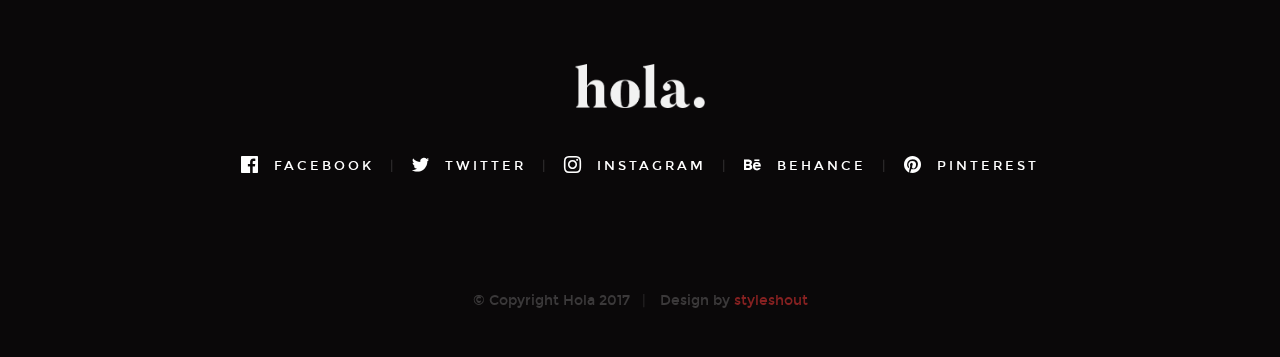
==== commit 20351d18: "more commits" ====
--- a/Hola10/index.html
+++ b/Hola10/index.html
@@ -75,12 +75,12 @@
 
             <div class="row home-content__main">
 
-                <h3>Hello There</h3>
+                <!-- <h3>Hello There</h3> -->
 
                 <h1>
                     I am Daniel Mayer. <br>
-                    I am a designer and Junior developer <br>
-                    designer based in New York City.
+                   I am a designer and developer <br>
+                     in New York City.
                 </h1>
 
                 <div class="home-content__buttons">
@@ -284,25 +284,26 @@
     ================================================== -->
     <section id="works" class="s-works target-section">
 
-        <div id='cardrow' class="row narrow section-intro has-bottom-sep">
+        <div id='cardow' class="row narrow section-intro has-bottom-sep">
             <div class="col-full">
                 <h3>PORTFOLIO</h3>
                 <h1>See My Latest Projects.</h1>
                 
                 <p class="lead">Explore some of my most recent coding projects, landscape design work and original artwork.</p>
             </div>
+        </div>
+
+                <div id='cardrow'>
+           <!-- artwork link -->
+        <div id='linka'><div class='linkinfo'><h2 class='linkhead'>ARTWORK</h2><br><p>Art Portfolio</p><a href="artwork.html" type='button' class='linkbutt' style='color: rgb(88, 88, 88); height: 40px; padding-left: 20px; padding-right: 20px;letter-spacing: 5px;'>ARTWORK</a></div></div>
+        <!-- coding link -->
+        <div id='linkb'><div class='linkinfo'><h2 class='linkhead'>CODING</h2><br><p>Coding Portfolio</p><a href="coding.html" type='button' class='linkbutt' style='color: rgb(88, 88, 88); height: 40px; padding-left: 20px; padding-right: 20px;letter-spacing: 5px;'>CODING</a></div></div>
+       <!-- design link -->
+       <div id='linkc'><div class='linkinfo'><h2 class='linkhead'>DESIGN</h2><br><p>Design Portfolio</p><a href="landscape.html" type='button' class='linkbutt' style='color: rgb(88, 88, 88); height: 40px; padding-left: 20px; padding-right: 20px; box-shadow: 2px 4px 8px black;letter-spacing: 5px;'>DESIGN</a></div></div>
+        </div>
        
-       </div>
-       <div id='cardrow'>
-           <!-- artwork link -->
-        <div id='linka'><div class='linkinfo'><h2 class='linkhead'>ARTWORK</h2><br><p>A gallery of my recent works</p><a href="artwork.html" type='button' class='linkbutt'>ARTWORK</a></div></div>
-        <!-- coding link -->
-        <div id='linkb'><div class='linkinfo'><h2 class='linkhead'>CODING</h2><br><p>Recent coding projects</p><a href="coding.html" type='button' class='linkbutt'>CODING</a></div></div>
-       <!-- design link -->
-       <div id='linkc'><div class='linkinfo'><h2 class='linkhead'>DESIGN</h2><br><p>A gallery of my work as a designer</p><a href="landscape.html" type='button' class='linkbutt'>DESIGN</a></div></div>
-        </div>
-
-<div>
+     
+    </section>
 
     <!-- blog
     ================================================== -->
@@ -645,4 +646,18 @@
 
 </body>
 
-</html>+</html>
+
+
+
+
+
+
+<!-- 
+<div id='cardrow'>
+  <div id='linka'><div class='linkinfo'><h2 class='linkhead'>ARTWORK</h2><br><p>Art Portfolio</p><a href="artwork.html" type='button' class='linkbutt' style='color: rgb(88, 88, 88); height: 40px; padding-left: 20px; padding-right: 20px; padding-top: 5px;'>ARTWORK</a></div></div> -->
+ <!-- coding link -->
+ <!-- <div id='linkb'><div class='linkinfo'><h2 class='linkhead'>CODING</h2><br><p>Coding Portfolio</p><a href="coding.html" type='button' class='linkbutt' style='color: rgb(88, 88, 88); height: 40px; padding-left: 20px; padding-right: 20px; padding-top: 5px;'>CODING</a></div></div> -->
+<!-- design link -->
+<!-- <div id='linkc'><div class='linkinfo'><h2 class='linkhead'>DESIGN</h2><br><p>Design Portfolio</p><a href="landscape.html" type='button' class='linkbutt' style='color: rgb(88, 88, 88); height: 40px; padding-left: 20px; padding-right: 20px; padding-top: 5px;   box-shadow: 2px 4px 8px black;'>DESIGN</a></div></div> -->
+ <!-- </div>  -->--- a/Hola10/css/main.css
+++ b/Hola10/css/main.css
@@ -52,7 +52,6 @@
  *
  * =================================================================== */
 
-
 /* ===================================================================
  * # webfonts and iconfonts - (_document-setup.scss)
  *
@@ -61,476 +60,523 @@
 @import url("iconic/css/iconmonstr-iconic-font.min.css");
 @import url("fonts.css");
 
-
-
 /* ===================================================================
  * # base style overrides - (_document-setup.scss)
  *
  * ------------------------------------------------------------------- */
 
 html {
-    font-size: 10px;
+  font-size: 10px;
 }
 
 @media only screen and (max-width: 400px) {
-    html {
-        font-size: 9.375px;
-    }
-}
-
-html, body {
-    height: 100%;
-}
-
+  html {
+    font-size: 9.375px;
+  }
+}
+
+html,
 body {
-    background: #0a0809;
-    font-family: "librebaskerville-regular", serif;
-    font-size: 1.6rem;
-    line-height: 1.875;
-    color: #5f5f5f;
-    margin: 0;
-    padding: 0;
-}
-
+  height: 100%;
+}
+
+body {
+  background: #0a0809;
+  font-family: "librebaskerville-regular", serif;
+  font-size: 1.6rem;
+  line-height: 1.875;
+  color: #5f5f5f;
+  margin: 0;
+  padding: 0;
+}
 
 /* ------------------------------------------------------------------- 
  * ## links - (_document-setup.scss) 
  * ------------------------------------------------------------------- */
 
 a {
-    color: #862121;
-    -webkit-transition: all 0.3s ease-in-out;
-    transition: all 0.3s ease-in-out;
-}
-
-a:hover, a:focus, a:active {
-    color: #191A3F;
+  color: #862121;
+  -webkit-transition: all 0.3s ease-in-out;
+  transition: all 0.3s ease-in-out;
+}
+
+a:hover,
+a:focus,
+a:active {
+  color: #191a3f;
 }
 
 a:focus {
-    outline: none;
-}
-
-
+  outline: none;
+}
 
 /* ===================================================================
  * # typography & general theme styles - (_document-setup.scss) 
  * 
  * ------------------------------------------------------------------- */
 
-h1, h2, h3, h4, h5, h6, .h01, .h02, .h03, .h04, .h05, .h06 {
-    font-family: "montserrat-medium", sans-serif;
-    color: #0D0A0B;
-    font-style: normal;
-    font-weight: normal;
-    text-rendering: optimizeLegibility;
-}
-
-h1, .h01, h2, .h02, h3, .h03, h4, .h04 {
-    margin-top: 6rem;
-    margin-bottom: 1.8rem;
+h1,
+h2,
+h3,
+h4,
+h5,
+h6,
+.h01,
+.h02,
+.h03,
+.h04,
+.h05,
+.h06 {
+  font-family: "montserrat-medium", sans-serif;
+  color: #0d0a0b;
+  font-style: normal;
+  font-weight: normal;
+  text-rendering: optimizeLegibility;
+}
+
+h1,
+.h01,
+h2,
+.h02,
+h3,
+.h03,
+h4,
+.h04 {
+  margin-top: 6rem;
+  margin-bottom: 1.8rem;
 }
 
 @media only screen and (max-width: 600px) {
-    h1, .h01, h2, .h02, h3, .h03, h4, .h04 {
-        margin-top: 5.1rem;
-    }
-}
-
-h5, .h05, h6, .h06 {
-    margin-top: 4.2rem;
-    margin-bottom: 1.5rem;
+  h1,
+  .h01,
+  h2,
+  .h02,
+  h3,
+  .h03,
+  h4,
+  .h04 {
+    margin-top: 5.1rem;
+  }
+}
+
+h5,
+.h05,
+h6,
+.h06 {
+  margin-top: 4.2rem;
+  margin-bottom: 1.5rem;
 }
 
 @media only screen and (max-width: 600px) {
-    h5, .h05, h6, .h06 {
-        margin-top: 3.6rem;
-        margin-bottom: 0.9rem;
-    }
-}
-
-h1, .h01 {
-    font-family: "montserrat-bold", sans-serif;
-    font-size: 3.6rem;
-    line-height: 1.25;
-    letter-spacing: -.1rem;
+  h5,
+  .h05,
+  h6,
+  .h06 {
+    margin-top: 3.6rem;
+    margin-bottom: 0.9rem;
+  }
+}
+
+h1,
+.h01 {
+  font-family: "montserrat-bold", sans-serif;
+  font-size: 3.6rem;
+  line-height: 1.25;
+  letter-spacing: -0.1rem;
 }
 
 @media only screen and (max-width: 600px) {
-    h1, .h01 {
-        font-size: 3.3rem;
-        letter-spacing: -.07rem;
-    }
-}
-
-h2, .h02 {
-    font-size: 3rem;
-    line-height: 1.3;
-}
-
-h3, .h03 {
-    font-size: 2.4rem;
-    line-height: 1.25;
-}
-
-h4, .h04 {
-    font-size: 2.1rem;
-    line-height: 1.286;
-}
-
-h5, .h05 {
-    font-size: 1.6rem;
-    line-height: 1.3125;
-}
-
-h6, .h06 {
-    font-family: "montserrat-bold", sans-serif;
-    font-size: 1.4rem;
-    line-height: 1.5;
-    text-transform: uppercase;
-    letter-spacing: .16rem;
+  h1,
+  .h01 {
+    font-size: 3.3rem;
+    letter-spacing: -0.07rem;
+  }
+}
+
+h2,
+.h02 {
+  font-size: 3rem;
+  line-height: 1.3;
+}
+
+h3,
+.h03 {
+  font-size: 2.4rem;
+  line-height: 1.25;
+}
+
+h4,
+.h04 {
+  font-size: 2.1rem;
+  line-height: 1.286;
+}
+
+h5,
+.h05 {
+  font-size: 1.6rem;
+  line-height: 1.3125;
+}
+
+h6,
+.h06 {
+  font-family: "montserrat-bold", sans-serif;
+  font-size: 1.4rem;
+  line-height: 1.5;
+  text-transform: uppercase;
+  letter-spacing: 0.16rem;
 }
 
 p img {
-    margin: 0;
+  margin: 0;
 }
 
 p.lead {
-    font-family: "montserrat-regular", sans-serif;
-    font-size: 2rem;
-    line-height: 1.8;
-    margin-bottom: 3.6rem;
-    color: #0D0A0B;
+  font-family: "montserrat-regular", sans-serif;
+  font-size: 2rem;
+  line-height: 1.8;
+  margin-bottom: 3.6rem;
+  color: #0d0a0b;
 }
 
 @media only screen and (max-width: 800px) {
-    p.lead {
-        font-size: 1.8rem;
-    }
-}
-
-em, i, strong, b {
-    font-size: inherit;
-    line-height: inherit;
-    font-style: normal;
-    font-weight: normal;
-}
-
-em, i {
-    font-family: "librebaskerville-italic", serif;
-}
-
-strong, b {
-    font-family: "librebaskerville-bold", serif;
+  p.lead {
+    font-size: 1.8rem;
+  }
+}
+
+em,
+i,
+strong,
+b {
+  font-size: inherit;
+  line-height: inherit;
+  font-style: normal;
+  font-weight: normal;
+}
+
+em,
+i {
+  font-family: "librebaskerville-italic", serif;
+}
+
+strong,
+b {
+  font-family: "librebaskerville-bold", serif;
 }
 
 small {
-    font-size: 1.2rem;
-    line-height: inherit;
+  font-size: 1.2rem;
+  line-height: inherit;
 }
 
 blockquote {
-    margin: 3.9rem 0;
-    padding-left: 4.5rem;
-    position: relative;
+  margin: 3.9rem 0;
+  padding-left: 4.5rem;
+  position: relative;
 }
 
 blockquote:before {
-    content: "\201C";
-    font-size: 10rem;
-    line-height: 0px;
-    margin: 0;
-    color: rgba(0, 0, 0, 0.15);
-    font-family: arial, sans-serif;
-    position: absolute;
-    top: 3.6rem;
-    left: 0;
+  content: "\201C";
+  font-size: 10rem;
+  line-height: 0px;
+  margin: 0;
+  color: rgba(0, 0, 0, 0.15);
+  font-family: arial, sans-serif;
+  position: absolute;
+  top: 3.6rem;
+  left: 0;
 }
 
 blockquote p {
-    font-family: "montserrat-regular", sans-serif;
-    padding: 0;
-    font-size: 2.1rem;
-    line-height: 1.857;
-    color: #0D0A0B;
+  font-family: "montserrat-regular", sans-serif;
+  padding: 0;
+  font-size: 2.1rem;
+  line-height: 1.857;
+  color: #0d0a0b;
 }
 
 blockquote cite {
-    display: block;
-    font-family: "montserrat-regular", sans-serif;
-    font-size: 1.4rem;
-    font-style: normal;
-    line-height: 1.5;
+  display: block;
+  font-family: "montserrat-regular", sans-serif;
+  font-size: 1.4rem;
+  font-style: normal;
+  line-height: 1.5;
 }
 
 blockquote cite:before {
-    content: "\2014 \0020";
-}
-
-blockquote cite a, blockquote cite a:visited {
-    color: #6c6c6c;
-    border: none;
+  content: "\2014 \0020";
+}
+
+blockquote cite a,
+blockquote cite a:visited {
+  color: #6c6c6c;
+  border: none;
 }
 
 abbr {
-    font-family: "librebaskerville-bold", serif;
-    font-variant: small-caps;
-    text-transform: lowercase;
-    letter-spacing: .05rem;
-    color: #6c6c6c;
-}
-
-var, kbd, samp, code, pre {
-    font-family: Consolas, "Andale Mono", Courier, "Courier New", monospace;
-}
-
+  font-family: "librebaskerville-bold", serif;
+  font-variant: small-caps;
+  text-transform: lowercase;
+  letter-spacing: 0.05rem;
+  color: #6c6c6c;
+}
+
+var,
+kbd,
+samp,
+code,
 pre {
-    padding: 2.4rem 3rem 3rem;
-    background: #F1F1F1;
-    overflow-x: auto;
+  font-family: Consolas, "Andale Mono", Courier, "Courier New", monospace;
+}
+
+pre {
+  padding: 2.4rem 3rem 3rem;
+  background: #f1f1f1;
+  overflow-x: auto;
 }
 
 code {
-    font-size: 1.4rem;
-    margin: 0 .2rem;
-    padding: .3rem .6rem;
-    white-space: nowrap;
-    background: #F1F1F1;
-    border: 1px solid #E1E1E1;
-    border-radius: 3px;
+  font-size: 1.4rem;
+  margin: 0 0.2rem;
+  padding: 0.3rem 0.6rem;
+  white-space: nowrap;
+  background: #f1f1f1;
+  border: 1px solid #e1e1e1;
+  border-radius: 3px;
 }
 
 pre > code {
-    display: block;
-    white-space: pre;
-    line-height: 2;
-    padding: 0;
-    margin: 0;
+  display: block;
+  white-space: pre;
+  line-height: 2;
+  padding: 0;
+  margin: 0;
 }
 
 pre.prettyprint > code {
-    border: none;
+  border: none;
 }
 
 del {
-    text-decoration: line-through;
-}
-
-abbr[title], dfn[title] {
-    border-bottom: 1px dotted;
-    cursor: help;
-    text-decoration: none;
+  text-decoration: line-through;
+}
+
+abbr[title],
+dfn[title] {
+  border-bottom: 1px dotted;
+  cursor: help;
+  text-decoration: none;
 }
 
 mark {
-    background: #ffd900;
-    color: #000000;
+  background: #ffd900;
+  color: #000000;
 }
 
 hr {
-    border: solid rgba(0, 0, 0, 0.1);
-    border-width: 1px 0 0;
-    clear: both;
-    margin: 2.4rem 0 1.5rem;
-    height: 0;
-}
-
+  border: solid rgba(0, 0, 0, 0.1);
+  border-width: 1px 0 0;
+  clear: both;
+  margin: 2.4rem 0 1.5rem;
+  height: 0;
+}
 
 /* ------------------------------------------------------------------- 
  * ## Lists - (_document-setup.scss)  
  * ------------------------------------------------------------------- */
 
 ol {
-    list-style: decimal;
+  list-style: decimal;
 }
 
 ul {
-    list-style: disc;
+  list-style: disc;
 }
 
 li {
-    display: list-item;
-}
-
-ol, ul {
-    margin-left: 1.7rem;
+  display: list-item;
+}
+
+ol,
+ul {
+  margin-left: 1.7rem;
 }
 
 ul li {
-    padding-left: .4rem;
-}
-
-ul ul, ul ol, ol ol, ol ul {
-    margin: .6rem 0 .6rem 1.7rem;
+  padding-left: 0.4rem;
+}
+
+ul ul,
+ul ol,
+ol ol,
+ol ul {
+  margin: 0.6rem 0 0.6rem 1.7rem;
 }
 
 ul.disc li {
-    display: list-item;
-    list-style: none;
-    padding: 0 0 0 .8rem;
-    position: relative;
+  display: list-item;
+  list-style: none;
+  padding: 0 0 0 0.8rem;
+  position: relative;
 }
 
 ul.disc li::before {
-    content: "";
-    display: inline-block;
-    width: 8px;
-    height: 8px;
-    border-radius: 50%;
-    background: #862121;
-    position: absolute;
-    left: -17px;
-    top: 11px;
-    vertical-align: middle;
+  content: "";
+  display: inline-block;
+  width: 8px;
+  height: 8px;
+  border-radius: 50%;
+  background: #862121;
+  position: absolute;
+  left: -17px;
+  top: 11px;
+  vertical-align: middle;
 }
 
 dt {
-    margin: 0;
-    color: #862121;
+  margin: 0;
+  color: #862121;
 }
 
 dd {
-    margin: 0 0 0 2rem;
-}
-
+  margin: 0 0 0 2rem;
+}
 
 /* ------------------------------------------------------------------- 
  * ## responsive video container - (_document-setup)
  * ------------------------------------------------------------------- */
 
 .video-container {
-    position: relative;
-    padding-bottom: 56.25%;
-    height: 0;
-    overflow: hidden;
-}
-
-.video-container iframe, 
-.video-container object, 
-.video-container embed, 
+  position: relative;
+  padding-bottom: 56.25%;
+  height: 0;
+  overflow: hidden;
+}
+
+.video-container iframe,
+.video-container object,
+.video-container embed,
 .video-container video {
-    position: absolute;
-    top: 0;
-    left: 0;
-    width: 100%;
-    height: 100%;
-}
-
+  position: absolute;
+  top: 0;
+  left: 0;
+  width: 100%;
+  height: 100%;
+}
 
 /* ------------------------------------------------------------------- 
  * ## floated image - (_document-setup)  
  * ------------------------------------------------------------------- */
 
 img.pull-right {
-    margin: 1.5rem 0 0 3rem;
+  margin: 1.5rem 0 0 3rem;
 }
 
 img.pull-left {
-    margin: 1.5rem 3rem 0 0;
-}
-
+  margin: 1.5rem 3rem 0 0;
+}
 
 /* ------------------------------------------------------------------- 
  * ## tables - (_document-setup.scss)  
  * ------------------------------------------------------------------- */
 
 table {
-    border-width: 0;
-    width: 100%;
-    max-width: 100%;
-    font-family: "librebaskerville-regular", serif;
-}
-
-th, td {
-    padding: 1.5rem 3rem;
-    text-align: left;
-    border-bottom: 1px solid #E8E8E8;
+  border-width: 0;
+  width: 100%;
+  max-width: 100%;
+  font-family: "librebaskerville-regular", serif;
+}
+
+th,
+td {
+  padding: 1.5rem 3rem;
+  text-align: left;
+  border-bottom: 1px solid #e8e8e8;
 }
 
 th {
-    color: #0D0A0B;
-    font-family: "montserrat-bold", sans-serif;
+  color: #0d0a0b;
+  font-family: "montserrat-bold", sans-serif;
 }
 
 td {
-    line-height: 1.5;
-}
-
-th:first-child, td:first-child {
-    padding-left: 0;
-}
-
-th:last-child, td:last-child {
-    padding-right: 0;
+  line-height: 1.5;
+}
+
+th:first-child,
+td:first-child {
+  padding-left: 0;
+}
+
+th:last-child,
+td:last-child {
+  padding-right: 0;
 }
 
 .table-responsive {
-    overflow-x: auto;
-    -webkit-overflow-scrolling: touch;
-}
-
+  overflow-x: auto;
+  -webkit-overflow-scrolling: touch;
+}
 
 /* ------------------------------------------------------------------- 
  * ## Spacing - (_document-setup.scss)  
  * ------------------------------------------------------------------- */
 
-button, .btn {
-    margin-bottom: 1.2rem;
+button,
+.btn {
+  margin-bottom: 1.2rem;
 }
 
 fieldset {
-    margin-bottom: 1.5rem;
-}
-
-input, 
-textarea, 
-select, 
-pre, 
-blockquote, 
-figure, 
-table, 
-p, 
-ul, 
-ol, 
-dl, 
-form, 
-.video-container, 
+  margin-bottom: 1.5rem;
+}
+
+input,
+textarea,
+select,
+pre,
+blockquote,
+figure,
+table,
+p,
+ul,
+ol,
+dl,
+form,
+.video-container,
 .ss-custom-select {
-    margin-bottom: 3rem;
-}
-
+  margin-bottom: 3rem;
+}
 
 /* ------------------------------------------------------------------- 
  * ## pace.js styles - minimal  - (_document-setup.scss)
  * ------------------------------------------------------------------- */
 
 .pace {
-    -webkit-pointer-events: none;
-    pointer-events: none;
-    -webkit-user-select: none;
-    -moz-user-select: none;
-    user-select: none;
+  -webkit-pointer-events: none;
+  pointer-events: none;
+  -webkit-user-select: none;
+  -moz-user-select: none;
+  user-select: none;
 }
 
 .pace-inactive {
-    display: none;
+  display: none;
 }
 
 .pace .pace-progress {
-    background: #862121;
-    position: fixed;
-    z-index: 900;
-    top: 0;
-    right: 100%;
-    width: 100%;
-    height: 4px;
+  background: #862121;
+  position: fixed;
+  z-index: 900;
+  top: 0;
+  right: 100%;
+  width: 100%;
+  height: 4px;
 }
 
 .oldie .pace {
-    display: none;
-}
-
-
+  display: none;
+}
 
 /* ===================================================================
  * preloader - (_preloader-2.scss)
@@ -538,59 +584,58 @@
  * ------------------------------------------------------------------- */
 
 #preloader {
-    position: fixed;
-    top: 0;
-    left: 0;
-    right: 0;
-    bottom: 0;
-    background: #0F1215;
-    z-index: 800;
-    height: 100%;
-    width: 100%;
-}
-
-.no-js #preloader, .oldie #preloader {
-    display: none;
+  position: fixed;
+  top: 0;
+  left: 0;
+  right: 0;
+  bottom: 0;
+  background: #0f1215;
+  z-index: 800;
+  height: 100%;
+  width: 100%;
+}
+
+.no-js #preloader,
+.oldie #preloader {
+  display: none;
 }
 
 #loader {
-    position: absolute;
-    left: 50%;
-    top: 50%;
-    width: 60px;
-    height: 60px;
-    margin-left: -30px;
-    margin-top: -30px;
-    padding: 0;
-    background-color: #862121;
-    border-radius: 100%;
-    -webkit-animation: sk-scaleout 1.0s infinite ease-in-out;
-    animation: sk-scaleout 1.0s infinite ease-in-out;
+  position: absolute;
+  left: 50%;
+  top: 50%;
+  width: 60px;
+  height: 60px;
+  margin-left: -30px;
+  margin-top: -30px;
+  padding: 0;
+  background-color: #862121;
+  border-radius: 100%;
+  -webkit-animation: sk-scaleout 1s infinite ease-in-out;
+  animation: sk-scaleout 1s infinite ease-in-out;
 }
 
 @-webkit-keyframes sk-scaleout {
-    0% {
-        -webkit-transform: scale(0);
-    }
-    100% {
-        -webkit-transform: scale(1);
-        opacity: 0;
-    }
+  0% {
+    -webkit-transform: scale(0);
+  }
+  100% {
+    -webkit-transform: scale(1);
+    opacity: 0;
+  }
 }
 
 @keyframes sk-scaleout {
-    0% {
-        -webkit-transform: scale(0);
-        transform: scale(0);
-    }
-    100% {
-        -webkit-transform: scale(1);
-        transform: scale(1);
-        opacity: 0;
-    }
-}
-
-
+  0% {
+    -webkit-transform: scale(0);
+    transform: scale(0);
+  }
+  100% {
+    -webkit-transform: scale(1);
+    transform: scale(1);
+    opacity: 0;
+  }
+}
 
 /* ===================================================================
  * # forms - (_forms.scss)
@@ -598,407 +643,415 @@
  * ------------------------------------------------------------------- */
 
 fieldset {
-    border: none;
-}
-
-input[type="email"], 
-input[type="number"], 
-input[type="search"], 
-input[type="text"], 
-input[type="tel"], 
-input[type="url"], 
-input[type="password"], 
-textarea, select {
-    display: block;
-    height: 6rem;
-    padding: 1.5rem 0;
-    border: 0;
-    outline: none;
-    color: #333333;
-    font-family: "montserrat-regular", sans-serif;
-    font-size: 1.5rem;
-    line-height: 3rem;
-    max-width: 100%;
-    background: transparent;
-    border-bottom: 2px solid rgba(0, 0, 0, 0.15);
-    -webkit-transition: all 0.3s ease-in-out;
-    transition: all 0.3s ease-in-out;
+  border: none;
+}
+
+input[type="email"],
+input[type="number"],
+input[type="search"],
+input[type="text"],
+input[type="tel"],
+input[type="url"],
+input[type="password"],
+textarea,
+select {
+  display: block;
+  height: 6rem;
+  padding: 1.5rem 0;
+  border: 0;
+  outline: none;
+  color: #333333;
+  font-family: "montserrat-regular", sans-serif;
+  font-size: 1.5rem;
+  line-height: 3rem;
+  max-width: 100%;
+  background: transparent;
+  border-bottom: 2px solid rgba(0, 0, 0, 0.15);
+  -webkit-transition: all 0.3s ease-in-out;
+  transition: all 0.3s ease-in-out;
 }
 
 .ss-custom-select {
-    position: relative;
-    padding: 0;
+  position: relative;
+  padding: 0;
 }
 
 .ss-custom-select select {
-    -webkit-appearance: none;
-    -moz-appearance: none;
-    -ms-appearance: none;
-    -o-appearance: none;
-    appearance: none;
-    text-indent: 0.01px;
-    text-overflow: '';
-    margin: 0;
-    line-height: 3rem;
-    vertical-align: middle;
+  -webkit-appearance: none;
+  -moz-appearance: none;
+  -ms-appearance: none;
+  -o-appearance: none;
+  appearance: none;
+  text-indent: 0.01px;
+  text-overflow: "";
+  margin: 0;
+  line-height: 3rem;
+  vertical-align: middle;
 }
 
 .ss-custom-select select option {
-    padding-left: 2rem;
-    padding-right: 2rem;
+  padding-left: 2rem;
+  padding-right: 2rem;
 }
 
 .ss-custom-select select::-ms-expand {
-    display: none;
+  display: none;
 }
 
 .ss-custom-select::after {
-    border-bottom: 2px solid rgba(0, 0, 0, 0.5);
-    border-right: 2px solid rgba(0, 0, 0, 0.5);
-    content: '';
-    display: block;
-    height: 8px;
-    width: 8px;
-    margin-top: -7px;
-    pointer-events: none;
-    position: absolute;
-    right: 2.4rem;
-    top: 50%;
-    -webkit-transform-origin: 66% 66%;
-    -ms-transform-origin: 66% 66%;
-    transform-origin: 66% 66%;
-    -webkit-transform: rotate(45deg);
-    -ms-transform: rotate(45deg);
-    transform: rotate(45deg);
-    -webkit-transition: all 0.15s ease-in-out;
-    transition: all 0.15s ease-in-out;
-}
-
+  border-bottom: 2px solid rgba(0, 0, 0, 0.5);
+  border-right: 2px solid rgba(0, 0, 0, 0.5);
+  content: "";
+  display: block;
+  height: 8px;
+  width: 8px;
+  margin-top: -7px;
+  pointer-events: none;
+  position: absolute;
+  right: 2.4rem;
+  top: 50%;
+  -webkit-transform-origin: 66% 66%;
+  -ms-transform-origin: 66% 66%;
+  transform-origin: 66% 66%;
+  -webkit-transform: rotate(45deg);
+  -ms-transform: rotate(45deg);
+  transform: rotate(45deg);
+  -webkit-transition: all 0.15s ease-in-out;
+  transition: all 0.15s ease-in-out;
+}
 
 /* IE9 and below */
 
 .oldie .ss-custom-select::after {
-    display: none;
+  display: none;
 }
 
 textarea {
-    min-height: 25rem;
-}
-
-input[type="email"]:focus, 
-input[type="number"]:focus, 
-input[type="search"]:focus, 
-input[type="text"]:focus, 
-input[type="tel"]:focus, 
-input[type="url"]:focus, 
-input[type="password"]:focus, 
-textarea:focus, select:focus {
-    color: #000000;
-    border-bottom: 2px solid black;
-}
-
-label, legend {
-    font-family: "montserrat-bold", sans-serif;
-    font-size: 1.4rem;
-    margin-bottom: .9rem;
-    line-height: 1.714;
-    color: #0D0A0B;
-    display: block;
-}
-
-input[type="checkbox"], input[type="radio"] {
-    display: inline;
+  min-height: 25rem;
+}
+
+input[type="email"]:focus,
+input[type="number"]:focus,
+input[type="search"]:focus,
+input[type="text"]:focus,
+input[type="tel"]:focus,
+input[type="url"]:focus,
+input[type="password"]:focus,
+textarea:focus,
+select:focus {
+  color: #000000;
+  border-bottom: 2px solid black;
+}
+
+label,
+legend {
+  font-family: "montserrat-bold", sans-serif;
+  font-size: 1.4rem;
+  margin-bottom: 0.9rem;
+  line-height: 1.714;
+  color: #0d0a0b;
+  display: block;
+}
+
+input[type="checkbox"],
+input[type="radio"] {
+  display: inline;
 }
 
 label > .label-text {
-    display: inline-block;
-    margin-left: 1rem;
-    font-family: "montserrat-regular", sans-serif;
-    line-height: inherit;
-}
-
-label > input[type="checkbox"], label > input[type="radio"] {
-    margin: 0;
-    position: relative;
-    top: .15rem;
-}
-
+  display: inline-block;
+  margin-left: 1rem;
+  font-family: "montserrat-regular", sans-serif;
+  line-height: inherit;
+}
+
+label > input[type="checkbox"],
+label > input[type="radio"] {
+  margin: 0;
+  position: relative;
+  top: 0.15rem;
+}
 
 /* ------------------------------------------------------------------- 
  * ## style placeholder text - (_forms.scss)
  * ------------------------------------------------------------------- */
 
 ::-webkit-input-placeholder {
-    color: #6c6c6c;
+  color: #6c6c6c;
 }
 
 :-moz-placeholder {
-    color: #6c6c6c;
-    /* Firefox 18- */
+  color: #6c6c6c;
+  /* Firefox 18- */
 }
 
 ::-moz-placeholder {
-    color: #6c6c6c;
-    /* Firefox 19+ */
+  color: #6c6c6c;
+  /* Firefox 19+ */
 }
 
 :-ms-input-placeholder {
-    color: #6c6c6c;
+  color: #6c6c6c;
 }
 
 .placeholder {
-    color: #6c6c6c !important;
-}
-
+  color: #6c6c6c !important;
+}
 
 /* ------------------------------------------------------------------- 
  * ## Change Autocomplete styles in Chrome - (_forms.scss)
  * ------------------------------------------------------------------- */
 
-input:-webkit-autofill, input:-webkit-autofill:hover, input:-webkit-autofill:focus input:-webkit-autofill, textarea:-webkit-autofill, textarea:-webkit-autofill:hover textarea:-webkit-autofill:focus, select:-webkit-autofill, select:-webkit-autofill:hover, select:-webkit-autofill:focus {
-    -webkit-text-fill-color: #cf3e3e;
-    transition: background-color 5000s ease-in-out 0s;
-}
-
-
+input:-webkit-autofill,
+input:-webkit-autofill:hover,
+input:-webkit-autofill:focus input:-webkit-autofill,
+textarea:-webkit-autofill,
+textarea:-webkit-autofill:hover textarea:-webkit-autofill:focus,
+select:-webkit-autofill,
+select:-webkit-autofill:hover,
+select:-webkit-autofill:focus {
+  -webkit-text-fill-color: #cf3e3e;
+  transition: background-color 5000s ease-in-out 0s;
+}
 
 /* ===================================================================
  * # buttons - (_buttons.scss)
  *
  * ------------------------------------------------------------------- */
 
-.btn, button, 
-input[type="submit"], 
-input[type="reset"], 
+.btn,
+button,
+input[type="submit"],
+input[type="reset"],
 input[type="button"] {
-    display: inline-block;
-    font-family: "montserrat-semibold", sans-serif;
-    font-size: 1.2rem;
-    text-transform: uppercase;
-    letter-spacing: .3rem;
-    height: 5.4rem;
-    line-height: calc(5.4rem - .6rem);
-    padding: 0 3rem;
-    margin: 0 .3rem 1.2rem 0;
-    color: #151515;
-    text-decoration: none;
-    cursor: pointer;
-    text-align: center;
-    white-space: nowrap;
-    -webkit-transition: all 0.3s ease-in-out;
-    transition: all 0.3s ease-in-out;
-    background-color: #c5c5c5;
-    border: .3rem solid #c5c5c5;
-}
-
-.btn:hover, 
-button:hover, 
-input[type="submit"]:hover, 
-input[type="reset"]:hover, 
-input[type="button"]:hover, 
-.btn:focus, button:focus, 
-input[type="submit"]:focus, 
-input[type="reset"]:focus, 
+  display: inline-block;
+  font-family: "montserrat-semibold", sans-serif;
+  font-size: 1.2rem;
+  text-transform: uppercase;
+  letter-spacing: 0.3rem;
+  height: 5.4rem;
+  line-height: calc(5.4rem - 0.6rem);
+  padding: 0 3rem;
+  margin: 0 0.3rem 1.2rem 0;
+  color: #151515;
+  text-decoration: none;
+  cursor: pointer;
+  text-align: center;
+  white-space: nowrap;
+  -webkit-transition: all 0.3s ease-in-out;
+  transition: all 0.3s ease-in-out;
+  background-color: #c5c5c5;
+  border: 0.3rem solid #c5c5c5;
+}
+
+.btn:hover,
+button:hover,
+input[type="submit"]:hover,
+input[type="reset"]:hover,
+input[type="button"]:hover,
+.btn:focus,
+button:focus,
+input[type="submit"]:focus,
+input[type="reset"]:focus,
 input[type="button"]:focus {
-    background-color: #b8b8b8;
-    border-color: #b8b8b8;
-    color: #000000;
-    outline: 0;
-}
-
+  background-color: #b8b8b8;
+  border-color: #b8b8b8;
+  color: #000000;
+  outline: 0;
+}
 
 /* button primary
  * ------------------------------------------------- */
 
-.btn.btn--primary, 
-button.btn--primary, 
-input[type="submit"].btn--primary, 
-input[type="reset"].btn--primary, 
+.btn.btn--primary,
+button.btn--primary,
+input[type="submit"].btn--primary,
+input[type="reset"].btn--primary,
 input[type="button"].btn--primary {
-    background: #0D0A0B;
-    border-color: #0D0A0B;
-    color: #FFFFFF;
-}
-
-.btn.btn--primary:hover, 
-button.btn--primary:hover, 
-input[type="submit"].btn--primary:hover, 
-input[type="reset"].btn--primary:hover, 
-input[type="button"].btn--primary:hover, 
-.btn.btn--primary:focus, 
-button.btn--primary:focus, 
-input[type="submit"].btn--primary:focus, 
-input[type="reset"].btn--primary:focus, 
+  background: #0d0a0b;
+  border-color: #0d0a0b;
+  color: #ffffff;
+}
+
+.btn.btn--primary:hover,
+button.btn--primary:hover,
+input[type="submit"].btn--primary:hover,
+input[type="reset"].btn--primary:hover,
+input[type="button"].btn--primary:hover,
+.btn.btn--primary:focus,
+button.btn--primary:focus,
+input[type="submit"].btn--primary:focus,
+input[type="reset"].btn--primary:focus,
 input[type="button"].btn--primary:focus {
-    background: #862121;
-    border-color: #862121;
-}
-
+  background: #862121;
+  border-color: #862121;
+}
 
 /* button modifiers
  * ------------------------------------------------- */
 
-.btn.full-width, button.full-width {
-    width: 100%;
-    margin-right: 0;
-}
-
-.btn--medium, button.btn--medium {
-    height: 5.7rem !important;
-    line-height: calc(5.7rem - .6rem) !important;
-}
-
-.btn--large, button.btn--large {
-    height: 6rem !important;
-    line-height: calc(6rem - .6rem) !important;
-}
-
-.btn--stroke, button.btn--stroke {
-    background: transparent !important;
-    border: 0.3rem solid #000000;
-    color: #000000;
-}
-
-.btn--stroke:hover, button.btn--stroke:hover {
-    border: 0.3rem solid #862121;
-    color: #862121;
-}
-
-.btn--pill, button.btn--pill {
-    padding-left: 3rem !important;
-    padding-right: 3rem !important;
-    border-radius: 1000px !important;
-}
-
-button::-moz-focus-inner, input::-moz-focus-inner {
-    border: 0;
-    padding: 0;
-}
-
-
+.btn.full-width,
+button.full-width {
+  width: 100%;
+  margin-right: 0;
+}
+
+.btn--medium,
+button.btn--medium {
+  height: 5.7rem !important;
+  line-height: calc(5.7rem - 0.6rem) !important;
+}
+
+.btn--large,
+button.btn--large {
+  height: 6rem !important;
+  line-height: calc(6rem - 0.6rem) !important;
+}
+
+.btn--stroke,
+button.btn--stroke {
+  background: transparent !important;
+  border: 0.3rem solid #000000;
+  color: #000000;
+}
+
+.btn--stroke:hover,
+button.btn--stroke:hover {
+  border: 0.3rem solid #862121;
+  color: #862121;
+}
+
+.btn--pill,
+button.btn--pill {
+  padding-left: 3rem !important;
+  padding-right: 3rem !important;
+  border-radius: 1000px !important;
+}
+
+button::-moz-focus-inner,
+input::-moz-focus-inner {
+  border: 0;
+  padding: 0;
+}
 
 /* =================================================================== 
  * # additional components - (_others.scss)
  *
  * ------------------------------------------------------------------- */
 
-
 /* ------------------------------------------------------------------- 
  * ## alert box - (_alert-box.scss)
  * ------------------------------------------------------------------- */
 
 .alert-box {
-    padding: 2.1rem 4rem 2.1rem 3rem;
-    position: relative;
-    margin-bottom: 3rem;
-    border-radius: 3px;
-    font-family: "montserrat-regular", sans-serif;
-    font-size: 1.5rem;
-    line-height: 1.6;
+  padding: 2.1rem 4rem 2.1rem 3rem;
+  position: relative;
+  margin-bottom: 3rem;
+  border-radius: 3px;
+  font-family: "montserrat-regular", sans-serif;
+  font-size: 1.5rem;
+  line-height: 1.6;
 }
 
 .alert-box__close {
-    position: absolute;
-    right: 1.8rem;
-    top: 1.8rem;
-    cursor: pointer;
+  position: absolute;
+  right: 1.8rem;
+  top: 1.8rem;
+  cursor: pointer;
 }
 
 .alert-box__close.im {
-    font-size: 12px;
+  font-size: 12px;
 }
 
 .alert-box--error {
-    background-color: #ffd1d2;
-    color: #e65153;
+  background-color: #ffd1d2;
+  color: #e65153;
 }
 
 .alert-box--success {
-    background-color: #c8e675;
-    color: #758c36;
+  background-color: #c8e675;
+  color: #758c36;
 }
 
 .alert-box--info {
-    background-color: #d7ecfb;
-    color: #4a95cc;
+  background-color: #d7ecfb;
+  color: #4a95cc;
 }
 
 .alert-box--notice {
-    background-color: #fff099;
-    color: #bba31b;
-}
-
+  background-color: #fff099;
+  color: #bba31b;
+}
 
 /* ------------------------------------------------------------------- 
  * ## additional typo styles - (_additional-typo.scss)
  * ------------------------------------------------------------------- */
 
-
 /* drop cap 
  * ----------------------------------------------- */
 
 .drop-cap:first-letter {
-    float: left;
-    margin: 0;
-    padding: 1.5rem .6rem 0 0;
-    font-size: 8.4rem;
-    font-family: "montserrat-bold", sans-serif;
-    line-height: 6rem;
-    text-indent: 0;
-    background: transparent;
-    color: #000000;
-}
-
+  float: left;
+  margin: 0;
+  padding: 1.5rem 0.6rem 0 0;
+  font-size: 8.4rem;
+  font-family: "montserrat-bold", sans-serif;
+  line-height: 6rem;
+  text-indent: 0;
+  background: transparent;
+  color: #000000;
+}
 
 /* line definition style 
  * ----------------------------------------------- */
 
-.lining dt, .lining dd {
-    display: inline;
-    margin: 0;
-}
-
-.lining dt + dt:before, .lining dd + dt:before {
-    content: "\A";
-    white-space: pre;
+.lining dt,
+.lining dd {
+  display: inline;
+  margin: 0;
+}
+
+.lining dt + dt:before,
+.lining dd + dt:before {
+  content: "\A";
+  white-space: pre;
 }
 
 .lining dd + dd:before {
-    content: ", ";
+  content: ", ";
 }
 
 .lining dd + dd:before {
-    content: ", ";
+  content: ", ";
 }
 
 .lining dd:before {
-    content: ": ";
-    margin-left: -0.2em;
-}
-
+  content: ": ";
+  margin-left: -0.2em;
+}
 
 /* dictionary definition style 
  * ----------------------------------------------- */
 
 .dictionary-style dt {
-    display: inline;
-    counter-reset: definitions;
+  display: inline;
+  counter-reset: definitions;
 }
 
 .dictionary-style dt + dt:before {
-    content: ", ";
-    margin-left: -0.2em;
+  content: ", ";
+  margin-left: -0.2em;
 }
 
 .dictionary-style dd {
-    display: block;
-    counter-increment: definitions;
+  display: block;
+  counter-increment: definitions;
 }
 
 .dictionary-style dd:before {
-    content: counter(definitions, decimal) ". ";
-}
-
+  content: counter(definitions, decimal) ". ";
+}
 
 /** 
  * Pull Quotes
@@ -1014,38 +1067,38 @@
  * --------------------------------------------------------------------- */
 
 .pull-quote {
-    position: relative;
-    padding: 2.1rem 3rem 2.1rem 0px;
-}
-
-.pull-quote:before, .pull-quote:after {
-    height: 1em;
-    position: absolute;
-    font-size: 10rem;
-    font-family: Arial, Sans-Serif;
-    color: rgba(0, 0, 0, 0.15);
+  position: relative;
+  padding: 2.1rem 3rem 2.1rem 0px;
+}
+
+.pull-quote:before,
+.pull-quote:after {
+  height: 1em;
+  position: absolute;
+  font-size: 10rem;
+  font-family: Arial, Sans-Serif;
+  color: rgba(0, 0, 0, 0.15);
 }
 
 .pull-quote:before {
-    content: "\201C";
-    top: -3.6rem;
-    left: 0;
+  content: "\201C";
+  top: -3.6rem;
+  left: 0;
 }
 
 .pull-quote:after {
-    content: '\201D';
-    bottom: 3.6rem;
-    right: 0;
+  content: "\201D";
+  bottom: 3.6rem;
+  right: 0;
 }
 
 .pull-quote blockquote {
-    margin: 0;
+  margin: 0;
 }
 
 .pull-quote blockquote:before {
-    content: none;
-}
-
+  content: none;
+}
 
 /** 
  * Stats Tab
@@ -1061,187 +1114,184 @@
  * --------------------------------------------------------------------- */
 
 .stats-tabs {
-    padding: 0;
-    margin: 3rem 0;
+  padding: 0;
+  margin: 3rem 0;
 }
 
 .stats-tabs li {
-    display: inline-block;
-    margin: 0 1.5rem 3rem 0;
-    padding: 0 1.5rem 0 0;
-    border-right: 1px solid rgba(13, 10, 11, 0.15);
+  display: inline-block;
+  margin: 0 1.5rem 3rem 0;
+  padding: 0 1.5rem 0 0;
+  border-right: 1px solid rgba(13, 10, 11, 0.15);
 }
 
 .stats-tabs li:last-child {
-    margin: 0;
-    padding: 0;
-    border: none;
+  margin: 0;
+  padding: 0;
+  border: none;
 }
 
 .stats-tabs li a {
-    display: inline-block;
-    font-size: 2.5rem;
-    font-family: "montserrat-semibold", sans-serif;
-    border: none;
-    color: #151515;
+  display: inline-block;
+  font-size: 2.5rem;
+  font-family: "montserrat-semibold", sans-serif;
+  border: none;
+  color: #151515;
 }
 
 .stats-tabs li a:hover {
-    color: #862121;
+  color: #862121;
 }
 
 .stats-tabs li a em {
-    display: block;
-    margin: .6rem 0 0 0;
-    font-size: 1.4rem;
-    font-family: "montserrat-regular", sans-serif;
-    color: #6c6c6c;
-}
-
+  display: block;
+  margin: 0.6rem 0 0 0;
+  font-size: 1.4rem;
+  font-family: "montserrat-regular", sans-serif;
+  color: #6c6c6c;
+}
 
 /* ------------------------------------------------------------------- 
  * ## skillbars - (_skillbars.scss)
  * ------------------------------------------------------------------- */
 
 .skill-bars {
-    list-style: none;
-    margin: 6rem 0 3rem;
+  list-style: none;
+  margin: 6rem 0 3rem;
 }
 
 .skill-bars li {
-    height: .6rem;
-    background: #c9c9c9;
-    width: 100%;
-    margin-bottom: 6.9rem;
-    padding: 0;
-    position: relative;
+  height: 0.6rem;
+  background: #c9c9c9;
+  width: 100%;
+  margin-bottom: 6.9rem;
+  padding: 0;
+  position: relative;
 }
 
 .skill-bars li strong {
-    position: absolute;
-    left: 0;
-    top: -3rem;
-    font-family: "montserrat-extrabold", sans-serif;
-    color: #0D0A0B;
-    text-transform: uppercase;
-    letter-spacing: .2rem;
-    font-size: 1.4rem;
-    line-height: 2.4rem;
+  position: absolute;
+  left: 0;
+  top: -3rem;
+  font-family: "montserrat-extrabold", sans-serif;
+  color: #0d0a0b;
+  text-transform: uppercase;
+  letter-spacing: 0.2rem;
+  font-size: 1.4rem;
+  line-height: 2.4rem;
 }
 
 .skill-bars li .progress {
-    background: #000000;
-    background-image: linear-gradient(to right, #191A3F, #2d462c);
-    position: relative;
-    height: 100%;
+  background: #000000;
+  background-image: linear-gradient(to right, #191a3f, #2d462c);
+  position: relative;
+  height: 100%;
 }
 
 .skill-bars li .progress span {
-    position: absolute;
-    right: 0;
-    top: -3.6rem;
-    display: block;
-    font-family: "montserrat-regular", sans-serif;
-    color: #FFFFFF;
-    font-size: 1.1rem;
-    line-height: 1;
-    background: #000000;
-    padding: .6rem .6rem;
-    border-radius: 3px;
+  position: absolute;
+  right: 0;
+  top: -3.6rem;
+  display: block;
+  font-family: "montserrat-regular", sans-serif;
+  color: #ffffff;
+  font-size: 1.1rem;
+  line-height: 1;
+  background: #000000;
+  padding: 0.6rem 0.6rem;
+  border-radius: 3px;
 }
 
 .skill-bars li .progress span::after {
-    position: absolute;
-    left: 50%;
-    bottom: -5px;
-    margin-left: -5px;
-    border-right: 5px solid transparent;
-    border-left: 5px solid transparent;
-    border-top: 5px solid #000000;
-    content: "";
+  position: absolute;
+  left: 50%;
+  bottom: -5px;
+  margin-left: -5px;
+  border-right: 5px solid transparent;
+  border-left: 5px solid transparent;
+  border-top: 5px solid #000000;
+  content: "";
 }
 
 .skill-bars li .percent5 {
-    width: 5%;
+  width: 5%;
 }
 
 .skill-bars li .percent10 {
-    width: 10%;
+  width: 10%;
 }
 
 .skill-bars li .percent15 {
-    width: 15%;
+  width: 15%;
 }
 
 .skill-bars li .percent20 {
-    width: 20%;
+  width: 20%;
 }
 
 .skill-bars li .percent25 {
-    width: 25%;
+  width: 25%;
 }
 
 .skill-bars li .percent30 {
-    width: 30%;
+  width: 30%;
 }
 
 .skill-bars li .percent35 {
-    width: 35%;
+  width: 35%;
 }
 
 .skill-bars li .percent40 {
-    width: 40%;
+  width: 40%;
 }
 
 .skill-bars li .percent45 {
-    width: 45%;
+  width: 45%;
 }
 
 .skill-bars li .percent50 {
-    width: 50%;
+  width: 50%;
 }
 
 .skill-bars li .percent55 {
-    width: 55%;
+  width: 55%;
 }
 
 .skill-bars li .percent60 {
-    width: 60%;
+  width: 60%;
 }
 
 .skill-bars li .percent65 {
-    width: 65%;
+  width: 65%;
 }
 
 .skill-bars li .percent70 {
-    width: 70%;
+  width: 70%;
 }
 
 .skill-bars li .percent75 {
-    width: 75%;
+  width: 75%;
 }
 
 .skill-bars li .percent80 {
-    width: 80%;
+  width: 80%;
 }
 
 .skill-bars li .percent85 {
-    width: 85%;
+  width: 85%;
 }
 
 .skill-bars li .percent90 {
-    width: 90%;
+  width: 90%;
 }
 
 .skill-bars li .percent95 {
-    width: 95%;
+  width: 95%;
 }
 
 .skill-bars li .percent100 {
-    width: 100%;
-}
-
-
+  width: 100%;
+}
 
 /* ===================================================================
  * # common and reusable theme styles  - (_common-styles.scss)
@@ -1249,53 +1299,51 @@
  * ------------------------------------------------------------------- */
 
 .wide {
-    max-width: 1400px;
+  max-width: 1400px;
 }
 
 .narrow {
-    max-width: 800px;
-}
-
+  max-width: 800px;
+}
 
 /* ------------------------------------------------------------------- 
  * ## section intro - (_common-styles.scss)
  * ------------------------------------------------------------------- */
 
 .section-intro {
-    text-align: center;
-    position: relative;
+  text-align: center;
+  position: relative;
 }
 
 .section-intro h1 {
-    font-family: "librebaskerville-bold", serif;
-    font-size: 4.8rem;
-    line-height: 1.375;
-    margin-top: 0;
+  font-family: "librebaskerville-bold", serif;
+  font-size: 4.8rem;
+  line-height: 1.375;
+  margin-top: 0;
 }
 
 .section-intro h3 {
-    font-family: "montserrat-semibold", sans-serif;
-    font-size: 2rem;
-    color: #862121;
-    text-transform: uppercase;
-    letter-spacing: .15rem;
-    margin-top: 0;
-    margin-bottom: 0;
+  font-family: "montserrat-semibold", sans-serif;
+  font-size: 2rem;
+  color: #862121;
+  text-transform: uppercase;
+  letter-spacing: 0.15rem;
+  margin-top: 0;
+  margin-bottom: 0;
 }
 
 .section-intro.has-bottom-sep {
-    padding-bottom: 1.5rem;
-    position: relative;
+  padding-bottom: 1.5rem;
+  position: relative;
 }
 
 .section-intro.has-bottom-sep::after {
-    display: inline-block;
-    height: 1px;
-    width: 240px;
-    background-color: rgba(0, 0, 0, 0.1);
-    text-align: center;
-}
-
+  display: inline-block;
+  height: 1px;
+  width: 240px;
+  background-color: rgba(0, 0, 0, 0.1);
+  text-align: center;
+}
 
 /* ------------------------------------------------------------------- 
  * responsive:
@@ -1303,123 +1351,121 @@
  * ------------------------------------------------------------------- */
 
 @media only screen and (max-width: 800px) {
-    .section-intro h1 {
-        font-size: 4.2rem;
-    }
-    .section-intro h3 {
-        font-size: 1.8rem;
-    }
+  .section-intro h1 {
+    font-size: 4.2rem;
+  }
+  .section-intro h3 {
+    font-size: 1.8rem;
+  }
 }
 
 @media only screen and (max-width: 600px) {
-    .section-intro h1 {
-        font-size: 3.6rem;
-    }
-    .section-intro h3 {
-        font-size: 1.7rem;
-    }
+  .section-intro h1 {
+    font-size: 3.6rem;
+  }
+  .section-intro h3 {
+    font-size: 1.7rem;
+  }
 }
 
 @media only screen and (max-width: 400px) {
-    .section-intro h1 {
-        font-size: 3.3rem;
-    }
-    .section-intro h3 {
-        font-size: 1.6rem;
-    }
-}
-
+  .section-intro h1 {
+    font-size: 3.3rem;
+  }
+  .section-intro h3 {
+    font-size: 1.6rem;
+  }
+}
 
 /* ------------------------------------------------------------------- 
  * ## blog-list - (_common-styles.scss)
  * ------------------------------------------------------------------- */
 
 .blog-list {
-    margin-top: 6rem;
-    margin-left: 0;
+  margin-top: 6rem;
+  margin-left: 0;
 }
 
 .blog-list article {
-    margin-bottom: 7.2rem;
-}
-
-.blog-list article:nth-child(2n+1) {
-    padding-right: 50px;
-}
-
-.blog-list article:nth-child(2n+2) {
-    padding-left: 50px;
+  margin-bottom: 7.2rem;
+}
+
+.blog-list article:nth-child(2n + 1) {
+  padding-right: 50px;
+}
+
+.blog-list article:nth-child(2n + 2) {
+  padding-left: 50px;
 }
 
 .blog-list h2 {
-    font-family: "montserrat-medium", sans-serif;
-    font-size: 3rem;
-    line-height: 1.2;
-    margin-top: .3rem;
-    margin-bottom: 2.1rem;
-    padding-bottom: 2.4rem;
-    color: #0D0A0B;
-    position: relative;
+  font-family: "montserrat-medium", sans-serif;
+  font-size: 3rem;
+  line-height: 1.2;
+  margin-top: 0.3rem;
+  margin-bottom: 2.1rem;
+  padding-bottom: 2.4rem;
+  color: #0d0a0b;
+  position: relative;
 }
 
 .blog-list h2 a {
-    color: #0D0A0B;
+  color: #0d0a0b;
 }
 
 .blog-list h2::after {
-    display: block;
-    content: "";
-    position: absolute;
-    bottom: 0;
-    left: 0;
-    height: 1px;
-    width: 80px;
-    background-color: rgba(0, 0, 0, 0.15);
+  display: block;
+  content: "";
+  position: absolute;
+  bottom: 0;
+  left: 0;
+  height: 1px;
+  width: 80px;
+  background-color: rgba(0, 0, 0, 0.15);
 }
 
 .blog-list .blog-date {
-    font-family: "montserrat-regular", sans-serif;
-    font-size: 1.5rem;
-    color: #862121;
+  font-family: "montserrat-regular", sans-serif;
+  font-size: 1.5rem;
+  color: #862121;
 }
 
 .blog-list .blog-date a {
-    color: #862121;
-}
-
-.blog-list .blog-date a:hover, 
-.blog-list .blog-date a:focus, 
+  color: #862121;
+}
+
+.blog-list .blog-date a:hover,
+.blog-list .blog-date a:focus,
 .blog-list .blog-date a:active {
-    color: #000000;
+  color: #000000;
 }
 
 .blog-list .blog-cat {
-    font-family: "montserrat-medium", sans-serif;
-    font-size: 1.3rem;
-    text-transform: uppercase;
-    letter-spacing: .2rem;
-    color: #000000;
-    margin-top: -.9rem;
+  font-family: "montserrat-medium", sans-serif;
+  font-size: 1.3rem;
+  text-transform: uppercase;
+  letter-spacing: 0.2rem;
+  color: #000000;
+  margin-top: -0.9rem;
 }
 
 .blog-list .blog-cat a {
-    color: #000000;
-}
-
-.blog-list .blog-cat a:hover, 
-.blog-list .blog-cat a:focus, 
+  color: #000000;
+}
+
+.blog-list .blog-cat a:hover,
+.blog-list .blog-cat a:focus,
 .blog-list .blog-cat a:active {
-    color: #862121;
+  color: #862121;
 }
 
 .blog-list .blog-cat a::after {
-    content: ", ";
+  content: ", ";
 }
 
 .blog-list .blog-cat a:last-child::after {
-    display: none;
-}
-
+  display: none;
+}
 
 /* ------------------------------------------------------------------- 
  * responsive:
@@ -1427,30 +1473,28 @@
  * ------------------------------------------------------------------- */
 
 @media only screen and (max-width: 1200px) {
-    .blog-list article:nth-child(2n+1) {
-        padding-right: 40px;
-    }
-    .blog-list article:nth-child(2n+2) {
-        padding-left: 40px;
-    }
+  .blog-list article:nth-child(2n + 1) {
+    padding-right: 40px;
+  }
+  .blog-list article:nth-child(2n + 2) {
+    padding-left: 40px;
+  }
 }
 
 @media only screen and (max-width: 800px) {
-    .blog-list article:nth-child(n) {
-        padding: 0 15px;
-    }
+  .blog-list article:nth-child(n) {
+    padding: 0 15px;
+  }
 }
 
 @media only screen and (max-width: 600px) {
-    .blog-list article:nth-child(n) {
-        padding: 0;
-    }
-    .blog-list h2 {
-        font-size: 2.7rem;
-    }
-}
-
-
+  .blog-list article:nth-child(n) {
+    padding: 0;
+  }
+  .blog-list h2 {
+    font-size: 2.7rem;
+  }
+}
 
 /* ===================================================================
  * # header styles - (_site-layout.scss)
@@ -1458,1815 +1502,1825 @@
  * ------------------------------------------------------------------- */
 
 .s-header {
+  width: 100%;
+  height: 100px;
+  background-color: transparent;
+  position: absolute;
+  top: 0;
+  z-index: 500;
+}
+
+.s-header.offset {
+  -webkit-transform: translate3d(0, -100%, 0);
+  -ms-transform: translate3d(0, -100%, 0);
+  transform: translate3d(0, -100%, 0);
+  -webkit-transition: all 1s ease-in-out;
+  transition: all 1s ease-in-out;
+}
+
+.s-header.scrolling {
+  -webkit-transform: translate3d(0, 0, 0);
+  -ms-transform: translate3d(0, 0, 0);
+  transform: translate3d(0, 0, 0);
+}
+
+.s-header.sticky {
+  position: fixed;
+  top: 0;
+  background-color: #000000da !important;
+  opacity: 0;
+  visibility: hidden;
+  z-index: 600;
+}
+
+.s-header.sticky .header-logo a {
+  margin: 0;
+}
+
+.s-header.sticky .header-nav-wrap {
+  top: 0;
+}
+
+.s-header.sticky.scrolling {
+  opacity: 1;
+  visibility: visible;
+}
+
+/* -------------------------------------------------------------------
+ * ## header logo - (_site-layout.css) 
+ * ------------------------------------------------------------------- */
+
+.header-logo {
+  display: inline-block;
+  position: absolute;
+  margin-top: px;
+  padding: 0;
+  left: 50px;
+  top: 50%;
+  -webkit-transform: translateY(-50%);
+  -ms-transform: translateY(-50%);
+  transform: translateY(-50%);
+  z-index: 501;
+}
+
+.header-logo a {
+  display: block;
+  margin: 9px 0 0 0;
+  padding: 0;
+  outline: 0;
+  border: none;
+  width: 80px;
+  -webkit-transition: all 0.3s ease-in-out;
+  transition: all 0.3s ease-in-out;
+}
+
+/* ------------------------------------------------------------------- 
+ * ## mobile menu toggle - (_site-layout.css) 
+ * ------------------------------------------------------------------- */
+
+.header-menu-toggle {
+  display: none;
+  position: absolute;
+  right: 29px;
+  top: 18px;
+  height: 42px;
+  width: 42px;
+  line-height: 42px;
+  font-family: "montserrat-regular", sans-serif;
+  font-size: 1.4rem;
+  text-transform: uppercase;
+  letter-spacing: 0.2rem;
+  color: rgba(255, 255, 255, 0.5);
+  -webkit-transition: all 0.3s ease-in-out;
+  transition: all 0.3s ease-in-out;
+}
+
+.header-menu-toggle:hover,
+.header-menu-toggle:focus {
+  color: #ffffff;
+}
+
+.header-menu-toggle span {
+  display: block;
+  width: 24px;
+  height: 2px;
+  margin-top: -1px;
+  position: absolute;
+  left: 9px;
+  top: 50%;
+  right: auto;
+  bottom: auto;
+  background-color: white;
+  -webkit-transition: all 0.5s ease-in-out;
+  transition: all 0.5s ease-in-out;
+  font: 0/0 a;
+  text-shadow: none;
+  color: transparent;
+}
+
+.header-menu-toggle span::before,
+.header-menu-toggle span::after {
+  content: "";
+  width: 100%;
+  height: 100%;
+  background-color: inherit;
+  position: absolute;
+  left: 0;
+  -webkit-transition: all 0.5s ease-in-out;
+  transition: all 0.5s ease-in-out;
+}
+
+.header-menu-toggle span::before {
+  top: -9px;
+}
+
+.header-menu-toggle span::after {
+  bottom: -9px;
+}
+
+.s-header.sticky .header-menu-toggle {
+  top: 12px;
+}
+
+.header-menu-toggle.is-clicked span {
+  background-color: rgba(255, 255, 255, 0);
+  -webkit-transition: all 0.1s ease-in-out;
+  transition: all 0.1s ease-in-out;
+}
+
+.header-menu-toggle.is-clicked span::before,
+.header-menu-toggle.is-clicked span::after {
+  background-color: white;
+}
+
+.header-menu-toggle.is-clicked span::before {
+  top: 0;
+  -webkit-transform: rotate(135deg);
+  -ms-transform: rotate(135deg);
+  transform: rotate(135deg);
+}
+
+.header-menu-toggle.is-clicked span::after {
+  bottom: 0;
+  -webkit-transform: rotate(225deg);
+  -ms-transform: rotate(225deg);
+  transform: rotate(225deg);
+}
+
+/* ------------------------------------------------------------------- 
+ * ## navigation - (_site-layout.scss) 
+ * ------------------------------------------------------------------- */
+
+.header-nav-wrap {
+  font-family: "montserrat-bold", sans-serif;
+  font-size: 11px;
+  text-transform: uppercase;
+  letter-spacing: 0.25rem;
+  position: absolute;
+  top: 9px;
+  right: 50px;
+}
+
+.header-nav {
+  display: inline-block;
+  list-style: none;
+  margin: 0;
+  height: 72px;
+}
+
+.header-nav li {
+  display: inline-block;
+  padding-left: 0;
+  margin-right: 2rem;
+}
+
+.header-nav li a {
+  display: block;
+  line-height: 72px;
+  color: #ffffff;
+}
+
+.header-nav li.current a {
+  font-family: "montserrat-extrabold", sans-serif;
+  color: #af2b2b;
+}
+
+/* ------------------------------------------------------------------- 
+ * responsive:
+ * header
+ * ------------------------------------------------------------------- */
+
+@media only screen and (max-width: 800px) {
+  .header-logo {
+    left: 40px;
+  }
+  .header-nav-wrap {
+    display: none;
+    height: auto;
     width: 100%;
-    height: 100px;
-    background-color: transparent;
-    position: absolute;
+    right: auto;
     top: 0;
-    z-index: 500;
-}
-
-.s-header.offset {
-    -webkit-transform: translate3d(0, -100%, 0);
-    -ms-transform: translate3d(0, -100%, 0);
-    transform: translate3d(0, -100%, 0);
-    -webkit-transition: all 1s ease-in-out;
-    transition: all 1s ease-in-out;
-}
-
-.s-header.scrolling {
+    left: 0;
+    background-color: #000000;
+    padding: 120px 40px 21px;
+  }
+  .header-nav-wrap .header-nav {
+    display: block;
+    height: auto;
+    margin: 0 0 4.2rem 0;
+    border-top: 1px solid rgba(255, 255, 255, 0.07);
+  }
+  .header-nav-wrap .header-nav li {
+    display: block;
+    margin: 0;
+    padding: 0;
+    border-bottom: 1px dotted rgba(255, 255, 255, 0.07);
+  }
+  .header-nav-wrap .header-nav li a {
+    padding: 18px 0;
+    line-height: 18px;
+  }
+  .header-menu-toggle {
+    display: block;
+  }
+}
+
+/* -------------------------------------------------------------------
+ * make sure the menu is visible on larger screens
+ * ------------------------------------------------------------------- */
+
+@media only screen and (min-width: 801px) {
+  .header-nav-wrap {
+    display: block !important;
+  }
+}
+
+/* ===================================================================
+ * # home - (_site-layout.scss)
+ *
+ * ------------------------------------------------------------------- */
+
+.s-home {
+  width: 100%;
+  height: 100%;
+  min-height: 786px;
+  background-color: transparent;
+  position: relative;
+  display: table;
+}
+
+.s-home .shadow-overlay {
+  position: absolute;
+  top: 0;
+  left: 0;
+  width: 100%;
+  height: 100%;
+  opacity: 0.8;
+  background: -moz-linear-gradient(
+    top,
+    transparent 0%,
+    rgba(0, 0, 0, 0.8) 100%
+  );
+  background: -webkit-linear-gradient(
+    top,
+    transparent 0%,
+    rgba(0, 0, 0, 0.8) 100%
+  );
+  background: linear-gradient(
+    to bottom,
+    transparent 0%,
+    rgba(0, 0, 0, 0.8) 100%
+  );
+  filter: progid: DXImageTransform.Microsoft.gradient( startColorstr='#00000000', endColorstr='#cc000000', GradientType=0);
+}
+
+.s-home .overlay {
+  position: absolute;
+  top: 0;
+  left: 0;
+  width: 100%;
+  height: 100%;
+  opacity: 0.5;
+  background-color: #111111;
+}
+
+.no-js .s-home {
+  background: #0d0a0b;
+}
+
+/* ------------------------------------------------------------------- 
+ * ## home content - (_site-layout.scss) 
+ * ------------------------------------------------------------------- */
+
+.home-content {
+  display: table-cell;
+  width: 100%;
+  height: 100%;
+  vertical-align: bottom;
+  padding-bottom: 19.2rem;
+  position: relative;
+}
+
+.home-content h3 {
+  font-family: "montserrat-bold", sans-serif;
+  font-size: 1.8rem;
+  color: #862121;
+  text-transform: uppercase;
+  letter-spacing: 0.5rem;
+  position: relative;
+  padding-left: 80px;
+  margin-left: -30px;
+  margin-bottom: 0.6rem;
+}
+
+.home-content h3::before {
+  display: block;
+  content: "";
+  width: 60px;
+  height: 2px;
+  background-color: #862121;
+  margin-top: -1.5px;
+  position: absolute;
+  left: 0;
+  top: 50%;
+}
+
+.home-content h1 {
+  font-family: "librebaskerville-bold", serif;
+  color: #ffffff;
+  font-size: 6rem;
+  line-height: 1.35;
+  margin-top: 0;
+}
+
+.home-content__main {
+  padding-right: 300px;
+  position: relative;
+}
+
+.home-content__buttons {
+  position: absolute;
+  right: 0;
+  bottom: 2.1rem;
+  text-align: center;
+}
+
+.home-content__buttons .btn {
+  display: block;
+  width: 210px;
+  border-color: #ffffff;
+  color: #ffffff;
+  margin: 1.5rem 0 0 0;
+  letter-spacing: 0.25rem;
+  -webkit-transition: all 0.5s ease-in-out;
+  transition: all 0.5s ease-in-out;
+}
+
+.home-content__buttons .btn:hover,
+.home-content__buttons .btn:focus {
+  background: #ffffff !important;
+  color: #000000;
+}
+
+.home-content__scroll {
+  position: absolute;
+  left: 0.6rem;
+  bottom: -13.2rem;
+}
+
+.home-content__scroll a {
+  font-family: "montserrat-semibold", sans-serif;
+  font-size: 1.1rem;
+  text-transform: uppercase;
+  letter-spacing: 0.3rem;
+  color: #ffffff;
+  position: relative;
+  display: inline-block;
+  line-height: 3rem;
+  padding-right: 2rem;
+}
+
+.home-content__scroll a::after {
+  border-bottom: 2px solid #922424;
+  border-right: 2px solid #922424;
+  content: "";
+  display: block;
+  height: 8px;
+  width: 8px;
+  margin-top: -7px;
+  pointer-events: none;
+  position: absolute;
+  right: 0;
+  top: 50%;
+  -webkit-transform-origin: 66% 66%;
+  -ms-transform-origin: 66% 66%;
+  transform-origin: 66% 66%;
+  -webkit-transform: rotate(45deg);
+  -ms-transform: rotate(45deg);
+  transform: rotate(45deg);
+  -webkit-transition: all 0.15s ease-in-out;
+  transition: all 0.15s ease-in-out;
+}
+
+/* ------------------------------------------------------------------- 
+ * ## home social - (_site-layout.scss) 
+ * ------------------------------------------------------------------- */
+
+.home-social {
+  font-family: "montserrat-bold", sans-serif;
+  list-style: none;
+  margin: 0;
+  padding-bottom: 18rem;
+  position: absolute;
+  bottom: 0;
+  right: 40px;
+}
+
+.home-social::after {
+  display: block;
+  content: "";
+  height: 17.4rem;
+  width: 1px;
+  background-color: rgba(255, 255, 255, 0.08);
+  position: absolute;
+  bottom: 0;
+  right: 0.75rem;
+}
+
+.home-social a {
+  color: white;
+  -webkit-transition: all 0.5s ease-in-out;
+  transition: all 0.5s ease-in-out;
+}
+
+.home-social li {
+  position: relative;
+  height: 3.6rem;
+}
+
+.home-social i,
+.home-social span {
+  position: absolute;
+  top: 0;
+  line-height: 3.6rem;
+  -webkit-transition: all 0.5s ease-in-out;
+  transition: all 0.5s ease-in-out;
+}
+
+.home-social i {
+  font-size: 1.8rem;
+  right: 0;
+  -webkit-transform: scale(0.7);
+  -ms-transform: scale(0.7);
+  transform: scale(0.7);
+}
+
+.home-social span {
+  color: #af2b2b;
+  right: 3.6rem;
+  font-size: 1.3rem;
+  opacity: 0;
+  visibility: hidden;
+  -webkit-transform: scale(0);
+  -ms-transform: scale(0);
+  transform: scale(0);
+  -webkit-transform-origin: 100% 50%;
+  -ms-transform-origin: 100% 50%;
+  transform-origin: 100% 50%;
+}
+
+.home-social li:hover span {
+  opacity: 1;
+  visibility: visible;
+  -webkit-transform: scale(1);
+  -ms-transform: scale(1);
+  transform: scale(1);
+}
+
+.home-social li:hover i {
+  -webkit-transform: scale(1);
+  -ms-transform: scale(1);
+  transform: scale(1);
+}
+
+/* animate .home-content__main
+ * ------------------------------------------------------------------- */
+
+html.ss-preload .home-content__main {
+  opacity: 0;
+}
+
+html.ss-loaded .home-content__main {
+  animation-duration: 2s;
+  -webkit-animation-name: fadeIn;
+  animation-name: fadeIn;
+}
+
+html.no-csstransitions .home-content__main {
+  opacity: 1;
+}
+
+/* ------------------------------------------------------------------- 
+ * ## home animations - (_site-layout.scss) 
+ * ------------------------------------------------------------------- */
+
+/* bounce */
+
+@-webkit-keyframes bounce {
+  0%,
+  100% {
+    -webkit-transform: translate3d(0, -30px, 0);
+    -ms-transform: translate3d(0, -30px, 0);
+    transform: translate3d(0, -30px, 0);
+  }
+  50% {
+    -webkit-transform: translate3d(0, -4px, 0);
+    -ms-transform: translate3d(0, -4px, 0);
+    transform: translate3d(0, -4px, 0);
+  }
+}
+
+@keyframes bounce {
+  0%,
+  100% {
+    -webkit-transform: translate3d(0, -30px, 0);
+    -ms-transform: translate3d(0, -30px, 0);
+    transform: translate3d(0, -30px, 0);
+  }
+  50% {
+    -webkit-transform: translate3d(0, -4px, 0);
+    -ms-transform: translate3d(0, -4px, 0);
+    transform: translate3d(0, -4px, 0);
+  }
+}
+
+/* fade in */
+
+@-webkit-keyframes fadeIn {
+  from {
+    opacity: 0;
+    -webkit-transform: translate3d(0, -150%, 0);
+    -ms-transform: translate3d(0, -150%, 0);
+    transform: translate3d(0, -150%, 0);
+  }
+  to {
+    opacity: 1;
     -webkit-transform: translate3d(0, 0, 0);
     -ms-transform: translate3d(0, 0, 0);
     transform: translate3d(0, 0, 0);
-}
-
-.s-header.sticky {
-    position: fixed;
-    top: 0;
-    background-color: #000000 !important;
+  }
+}
+
+@keyframes fadeIn {
+  from {
     opacity: 0;
-    visibility: hidden;
-    z-index: 600;
-}
-
-.s-header.sticky .header-logo a {
-    margin: 0;
-}
-
-.s-header.sticky .header-nav-wrap {
-    top: 0;
-}
-
-.s-header.sticky.scrolling {
+    -webkit-transform: translate3d(0, -150%, 0);
+    -ms-transform: translate3d(0, -150%, 0);
+    transform: translate3d(0, -150%, 0);
+  }
+  to {
     opacity: 1;
-    visibility: visible;
-}
-
-
-/* -------------------------------------------------------------------
- * ## header logo - (_site-layout.css) 
- * ------------------------------------------------------------------- */
-
-.header-logo {
-    display: inline-block;
-    position: absolute;
-    margin-top: px;
-    padding: 0;
-    left: 50px;
-    top: 50%;
-    -webkit-transform: translateY(-50%);
-    -ms-transform: translateY(-50%);
-    transform: translateY(-50%);
-    z-index: 501;
-}
-
-.header-logo a {
-    display: block;
-    margin: 9px 0 0 0;
-    padding: 0;
-    outline: 0;
-    border: none;
-    width: 80px;
-    -webkit-transition: all 0.3s ease-in-out;
-    transition: all 0.3s ease-in-out;
-}
-
-
-/* ------------------------------------------------------------------- 
- * ## mobile menu toggle - (_site-layout.css) 
- * ------------------------------------------------------------------- */
-
-.header-menu-toggle {
-    display: none;
-    position: absolute;
-    right: 29px;
-    top: 18px;
-    height: 42px;
-    width: 42px;
-    line-height: 42px;
-    font-family: "montserrat-regular", sans-serif;
-    font-size: 1.4rem;
-    text-transform: uppercase;
-    letter-spacing: .2rem;
-    color: rgba(255, 255, 255, 0.5);
-    -webkit-transition: all 0.3s ease-in-out;
-    transition: all 0.3s ease-in-out;
-}
-
-.header-menu-toggle:hover, .header-menu-toggle:focus {
-    color: #FFFFFF;
-}
-
-.header-menu-toggle span {
-    display: block;
-    width: 24px;
-    height: 2px;
-    margin-top: -1px;
-    position: absolute;
-    left: 9px;
-    top: 50%;
-    right: auto;
-    bottom: auto;
-    background-color: white;
-    -webkit-transition: all 0.5s ease-in-out;
-    transition: all 0.5s ease-in-out;
-    font: 0/0 a;
-    text-shadow: none;
-    color: transparent;
-}
-
-.header-menu-toggle span::before, 
-.header-menu-toggle span::after {
-    content: '';
-    width: 100%;
-    height: 100%;
-    background-color: inherit;
-    position: absolute;
-    left: 0;
-    -webkit-transition: all 0.5s ease-in-out;
-    transition: all 0.5s ease-in-out;
-}
-
-.header-menu-toggle span::before {
-    top: -9px;
-}
-
-.header-menu-toggle span::after {
-    bottom: -9px;
-}
-
-.s-header.sticky .header-menu-toggle {
-    top: 12px;
-}
-
-.header-menu-toggle.is-clicked span {
-    background-color: rgba(255, 255, 255, 0);
-    -webkit-transition: all 0.1s ease-in-out;
-    transition: all 0.1s ease-in-out;
-}
-
-.header-menu-toggle.is-clicked span::before, 
-.header-menu-toggle.is-clicked span::after {
-    background-color: white;
-}
-
-.header-menu-toggle.is-clicked span::before {
-    top: 0;
-    -webkit-transform: rotate(135deg);
-    -ms-transform: rotate(135deg);
-    transform: rotate(135deg);
-}
-
-.header-menu-toggle.is-clicked span::after {
-    bottom: 0;
-    -webkit-transform: rotate(225deg);
-    -ms-transform: rotate(225deg);
-    transform: rotate(225deg);
-}
-
-
-/* ------------------------------------------------------------------- 
- * ## navigation - (_site-layout.scss) 
- * ------------------------------------------------------------------- */
-
-.header-nav-wrap {
-    font-family: "montserrat-bold", sans-serif;
-    font-size: 11px;
-    text-transform: uppercase;
-    letter-spacing: .25rem;
-    position: absolute;
-    top: 9px;
-    right: 50px;
-}
-
-.header-nav {
-    display: inline-block;
-    list-style: none;
-    margin: 0;
-    height: 72px;
-}
-
-.header-nav li {
-    display: inline-block;
-    padding-left: 0;
-    margin-right: 2rem;
-}
-
-.header-nav li a {
-    display: block;
-    line-height: 72px;
-    color: #FFFFFF;
-}
-
-.header-nav li.current a {
-    font-family: "montserrat-extrabold", sans-serif;
-    color: #af2b2b;
-}
-
+    -webkit-transform: translate3d(0, 0, 0);
+    -ms-transform: translate3d(0, 0, 0);
+    transform: translate3d(0, 0, 0);
+  }
+}
+
+/* fade out */
+
+@-webkit-keyframes fadeOut {
+  from {
+    opacity: 1;
+  }
+  to {
+    opacity: 0;
+    -webkit-transform: translate3d(0, -150%, 0);
+    -ms-transform: translate3d(0, -150%, 0);
+    transform: translate3d(0, -150%, 0);
+  }
+}
+
+@keyframes fadeOut {
+  from {
+    opacity: 1;
+  }
+  to {
+    opacity: 0;
+    -webkit-transform: translate3d(0, -150%, 0);
+    -ms-transform: translate3d(0, -150%, 0);
+    transform: translate3d(0, -150%, 0);
+  }
+}
 
 /* ------------------------------------------------------------------- 
  * responsive:
- * header
- * ------------------------------------------------------------------- */
+ * home
+ * ------------------------------------------------------------------- */
+
+@media only screen and (max-width: 1500px) {
+  .home-content h1 {
+    font-size: 5.2rem;
+  }
+  .home-content__main {
+    max-width: 1000px;
+  }
+}
+
+@media only screen and (max-width: 1200px) {
+  .home-content h1 {
+    font-size: 5rem;
+  }
+  .home-content br {
+    display: none;
+  }
+  .home-content__main {
+    max-width: 800px;
+  }
+  .home-content__buttons {
+    right: 30px;
+  }
+}
+
+@media only screen and (max-width: 1000px) {
+  .home-content h1 {
+    font-size: 4.8rem;
+  }
+  .home-content__main {
+    padding-right: 40px;
+    max-width: 680px;
+  }
+  .home-content__buttons {
+    position: static;
+    text-align: left;
+  }
+  .home-content__buttons .btn {
+    display: inline-block;
+    margin-right: 0.9rem;
+  }
+}
 
 @media only screen and (max-width: 800px) {
-    .header-logo {
-        left: 40px;
-    }
-    .header-nav-wrap {
-        display: none;
-        height: auto;
-        width: 100%;
-        right: auto;
-        top: 0;
-        left: 0;
-        background-color: #000000;
-        padding: 120px 40px 21px;
-    }
-    .header-nav-wrap .header-nav {
-        display: block;
-        height: auto;
-        margin: 0 0 4.2rem 0;
-        border-top: 1px solid rgba(255, 255, 255, 0.07);
-    }
-    .header-nav-wrap .header-nav li {
-        display: block;
-        margin: 0;
-        padding: 0;
-        border-bottom: 1px dotted rgba(255, 255, 255, 0.07);
-    }
-    .header-nav-wrap .header-nav li a {
-        padding: 18px 0;
-        line-height: 18px;
-    }
-    .header-menu-toggle {
-        display: block;
-    }
-}
-
-
-/* -------------------------------------------------------------------
- * make sure the menu is visible on larger screens
- * ------------------------------------------------------------------- */
-
-@media only screen and (min-width: 801px) {
-    .header-nav-wrap {
-        display: block !important;
-    }
-}
-
-
+  .home-content h3 {
+    font-size: 1.6rem;
+    padding-left: 50px;
+    margin-left: -10px;
+  }
+  .home-content h3::before {
+    width: 40px;
+  }
+  .home-content h1 {
+    font-size: 4.4rem;
+  }
+  .home-content__main {
+    max-width: 500px;
+  }
+}
+
+@media only screen and (max-width: 600px) {
+  .home-content {
+    padding-bottom: 15rem;
+  }
+  .home-content h1 {
+    font-size: 4.2rem;
+  }
+  .home-content__main {
+    max-width: 380px;
+    padding: 0;
+  }
+  .home-content__scroll {
+    bottom: -9rem;
+  }
+  .home-social {
+    padding-bottom: 10.8rem;
+  }
+  .home-social::after {
+    height: 10.2rem;
+  }
+}
+
+@media only screen and (max-width: 500px) {
+  .s-home {
+    min-height: 654px;
+  }
+  .home-content h3 {
+    font-size: 1.5rem;
+  }
+  .home-content h1 {
+    font-size: 3.8rem;
+  }
+  .home-content__main {
+    max-width: none;
+    width: 85%;
+    margin-top: 150px;
+  }
+}
+
+@media only screen and (max-width: 400px) {
+  .home-content {
+    vertical-align: middle;
+  }
+  .home-content h1 {
+    font-size: 3.5rem;
+  }
+  .home-content__main {
+    width: auto;
+    margin-left: 25px;
+    margin-right: 25px;
+  }
+  .home-content__buttons .btn {
+    width: 100%;
+  }
+  .home-social {
+    display: none;
+  }
+}
 
 /* ===================================================================
- * # home - (_site-layout.scss)
+ * # about - (_site-layout.scss)
  *
  * ------------------------------------------------------------------- */
 
-.s-home {
+.s-about {
+  padding-top: 15rem;
+  padding-bottom: 9rem;
+  background-color: #ffffff;
+  position: relative;
+}
+
+.about-content {
+  margin-bottom: 3rem;
+}
+
+.about-content .left {
+  padding-right: 40px;
+}
+
+.about-content .right {
+  padding-left: 40px;
+}
+
+/* ------------------------------------------------------------------- 
+ * ## timeline - (_site-layout.scss) 
+ * ------------------------------------------------------------------- */
+
+.timeline {
+  position: relative;
+  text-align: left;
+  margin-top: 3.6rem;
+}
+
+.timeline::before {
+  content: "";
+  display: block;
+  width: 1px;
+  height: 100%;
+  background-color: rgba(0, 0, 0, 0.1);
+  position: absolute;
+  left: 2rem;
+  top: 0;
+}
+
+.timeline__block {
+  position: relative;
+  padding-left: 8rem;
+  min-height: 28.8rem;
+}
+
+.timeline__bullet {
+  background: #0d0a0b;
+  height: 1.5rem;
+  width: 1.5rem;
+  border-radius: 50%;
+  margin-left: -0.75rem;
+  box-shadow: 0 0 0 9px #e9e9e9;
+  position: absolute;
+  left: 2rem;
+  top: 0.3rem;
+}
+
+.timeline__header .timeline__timeframe {
+  font-size: 1.4rem;
+  line-height: 1.5;
+  text-transform: uppercase;
+  letter-spacing: 0.15rem;
+  color: rgba(0, 0, 0, 0.5);
+  margin-bottom: 0.9rem;
+  font-family: "montserrat-bold", sans-serif;
+}
+
+.timeline__header h3 {
+  line-height: 1.25;
+  margin: 0 0 0.3rem 0;
+}
+
+.timeline__header h5 {
+  margin-top: 0;
+}
+
+.timeline__desc p {
+  margin: 0;
+  padding-bottom: 3rem;
+}
+
+/* ------------------------------------------------------------------- 
+ * responsive:
+ * about
+ * ------------------------------------------------------------------- */
+
+@media only screen and (max-width: 1000px) {
+  .about-content .left {
+    padding-right: 30px;
+  }
+  .about-content .right {
+    padding-left: 30px;
+  }
+}
+
+@media only screen and (max-width: 900px) {
+  .about-content .left {
+    padding-right: 20px;
+  }
+  .about-content .right {
+    padding-left: 20px;
+  }
+}
+
+@media only screen and (max-width: 800px) {
+  .about-content {
+    max-width: 600px;
+  }
+  .about-content .left {
+    padding-right: 15px;
+  }
+  .about-content .right {
+    padding-left: 15px;
+  }
+  .about-content .right .timeline {
+    margin-top: 0;
+  }
+  .about-content .left > h3,
+  .about-content .right > h3 {
+    text-align: center;
+  }
+}
+
+@media only screen and (max-width: 600px) {
+  .about-content .left {
+    padding-right: 10px;
+  }
+  .about-content .right {
+    padding-left: 10px;
+  }
+  .timeline__block {
+    padding-left: 6rem;
+  }
+}
+
+@media only screen and (max-width: 400px) {
+  .about-content .left {
+    padding-right: 0;
+  }
+  .about-content .right {
+    padding-left: 0;
+  }
+  .timeline__block {
+    padding-left: 5.5rem;
+  }
+}
+
+/* ===================================================================
+ * # works - (_site-layout.scss)
+ *
+ * ------------------------------------------------------------------- */
+
+.s-works {
+  padding-top: 15rem;
+  padding-bottom: 15.6rem;
+  background-color: #f1f1f1;
+  position: relative;
+}
+
+/* ------------------------------------------------------------------- 
+ * ## bricks/masonry - (_site-layout.scss)
+ * ------------------------------------------------------------------- */
+
+.masonry-wrap {
+  margin-top: 4.8rem;
+  max-width: none;
+  width: 1600px;
+}
+
+.masonry:after {
+  content: "";
+  display: table;
+  clear: both;
+}
+
+.masonry .grid-sizer,
+.masonry__brick {
+  width: 400px;
+}
+
+.masonry__brick {
+  float: left;
+  padding: 0;
+}
+
+.item-folio {
+  position: relative;
+  overflow: hidden;
+}
+
+.item-folio__thumb img {
+  vertical-align: top;
+  -webkit-transition: all 0.5s ease-in-out;
+  transition: all 0.5s ease-in-out;
+}
+
+.item-folio__thumb .shadow-overlay {
+  position: absolute;
+  top: 0;
+  left: 0;
+  width: 100%;
+  height: 100%;
+  opacity: 0.8;
+  background: -moz-linear-gradient(
+    top,
+    transparent 0%,
+    rgba(0, 0, 0, 0.8) 100%
+  );
+  background: -webkit-linear-gradient(
+    top,
+    transparent 0%,
+    rgba(0, 0, 0, 0.8) 100%
+  );
+  background: linear-gradient(
+    to bottom,
+    transparent 0%,
+    rgba(0, 0, 0, 0.8) 100%
+  );
+  filter: progid: DXImageTransform.Microsoft.gradient( startColorstr='#00000000', endColorstr='#cc000000', GradientType=0);
+}
+
+.item-folio__thumb a {
+  display: block;
+}
+
+.item-folio__thumb a::before {
+  display: block;
+  background-color: rgba(0, 0, 0, 0.8);
+  content: "";
+  opacity: 0;
+  visibility: hidden;
+  position: absolute;
+  top: 0;
+  left: 0;
+  width: 100%;
+  height: 100%;
+  -webkit-transition: all 0.5s ease-in-out;
+  transition: all 0.5s ease-in-out;
+  z-index: 1;
+}
+
+.item-folio__thumb a::after {
+  content: "...";
+  font-family: georgia, serif;
+  font-size: 3rem;
+  display: block;
+  height: 30px;
+  width: 30px;
+  line-height: 30px;
+  margin-left: -15px;
+  margin-top: -15px;
+  position: absolute;
+  left: 50%;
+  top: 50%;
+  text-align: center;
+  color: #ffffff;
+  opacity: 0;
+  visibility: hidden;
+  -webkit-transition: all 0.5s ease-in-out;
+  transition: all 0.5s ease-in-out;
+  -webkit-transform: scale(0.5);
+  -ms-transform: scale(0.5);
+  transform: scale(0.5);
+  z-index: 1;
+}
+
+.item-folio__text {
+  position: absolute;
+  left: 0;
+  bottom: 3rem;
+  padding: 0 3rem;
+  z-index: 2;
+}
+
+.item-folio__title {
+  color: #ffffff;
+  font-family: "montserrat-semibold", sans-serif;
+  font-size: 1.4rem;
+  text-transform: uppercase;
+  letter-spacing: 0.2rem;
+  margin: 0;
+}
+
+.item-folio__cat {
+  color: rgba(255, 255, 255, 0.5);
+  font-family: "montserrat-regular", sans-serif;
+  font-size: 1.5rem;
+  margin-bottom: 0;
+}
+
+.item-folio__caption {
+  display: none;
+}
+
+.item-folio__project-link {
+  display: block;
+  color: #ffffff;
+  box-shadow: 0 0 0 1px #ffffff;
+  border-radius: 50%;
+  height: 4.2rem;
+  width: 4.2rem;
+  text-align: center;
+  z-index: 500;
+  position: absolute;
+  top: 3rem;
+  left: 3rem;
+  opacity: 0;
+  visibility: hidden;
+  -webkit-transform: translate3d(-100%, 0, 0);
+  -ms-transform: translate3d(-100%, 0, 0);
+  transform: translate3d(-100%, 0, 0);
+}
+
+.item-folio__project-link i {
+  font-size: 1.8rem;
+  line-height: 4.2rem;
+}
+
+.item-folio__project-link::before {
+  display: block;
+  content: "";
+  height: 1px;
+  width: 3rem;
+  background-color: rgba(255, 255, 255, 0.1);
+  position: absolute;
+  top: 50%;
+  left: -3rem;
+}
+
+.item-folio__project-link:hover,
+.item-folio__project-link:focus,
+.item-folio__project-link:active {
+  background-color: #ffffff;
+  color: #000000;
+}
+
+/* on hover */
+
+.item-folio:hover .item-folio__thumb a::before {
+  opacity: 1;
+  visibility: visible;
+}
+
+.item-folio:hover .item-folio__thumb a::after {
+  opacity: 1;
+  visibility: visible;
+  -webkit-transform: scale(1);
+  -ms-transform: scale(1);
+  transform: scale(1);
+}
+
+.item-folio:hover .item-folio__thumb img {
+  -webkit-transform: scale(1.05);
+  -ms-transform: scale(1.05);
+  transform: scale(1.05);
+}
+
+.item-folio:hover .item-folio__project-link {
+  opacity: 1;
+  visibility: visible;
+  -webkit-transform: translate3d(0, 0, 0);
+  -ms-transform: translate3d(0, 0, 0);
+  transform: translate3d(0, 0, 0);
+}
+
+/* ------------------------------------------------------------------- 
+ * responsive:
+ * works
+ * ------------------------------------------------------------------- */
+
+@media only screen and (max-width: 1700px) {
+  .masonry-wrap {
+    width: 1400px;
+  }
+  .masonry .grid-sizer,
+  .masonry__brick {
+    width: 350px;
+  }
+}
+
+@media only screen and (max-width: 1500px) {
+  .masonry-wrap {
+    width: 1200px;
+  }
+  .masonry .grid-sizer,
+  .masonry__brick {
+    width: 400px;
+  }
+}
+
+@media only screen and (max-width: 1300px) {
+  .masonry-wrap {
+    width: 999px;
+  }
+  .masonry .grid-sizer,
+  .masonry__brick {
+    width: 333px;
+  }
+}
+
+@media only screen and (max-width: 1099px) {
+  .masonry-wrap {
+    width: 90%;
+    max-width: 800px;
+  }
+  .masonry .grid-sizer,
+  .masonry__brick {
+    width: 50%;
+  }
+}
+
+@media only screen and (max-width: 600px) {
+  .masonry .grid-sizer,
+  .masonry__brick {
     width: 100%;
-    height: 100%;
-    min-height: 786px;
-    background-color: transparent;
-    position: relative;
-    display: table;
-}
-
-.s-home .shadow-overlay {
-    position: absolute;
-    top: 0;
-    left: 0;
-    width: 100%;
-    height: 100%;
-    opacity: .8;
-    background: -moz-linear-gradient(top, transparent 0%, rgba(0, 0, 0, 0.8) 100%);
-    background: -webkit-linear-gradient(top, transparent 0%, rgba(0, 0, 0, 0.8) 100%);
-    background: linear-gradient(to bottom, transparent 0%, rgba(0, 0, 0, 0.8) 100%);
-    filter: progid: DXImageTransform.Microsoft.gradient( startColorstr='#00000000', endColorstr='#cc000000', GradientType=0);
-}
-
-.s-home .overlay {
-    position: absolute;
-    top: 0;
-    left: 0;
-    width: 100%;
-    height: 100%;
-    opacity: .5;
-    background-color: #111111;
-}
-
-.no-js .s-home {
-    background: #0D0A0B;
-}
-
+  }
+}
+
+@media only screen and (max-width: 400px) {
+  .masonry-wrap {
+    width: auto;
+  }
+}
+
+/* ===================================================================
+ * # testimonials - (_site-layout.scss)
+ *
+ * ------------------------------------------------------------------- */
+
+.s-testimonials {
+  background-color: #0d0a0b;
+  background-image: url("../images/testimonial-bg.jpg");
+  background-repeat: no-repeat;
+  background-position: center, center;
+  padding-top: 9.6rem;
+  padding-bottom: 10.2rem;
+  color: rgba(255, 255, 255, 0.5);
+  position: relative;
+}
+
+.s-testimonials .overlay {
+  position: absolute;
+  top: 0;
+  left: 0;
+  width: 100%;
+  height: 100%;
+  opacity: 0.85;
+  background-color: #0d0a0b;
+}
+
+.testimonials-header {
+  text-align: center;
+  padding: 0 14rem;
+  position: relative;
+}
+
+.testimonials-header h1 {
+  font-family: "librebaskerville-bold", serif;
+  font-size: 4.2rem;
+  margin-top: 0;
+  color: #ffffff;
+}
+
+.testimonials {
+  margin-top: 4.2rem;
+  border-top: 1px solid rgba(255, 255, 255, 0.1);
+  position: relative;
+}
+
+.testimonials__slider {
+  position: relative;
+}
+
+.testimonials__slider .slick-slide {
+  outline: none;
+}
+
+.testimonials__slider .slick-arrow {
+  position: absolute;
+  top: -10.2rem;
+  color: white;
+  border-radius: 100%;
+  padding-right: 0;
+  padding-left: 0;
+  background-color: rgba(255, 255, 255, 0.15);
+  border: none;
+  box-shadow: 0 0 0 5px rgba(255, 255, 255, 0);
+  cursor: pointer;
+  -webkit-transition: all 0.3s ease-in-out;
+  transition: all 0.3s ease-in-out;
+  z-index: 2;
+}
+
+.testimonials__slider .slick-arrow .im {
+  font-size: 1.2rem;
+  height: 4.5rem;
+  width: 4.5rem;
+  line-height: 4.5rem;
+  text-align: center;
+}
+
+.testimonials__slider .slick-arrow:hover,
+.testimonials__slider .slick-arrow:focus {
+  color: white;
+  box-shadow: 0 0 0 5px white;
+  background-color: transparent;
+}
+
+.testimonials__slider .slick-prev {
+  left: 4.5rem;
+}
+
+.testimonials__slider .slick-next {
+  right: 4.5rem;
+}
+
+.testimonials__slider .slick-dots {
+  display: block;
+  list-style: none;
+  width: 100%;
+  padding: 0;
+  margin: 1.5rem 0 0 0;
+  text-align: center;
+  position: absolute;
+  top: 100%;
+  left: 0;
+}
+
+.testimonials__slider .slick-dots li {
+  display: inline-block;
+  width: 27px;
+  height: 27px;
+  margin: 0;
+  padding: 9px;
+  cursor: pointer;
+}
+
+.testimonials__slider .slick-dots li button {
+  display: block;
+  width: 10px;
+  height: 10px;
+  border-radius: 50%;
+  background: #959595;
+  border: none;
+  line-height: 10px;
+  padding: 0;
+  margin: 0;
+  cursor: pointer;
+  font: 0/0 a;
+  text-shadow: none;
+  color: transparent;
+}
+
+.testimonials__slider .slick-dots li button:hover,
+.testimonials__slider .slick-dots li button:focus {
+  outline: none;
+}
+
+.testimonials__slider .slick-dots li.slick-active button,
+.testimonials__slider .slick-dots li:hover button {
+  background: #375636;
+}
+
+.testimonials__slide {
+  position: relative;
+  padding-top: 4.5rem;
+  padding-left: 12rem;
+  padding-right: 3rem;
+  line-height: 2.063;
+}
+
+.testimonials__slide::before {
+  content: "";
+  display: block;
+  width: 1px;
+  height: 3rem;
+  position: absolute;
+  left: calc(3.3rem + 0.9rem);
+  top: 0;
+  background-color: rgba(255, 255, 255, 0.1);
+}
+
+.testimonials__avatar {
+  width: 6.6rem;
+  height: 6.6rem;
+  box-shadow: 0 0 0 0.9rem rgba(255, 255, 255, 0.1);
+  border-radius: 100%;
+  position: absolute;
+  left: 0.9rem;
+  top: 4.8rem;
+  outline: none;
+}
+
+.testimonials__author {
+  margin-top: 0rem;
+  color: #ffffff;
+}
+
+.testimonials__author span {
+  display: block;
+  font-family: "montserrat-regular", sans-serif;
+  font-size: 1.3rem;
+  color: rgba(95, 95, 95, 0.7);
+  text-transform: none;
+  letter-spacing: 0;
+}
 
 /* ------------------------------------------------------------------- 
- * ## home content - (_site-layout.scss) 
- * ------------------------------------------------------------------- */
-
-.home-content {
-    display: table-cell;
-    width: 100%;
-    height: 100%;
-    vertical-align: bottom;
-    padding-bottom: 19.2rem;
-    position: relative;
-}
-
-.home-content h3 {
-    font-family: "montserrat-bold", sans-serif;
+ * responsive:
+ * testimonials
+ * ------------------------------------------------------------------- */
+
+@media only screen and (max-width: 1200px) {
+  .testimonials-header h1 {
+    font-size: 3.8rem;
+  }
+}
+
+@media only screen and (max-width: 1000px) {
+  .testimonials__slide {
+    padding-left: 11rem;
+  }
+  .testimonials__avatar {
+    width: 6rem;
+    height: 6rem;
+  }
+}
+
+@media only screen and (max-width: 800px) {
+  .testimonials-header h1 {
+    font-size: 3rem;
+  }
+}
+
+@media only screen and (max-width: 600px) {
+  .testimonials {
+    margin-top: 3rem;
+  }
+  .testimonials__slider .slick-arrow {
+    top: 5.1rem;
+  }
+  .testimonials__slider .slick-prev {
+    left: 1rem;
+  }
+  .testimonials__slider .slick-next {
+    right: 1rem;
+  }
+  .testimonials-header {
+    padding: 0;
+  }
+  .testimonials-header h1 {
+    font-size: 2.7rem;
+  }
+  .testimonials__slide {
+    padding: 13.2rem 0 0;
+    text-align: center;
+  }
+  .testimonials__slide::before {
+    left: 50%;
+  }
+  .testimonials__avatar {
+    left: 50%;
+    margin-left: -3rem;
+  }
+}
+
+/* ===================================================================
+ * # blog - (_site-layout.scss)
+ *
+ * ------------------------------------------------------------------- */
+
+.s-blog {
+  padding-top: 15rem;
+  padding-bottom: 9.6rem;
+  background-color: #ffffff;
+  position: relative;
+}
+
+/* ===================================================================
+ * # cta - (_site-layout.scss)
+ *
+ * ------------------------------------------------------------------- */
+
+.s-cta {
+  margin-top: -9rem;
+  padding-top: 0;
+  padding-bottom: 9rem;
+  background-color: #ffffff;
+  position: relative;
+  z-index: 1;
+}
+
+.cta__content {
+  border-top: 1px solid rgba(0, 0, 0, 0.1);
+  text-align: center;
+}
+
+.cta__content h2 a {
+  color: #0d0a0b;
+}
+
+.cta__content span {
+  color: #191a3f;
+}
+
+/* ===================================================================
+ * # stats - (_site-layout.scss)
+ *
+ * ------------------------------------------------------------------- */
+
+.s-stats {
+  background-color: #f1f1f1;
+  text-align: center;
+}
+
+.stats__col {
+  padding: 7.8rem 2rem 6.6rem;
+  position: relative;
+  overflow: hidden;
+  white-space: nowrap;
+}
+
+.stats__upsign {
+  position: absolute;
+  top: 3rem;
+  left: 3rem;
+  text-align: left;
+}
+
+.stats__upsign i {
+  font-size: 2.1rem;
+  line-height: 1;
+  color: #cf3e3e;
+  color: #008c2c;
+}
+
+.stats__count {
+  font-family: "librebaskerville-bold", serif;
+  font-size: 7.2rem;
+  line-height: 1;
+  color: #0d0a0b;
+  padding-bottom: 1.5rem;
+  position: relative;
+  overflow: hidden;
+  text-overflow: ellipsis;
+  white-space: nowrap;
+}
+
+.stats__count::after {
+  content: "";
+  display: block;
+  height: 1px;
+  width: 100px;
+  background-color: rgba(0, 0, 0, 0.1);
+  position: absolute;
+  bottom: 0;
+  left: 50%;
+  margin-left: -50px;
+}
+
+.stats h4 {
+  font-family: "montserrat-semibold", sans-serif;
+  margin-top: 1.8rem;
+  color: rgba(0, 0, 0, 0.4);
+  font-size: 1.8rem;
+  position: relative;
+}
+
+.stats__col--highlight {
+  background: #111111 url("../images/count-bg.jpg");
+  background-size: 175px 175px;
+  position: relative;
+}
+
+.stats__col--highlight::before {
+  display: block;
+  content: "";
+  position: absolute;
+  top: 0;
+  left: 0;
+  width: 100%;
+  height: 100%;
+  opacity: 0.6;
+  background-image: linear-gradient(
+    to bottom,
+    rgba(13, 10, 11, 0) 0%,
+    #0d0a0b 100%
+  );
+}
+
+.stats__col--highlight .stats__count {
+  color: #ffffff;
+}
+
+.stats__col--highlight .stats__count::after {
+  background-color: #862121;
+}
+
+.stats__col--highlight h4 {
+  color: rgba(255, 255, 255, 0.4);
+}
+
+/* ------------------------------------------------------------------- 
+ * responsive:
+ * stats
+ * ------------------------------------------------------------------- */
+
+@media only screen and (max-width: 1200px) {
+  .stats__count {
+    font-size: 5.8rem;
+  }
+  .stats h4 {
+    font-size: 1.6rem;
+  }
+}
+
+@media only screen and (max-width: 1000px) {
+  .stats__count {
+    font-size: 5rem;
+  }
+  .stats h4 {
+    font-size: 1.4rem;
+  }
+}
+
+@media only screen and (max-width: 800px) {
+  .stats__count {
+    font-size: 7.2rem;
+  }
+  .stats h4 {
     font-size: 1.8rem;
-    color: #862121;
-    text-transform: uppercase;
-    letter-spacing: .5rem;
-    position: relative;
-    padding-left: 80px;
-    margin-left: -30px;
-    margin-bottom: .6rem;
-}
-
-.home-content h3::before {
-    display: block;
-    content: "";
-    width: 60px;
-    height: 2px;
-    background-color: #862121;
-    margin-top: -1.5px;
-    position: absolute;
-    left: 0;
-    top: 50%;
-}
-
-.home-content h1 {
-    font-family: "librebaskerville-bold", serif;
-    color: #FFFFFF;
-    font-size: 6rem;
-    line-height: 1.35;
-    margin-top: 0;
-}
-
-.home-content__main {
-    padding-right: 300px;
-    position: relative;
-}
-
-.home-content__buttons {
-    position: absolute;
-    right: 0;
-    bottom: 2.1rem;
-    text-align: center;
-}
-
-.home-content__buttons .btn {
-    display: block;
-    width: 210px;
-    border-color: #FFFFFF;
-    color: #FFFFFF;
-    margin: 1.5rem 0 0 0;
-    letter-spacing: .25rem;
-    -webkit-transition: all 0.5s ease-in-out;
-    transition: all 0.5s ease-in-out;
-}
-
-.home-content__buttons .btn:hover, 
-.home-content__buttons .btn:focus {
-    background: #FFFFFF !important;
-    color: #000000;
-}
-
-.home-content__scroll {
-    position: absolute;
-    left: .6rem;
-    bottom: -13.2rem;
-}
-
-.home-content__scroll a {
-    font-family: "montserrat-semibold", sans-serif;
-    font-size: 1.1rem;
-    text-transform: uppercase;
-    letter-spacing: .3rem;
-    color: #FFFFFF;
-    position: relative;
-    display: inline-block;
-    line-height: 3rem;
-    padding-right: 2rem;
-}
-
-.home-content__scroll a::after {
-    border-bottom: 2px solid #922424;
-    border-right: 2px solid #922424;
-    content: '';
-    display: block;
-    height: 8px;
-    width: 8px;
-    margin-top: -7px;
-    pointer-events: none;
-    position: absolute;
-    right: 0;
-    top: 50%;
-    -webkit-transform-origin: 66% 66%;
-    -ms-transform-origin: 66% 66%;
-    transform-origin: 66% 66%;
-    -webkit-transform: rotate(45deg);
-    -ms-transform: rotate(45deg);
-    transform: rotate(45deg);
-    -webkit-transition: all 0.15s ease-in-out;
-    transition: all 0.15s ease-in-out;
-}
-
-
-/* ------------------------------------------------------------------- 
- * ## home social - (_site-layout.scss) 
- * ------------------------------------------------------------------- */
-
-.home-social {
-    font-family: "montserrat-bold", sans-serif;
-    list-style: none;
-    margin: 0;
-    padding-bottom: 18rem;
-    position: absolute;
-    bottom: 0;
-    right: 40px;
-}
-
-.home-social::after {
-    display: block;
-    content: "";
-    height: 17.4rem;
-    width: 1px;
-    background-color: rgba(255, 255, 255, 0.08);
-    position: absolute;
-    bottom: 0;
-    right: .75rem;
-}
-
-.home-social a {
-    color: white;
-    -webkit-transition: all 0.5s ease-in-out;
-    transition: all 0.5s ease-in-out;
-}
-
-.home-social li {
-    position: relative;
-    height: 3.6rem;
-}
-
-.home-social i, .home-social span {
-    position: absolute;
-    top: 0;
-    line-height: 3.6rem;
-    -webkit-transition: all 0.5s ease-in-out;
-    transition: all 0.5s ease-in-out;
-}
-
-.home-social i {
-    font-size: 1.8rem;
-    right: 0;
-    -webkit-transform: scale(0.7);
-    -ms-transform: scale(0.7);
-    transform: scale(0.7);
-}
-
-.home-social span {
-    color: #af2b2b;
-    right: 3.6rem;
-    font-size: 1.3rem;
-    opacity: 0;
-    visibility: hidden;
+  }
+}
+
+@media only screen and (max-width: 600px) {
+  .s-stats {
+    padding-top: 6rem;
+    padding-bottom: 6rem;
+  }
+  .stats__col {
+    padding: 4.8rem 2rem 4.2rem;
+  }
+}
+
+/* ===================================================================
+ * # contact - (_site-layout.scss)
+ *
+ * ------------------------------------------------------------------- */
+
+.s-contact {
+  background-color: #151515;
+  background-image: url("../images/contact-bg.jpg");
+  background-repeat: no-repeat;
+  background-position: center, center;
+  padding-top: 13.2rem;
+  padding-bottom: 12rem;
+  color: rgba(255, 255, 255, 0.5);
+  position: relative;
+}
+
+.s-contact .overlay {
+  position: absolute;
+  top: 0;
+  left: 0;
+  width: 100%;
+  height: 100%;
+  opacity: 0.75;
+  background-color: #070606;
+}
+
+.s-contact .section-intro h1 {
+  color: #ffffff;
+}
+
+.s-contact .section-intro p {
+  color: rgba(255, 255, 255, 0.5);
+}
+
+.s-contact .section-intro.has-bottom-sep::after {
+  background-color: rgba(255, 255, 255, 0.1);
+}
+
+.s-contact .form-field {
+  position: relative;
+}
+
+.s-contact .form-field:after {
+  content: "";
+  display: table;
+  clear: both;
+}
+
+.s-contact .form-field label {
+  font-family: "montserrat-semibold", sans-serif;
+  font-size: 1.1rem;
+  line-height: 2.4rem;
+  position: absolute;
+  bottom: -0.3rem;
+  right: 0.6rem;
+  text-transform: uppercase;
+  letter-spacing: 0.1rem;
+  padding: 0 2rem;
+  margin: 0;
+  color: #ffffff;
+  background: #862121;
+}
+
+.s-contact .form-field label::after {
+  content: "";
+  position: absolute;
+  left: -5px;
+  top: 50%;
+  margin-top: -6px;
+  border-top: 5px solid transparent;
+  border-bottom: 5px solid transparent;
+  border-right: 5px solid #862121;
+}
+
+.contact__main {
+  max-width: 900px;
+  position: relative;
+}
+
+.contact__main h4 {
+  color: #ffffff;
+}
+
+.contact__infos {
+  font-size: 1.5rem;
+}
+
+.contact__form {
+  padding-right: 40px;
+}
+
+.contact__form input[type="email"],
+.contact__form input[type="number"],
+.contact__form input[type="text"],
+.contact__form input[type="tel"],
+.contact__form input[type="url"],
+.contact__form textarea {
+  background-color: transparent;
+  border-bottom: 1px solid rgba(255, 255, 255, 0.1);
+  margin-bottom: 0.9rem;
+  color: rgba(255, 255, 255, 0.75);
+}
+
+.contact__form input[type="email"]:focus,
+.contact__form input[type="number"]:focus,
+.contact__form input[type="text"]:focus,
+.contact__form input[type="tel"]:focus,
+.contact__form input[type="url"]:focus,
+.contact__form textarea:focus {
+  color: white;
+  border-bottom: 1px solid white;
+}
+
+.contact__form button {
+  margin-top: 4.2rem;
+  background-color: #862121;
+  border-color: #862121;
+}
+
+.message-warning,
+.message-success {
+  display: none;
+  background: #0d0a0b;
+  font-size: 1.5rem;
+  line-height: 2;
+  padding: 3rem;
+  margin-bottom: 3.6rem;
+  width: 100%;
+}
+
+.message-warning {
+  color: #ff6163;
+}
+
+.message-success {
+  color: #008c2c;
+}
+
+.message-warning i,
+.message-success i {
+  margin-right: 10px;
+  font-size: 1.2rem;
+}
+
+/* form loader */
+
+.submit-loader {
+  display: none;
+  position: relative;
+  left: 0;
+  top: 1.8rem;
+  width: 100%;
+  text-align: center;
+  margin-bottom: 4.2rem;
+}
+
+.submit-loader .text-loader {
+  display: none;
+  font-family: "montserrat-bold", sans-serif;
+  font-size: 1.4rem;
+  color: #ffffff;
+  letter-spacing: 0.2rem;
+  text-transform: uppercase;
+}
+
+.oldie .submit-loader .s-loader {
+  display: none;
+}
+
+.oldie .submit-loader .text-loader {
+  display: block;
+}
+
+/* --------------------------------------------------------------- 
+ * loader animation - (_site-layout.scss)
+ * --------------------------------------------------------------- */
+
+.s-loader {
+  margin: 1.2rem auto 3rem;
+  width: 70px;
+  text-align: center;
+  -webkit-transform: translateX(0.45rem);
+  -ms-transform: translateX(0.45rem);
+  transform: translateX(0.45rem);
+}
+
+.s-loader > div {
+  width: 9px;
+  height: 9px;
+  background-color: #ffffff;
+  border-radius: 100%;
+  display: inline-block;
+  margin-right: 0.9rem;
+  -webkit-animation: bouncedelay 1.4s infinite ease-in-out both;
+  animation: bouncedelay 1.4s infinite ease-in-out both;
+}
+
+.s-loader .bounce1 {
+  -webkit-animation-delay: -0.32s;
+  animation-delay: -0.32s;
+}
+
+.s-loader .bounce2 {
+  -webkit-animation-delay: -0.16s;
+  animation-delay: -0.16s;
+}
+
+@-webkit-keyframes bouncedelay {
+  0%,
+  80%,
+  100% {
     -webkit-transform: scale(0);
     -ms-transform: scale(0);
     transform: scale(0);
-    -webkit-transform-origin: 100% 50%;
-    -ms-transform-origin: 100% 50%;
-    transform-origin: 100% 50%;
-}
-
-.home-social li:hover span {
-    opacity: 1;
-    visibility: visible;
+  }
+  40% {
     -webkit-transform: scale(1);
     -ms-transform: scale(1);
     transform: scale(1);
-}
-
-.home-social li:hover i {
+  }
+}
+
+@keyframes bouncedelay {
+  0%,
+  80%,
+  100% {
+    -webkit-transform: scale(0);
+    -ms-transform: scale(0);
+    transform: scale(0);
+  }
+  40% {
     -webkit-transform: scale(1);
     -ms-transform: scale(1);
     transform: scale(1);
-}
-
-
-/* animate .home-content__main
- * ------------------------------------------------------------------- */
-
-html.ss-preload .home-content__main {
-    opacity: 0;
-}
-
-html.ss-loaded .home-content__main {
-    animation-duration: 2s;
-    -webkit-animation-name: fadeIn;
-    animation-name: fadeIn;
-}
-
-html.no-csstransitions .home-content__main {
-    opacity: 1;
-}
-
-
-/* ------------------------------------------------------------------- 
- * ## home animations - (_site-layout.scss) 
- * ------------------------------------------------------------------- */
-
-/* bounce */
-
-@-webkit-keyframes bounce {
-    0%, 100% {
-        -webkit-transform: translate3d(0, -30px, 0);
-        -ms-transform: translate3d(0, -30px, 0);
-        transform: translate3d(0, -30px, 0);
-    }
-    50% {
-        -webkit-transform: translate3d(0, -4px, 0);
-        -ms-transform: translate3d(0, -4px, 0);
-        transform: translate3d(0, -4px, 0);
-    }
-}
-
-@keyframes bounce {
-    0%, 100% {
-        -webkit-transform: translate3d(0, -30px, 0);
-        -ms-transform: translate3d(0, -30px, 0);
-        transform: translate3d(0, -30px, 0);
-    }
-    50% {
-        -webkit-transform: translate3d(0, -4px, 0);
-        -ms-transform: translate3d(0, -4px, 0);
-        transform: translate3d(0, -4px, 0);
-    }
-}
-
-
-/* fade in */
-
-@-webkit-keyframes fadeIn {
-    from {
-        opacity: 0;
-        -webkit-transform: translate3d(0, -150%, 0);
-        -ms-transform: translate3d(0, -150%, 0);
-        transform: translate3d(0, -150%, 0);
-    }
-    to {
-        opacity: 1;
-        -webkit-transform: translate3d(0, 0, 0);
-        -ms-transform: translate3d(0, 0, 0);
-        transform: translate3d(0, 0, 0);
-    }
-}
-
-@keyframes fadeIn {
-    from {
-        opacity: 0;
-        -webkit-transform: translate3d(0, -150%, 0);
-        -ms-transform: translate3d(0, -150%, 0);
-        transform: translate3d(0, -150%, 0);
-    }
-    to {
-        opacity: 1;
-        -webkit-transform: translate3d(0, 0, 0);
-        -ms-transform: translate3d(0, 0, 0);
-        transform: translate3d(0, 0, 0);
-    }
-}
-
-
-/* fade out */
-
-@-webkit-keyframes fadeOut {
-    from {
-        opacity: 1;
-    }
-    to {
-        opacity: 0;
-        -webkit-transform: translate3d(0, -150%, 0);
-        -ms-transform: translate3d(0, -150%, 0);
-        transform: translate3d(0, -150%, 0);
-    }
-}
-
-@keyframes fadeOut {
-    from {
-        opacity: 1;
-    }
-    to {
-        opacity: 0;
-        -webkit-transform: translate3d(0, -150%, 0);
-        -ms-transform: translate3d(0, -150%, 0);
-        transform: translate3d(0, -150%, 0);
-    }
-}
-
-
-/* ------------------------------------------------------------------- 
- * responsive:
- * home
- * ------------------------------------------------------------------- */
-
-@media only screen and (max-width: 1500px) {
-    .home-content h1 {
-        font-size: 5.2rem;
-    }
-    .home-content__main {
-        max-width: 1000px;
-    }
-}
-
-@media only screen and (max-width: 1200px) {
-    .home-content h1 {
-        font-size: 5rem;
-    }
-    .home-content br {
-        display: none;
-    }
-    .home-content__main {
-        max-width: 800px;
-    }
-    .home-content__buttons {
-        right: 30px;
-    }
-}
-
-@media only screen and (max-width: 1000px) {
-    .home-content h1 {
-        font-size: 4.8rem;
-    }
-    .home-content__main {
-        padding-right: 40px;
-        max-width: 680px;
-    }
-    .home-content__buttons {
-        position: static;
-        text-align: left;
-    }
-    .home-content__buttons .btn {
-        display: inline-block;
-        margin-right: .9rem;
-    }
-}
-
-@media only screen and (max-width: 800px) {
-    .home-content h3 {
-        font-size: 1.6rem;
-        padding-left: 50px;
-        margin-left: -10px;
-    }
-    .home-content h3::before {
-        width: 40px;
-    }
-    .home-content h1 {
-        font-size: 4.4rem;
-    }
-    .home-content__main {
-        max-width: 500px;
-    }
-}
-
-@media only screen and (max-width: 600px) {
-    .home-content {
-        padding-bottom: 15rem;
-    }
-    .home-content h1 {
-        font-size: 4.2rem;
-    }
-    .home-content__main {
-        max-width: 380px;
-        padding: 0;
-    }
-    .home-content__scroll {
-        bottom: -9rem;
-    }
-    .home-social {
-        padding-bottom: 10.8rem;
-    }
-    .home-social::after {
-        height: 10.2rem;
-    }
-}
-
-@media only screen and (max-width: 500px) {
-    .s-home {
-        min-height: 654px;
-    }
-    .home-content h3 {
-        font-size: 1.5rem;
-    }
-    .home-content h1 {
-        font-size: 3.8rem;
-    }
-    .home-content__main {
-        max-width: none;
-        width: 85%;
-        margin-top: 150px;
-    }
-}
-
-@media only screen and (max-width: 400px) {
-    .home-content {
-        vertical-align: middle;
-    }
-    .home-content h1 {
-        font-size: 3.5rem;
-    }
-    .home-content__main {
-        width: auto;
-        margin-left: 25px;
-        margin-right: 25px;
-    }
-    .home-content__buttons .btn {
-        width: 100%;
-    }
-    .home-social {
-        display: none;
-    }
-}
-
-
-
-/* ===================================================================
- * # about - (_site-layout.scss)
- *
- * ------------------------------------------------------------------- */
-
-.s-about {
-    padding-top: 15rem;
-    padding-bottom: 9rem;
-    background-color: #FFFFFF;
-    position: relative;
-}
-
-.about-content {
-    margin-bottom: 3rem;
-}
-
-.about-content .left {
-    padding-right: 40px;
-}
-
-.about-content .right {
-    padding-left: 40px;
-}
-
-
-/* ------------------------------------------------------------------- 
- * ## timeline - (_site-layout.scss) 
- * ------------------------------------------------------------------- */
-
-.timeline {
-    position: relative;
-    text-align: left;
-    margin-top: 3.6rem;
-}
-
-.timeline::before {
-    content: "";
-    display: block;
-    width: 1px;
-    height: 100%;
-    background-color: rgba(0, 0, 0, 0.1);
-    position: absolute;
-    left: 2rem;
-    top: 0;
-}
-
-.timeline__block {
-    position: relative;
-    padding-left: 8rem;
-    min-height: 28.8rem;
-}
-
-.timeline__bullet {
-    background: #0D0A0B;
-    height: 1.5rem;
-    width: 1.5rem;
-    border-radius: 50%;
-    margin-left: -0.75rem;
-    box-shadow: 0 0 0 9px #E9E9E9;
-    position: absolute;
-    left: 2rem;
-    top: .3rem;
-}
-
-.timeline__header .timeline__timeframe {
-    font-size: 1.4rem;
-    line-height: 1.5;
-    text-transform: uppercase;
-    letter-spacing: .15rem;
-    color: rgba(0, 0, 0, 0.5);
-    margin-bottom: .9rem;
-    font-family: "montserrat-bold", sans-serif;
-}
-
-.timeline__header h3 {
-    line-height: 1.25;
-    margin: 0 0 .3rem 0;
-}
-
-.timeline__header h5 {
-    margin-top: 0;
-}
-
-.timeline__desc p {
-    margin: 0;
-    padding-bottom: 3rem;
-}
-
-
-/* ------------------------------------------------------------------- 
- * responsive:
- * about
- * ------------------------------------------------------------------- */
-
-@media only screen and (max-width: 1000px) {
-    .about-content .left {
-        padding-right: 30px;
-    }
-    .about-content .right {
-        padding-left: 30px;
-    }
-}
-
-@media only screen and (max-width: 900px) {
-    .about-content .left {
-        padding-right: 20px;
-    }
-    .about-content .right {
-        padding-left: 20px;
-    }
-}
-
-@media only screen and (max-width: 800px) {
-    .about-content {
-        max-width: 600px;
-    }
-    .about-content .left {
-        padding-right: 15px;
-    }
-    .about-content .right {
-        padding-left: 15px;
-    }
-    .about-content .right .timeline {
-        margin-top: 0;
-    }
-    .about-content .left > h3, .about-content .right > h3 {
-        text-align: center;
-    }
-}
-
-@media only screen and (max-width: 600px) {
-    .about-content .left {
-        padding-right: 10px;
-    }
-    .about-content .right {
-        padding-left: 10px;
-    }
-    .timeline__block {
-        padding-left: 6rem;
-    }
-}
-
-@media only screen and (max-width: 400px) {
-    .about-content .left {
-        padding-right: 0;
-    }
-    .about-content .right {
-        padding-left: 0;
-    }
-    .timeline__block {
-        padding-left: 5.5rem;
-    }
-}
-
-
-
-/* ===================================================================
- * # works - (_site-layout.scss)
- *
- * ------------------------------------------------------------------- */
-
-.s-works {
-    padding-top: 15rem;
-    padding-bottom: 15.6rem;
-    background-color: #f1f1f1;
-    position: relative;
-}
-
-
-/* ------------------------------------------------------------------- 
- * ## bricks/masonry - (_site-layout.scss)
- * ------------------------------------------------------------------- */
-
-.masonry-wrap {
-    margin-top: 4.8rem;
-    max-width: none;
-    width: 1600px;
-}
-
-.masonry:after {
-    content: "";
-    display: table;
-    clear: both;
-}
-
-.masonry .grid-sizer, .masonry__brick {
-    width: 400px;
-}
-
-.masonry__brick {
-    float: left;
-    padding: 0;
-}
-
-.item-folio {
-    position: relative;
-    overflow: hidden;
-}
-
-.item-folio__thumb img {
-    vertical-align: top;
-    -webkit-transition: all 0.5s ease-in-out;
-    transition: all 0.5s ease-in-out;
-}
-
-.item-folio__thumb .shadow-overlay {
-    position: absolute;
-    top: 0;
-    left: 0;
-    width: 100%;
-    height: 100%;
-    opacity: .8;
-    background: -moz-linear-gradient(top, transparent 0%, rgba(0, 0, 0, 0.8) 100%);
-    background: -webkit-linear-gradient(top, transparent 0%, rgba(0, 0, 0, 0.8) 100%);
-    background: linear-gradient(to bottom, transparent 0%, rgba(0, 0, 0, 0.8) 100%);
-    filter: progid: DXImageTransform.Microsoft.gradient( startColorstr='#00000000', endColorstr='#cc000000', GradientType=0);
-}
-
-.item-folio__thumb a {
-    display: block;
-}
-
-.item-folio__thumb a::before {
-    display: block;
-    background-color: rgba(0, 0, 0, 0.8);
-    content: "";
-    opacity: 0;
-    visibility: hidden;
-    position: absolute;
-    top: 0;
-    left: 0;
-    width: 100%;
-    height: 100%;
-    -webkit-transition: all 0.5s ease-in-out;
-    transition: all 0.5s ease-in-out;
-    z-index: 1;
-}
-
-.item-folio__thumb a::after {
-    content: "...";
-    font-family: georgia, serif;
-    font-size: 3rem;
-    display: block;
-    height: 30px;
-    width: 30px;
-    line-height: 30px;
-    margin-left: -15px;
-    margin-top: -15px;
-    position: absolute;
-    left: 50%;
-    top: 50%;
-    text-align: center;
-    color: #FFFFFF;
-    opacity: 0;
-    visibility: hidden;
-    -webkit-transition: all 0.5s ease-in-out;
-    transition: all 0.5s ease-in-out;
-    -webkit-transform: scale(0.5);
-    -ms-transform: scale(0.5);
-    transform: scale(0.5);
-    z-index: 1;
-}
-
-.item-folio__text {
-    position: absolute;
-    left: 0;
-    bottom: 3rem;
-    padding: 0 3rem;
-    z-index: 2;
-}
-
-.item-folio__title {
-    color: #FFFFFF;
-    font-family: "montserrat-semibold", sans-serif;
-    font-size: 1.4rem;
-    text-transform: uppercase;
-    letter-spacing: .2rem;
-    margin: 0;
-}
-
-.item-folio__cat {
-    color: rgba(255, 255, 255, 0.5);
-    font-family: "montserrat-regular", sans-serif;
-    font-size: 1.5rem;
-    margin-bottom: 0;
-}
-
-.item-folio__caption {
-    display: none;
-}
-
-.item-folio__project-link {
-    display: block;
-    color: #FFFFFF;
-    box-shadow: 0 0 0 1px #FFFFFF;
-    border-radius: 50%;
-    height: 4.2rem;
-    width: 4.2rem;
-    text-align: center;
-    z-index: 500;
-    position: absolute;
-    top: 3rem;
-    left: 3rem;
-    opacity: 0;
-    visibility: hidden;
-    -webkit-transform: translate3d(-100%, 0, 0);
-    -ms-transform: translate3d(-100%, 0, 0);
-    transform: translate3d(-100%, 0, 0);
-}
-
-.item-folio__project-link i {
-    font-size: 1.8rem;
-    line-height: 4.2rem;
-}
-
-.item-folio__project-link::before {
-    display: block;
-    content: "";
-    height: 1px;
-    width: 3rem;
-    background-color: rgba(255, 255, 255, 0.1);
-    position: absolute;
-    top: 50%;
-    left: -3rem;
-}
-
-.item-folio__project-link:hover, .item-folio__project-link:focus, .item-folio__project-link:active {
-    background-color: #FFFFFF;
-    color: #000000;
-}
-
-
-/* on hover */
-
-.item-folio:hover .item-folio__thumb a::before {
-    opacity: 1;
-    visibility: visible;
-}
-
-.item-folio:hover .item-folio__thumb a::after {
-    opacity: 1;
-    visibility: visible;
-    -webkit-transform: scale(1);
-    -ms-transform: scale(1);
-    transform: scale(1);
-}
-
-.item-folio:hover .item-folio__thumb img {
-    -webkit-transform: scale(1.05);
-    -ms-transform: scale(1.05);
-    transform: scale(1.05);
-}
-
-.item-folio:hover .item-folio__project-link {
-    opacity: 1;
-    visibility: visible;
-    -webkit-transform: translate3d(0, 0, 0);
-    -ms-transform: translate3d(0, 0, 0);
-    transform: translate3d(0, 0, 0);
-}
-
-
-/* ------------------------------------------------------------------- 
- * responsive:
- * works
- * ------------------------------------------------------------------- */
-
-@media only screen and (max-width: 1700px) {
-    .masonry-wrap {
-        width: 1400px;
-    }
-    .masonry .grid-sizer, .masonry__brick {
-        width: 350px;
-    }
-}
-
-@media only screen and (max-width: 1500px) {
-    .masonry-wrap {
-        width: 1200px;
-    }
-    .masonry .grid-sizer, .masonry__brick {
-        width: 400px;
-    }
-}
-
-@media only screen and (max-width: 1300px) {
-    .masonry-wrap {
-        width: 999px;
-    }
-    .masonry .grid-sizer, .masonry__brick {
-        width: 333px;
-    }
-}
-
-@media only screen and (max-width: 1099px) {
-    .masonry-wrap {
-        width: 90%;
-        max-width: 800px;
-    }
-    .masonry .grid-sizer, .masonry__brick {
-        width: 50%;
-    }
-}
-
-@media only screen and (max-width: 600px) {
-    .masonry .grid-sizer, .masonry__brick {
-        width: 100%;
-    }
-}
-
-@media only screen and (max-width: 400px) {
-    .masonry-wrap {
-        width: auto;
-    }
-}
-
-
-
-/* ===================================================================
- * # testimonials - (_site-layout.scss)
- *
- * ------------------------------------------------------------------- */
-
-.s-testimonials {
-    background-color: #0D0A0B;
-    background-image: url("../images/testimonial-bg.jpg");
-    background-repeat: no-repeat;
-    background-position: center, center;
-    padding-top: 9.6rem;
-    padding-bottom: 10.2rem;
-    color: rgba(255, 255, 255, 0.5);
-    position: relative;
-}
-
-.s-testimonials .overlay {
-    position: absolute;
-    top: 0;
-    left: 0;
-    width: 100%;
-    height: 100%;
-    opacity: .85;
-    background-color: #0D0A0B;
-}
-
-.testimonials-header {
-    text-align: center;
-    padding: 0 14rem;
-    position: relative;
-}
-
-.testimonials-header h1 {
-    font-family: "librebaskerville-bold", serif;
-    font-size: 4.2rem;
-    margin-top: 0;
-    color: #FFFFFF;
-}
-
-.testimonials {
-    margin-top: 4.2rem;
-    border-top: 1px solid rgba(255, 255, 255, 0.1);
-    position: relative;
-}
-
-.testimonials__slider {
-    position: relative;
-}
-
-.testimonials__slider .slick-slide {
-    outline: none;
-}
-
-.testimonials__slider .slick-arrow {
-    position: absolute;
-    top: -10.2rem;
-    color: white;
-    border-radius: 100%;
-    padding-right: 0;
-    padding-left: 0;
-    background-color: rgba(255, 255, 255, 0.15);
-    border: none;
-    box-shadow: 0 0 0 5px rgba(255, 255, 255, 0);
-    cursor: pointer;
-    -webkit-transition: all 0.3s ease-in-out;
-    transition: all 0.3s ease-in-out;
-    z-index: 2;
-}
-
-.testimonials__slider .slick-arrow .im {
-    font-size: 1.2rem;
-    height: 4.5rem;
-    width: 4.5rem;
-    line-height: 4.5rem;
-    text-align: center;
-}
-
-.testimonials__slider .slick-arrow:hover, .testimonials__slider .slick-arrow:focus {
-    color: white;
-    box-shadow: 0 0 0 5px white;
-    background-color: transparent;
-}
-
-.testimonials__slider .slick-prev {
-    left: 4.5rem;
-}
-
-.testimonials__slider .slick-next {
-    right: 4.5rem;
-}
-
-.testimonials__slider .slick-dots {
-    display: block;
-    list-style: none;
-    width: 100%;
-    padding: 0;
-    margin: 1.5rem 0 0 0;
-    text-align: center;
-    position: absolute;
-    top: 100%;
-    left: 0;
-}
-
-.testimonials__slider .slick-dots li {
-    display: inline-block;
-    width: 27px;
-    height: 27px;
-    margin: 0;
-    padding: 9px;
-    cursor: pointer;
-}
-
-.testimonials__slider .slick-dots li button {
-    display: block;
-    width: 10px;
-    height: 10px;
-    border-radius: 50%;
-    background: #959595;
-    border: none;
-    line-height: 10px;
-    padding: 0;
-    margin: 0;
-    cursor: pointer;
-    font: 0/0 a;
-    text-shadow: none;
-    color: transparent;
-}
-
-.testimonials__slider .slick-dots li button:hover, 
-.testimonials__slider .slick-dots li button:focus {
-    outline: none;
-}
-
-.testimonials__slider .slick-dots li.slick-active button, 
-.testimonials__slider .slick-dots li:hover button {
-    background: #375636;
-}
-
-.testimonials__slide {
-    position: relative;
-    padding-top: 4.5rem;
-    padding-left: 12rem;
-    padding-right: 3rem;
-    line-height: 2.063;
-}
-
-.testimonials__slide::before {
-    content: "";
-    display: block;
-    width: 1px;
-    height: 3rem;
-    position: absolute;
-    left: calc(3.3rem + .9rem);
-    top: 0;
-    background-color: rgba(255, 255, 255, 0.1);
-}
-
-.testimonials__avatar {
-    width: 6.6rem;
-    height: 6.6rem;
-    box-shadow: 0 0 0 0.9rem rgba(255, 255, 255, 0.1);
-    border-radius: 100%;
-    position: absolute;
-    left: .9rem;
-    top: 4.8rem;
-    outline: none;
-}
-
-.testimonials__author {
-    margin-top: 0rem;
-    color: #FFFFFF;
-}
-
-.testimonials__author span {
-    display: block;
-    font-family: "montserrat-regular", sans-serif;
-    font-size: 1.3rem;
-    color: rgba(95, 95, 95, 0.7);
-    text-transform: none;
-    letter-spacing: 0;
-}
-
-
-/* ------------------------------------------------------------------- 
- * responsive:
- * testimonials
- * ------------------------------------------------------------------- */
-
-@media only screen and (max-width: 1200px) {
-    .testimonials-header h1 {
-        font-size: 3.8rem;
-    }
-}
-
-@media only screen and (max-width: 1000px) {
-    .testimonials__slide {
-        padding-left: 11rem;
-    }
-    .testimonials__avatar {
-        width: 6rem;
-        height: 6rem;
-    }
-}
-
-@media only screen and (max-width: 800px) {
-    .testimonials-header h1 {
-        font-size: 3rem;
-    }
-}
-
-@media only screen and (max-width: 600px) {
-    .testimonials {
-        margin-top: 3rem;
-    }
-    .testimonials__slider .slick-arrow {
-        top: 5.1rem;
-    }
-    .testimonials__slider .slick-prev {
-        left: 1rem;
-    }
-    .testimonials__slider .slick-next {
-        right: 1rem;
-    }
-    .testimonials-header {
-        padding: 0;
-    }
-    .testimonials-header h1 {
-        font-size: 2.7rem;
-    }
-    .testimonials__slide {
-        padding: 13.2rem 0 0;
-        text-align: center;
-    }
-    .testimonials__slide::before {
-        left: 50%;
-    }
-    .testimonials__avatar {
-        left: 50%;
-        margin-left: -3rem;
-    }
-}
-
-
-
-/* ===================================================================
- * # blog - (_site-layout.scss)
- *
- * ------------------------------------------------------------------- */
-
-.s-blog {
-    padding-top: 15rem;
-    padding-bottom: 9.6rem;
-    background-color: #FFFFFF;
-    position: relative;
-}
-
-
-
-/* ===================================================================
- * # cta - (_site-layout.scss)
- *
- * ------------------------------------------------------------------- */
-
-.s-cta {
-    margin-top: -9rem;
-    padding-top: 0;
-    padding-bottom: 9rem;
-    background-color: #FFFFFF;
-    position: relative;
-    z-index: 1;
-}
-
-.cta__content {
-    border-top: 1px solid rgba(0, 0, 0, 0.1);
-    text-align: center;
-}
-
-.cta__content h2 a {
-    color: #0D0A0B;
-}
-
-.cta__content span {
-    color: #191A3F;
-}
-
-
-
-/* ===================================================================
- * # stats - (_site-layout.scss)
- *
- * ------------------------------------------------------------------- */
-
-.s-stats {
-    background-color: #f1f1f1;
-    text-align: center;
-}
-
-.stats__col {
-    padding: 7.8rem 2rem 6.6rem;
-    position: relative;
-    overflow: hidden;
-    white-space: nowrap;
-}
-
-.stats__upsign {
-    position: absolute;
-    top: 3rem;
-    left: 3rem;
-    text-align: left;
-}
-
-.stats__upsign i {
-    font-size: 2.1rem;
-    line-height: 1;
-    color: #cf3e3e;
-    color: #008C2C;
-}
-
-.stats__count {
-    font-family: "librebaskerville-bold", serif;
-    font-size: 7.2rem;
-    line-height: 1;
-    color: #0D0A0B;
-    padding-bottom: 1.5rem;
-    position: relative;
-    overflow: hidden;
-    text-overflow: ellipsis;
-    white-space: nowrap;
-}
-
-.stats__count::after {
-    content: "";
-    display: block;
-    height: 1px;
-    width: 100px;
-    background-color: rgba(0, 0, 0, 0.1);
-    position: absolute;
-    bottom: 0;
-    left: 50%;
-    margin-left: -50px;
-}
-
-.stats h4 {
-    font-family: "montserrat-semibold", sans-serif;
-    margin-top: 1.8rem;
-    color: rgba(0, 0, 0, 0.4);
-    font-size: 1.8rem;
-    position: relative;
-}
-
-.stats__col--highlight {
-    background: #111111 url("../images/count-bg.jpg");
-    background-size: 175px 175px;
-    position: relative;
-}
-
-.stats__col--highlight::before {
-    display: block;
-    content: "";
-    position: absolute;
-    top: 0;
-    left: 0;
-    width: 100%;
-    height: 100%;
-    opacity: .6;
-    background-image: linear-gradient(to bottom, rgba(13, 10, 11, 0) 0%, #0D0A0B 100%);
-}
-
-.stats__col--highlight .stats__count {
-    color: #FFFFFF;
-}
-
-.stats__col--highlight .stats__count::after {
-    background-color: #862121;
-}
-
-.stats__col--highlight h4 {
-    color: rgba(255, 255, 255, 0.4);
-}
-
-
-/* ------------------------------------------------------------------- 
- * responsive:
- * stats
- * ------------------------------------------------------------------- */
-
-@media only screen and (max-width: 1200px) {
-    .stats__count {
-        font-size: 5.8rem;
-    }
-    .stats h4 {
-        font-size: 1.6rem;
-    }
-}
-
-@media only screen and (max-width: 1000px) {
-    .stats__count {
-        font-size: 5rem;
-    }
-    .stats h4 {
-        font-size: 1.4rem;
-    }
-}
-
-@media only screen and (max-width: 800px) {
-    .stats__count {
-        font-size: 7.2rem;
-    }
-    .stats h4 {
-        font-size: 1.8rem;
-    }
-}
-
-@media only screen and (max-width: 600px) {
-    .s-stats {
-        padding-top: 6rem;
-        padding-bottom: 6rem;
-    }
-    .stats__col {
-        padding: 4.8rem 2rem 4.2rem;
-    }
-}
-
-
-
-/* ===================================================================
- * # contact - (_site-layout.scss)
- *
- * ------------------------------------------------------------------- */
-
-.s-contact {
-    background-color: #151515;
-    background-image: url("../images/contact-bg.jpg");
-    background-repeat: no-repeat;
-    background-position: center, center;
-    padding-top: 13.2rem;
-    padding-bottom: 12rem;
-    color: rgba(255, 255, 255, 0.5);
-    position: relative;
-}
-
-.s-contact .overlay {
-    position: absolute;
-    top: 0;
-    left: 0;
-    width: 100%;
-    height: 100%;
-    opacity: .75;
-    background-color: #070606;
-}
-
-.s-contact .section-intro h1 {
-    color: #FFFFFF;
-}
-
-.s-contact .section-intro p {
-    color: rgba(255, 255, 255, 0.5);
-}
-
-.s-contact .section-intro.has-bottom-sep::after {
-    background-color: rgba(255, 255, 255, 0.1);
-}
-
-.s-contact .form-field {
-    position: relative;
-}
-
-.s-contact .form-field:after {
-    content: "";
-    display: table;
-    clear: both;
-}
-
-.s-contact .form-field label {
-    font-family: "montserrat-semibold", sans-serif;
-    font-size: 1.1rem;
-    line-height: 2.4rem;
-    position: absolute;
-    bottom: -0.3rem;
-    right: .6rem;
-    text-transform: uppercase;
-    letter-spacing: .1rem;
-    padding: 0 2rem;
-    margin: 0;
-    color: #FFFFFF;
-    background: #862121;
-}
-
-.s-contact .form-field label::after {
-    content: "";
-    position: absolute;
-    left: -5px;
-    top: 50%;
-    margin-top: -6px;
-    border-top: 5px solid transparent;
-    border-bottom: 5px solid transparent;
-    border-right: 5px solid #862121;
-}
-
-.contact__main {
-    max-width: 900px;
-    position: relative;
-}
-
-.contact__main h4 {
-    color: #FFFFFF;
-}
-
-.contact__infos {
-    font-size: 1.5rem;
-}
-
-.contact__form {
-    padding-right: 40px;
-}
-
-.contact__form input[type="email"], 
-.contact__form input[type="number"], 
-.contact__form input[type="text"], 
-.contact__form input[type="tel"], 
-.contact__form input[type="url"], 
-.contact__form textarea {
-    background-color: transparent;
-    border-bottom: 1px solid rgba(255, 255, 255, 0.1);
-    margin-bottom: .9rem;
-    color: rgba(255, 255, 255, 0.75);
-}
-
-.contact__form input[type="email"]:focus, 
-.contact__form input[type="number"]:focus, 
-.contact__form input[type="text"]:focus, 
-.contact__form input[type="tel"]:focus, 
-.contact__form input[type="url"]:focus, 
-.contact__form textarea:focus {
-    color: white;
-    border-bottom: 1px solid white;
-}
-
-.contact__form button {
-    margin-top: 4.2rem;
-    background-color: #862121;
-    border-color: #862121;
-}
-
-.message-warning, .message-success {
-    display: none;
-    background: #0D0A0B;
-    font-size: 1.5rem;
-    line-height: 2;
-    padding: 3rem;
-    margin-bottom: 3.6rem;
-    width: 100%;
-}
-
-.message-warning {
-    color: #ff6163;
-}
-
-.message-success {
-    color: #008C2C;
-}
-
-.message-warning i, .message-success i {
-    margin-right: 10px;
-    font-size: 1.2rem;
-}
-
-
-/* form loader */
-
-.submit-loader {
-    display: none;
-    position: relative;
-    left: 0;
-    top: 1.8rem;
-    width: 100%;
-    text-align: center;
-    margin-bottom: 4.2rem;
-}
-
-.submit-loader .text-loader {
-    display: none;
-    font-family: "montserrat-bold", sans-serif;
-    font-size: 1.4rem;
-    color: #FFFFFF;
-    letter-spacing: .2rem;
-    text-transform: uppercase;
-}
-
-.oldie .submit-loader .s-loader {
-    display: none;
-}
-
-.oldie .submit-loader .text-loader {
-    display: block;
-}
-
-
-/* --------------------------------------------------------------- 
- * loader animation - (_site-layout.scss)
- * --------------------------------------------------------------- */
-
-.s-loader {
-    margin: 1.2rem auto 3rem;
-    width: 70px;
-    text-align: center;
-    -webkit-transform: translateX(0.45rem);
-    -ms-transform: translateX(0.45rem);
-    transform: translateX(0.45rem);
-}
-
-.s-loader > div {
-    width: 9px;
-    height: 9px;
-    background-color: #FFFFFF;
-    border-radius: 100%;
-    display: inline-block;
-    margin-right: .9rem;
-    -webkit-animation: bouncedelay 1.4s infinite ease-in-out both;
-    animation: bouncedelay 1.4s infinite ease-in-out both;
-}
-
-.s-loader .bounce1 {
-    -webkit-animation-delay: -0.32s;
-    animation-delay: -0.32s;
-}
-
-.s-loader .bounce2 {
-    -webkit-animation-delay: -0.16s;
-    animation-delay: -0.16s;
-}
-
-@-webkit-keyframes bouncedelay {
-    0%, 80%, 100% {
-        -webkit-transform: scale(0);
-        -ms-transform: scale(0);
-        transform: scale(0);
-    }
-    40% {
-        -webkit-transform: scale(1);
-        -ms-transform: scale(1);
-        transform: scale(1);
-    }
-}
-
-@keyframes bouncedelay {
-    0%, 80%, 100% {
-        -webkit-transform: scale(0);
-        -ms-transform: scale(0);
-        transform: scale(0);
-    }
-    40% {
-        -webkit-transform: scale(1);
-        -ms-transform: scale(1);
-        transform: scale(1);
-    }
-}
-
+  }
+}
 
 /* ------------------------------------------------------------------- 
  * responsive:
@@ -3274,27 +3328,25 @@
  * ------------------------------------------------------------------- */
 
 @media only screen and (max-width: 800px) {
-    .contact__form {
-        padding-right: 15px;
-    }
-    .contact__infos {
-        padding-top: 3rem;
-    }
+  .contact__form {
+    padding-right: 15px;
+  }
+  .contact__infos {
+    padding-top: 3rem;
+  }
 }
 
 @media only screen and (max-width: 600px) {
-    .contact__form {
-        padding-right: 10px;
-    }
+  .contact__form {
+    padding-right: 10px;
+  }
 }
 
 @media only screen and (max-width: 400px) {
-    .contact__form {
-        padding-right: 0;
-    }
-}
-
-
+  .contact__form {
+    padding-right: 0;
+  }
+}
 
 /* ===================================================================
  * # footer - (_site-layout.scss)
@@ -3302,140 +3354,143 @@
  * ------------------------------------------------------------------- */
 
 footer {
-    font-family: "montserrat-regular", sans-serif;
-    font-size: 14px;
-    padding: 6.6rem 0 4.2rem;
-    text-align: center;
-    color: rgba(255, 255, 255, 0.2);
-}
-
-footer a, footer a:visited {
-    color: #862121;
-}
-
-footer a:hover, footer a:focus {
-    color: #FFFFFF;
+  font-family: "montserrat-regular", sans-serif;
+  font-size: 14px;
+  padding: 6.6rem 0 4.2rem;
+  text-align: center;
+  color: rgba(255, 255, 255, 0.2);
+}
+
+footer a,
+footer a:visited {
+  color: #862121;
+}
+
+footer a:hover,
+footer a:focus {
+  color: #ffffff;
 }
 
 .footer-logo {
-    display: inline-block;
+  display: inline-block;
 }
 
 .footer-site-logo {
-    display: block;
-    width: 130px;
+  display: block;
+  width: 130px;
 }
 
 .footer-social {
-    list-style: none;
-    margin-top: 3rem;
-    margin-left: 0;
-    font-family: "montserrat-regular", sans-serif;
-    font-size: 1.3rem;
-    text-transform: uppercase;
-    letter-spacing: .3rem;
+  list-style: none;
+  margin-top: 3rem;
+  margin-left: 0;
+  font-family: "montserrat-regular", sans-serif;
+  font-size: 1.3rem;
+  text-transform: uppercase;
+  letter-spacing: 0.3rem;
 }
 
 .footer-social:after {
-    content: "";
-    display: table;
-    clear: both;
+  content: "";
+  display: table;
+  clear: both;
 }
 
 .footer-social li {
-    display: inline-block;
-    padding-left: 0;
-    margin-right: .9rem;
-    line-height: 3.9rem;
-    vertical-align: middle;
+  display: inline-block;
+  padding-left: 0;
+  margin-right: 0.9rem;
+  line-height: 3.9rem;
+  vertical-align: middle;
 }
 
 .footer-social li::after {
-    content: "|";
-    color: rgba(255, 255, 255, 0.15);
-    padding-left: .9rem;
+  content: "|";
+  color: rgba(255, 255, 255, 0.15);
+  padding-left: 0.9rem;
 }
 
 .footer-social li i {
-    font-size: 1.7rem;
-    line-height: 3rem;
-    vertical-align: middle;
+  font-size: 1.7rem;
+  line-height: 3rem;
+  vertical-align: middle;
 }
 
 .footer-social li span {
-    margin-left: .6rem;
+  margin-left: 0.6rem;
 }
 
 .footer-social li a {
-    color: #FFFFFF;
+  color: #ffffff;
 }
 
 .footer-social li:last-child {
-    margin-right: 0;
+  margin-right: 0;
 }
 
 .footer-social li:last-child::after {
-    display: none;
+  display: none;
 }
 
 .footer-bottom {
-    margin-top: 7.2rem;
-    text-align: center;
+  margin-top: 7.2rem;
+  text-align: center;
 }
 
 .footer-bottom .copyright span {
-    display: inline-block;
+  display: inline-block;
 }
 
 .footer-bottom .copyright span::after {
-    content: "|";
-    display: inline-block;
-    padding: 0 1rem 0 1.2rem;
-    color: rgba(255, 255, 255, 0.1);
+  content: "|";
+  display: inline-block;
+  padding: 0 1rem 0 1.2rem;
+  color: rgba(255, 255, 255, 0.1);
 }
 
 .footer-bottom .copyright span:last-child::after {
-    display: none;
-}
-
+  display: none;
+}
 
 /* ------------------------------------------------------------------- 
  * ## go to top
  * ------------------------------------------------------------------- */
 
 .go-top {
-    position: fixed;
-    bottom: 0;
-    right: 0;
-    z-index: 600;
-    display: none;
-}
-
-.go-top a, .go-top a:visited {
-    text-decoration: none;
-    border: 0 none;
-    display: block;
-    height: 60px;
-    width: 60px;
-    line-height: 60px;
-    text-align: center;
-    background: black;
-    color: rgba(255, 255, 255, 0.6);
-    text-align: center;
-    text-transform: uppercase;
-    -webkit-transition: all 0.3s ease-in-out;
-    transition: all 0.3s ease-in-out;
-}
-
-.go-top a i, .go-top a:visited i {
-    font-size: 12px;
-    line-height: inherit;
-}
-
-.go-top a:hover, .go-top a:focus {
-    color: #FFFFFF;
-}
-
+  position: fixed;
+  bottom: 0;
+  right: 0;
+  z-index: 600;
+  display: none;
+}
+
+.go-top a,
+.go-top a:visited {
+  text-decoration: none;
+  border: 0 none;
+  display: block;
+  height: 60px;
+  width: 60px;
+  line-height: 60px;
+  text-align: center;
+  background: black;
+  color: rgba(255, 255, 255, 0.6);
+  text-align: center;
+  text-transform: uppercase;
+  -webkit-transition: all 0.3s ease-in-out;
+  transition: all 0.3s ease-in-out;
+}
+
+.go-top a i,
+.go-top a:visited i {
+  font-size: 12px;
+  line-height: inherit;
+}
+
+.go-top a:hover,
+.go-top a:focus {
+  color: #ffffff;
+}
 
 /* ------------------------------------------------------------------- 
  * responsive:
@@ -3443,39 +3498,38 @@
  * ------------------------------------------------------------------- */
 
 @media only screen and (max-width: 600px) {
-    .footer-social li {
-        margin-right: 1.8rem;
-    }
-    .footer-social li span, .footer-social li::after {
-        display: none;
-    }
-    .footer-social li i {
-        font-size: 2.4rem;
-    }
-    .footer-bottom {
-        padding-bottom: .6rem;
-    }
-    .footer-bottom .copyright span {
-        display: block;
-    }
-    .footer-bottom .copyright span::after {
-        display: none;
-    }
+  .footer-social li {
+    margin-right: 1.8rem;
+  }
+  .footer-social li span,
+  .footer-social li::after {
+    display: none;
+  }
+  .footer-social li i {
+    font-size: 2.4rem;
+  }
+  .footer-bottom {
+    padding-bottom: 0.6rem;
+  }
+  .footer-bottom .copyright span {
+    display: block;
+  }
+  .footer-bottom .copyright span::after {
+    display: none;
+  }
 }
 
 @media only screen and (max-width: 400px) {
-    .footer-site-logo {
-        width: 100px;
-    }
-    .footer-social li {
-        margin-right: 1.2rem;
-    }
-    .footer-social li i {
-        font-size: 2.2rem;
-    }
-}
-
-
+  .footer-site-logo {
+    width: 100px;
+  }
+  .footer-social li {
+    margin-right: 1.2rem;
+  }
+  .footer-social li i {
+    font-size: 2.2rem;
+  }
+}
 
 /* ===================================================================
  * # blog styles - (_blog.scss)
@@ -3483,192 +3537,209 @@
  * ------------------------------------------------------------------- */
 
 article.blog-single {
-    background-color: #FFFFFF;
+  background-color: #ffffff;
 }
 
 article.blog-single .blog-content {
-    padding-top: 7.2rem;
-    padding-bottom: 12rem;
-}
-
+  padding-top: 7.2rem;
+  padding-bottom: 12rem;
+}
 
 /* -------------------------------------------------------------------
  * ## blog page header
  * ------------------------------------------------------------------- */
 
 .page-header {
-    background-color: #0D0A0B;
-    background-repeat: no-repeat;
-    background-position: center, center;
-    padding-top: 20.4rem;
-    padding-bottom: 7.2rem;
-    position: relative;
-    color: rgba(255, 255, 255, 0.5);
-    min-height: 50.4rem;
+  background-color: #0d0a0b;
+  background-repeat: no-repeat;
+  background-position: center, center;
+  padding-top: 20.4rem;
+  padding-bottom: 7.2rem;
+  position: relative;
+  color: rgba(255, 255, 255, 0.5);
+  min-height: 50.4rem;
 }
 
 .page-header--single {
-    padding-top: 22.8rem;
-    padding-bottom: 7.2rem;
-    text-align: center;
+  padding-top: 22.8rem;
+  padding-bottom: 7.2rem;
+  text-align: center;
 }
 
 .page-header::before {
-    display: block;
-    content: "";
-    position: absolute;
-    top: 0;
-    left: 0;
-    width: 100%;
-    height: 100%;
-    opacity: .75;
-    background-color: #0D0A0B;
+  display: block;
+  content: "";
+  position: absolute;
+  top: 0;
+  left: 0;
+  width: 100%;
+  height: 100%;
+  opacity: 0.75;
+  background-color: #0d0a0b;
 }
 
 .page-header::after {
-    display: block;
-    content: "";
-    position: absolute;
-    top: 0;
-    left: 0;
-    width: 100%;
-    height: 100%;
-    opacity: .5;
-    background: -moz-linear-gradient(top, transparent 0%, rgba(0, 0, 0, 0.65) 100%);
-    /* FF3.6-15 */
-    background: -webkit-linear-gradient(top, transparent 0%, rgba(0, 0, 0, 0.65) 100%);
-    /* Chrome10-25,Safari5.1-6 */
-    background: linear-gradient(to bottom, transparent 0%, rgba(0, 0, 0, 0.65) 100%);
-    /* W3C, IE10+, FF16+, Chrome26+, Opera12+, Safari7+ */
-    filter: progid: DXImageTransform.Microsoft.gradient( startColorstr='#00000000', endColorstr='#a6000000', GradientType=0);
-    /* IE6-9 */
+  display: block;
+  content: "";
+  position: absolute;
+  top: 0;
+  left: 0;
+  width: 100%;
+  height: 100%;
+  opacity: 0.5;
+  background: -moz-linear-gradient(
+    top,
+    transparent 0%,
+    rgba(0, 0, 0, 0.65) 100%
+  );
+  /* FF3.6-15 */
+  background: -webkit-linear-gradient(
+    top,
+    transparent 0%,
+    rgba(0, 0, 0, 0.65) 100%
+  );
+  /* Chrome10-25,Safari5.1-6 */
+  background: linear-gradient(
+    to bottom,
+    transparent 0%,
+    rgba(0, 0, 0, 0.65) 100%
+  );
+  /* W3C, IE10+, FF16+, Chrome26+, Opera12+, Safari7+ */
+  filter: progid: DXImageTransform.Microsoft.gradient( startColorstr='#00000000', endColorstr='#a6000000', GradientType=0);
+  /* IE6-9 */
 }
 
 .page-header__content {
-    font-family: "montserrat-regular", sans-serif;
-    font-size: 2rem;
-    line-height: 1.8;
-    position: relative;
-    max-width: 900px;
-    z-index: 2;
+  font-family: "montserrat-regular", sans-serif;
+  font-size: 2rem;
+  line-height: 1.8;
+  position: relative;
+  max-width: 900px;
+  z-index: 2;
 }
 
 .page-header__content p {
-    padding-right: 3rem;
+  padding-right: 3rem;
 }
 
 .page-header__info {
-    margin-bottom: 1.2rem;
+  margin-bottom: 1.2rem;
 }
 
 .page-header__info .div:last-child {
-    margin-right: 0;
-}
-
-.page-header__cat, .page-header__date {
-    display: inline-block;
-    margin-right: 2rem;
-    margin-bottom: .3rem;
+  margin-right: 0;
+}
+
+.page-header__cat,
+.page-header__date {
+  display: inline-block;
+  margin-right: 2rem;
+  margin-bottom: 0.3rem;
 }
 
 .page-header__cat {
-    font-size: 1.4rem;
-    line-height: 1.5;
-    text-transform: uppercase;
-    letter-spacing: .16rem;
-    color: rgba(255, 255, 255, 0.8);
-    font-family: "montserrat-bold", sans-serif;
+  font-size: 1.4rem;
+  line-height: 1.5;
+  text-transform: uppercase;
+  letter-spacing: 0.16rem;
+  color: rgba(255, 255, 255, 0.8);
+  font-family: "montserrat-bold", sans-serif;
 }
 
 .page-header__cat a {
-    color: rgba(255, 255, 255, 0.8);
-}
-
-.page-header__cat a:hover, .page-header__cat a:focus, .page-header__cat a:active {
-    color: white;
+  color: rgba(255, 255, 255, 0.8);
+}
+
+.page-header__cat a:hover,
+.page-header__cat a:focus,
+.page-header__cat a:active {
+  color: white;
 }
 
 .page-header__cat a::after {
-    content: ", ";
+  content: ", ";
 }
 
 .page-header__cat a:last-child::after {
-    display: none;
+  display: none;
 }
 
 .page-header__date {
-    font-family: "montserrat-light", sans-serif;
-    font-size: 1.5rem;
-    color: rgba(255, 255, 255, 0.4);
+  font-family: "montserrat-light", sans-serif;
+  font-size: 1.5rem;
+  color: rgba(255, 255, 255, 0.4);
 }
 
 .page-header__date a {
-    color: rgba(255, 255, 255, 0.4);
-}
-
-.page-header__date a:hover, .page-header__date a:focus, .page-header__date a:active {
-    color: white;
+  color: rgba(255, 255, 255, 0.4);
+}
+
+.page-header__date a:hover,
+.page-header__date a:focus,
+.page-header__date a:active {
+  color: white;
 }
 
 .page-header__title {
-    color: #FFFFFF;
-    position: relative;
-    font-family: "librebaskerville-bold", serif;
-    font-size: 6.6rem;
-    line-height: 1.227;
-    margin-top: 0;
-    margin-bottom: 3.6rem;
+  color: #ffffff;
+  position: relative;
+  font-family: "librebaskerville-bold", serif;
+  font-size: 6.6rem;
+  line-height: 1.227;
+  margin-top: 0;
+  margin-bottom: 3.6rem;
 }
 
 .page-header__title a {
-    color: #FFFFFF;
+  color: #ffffff;
 }
 
 .page-header__meta {
-    list-style: none;
-    margin-left: 0;
-    padding-top: 2.4rem;
-    font-size: 1.6rem;
-    position: relative;
+  list-style: none;
+  margin-left: 0;
+  padding-top: 2.4rem;
+  font-size: 1.6rem;
+  position: relative;
 }
 
 .page-header__meta::before {
-    display: block;
-    content: "";
-    height: 1px;
-    width: 100px;
-    background-color: rgba(255, 255, 255, 0.1);
-    position: absolute;
-    top: 0;
-    left: 50%;
-    margin-left: -50px;
+  display: block;
+  content: "";
+  height: 1px;
+  width: 100px;
+  background-color: rgba(255, 255, 255, 0.1);
+  position: absolute;
+  top: 0;
+  left: 50%;
+  margin-left: -50px;
 }
 
 .page-header__meta li {
-    display: inline-block;
-    padding-left: 0;
-    margin-right: 2rem;
+  display: inline-block;
+  padding-left: 0;
+  margin-right: 2rem;
 }
 
 .page-header__meta li::last-child {
-    margin-right: 0;
-}
-
-.page-header__meta span, .page-header__meta a {
-    color: #FFFFFF;
+  margin-right: 0;
+}
+
+.page-header__meta span,
+.page-header__meta a {
+  color: #ffffff;
 }
 
 .page-header__btn {
-    border-color: #FFFFFF !important;
-    color: #FFFFFF;
-    letter-spacing: .25rem;
-}
-
-.page-header__btn:hover, .page-header__btn:focus {
-    background: #FFFFFF !important;
-    color: #000000;
-}
-
+  border-color: #ffffff !important;
+  color: #ffffff;
+  letter-spacing: 0.25rem;
+}
+
+.page-header__btn:hover,
+.page-header__btn:focus {
+  background: #ffffff !important;
+  color: #000000;
+}
 
 /* ------------------------------------------------------------------- 
  * responsive:
@@ -3676,239 +3747,236 @@
  * ------------------------------------------------------------------- */
 
 @media only screen and (max-width: 1200px) {
-    .page-header__content {
-        max-width: 800px;
-        font-size: 1.7rem;
-    }
-    .page-header__cat {
-        font-size: 1.3rem;
-    }
-    .page-header__title {
-        font-size: 6rem;
-    }
+  .page-header__content {
+    max-width: 800px;
+    font-size: 1.7rem;
+  }
+  .page-header__cat {
+    font-size: 1.3rem;
+  }
+  .page-header__title {
+    font-size: 6rem;
+  }
 }
 
 @media only screen and (max-width: 900px) {
-    .page-header__content {
-        max-width: 700px;
-    }
+  .page-header__content {
+    max-width: 700px;
+  }
 }
 
 @media only screen and (max-width: 800px) {
-    .page-header--single {
-        padding-top: 18rem;
-    }
-    .page-header__title {
-        font-size: 5.4rem;
-    }
+  .page-header--single {
+    padding-top: 18rem;
+  }
+  .page-header__title {
+    font-size: 5.4rem;
+  }
 }
 
 @media only screen and (max-width: 600px) {
-    .page-header {
-        padding-top: 18rem;
-    }
-    .page-header__content p {
-        padding-right: 0;
-    }
-    .page-header__title {
-        font-size: 4.8rem;
-    }
+  .page-header {
+    padding-top: 18rem;
+  }
+  .page-header__content p {
+    padding-right: 0;
+  }
+  .page-header__title {
+    font-size: 4.8rem;
+  }
 }
 
 @media only screen and (max-width: 500px) {
-    .page-header__title {
-        font-size: 4.2rem;
-    }
+  .page-header__title {
+    font-size: 4.2rem;
+  }
 }
 
 @media only screen and (max-width: 400px) {
-    .page-header__content {
-        font-size: 1.6rem;
-        line-height: 1.875;
-    }
-    .page-header__title {
-        font-size: 3.8rem;
-    }
-}
-
+  .page-header__content {
+    font-size: 1.6rem;
+    line-height: 1.875;
+  }
+  .page-header__title {
+    font-size: 3.8rem;
+  }
+}
 
 /* -------------------------------------------------------------------
  * ## blog content - _blog.scss
  * ------------------------------------------------------------------- */
 
 .blog-content-wrap {
-    background-color: #FFFFFF;
-    padding-top: 4.2rem;
-    padding-bottom: 12rem;
+  background-color: #ffffff;
+  padding-top: 4.2rem;
+  padding-bottom: 12rem;
 }
 
 .blog-content {
-    max-width: 1000px;
+  max-width: 1000px;
 }
 
 .blog-content__main {
-    padding-left: 6rem;
-    padding-right: 6rem;
+  padding-left: 6rem;
+  padding-right: 6rem;
 }
 
 .blog-content__main img {
-    max-width: 1000px;
-    margin: 3rem 0 3rem -6rem;
-}
-
+  max-width: 1000px;
+  margin: 3rem 0 3rem -6rem;
+}
 
 /* post tags
  * ------------------------------------------------- */
 
 .blog-content__tags {
-    margin-top: 6rem;
-    font-family: "montserrat-regular", sans-serif;
+  margin-top: 6rem;
+  font-family: "montserrat-regular", sans-serif;
 }
 
 .blog-content__tags span {
-    font-family: "montserrat-bold", sans-serif;
-    color: #0D0A0B;
-    position: relative;
-    padding-right: 55px;
-    margin-right: 1.5rem;
-    margin-top: 1.2rem;
+  font-family: "montserrat-bold", sans-serif;
+  color: #0d0a0b;
+  position: relative;
+  padding-right: 55px;
+  margin-right: 1.5rem;
+  margin-top: 1.2rem;
 }
 
 .blog-content__tags span::after {
-    display: inline-block;
-    content: "";
-    height: 1px;
-    width: 40px;
-    background-color: rgba(0, 0, 0, 0.2);
-    position: absolute;
-    top: 50%;
-    right: 0;
+  display: inline-block;
+  content: "";
+  height: 1px;
+  width: 40px;
+  background-color: rgba(0, 0, 0, 0.2);
+  position: absolute;
+  top: 50%;
+  right: 0;
 }
 
 .blog-content__tags .blog-content__tag-list {
-    display: inline-block;
-    padding-right: 0;
-    margin-right: 0;
+  display: inline-block;
+  padding-right: 0;
+  margin-right: 0;
 }
 
 .blog-content__tags .blog-content__tag-list::after {
-    display: none;
+  display: none;
 }
 
 .blog-content__tags .blog-content__tag-list a {
-    display: inline-block;
-    font-family: "montserrat-regular", sans-serif;
-    font-size: 1.3rem;
-    line-height: inherit;
-    color: #797979;
-    border: 1px solid rgba(0, 0, 0, 0.3);
-    border-radius: 3px;
-    margin-right: 6px;
-    margin-bottom: 6px;
-    padding: 0 10px;
-}
-
-.blog-content__tags .blog-content__tag-list a:hover, 
+  display: inline-block;
+  font-family: "montserrat-regular", sans-serif;
+  font-size: 1.3rem;
+  line-height: inherit;
+  color: #797979;
+  border: 1px solid rgba(0, 0, 0, 0.3);
+  border-radius: 3px;
+  margin-right: 6px;
+  margin-bottom: 6px;
+  padding: 0 10px;
+}
+
+.blog-content__tags .blog-content__tag-list a:hover,
 .blog-content__tags .blog-content__tag-list a:focus {
-    background-color: #0D0A0B;
-    border-color: #0D0A0B;
-    color: #FFFFFF;
+  background-color: #0d0a0b;
+  border-color: #0d0a0b;
+  color: #ffffff;
 }
 
 .blog-content__tags .blog-content__tag-list a:last-child {
-    margin-right: 0;
-}
-
+  margin-right: 0;
+}
 
 /* blog single page navigation
  * ------------------------------------------------- */
 
 .blog-content__pagenav {
-    margin-top: 7.8rem;
-    padding-top: 1.8rem;
-    border-top: 1px solid rgba(0, 0, 0, 0.1);
-    position: relative;
+  margin-top: 7.8rem;
+  padding-top: 1.8rem;
+  border-top: 1px solid rgba(0, 0, 0, 0.1);
+  position: relative;
 }
 
 .blog-content__nav {
-    padding-right: 220px;
+  padding-right: 220px;
 }
 
 .blog-content__nav:after {
-    content: "";
-    display: table;
-    clear: both;
+  content: "";
+  display: table;
+  clear: both;
 }
 
 .blog-content__nav span {
-    display: block;
-    font-family: "montserrat-regular", sans-serif;
-    font-size: 1.6rem;
-    color: #797979;
-    margin-bottom: 1.2rem;
-    -webkit-transition: all 0.3s ease-in-out;
-    transition: all 0.3s ease-in-out;
+  display: block;
+  font-family: "montserrat-regular", sans-serif;
+  font-size: 1.6rem;
+  color: #797979;
+  margin-bottom: 1.2rem;
+  -webkit-transition: all 0.3s ease-in-out;
+  transition: all 0.3s ease-in-out;
 }
 
 .blog-content__nav a {
-    font-family: "montserrat-bold", sans-serif;
-    font-size: 2.2rem;
-    line-height: 1.5;
-    color: #0D0A0B;
-}
-
-.blog-content__nav a:hover span, .blog-content__nav a:focus span {
-    color: #0D0A0B;
-}
-
-.blog-content__prev, .blog-content__next {
-    width: 50%;
-    float: left;
-    padding-right: 2rem;
+  font-family: "montserrat-bold", sans-serif;
+  font-size: 2.2rem;
+  line-height: 1.5;
+  color: #0d0a0b;
+}
+
+.blog-content__nav a:hover span,
+.blog-content__nav a:focus span {
+  color: #0d0a0b;
+}
+
+.blog-content__prev,
+.blog-content__next {
+  width: 50%;
+  float: left;
+  padding-right: 2rem;
 }
 
 .blog-content__all {
-    text-align: right;
-    width: 210px;
-    position: absolute;
-    top: 2.1rem;
-    right: 0;
+  text-align: right;
+  width: 210px;
+  position: absolute;
+  top: 2.1rem;
+  right: 0;
 }
 
 .blog-content__all .im {
-    font-size: 1.4rem;
-    line-height: 1;
-    margin-right: 8px;
-    position: relative;
-    top: 2px;
-}
-
+  font-size: 1.4rem;
+  line-height: 1;
+  margin-right: 8px;
+  position: relative;
+  top: 2px;
+}
 
 /* blog entries navigation
  * ------------------------------------------------- */
 
 .blog-entries-nav {
-    text-align: center;
-    max-width: 600px;
-    padding-top: 3.6rem;
+  text-align: center;
+  max-width: 600px;
+  padding-top: 3.6rem;
 }
 
 .blog-entries-nav .btn {
-    margin-right: 3rem;
-    min-width: 150px;
+  margin-right: 3rem;
+  min-width: 150px;
 }
 
 .blog-entries-nav .btn:last-child {
-    margin-right: 0;
+  margin-right: 0;
 }
 
 .blog-entries-nav .im {
-    font-size: 1.3rem;
-    line-height: 1;
-    position: relative;
-    top: 2px;
-}
-
+  font-size: 1.3rem;
+  line-height: 1;
+  position: relative;
+  top: 2px;
+}
 
 /* ------------------------------------------------------------------- 
  * responsive:
@@ -3916,204 +3984,204 @@
  * ------------------------------------------------------------------- */
 
 @media only screen and (max-width: 1200px) {
-    .blog-content {
-        max-width: 900px;
-    }
-    .blog-content__main {
-        padding-left: 5rem;
-        padding-right: 5rem;
-    }
-    .blog-content__main img {
-        max-width: 900px;
-        margin: 3rem 0 3rem -5rem;
-    }
+  .blog-content {
+    max-width: 900px;
+  }
+  .blog-content__main {
+    padding-left: 5rem;
+    padding-right: 5rem;
+  }
+  .blog-content__main img {
+    max-width: 900px;
+    margin: 3rem 0 3rem -5rem;
+  }
 }
 
 @media only screen and (max-width: 1000px) {
-    .blog-content {
-        max-width: 800px;
-    }
-    .blog-content__main {
-        padding-left: 4rem;
-        padding-right: 4rem;
-    }
-    .blog-content__main img {
-        max-width: 800px;
-        margin: 3rem 0 3rem -4rem;
-    }
-    .blog-content__prev, .blog-content__next {
-        width: 100%;
-        float: none;
-        padding: 0;
-        text-align: left;
-        margin-bottom: 1.8rem;
-    }
+  .blog-content {
+    max-width: 800px;
+  }
+  .blog-content__main {
+    padding-left: 4rem;
+    padding-right: 4rem;
+  }
+  .blog-content__main img {
+    max-width: 800px;
+    margin: 3rem 0 3rem -4rem;
+  }
+  .blog-content__prev,
+  .blog-content__next {
+    width: 100%;
+    float: none;
+    padding: 0;
+    text-align: left;
+    margin-bottom: 1.8rem;
+  }
 }
 
 @media only screen and (max-width: 900px) {
-    .blog-content__main {
-        padding-left: 15px;
-        padding-right: 15px;
-    }
-    .blog-content__main img {
-        max-width: 100%;
-        margin: 3rem 0 3rem;
-    }
+  .blog-content__main {
+    padding-left: 15px;
+    padding-right: 15px;
+  }
+  .blog-content__main img {
+    max-width: 100%;
+    margin: 3rem 0 3rem;
+  }
 }
 
 @media only screen and (max-width: 800px) {
-    .blog-content__nav {
-        padding-right: 0;
-    }
-    .blog-content__all {
-        position: static;
-        text-align: left;
-        width: auto;
-        margin-top: 1.8rem;
-    }
+  .blog-content__nav {
+    padding-right: 0;
+  }
+  .blog-content__all {
+    position: static;
+    text-align: left;
+    width: auto;
+    margin-top: 1.8rem;
+  }
 }
 
 @media only screen and (max-width: 600px) {
-    .blog-content__prev, .blog-content__next, .blog-content__all {
-        text-align: center;
-    }
-    .blog-content__main {
-        padding-left: 10px;
-        padding-right: 10px;
-    }
+  .blog-content__prev,
+  .blog-content__next,
+  .blog-content__all {
+    text-align: center;
+  }
+  .blog-content__main {
+    padding-left: 10px;
+    padding-right: 10px;
+  }
 }
 
 @media only screen and (max-width: 500px) {
-    .blog-entries-nav .btn {
-        margin-right: 0;
-        min-width: none;
-        width: 100%;
-    }
+  .blog-entries-nav .btn {
+    margin-right: 0;
+    min-width: none;
+    width: 100%;
+  }
 }
 
 @media only screen and (max-width: 400px) {
-    .blog-content__main {
-        padding-left: 0;
-        padding-right: 0;
-    }
-    .blog-content__all .btn {
-        width: 100%;
-    }
-}
-
+  .blog-content__main {
+    padding-left: 0;
+    padding-right: 0;
+  }
+  .blog-content__all .btn {
+    width: 100%;
+  }
+}
 
 /* -------------------------------------------------------------------
  * ## comments - _blog.scss
  * ------------------------------------------------------------------- */
 
 .comments-wrap {
-    background-color: #f0f0f0;
-    padding: 8.4rem 0 9rem;
-}
-
+  background-color: #f0f0f0;
+  padding: 8.4rem 0 9rem;
+}
 
 /* comments
  * -------------------------------------------------- */
 
 #comments {
-    padding-top: 1.2rem;
-    padding-bottom: 1.2rem;
-    max-width: 940px;
+  padding-top: 1.2rem;
+  padding-bottom: 1.2rem;
+  max-width: 940px;
 }
 
 #comments h3 {
-    margin-top: 0;
-    margin-bottom: 1.5rem;
-}
-
-#comments ol, #comments ul {
-    list-style: none;
+  margin-top: 0;
+  margin-bottom: 1.5rem;
+}
+
+#comments ol,
+#comments ul {
+  list-style: none;
 }
 
 .commentlist {
-    margin: 3rem 0 5.4rem;
-    padding: 0;
+  margin: 3rem 0 5.4rem;
+  padding: 0;
 }
 
 .commentlist > .comment {
-    position: relative;
-    list-style: none;
-    margin: 0;
-    padding: 1.8rem 0;
-    padding-left: 14%;
+  position: relative;
+  list-style: none;
+  margin: 0;
+  padding: 1.8rem 0;
+  padding-left: 14%;
 }
 
 .comment__avatar {
-    position: absolute;
-    left: 0;
-    display: block;
-    height: 6rem;
-    width: 6rem;
+  position: absolute;
+  left: 0;
+  display: block;
+  height: 6rem;
+  width: 6rem;
 }
 
 .comment__avatar img {
-    margin-top: 0.6rem;
-    height: 6rem;
-    width: 6rem;
-    border-radius: 100%;
+  margin-top: 0.6rem;
+  height: 6rem;
+  width: 6rem;
+  border-radius: 100%;
 }
 
 .comment__info cite {
-    font-family: "montserrat-bold", sans-serif;
-    font-size: 1.8rem;
-    font-style: normal;
-    color: #0D0A0B;
+  font-family: "montserrat-bold", sans-serif;
+  font-size: 1.8rem;
+  font-style: normal;
+  color: #0d0a0b;
 }
 
 .comment__meta {
-    font-family: "montserrat-regular", sans-serif;
-    font-size: 1.45rem;
-    line-height: 3rem;
-    font-style: normal;
-    display: block;
-    color: rgba(0, 0, 0, 0.7);
+  font-family: "montserrat-regular", sans-serif;
+  font-size: 1.45rem;
+  line-height: 3rem;
+  font-style: normal;
+  display: block;
+  color: rgba(0, 0, 0, 0.7);
 }
 
 .comment__meta .reply {
-    font-family: "montserrat-bold", sans-serif;
+  font-family: "montserrat-bold", sans-serif;
 }
 
 .comment__meta .sep {
-    margin: 0 5px;
+  margin: 0 5px;
 }
 
 .comment__text {
-    clear: both;
-    margin: 1.8rem 0 0 0;
-    padding: 0;
+  clear: both;
+  margin: 1.8rem 0 0 0;
+  padding: 0;
 }
 
 .comment ul.children {
-    margin: 0;
-    padding: 1.8rem 0 0 0;
+  margin: 0;
+  padding: 1.8rem 0 0 0;
 }
 
 .comment ul.children li {
-    padding-left: 5%;
-    padding-top: 1.8rem;
-}
-
+  padding-left: 5%;
+  padding-top: 1.8rem;
+}
 
 /* comments form
  * ---------------------------- */
 
 #comments .respond {
-    padding-top: 4.2rem;
+  padding-top: 4.2rem;
 }
 
 #comments form {
-    padding-top: 3rem;
+  padding-top: 3rem;
 }
 
 #comments form .form-field {
-    margin-bottom: 3.9rem;
-}
-
+  margin-bottom: 3.9rem;
+}
 
 /* ------------------------------------------------------------------- 
  * responsive:
@@ -4121,19 +4189,19 @@
  * ------------------------------------------------------------------- */
 
 @media only screen and (max-width: 800px) {
-    #comments form button {
-        width: 100%;
-    }
+  #comments form button {
+    width: 100%;
+  }
 }
 
 @media only screen and (max-width: 600px) {
-    #comments h3 {
-        text-align: center;
-    }
-    .commentlist > .comment {
-        padding-left: 0;
-    }
-    .commentlist .comment__avatar {
-        display: none;
-    }
-}+  #comments h3 {
+    text-align: center;
+  }
+  .commentlist > .comment {
+    padding-left: 0;
+  }
+  .commentlist .comment__avatar {
+    display: none;
+  }
+}
--- a/Hola10/css/revised.css
+++ b/Hola10/css/revised.css
@@ -5,11 +5,13 @@
 
 #cardrow {
   width: 100%;
+  height: 700px;
   display: flex;
   flex-direction: row;
   flex-wrap: nowrap;
   justify-content: space-around;
-  margin-bottom: 50px;
+  padding-top: 10px;
+  margin-bottom: 100px;
 }
 
 #linka {
@@ -23,6 +25,8 @@
   width: 30%;
   font-family: "Jura", sans-serif;
   font-size: x-large;
+  box-shadow: 2px 4px 8px black;
+  letter-spacing: 5px;
 }
 
 #linkb {
@@ -36,6 +40,8 @@
   width: 30%;
   font-family: "Jura", sans-serif;
   font-size: x-large;
+  box-shadow: 2px 4px 8px black;
+  letter-spacing: 5px;
 }
 
 #linkc {
@@ -49,10 +55,12 @@
   width: 30%;
   font-family: "Jura", sans-serif;
   font-size: x-large;
+  box-shadow: 2px 4px 8px black;
+  letter-spacing: 5px;
 }
 
 .linkinfo {
-  height: 200px;
+  height: 250px;
   width: 100%;
   position: absolute;
   bottom: 0;
@@ -60,10 +68,11 @@
   color: white;
   justify-content: center;
   text-align: center;
-  background-color: rgba(59, 59, 59, 0.63);
+  background-color: rgba(59, 59, 59, 0.808);
 }
 
 .linkhead {
   margin-bottom: 2px;
   color: white;
+  height: 20px;
 }
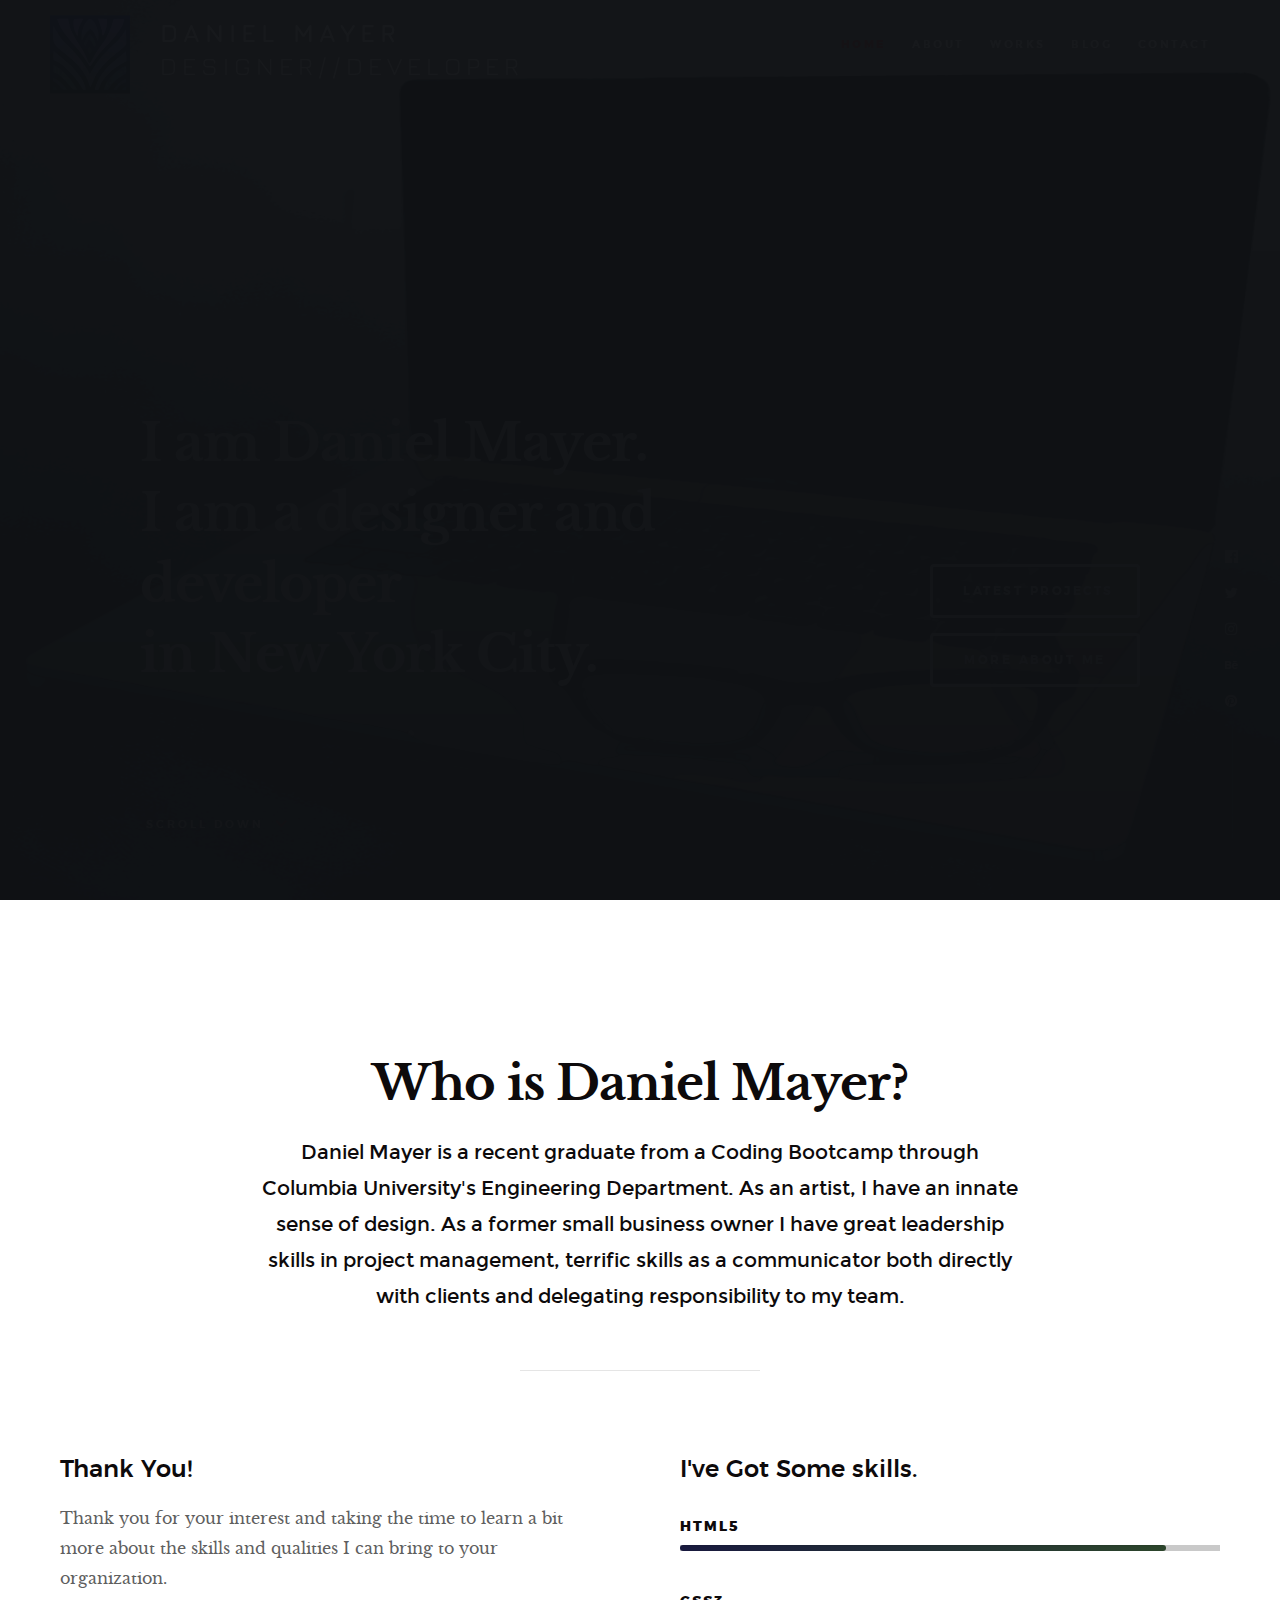
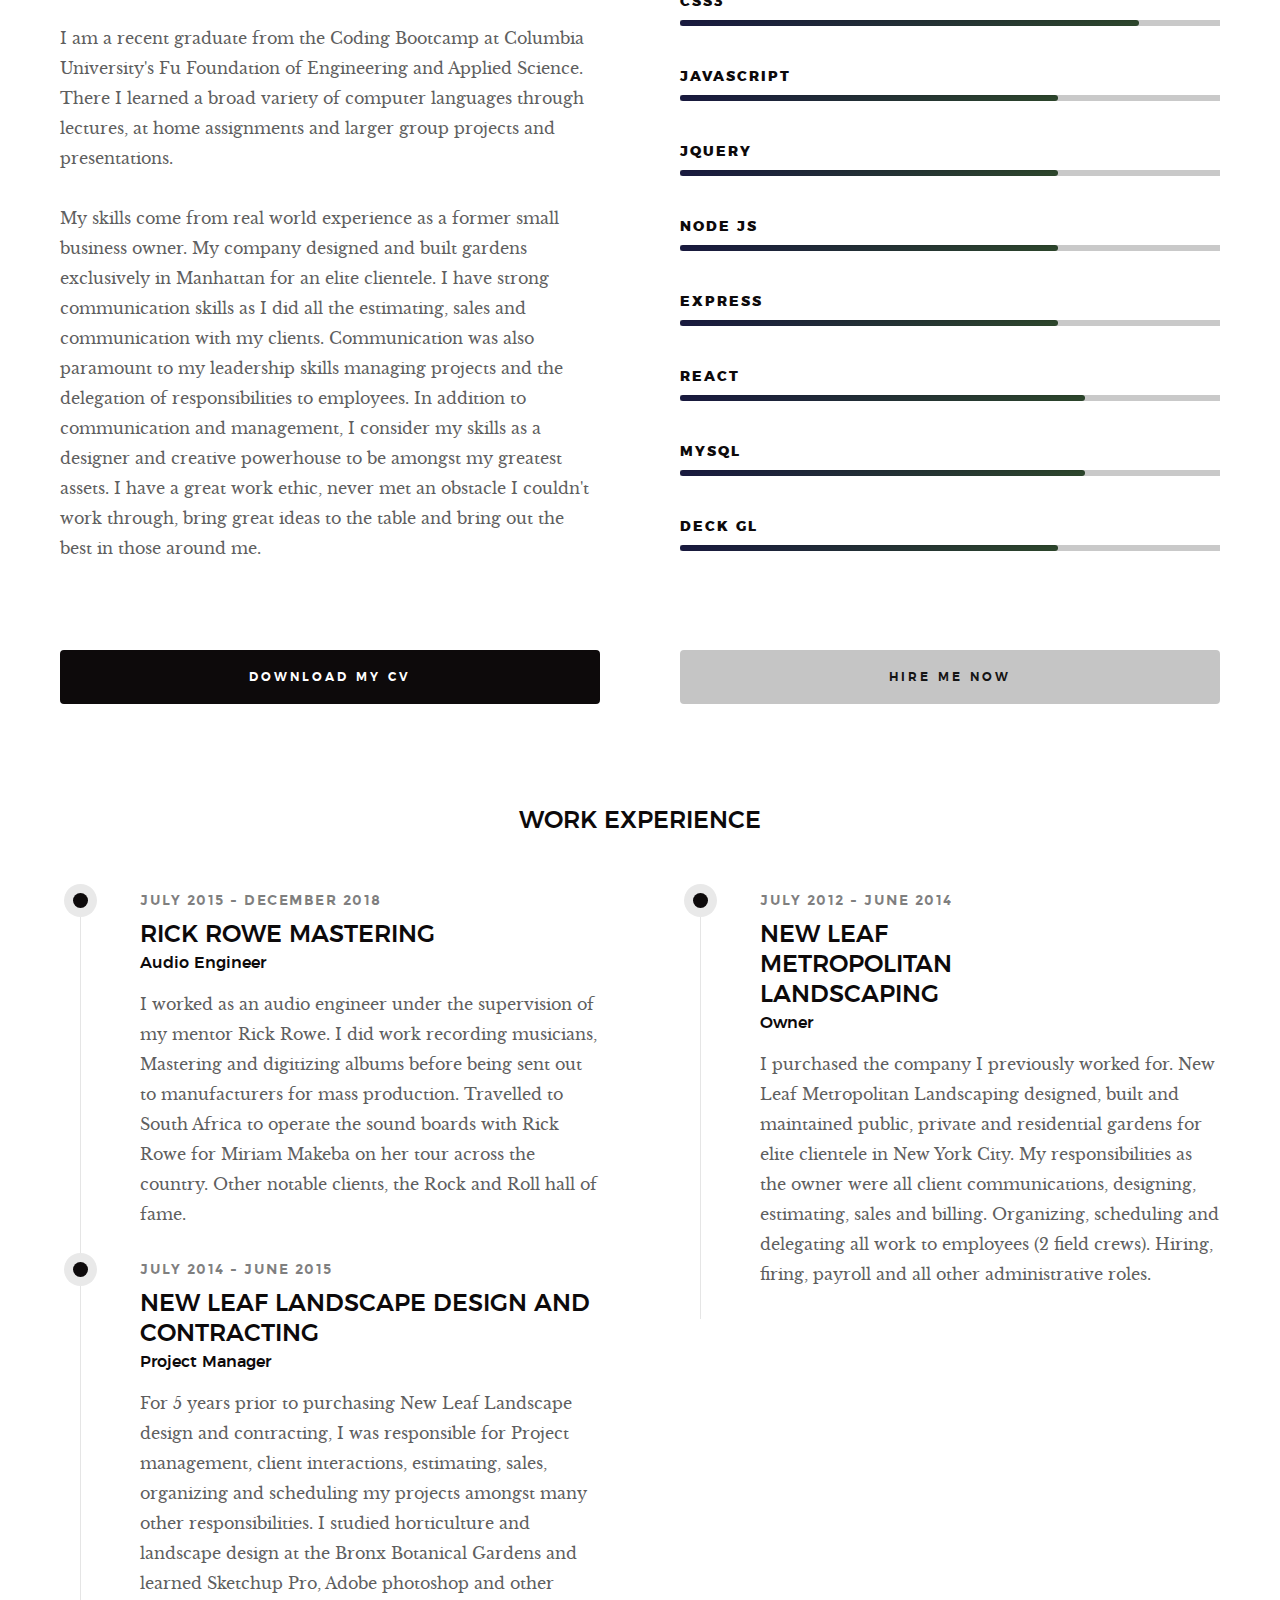
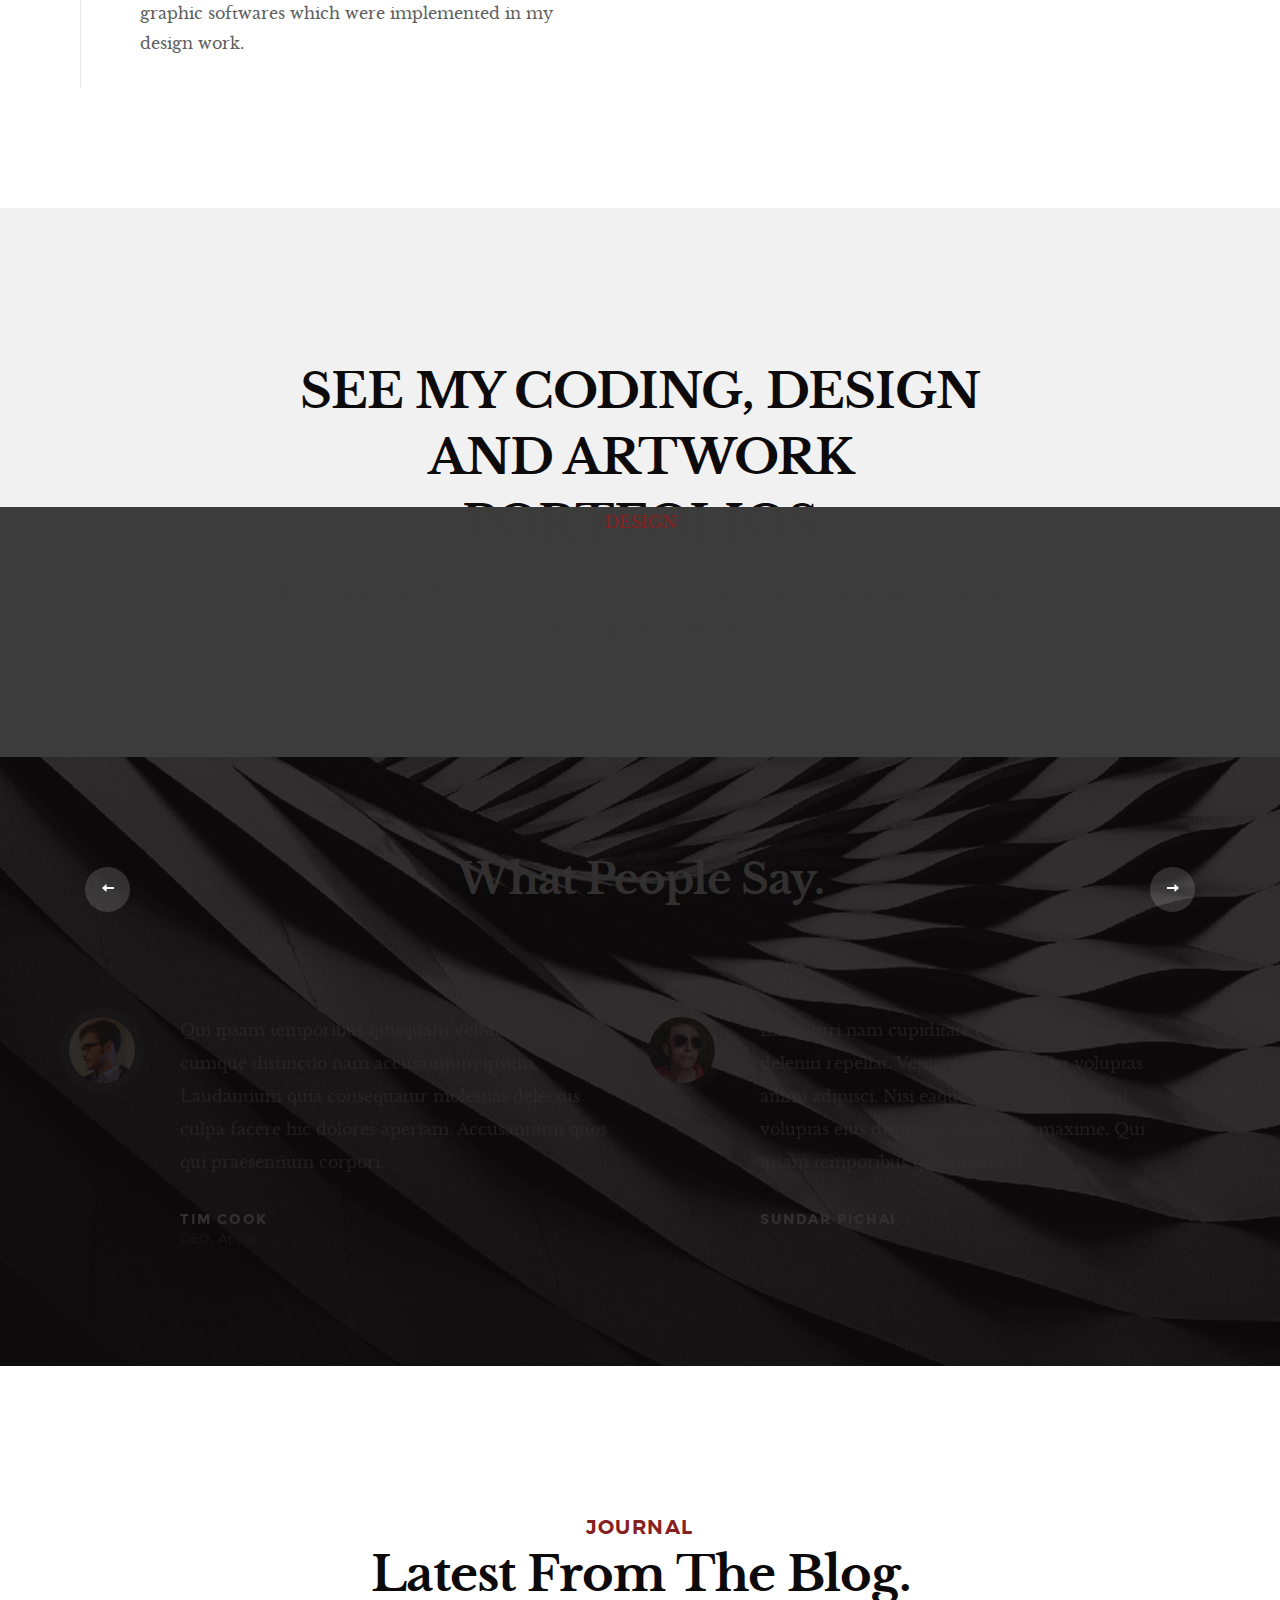
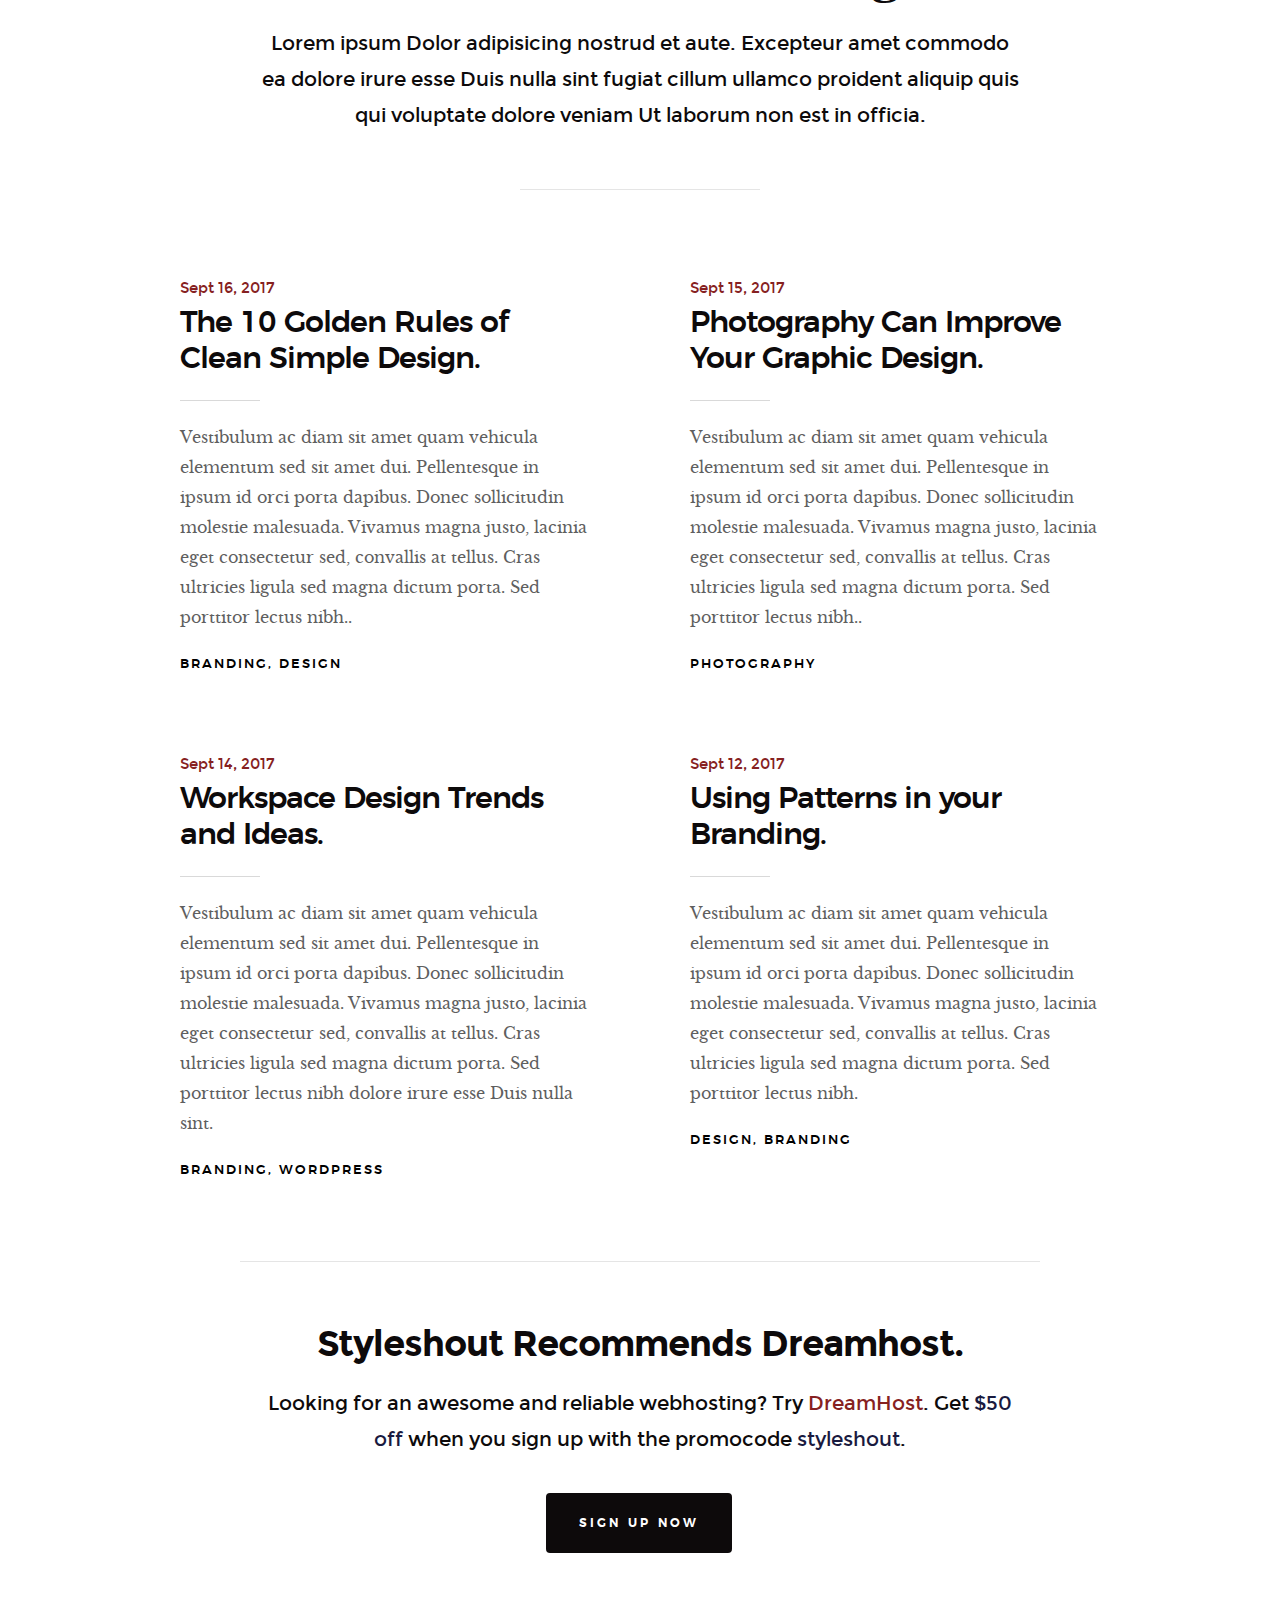
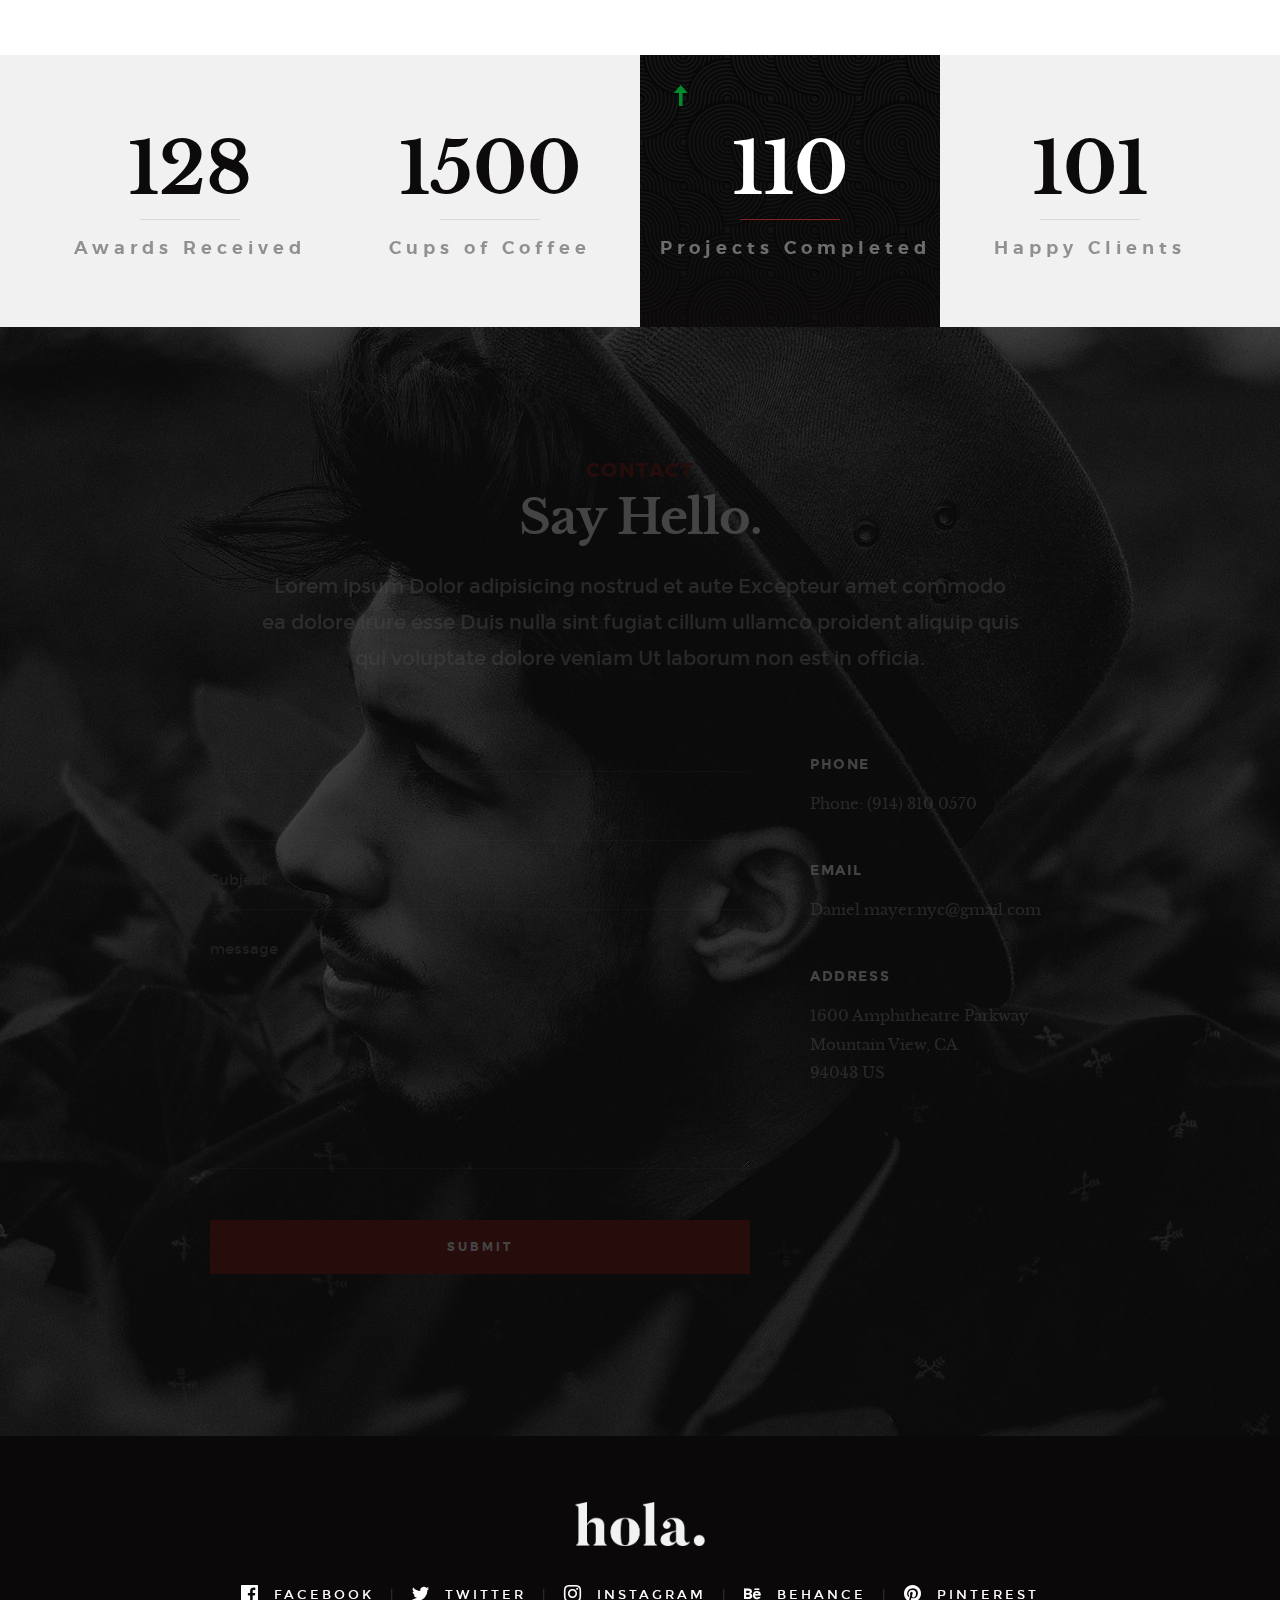
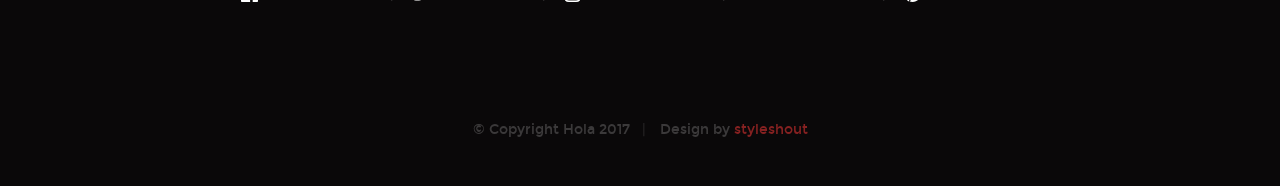
==== commit ae3c44f6: "dfasdf" ====
--- a/Hola10/index.html
+++ b/Hola10/index.html
@@ -1,31 +1,50 @@
 <!DOCTYPE html>
-<!--[if lt IE 9 ]><html class="no-js oldie" lang="en"> <![endif]-->
-<!--[if IE 9 ]><html class="no-js oldie ie9" lang="en"> <![endif]-->
+<!--[if lt IE 9]><html class="no-js oldie" lang="en"> <![endif]-->
+<!--[if IE 9]><html class="no-js oldie ie9" lang="en"> <![endif]-->
 <!--[if (gte IE 9)|!(IE)]><!-->
 <html class="no-js" lang="en">
-<!--<![endif]-->
-
-<head>
-
+  <!--<![endif]-->
+
+  <head>
     <!--- basic page needs
     ================================================== -->
-    <meta charset="utf-8">
-    <title>Hola</title>
-    <meta name="description" content="">
-    <meta name="author" content="">
+    <meta charset="utf-8" />
+    <title>Daniel Mayers PORTFOLIO</title>
+    <meta name="description" content="Daniel Mayers online Portfolio" />
+    <meta name="author" content="Daniel Mayer" />
 
     <!-- mobile specific metas
     ================================================== -->
-    <meta name="viewport" content="width=device-width, initial-scale=1">
-
+    <meta name="viewport" content="width=device-width, initial-scale=1" />
+
+    <link
+      rel="stylesheet"
+      href="https://maxcdn.bootstrapcdn.com/bootstrap/3.3.7/css/bootstrap.min.css"
+      integrity="sha384-BVYiiSIFeK1dGmJRAkycuHAHRg32OmUcww7on3RYdg4Va+PmSTsz/K68vbdEjh4u"
+      crossorigin="anonymous"
+    />
     <!-- CSS
     ================================================== -->
-    <link rel="stylesheet" href="css/base.css">
-    <link rel="stylesheet" href="css/vendor.css">
-    <link rel="stylesheet" href="css/main.css">
-    <link rel="stylesheet" href="css/revised.css">
-        <!-- google fonts -->
-    <link href="https://fonts.googleapis.com/css?family=Jura&display=swap" rel="stylesheet">
+    <link rel="stylesheet" href="css/base.css" />
+    <link rel="stylesheet" href="css/vendor.css" />
+    <link rel="stylesheet" href="css/main.css" />
+    <link rel="stylesheet" href="css/revised.css" />
+    <link rel="stylesheet" href="Landscape.css" />
+
+    <!-- google fonts -->
+    <link
+      href="https://fonts.googleapis.com/css?family=Jura&display=swap"
+      rel="stylesheet"
+    />
+    <link
+      href="https://fonts.googleapis.com/css?family=Work+Sans&display=swap"
+      rel="stylesheet"
+    />
+    <link
+      href="https://fonts.googleapis.com/css?family=Michroma&display=swap"
+      rel="stylesheet"
+    />
+
     <!-- script
     ================================================== -->
     <script src="js/modernizr.js"></script>
@@ -33,631 +52,918 @@
 
     <!-- favicons
     ================================================== -->
-    <link rel="shortcut icon" href="favicon.ico" type="image/x-icon">
-    <link rel="icon" href="favicon.ico" type="image/x-icon">
-
-</head>
-
-<body id="top">
-
+    <link rel="shortcut icon" href="favicon.ico" type="image/x-icon" />
+    <link rel="icon" href="favicon.ico" type="image/x-icon" />
+  </head>
+
+  <body id="top">
     <!-- header
     ================================================== -->
     <header class="s-header">
-
-        <div class="header-logo">
-            <a class="site-logo" id='rev-logo' href="index.html"><img src="images/new logo good 20 copy.png" alt="Homepage"></a>
-        </div>
-
-        <nav class="header-nav-wrap">
-            <ul class="header-nav">
-                <li class="current"><a class="smoothscroll"  href="#home" title="home">Home</a></li>
-                <li><a class="smoothscroll"  href="#about" title="about">About</a></li>
-                <li><a class="smoothscroll"  href="#works" title="works">Works</a></li>
-                <li><a class="smoothscroll"  href="#blog" title="blog">Blog</a></li>
-                <li><a class="smoothscroll"  href="#contact" title="contact">Contact</a></li>
-            </ul>
-        </nav>
-
-        <a class="header-menu-toggle" href="#0"><span>Menu</span></a>
-
-    </header> <!-- end s-header -->
-
-
-   <!-- home
+      <div
+        class="header-logo"
+        style="display: flex; flex-direction: row; flex-wrap: nowrap; align-content: center;"
+      >
+        <a class="site-logo" href="index.html"
+          ><img src="images/new logo good 20 copy.png" alt="Homepage"
+        /></a>
+        <div class="navname" style="display:flex;flex-direction: column;">
+          <h2 class='navp'>DANIEL MAYER</h2>
+          <h4 class='navp'>DESIGNER//DEVELOPER</h4>
+        </div>
+      </div>
+      <!-- <div class="navname" style="display:flex;flex-direction: column;">
+        <h2>DANIEL MAYER</h2>
+        <h4>DESIGNER//DEVELOPER</h4>
+      </div> -->
+      <nav class="header-nav-wrap">
+        <ul class="header-nav">
+          <li class="current">
+            <a class="smoothscroll" href="#home" title="home">Home</a>
+          </li>
+          <li><a class="smoothscroll" href="#about" title="about">About</a></li>
+          <li><a class="smoothscroll" href="#works" title="works">Works</a></li>
+          <li><a class="smoothscroll" href="#blog" title="blog">Blog</a></li>
+          <li>
+            <a class="smoothscroll" href="#contact" title="contact">Contact</a>
+          </li>
+        </ul>
+      </nav>
+
+      <a class="header-menu-toggle" href="#0"><span>Menu</span></a>
+    </header>
+    <!-- end s-header -->
+
+    <!-- home
    ================================================== -->
-   <section id="home" class="s-home page-hero target-section" data-parallax="scroll" data-image-src="images/Laptopglasses.png" data-natural-width=3000 data-natural-height=2000 data-position-y=center>
-   
-
-        <div class="overlay"></div>
-        <div class="shadow-overlay"></div>
-
-        <div class="home-content">
-
-            <div class="row home-content__main">
-
-                <!-- <h3>Hello There</h3> -->
-
-                <h1>
-                    I am Daniel Mayer. <br>
-                   I am a designer and developer <br>
-                     in New York City.
-                </h1>
-
-                <div class="home-content__buttons">
-                    <a href="#works" class="smoothscroll btn btn--stroke">
-                        Latest Projects
-                    </a>
-                    <a href="#about" class="smoothscroll btn btn--stroke">
-                        More About Me
-                    </a>
+    <section
+      id="home"
+      class="s-home page-hero target-section"
+      data-parallax="scroll"
+      data-image-src="images/Laptopglasses.png"
+      data-natural-width="3000"
+      data-natural-height="2000"
+      data-position-y="center"
+    >
+      <div class="overlay"></div>
+      <div class="shadow-overlay"></div>
+
+      <div class="home-content">
+        <div class="row home-content__main">
+          <!-- <h3>Hello There</h3> -->
+
+          <h1>
+            I am Daniel Mayer. <br />
+            I am a designer and developer <br />
+            in New York City.
+          </h1>
+
+          <div class="home-content__buttons">
+            <a href="#works" class="smoothscroll btn btn--stroke">
+              Latest Projects
+            </a>
+            <a href="#about" class="smoothscroll btn btn--stroke">
+              More About Me
+            </a>
+          </div>
+
+          <div class="home-content__scroll">
+            <a href="#about" class="scroll-link smoothscroll">
+              <span>Scroll Down</span>
+            </a>
+          </div>
+        </div>
+      </div>
+      <!-- end home-content -->
+
+      <ul class="home-social">
+        <li>
+          <a href="#"
+            ><i class="im im-facebook" aria-hidden="true"></i
+            ><span>Facebook</span></a
+          >
+        </li>
+        <li>
+          <a href="#"
+            ><i class="im im-twitter" aria-hidden="true"></i
+            ><span>Twiiter</span></a
+          >
+        </li>
+        <li>
+          <a href="#"
+            ><i class="im im-instagram" aria-hidden="true"></i
+            ><span>Instagram</span></a
+          >
+        </li>
+        <li>
+          <a href="#"
+            ><i class="im im-behance" aria-hidden="true"></i
+            ><span>Behance</span></a
+          >
+        </li>
+        <li>
+          <a href="#"
+            ><i class="im im-pinterest" aria-hidden="true"></i
+            ><span>Pinterest</span></a
+          >
+        </li>
+      </ul>
+      <!-- end home-social -->
+    </section>
+    <!-- end s-home -->
+
+    <!-- about
+    ================================================== -->
+    <section id="about" class="s-about target-section">
+      <div class="row narrow section-intro has-bottom-sep">
+        <div class="col-full text-center">
+          <!-- <h3>About</h3> -->
+          <h1>Who is Daniel Mayer?</h1>
+          <p class="lead">
+            Daniel Mayer is a recent graduate from a Coding Bootcamp through
+            Columbia University's Engineering Department. As an artist, I have
+            an innate sense of design. As a former small business owner I have
+            great leadership skills in project management, terrific skills as a
+            communicator both directly with clients and delegating
+            responsibility to my team.
+          </p>
+        </div>
+      </div>
+
+      <div class="row about-content">
+        <div class="col-six tab-full left">
+          <h3>Thank You!</h3>
+
+          <p>
+            Thank you for your interest and taking the time to learn a bit more
+            about the skills and qualities I can bring to your organization.
+          </p>
+          <p>
+            I am a recent graduate from the Coding Bootcamp at Columbia
+            University's Fu Foundation of Engineering and Applied Science. There
+            I learned a broad variety of computer languages through lectures, at
+            home assignments and larger group projects and presentations.
+          </p>
+          <p>
+            My skills come from real world experience as a former small business
+            owner. My company designed and built gardens exclusively in
+            Manhattan for an elite clientele. I have strong communication skills
+            as I did all the estimating, sales and communication with my
+            clients. Communication was also paramount to my leadership skills
+            managing projects and the delegation of responsibilities to
+            employees. In addition to communication and management, I consider
+            my skills as a designer and creative powerhouse to be amongst my
+            greatest assets. I have a great work ethic, never met an obstacle I
+            couldn't work through, bring great ideas to the table and bring out
+            the best in those around me.
+          </p>
+        </div>
+
+        <div class="col-six tab-full right">
+          <h3>I've Got Some skills.</h3>
+
+          <ul class="skill-bars">
+            <li>
+              <div class="progress percent90"><span>90%</span></div>
+              <strong>HTML5</strong>
+            </li>
+            <li>
+              <div class="progress percent85"><span>85%</span></div>
+              <strong>CSS3</strong>
+            </li>
+            <li>
+              <div class="progress percent70"><span>70%</span></div>
+              <strong>Javascript</strong>
+            </li>
+            <li>
+              <div class="progress percent70"><span>70%</span></div>
+              <strong>JQuery</strong>
+            </li>
+            <li>
+              <div class="progress percent70"><span>70%</span></div>
+              <strong>Node Js</strong>
+            </li>
+            <li>
+              <div class="progress percent70"><span>70%</span></div>
+              <strong>Express</strong>
+            </li>
+            <li>
+              <div class="progress percent75"><span>75%</span></div>
+              <strong>React</strong>
+            </li>
+            <li>
+              <div class="progress percent75"><span>75%</span></div>
+              <strong>Mysql</strong>
+            </li>
+            <li>
+              <div class="progress percent70"><span>70%</span></div>
+              <strong>Deck gl</strong>
+            </li>
+          </ul>
+        </div>
+      </div>
+      <!-- end about-content -->
+
+      <div class="row about-content about-content--buttons">
+        <div class="col-six tab-full left">
+          <a href="#0" class="btn btn--primary full-width">Download My CV</a>
+        </div>
+        <div class="col-six tab-full right">
+          <a href="#0" class="btn full-width">Hire Me Now</a>
+        </div>
+      </div>
+      <!-- end about-content buttons -->
+
+      <div class="row about-content about-content--timeline">
+        <div class="col-full text-center">
+          <h3>WORK EXPERIENCE</h3>
+        </div>
+
+        <div class="col-six tab-full left">
+          <div class="timeline">
+            <div class="timeline__block">
+              <div class="timeline__bullet"></div>
+              <div class="timeline__header">
+                <p class="timeline__timeframe">July 2015 - December 2018</p>
+                <h3 class="workhistitle">RICK ROWE MASTERING</h3>
+                <h5>Audio Engineer</h5>
+              </div>
+              <div class="timeline__desc">
+                <p>
+                  I worked as an audio engineer under the supervision of my
+                  mentor Rick Rowe. I did work recording musicians, Mastering
+                  and digitizing albums before being sent out to manufacturers
+                  for mass production. Travelled to South Africa to operate the
+                  sound boards with Rick Rowe for Miriam Makeba on her tour
+                  across the country. Other notable clients, the Rock and Roll
+                  hall of fame.
+                </p>
+              </div>
+            </div>
+            <!-- end timeline__block -->
+
+            <div class="timeline__block">
+              <div class="timeline__bullet"></div>
+              <div class="timeline__header">
+                <p class="timeline__timeframe">July 2014 - June 2015</p>
+                <h3 class="workhistitle">
+                  NEW LEAF LANDSCAPE DESIGN AND CONTRACTING
+                </h3>
+                <h5>Project Manager</h5>
+              </div>
+              <div class="timeline__desc">
+                <p>
+                  For 5 years prior to purchasing New Leaf Landscape design and
+                  contracting, I was responsible for Project management, client
+                  interactions, estimating, sales, organizing and scheduling my
+                  projects amongst many other responsibilities. I studied
+                  horticulture and landscape design at the Bronx Botanical
+                  Gardens and learned Sketchup Pro, Adobe photoshop and other
+                  graphic softwares which were implemented in my design work.
+                </p>
+              </div>
+            </div>
+            <!-- end timeline__block -->
+          </div>
+          <!-- end timeline -->
+        </div>
+        <!-- end left -->
+
+        <div class="col-six tab-full right">
+          <div class="timeline">
+            <div class="timeline__block">
+              <div class="timeline__bullet"></div>
+              <div class="timeline__header">
+                <p class="timeline__timeframe">July 2012 - June 2014</p>
+                <h3 class="workhistitle">
+                  NEW LEAF <br />
+                  METROPOLITAN<br />
+                  LANDSCAPING
+                </h3>
+                <h5>Owner</h5>
+              </div>
+              <div class="timeline__desc">
+                <p>
+                  I purchased the company I previously worked for. New Leaf
+                  Metropolitan Landscaping designed, built and maintained
+                  public, private and residential gardens for elite clientele in
+                  New York City. My responsibilities as the owner were all
+                  client communications, designing, estimating, sales and
+                  billing. Organizing, scheduling and delegating all work to
+                  employees (2 field crews). Hiring, firing, payroll and all
+                  other administrative roles.
+                </p>
+              </div>
+            </div>
+            <!-- end timeline__block -->
+            <!-- 
+            <div class="timeline__block">
+              <div class="timeline__bullet"></div>
+              <div class="timeline__header">
+                <p class="timeline__timeframe">July 2011 - June 2012</p>
+                <h3>Epic Design Agency</h3>
+                <h5>Web Designer</h5>
+              </div>
+              <div class="timeline__desc">
+                <p>
+                  Lorem ipsum Occaecat do esse ex et dolor culpa nisi ex in
+                  magna consectetur nisi cupidatat laboris esse eiusmod deserunt
+                  aute do quis velit esse sed Ut proident cupidatat nulla esse
+                  cillum laborum occaecat nostrud sit dolor incididunt amet est
+                  occaecat nisi incididunt.
+                </p>
+              </div>
+            </div> -->
+            <!-- end timeline__block -->
+          </div>
+          <!-- end timeline -->
+        </div>
+        <!-- end right -->
+      </div>
+      <!-- end about-content timeline -->
+    </section>
+    <!-- end about -->
+
+    <!-- works
+    ================================================== -->
+    <section
+      id="works"
+      class="s-works target-section"
+      style="padding-bottom: 30px;"
+    >
+      <div class="row narrow section-intro has-bottom-sep">
+        <div class="col-full">
+          <!-- <h3>PORTFOLIO</h3> -->
+          <h1>SEE MY CODING, DESIGN AND ARTWORK PORTFOLIOS</h1>
+
+          <p class="lead" id='portdesc'>
+            Explore some of my most recent coding projects, landscape design
+            work and original artwork.
+          </p>
+        </div>
+      </div>
+      <container>
+        <row class="cardrow">
+          <col-1>
+          <div class="linkinfo">
+            <a class="linkbutt" type="button" href="artwork.html">ARTWORK</a>
+          </div>
+            
+            </a>
+          </col-1>
+          <col-2>
+            <div class="linkinfo">
+              <a class="linkbutt" type="button" href="coding.html">CODING</a>
+            </div>
+          </col-2>
+          <col-3>
+            <div class="linkinfo">
+              <a class="linkbutt" type="button" href="landscape.html">DESIGN</a>
+            </div>
+          </col-3>
+        </row>
+      </container>
+      <!-- end masonry -->
+      <!-- <div class="container">
+        <div class="row">
+          <div class="col">
+            <a class="artworklink" href="artwork.html">
+              <img class="imglink" src="images/prism.png" alt="Homepage"
+            /></a>
+          </div>
+          <div class="col">
+            <a class="site-logo" href="coding.html"
+              ><img class="imglink" src="images/prism.png" alt="Homepage"
+            /></a>
+          </div>
+          <div class="col">
+            <a class="site-logo" href="landscape.html"
+              ><img
+                class="imglink"
+                src="./images/landscape_image1/caladium1_lg.png"
+                alt="Homepage"
+            /></a>
+          </div>
+        </div>
+      </div> -->
+    </section>
+    <!-- end works -->
+
+    <!-- testimonials
+    ================================================== -->
+    <div class="s-testimonials">
+      <div class="overlay"></div>
+
+      <div class="row testimonials-header">
+        <div class="col-full">
+          <h1 class="h02">What People Say.</h1>
+        </div>
+      </div>
+
+      <div class="row testimonials">
+        <div class="col-full testimonials__slider">
+          <div class="testimonials__slide">
+            <img
+              src="images/avatars/user-01.jpg"
+              alt="Author image"
+              class="testimonials__avatar"
+            />
+            <p>
+              Qui ipsam temporibus quisquam velMaiores eos cumque distinctio nam
+              accusantium ipsum. Laudantium quia consequatur molestias delectus
+              culpa facere hic dolores aperiam. Accusantium quos qui praesentium
+              corpori.
+            </p>
+            <div class="testimonials__author h06">
+              Tim Cook
+              <span>CEO, Apple</span>
+            </div>
+          </div>
+
+          <div class="testimonials__slide">
+            <img
+              src="images/avatars/user-05.jpg"
+              alt="Author image"
+              class="testimonials__avatar"
+            />
+            <p>
+              Excepturi nam cupiditate culpa doloremque deleniti repellat.
+              Veniam quos repellat voluptas animi adipisci. Nisi eaque
+              consequatur. Quasi voluptas eius distinctio. Atque eos maxime. Qui
+              ipsam temporibus quisquam vel.
+            </p>
+            <div class="testimonials__author h06">
+              Sundar Pichai
+              <span>CEO, Google</span>
+            </div>
+          </div>
+
+          <div class="testimonials__slide">
+            <img
+              src="images/avatars/user-02.jpg"
+              alt="Author image"
+              class="testimonials__avatar"
+            />
+            <p>
+              Repellat dignissimos libero. Qui sed at corrupti expedita voluptas
+              odit. Nihil ea quia nesciunt. Ducimus aut sed ipsam. Autem eaque
+              officia cum exercitationem sunt voluptatum accusamus. Quasi
+              voluptas eius distinctio.
+            </p>
+            <div class="testimonials__author h06">
+              Satya Nadella
+              <span>CEO, Microsoft</span>
+            </div>
+          </div>
+        </div>
+        <!-- end testimonials__slider -->
+      </div>
+      <!-- end testimonials -->
+    </div>
+    <!-- end s-testimonials -->
+
+    <!-- blog
+    ================================================== -->
+    <section id="blog" class="s-blog target-section">
+      <div class="row narrow section-intro has-bottom-sep">
+        <div class="col-full">
+          <h3>Journal</h3>
+          <h1>Latest From The Blog.</h1>
+          <p class="lead">
+            Lorem ipsum Dolor adipisicing nostrud et aute. Excepteur amet
+            commodo ea dolore irure esse Duis nulla sint fugiat cillum ullamco
+            proident aliquip quis qui voluptate dolore veniam Ut laborum non est
+            in officia.
+          </p>
+        </div>
+      </div>
+
+      <div class="row blog-content">
+        <div class="col-full">
+          <div class="blog-list block-1-2 block-tab-full">
+            <article class="col-block">
+              <div class="blog-date">
+                <a href="blog-single.html">Sept 16, 2017</a>
+              </div>
+
+              <h2 class="h01">
+                <a href="blog-single.html"
+                  >The 10 Golden Rules of Clean Simple Design.</a
+                >
+              </h2>
+              <p>
+                Vestibulum ac diam sit amet quam vehicula elementum sed sit amet
+                dui. Pellentesque in ipsum id orci porta dapibus. Donec
+                sollicitudin molestie malesuada. Vivamus magna justo, lacinia
+                eget consectetur sed, convallis at tellus. Cras ultricies ligula
+                sed magna dictum porta. Sed porttitor lectus nibh..
+              </p>
+
+              <div class="blog-cat">
+                <a href="blog.html">Branding</a><a href="blog.html">Design</a>
+              </div>
+            </article>
+            <article class="col-block">
+              <div class="blog-date">
+                <a href="blog-single.html">Sept 15, 2017</a>
+              </div>
+
+              <h2 class="h01">
+                <a href="blog-single.html"
+                  >Photography Can Improve Your Graphic Design.</a
+                >
+              </h2>
+              <p>
+                Vestibulum ac diam sit amet quam vehicula elementum sed sit amet
+                dui. Pellentesque in ipsum id orci porta dapibus. Donec
+                sollicitudin molestie malesuada. Vivamus magna justo, lacinia
+                eget consectetur sed, convallis at tellus. Cras ultricies ligula
+                sed magna dictum porta. Sed porttitor lectus nibh..
+              </p>
+
+              <div class="blog-cat">
+                <a href="blog.html">Photography</a>
+              </div>
+            </article>
+            <article class="col-block">
+              <div class="blog-date">
+                <a href="blog-single.html">Sept 14, 2017</a>
+              </div>
+
+              <h2 class="h01">
+                <a href="blog-single.html"
+                  >Workspace Design Trends and Ideas.</a
+                >
+              </h2>
+              <p>
+                Vestibulum ac diam sit amet quam vehicula elementum sed sit amet
+                dui. Pellentesque in ipsum id orci porta dapibus. Donec
+                sollicitudin molestie malesuada. Vivamus magna justo, lacinia
+                eget consectetur sed, convallis at tellus. Cras ultricies ligula
+                sed magna dictum porta. Sed porttitor lectus nibh dolore irure
+                esse Duis nulla sint.
+              </p>
+
+              <div class="blog-cat">
+                <a href="blog.html">Branding</a
+                ><a href="blog.html">Wordpress</a>
+              </div>
+            </article>
+            <article class="col-block">
+              <div class="blog-date">
+                <a href="blog-single.html">Sept 12, 2017</a>
+              </div>
+              <h2 class="h01">
+                <a href="blog-single.html">Using Patterns in your Branding.</a>
+              </h2>
+              <p>
+                Vestibulum ac diam sit amet quam vehicula elementum sed sit amet
+                dui. Pellentesque in ipsum id orci porta dapibus. Donec
+                sollicitudin molestie malesuada. Vivamus magna justo, lacinia
+                eget consectetur sed, convallis at tellus. Cras ultricies ligula
+                sed magna dictum porta. Sed porttitor lectus nibh.
+              </p>
+
+              <div class="blog-cat">
+                <a href="blog.html">Design</a><a href="blog.html">Branding</a>
+              </div>
+            </article>
+          </div>
+          <!-- end blog-list -->
+        </div>
+        <!-- end col-full -->
+      </div>
+      <!-- end blog-content -->
+    </section>
+    <!-- end s-blog -->
+
+    <!-- s-cta
+    ================================================== -->
+    <section class="s-cta">
+      <div class="row narrow cta">
+        <div class="col-full cta__content">
+          <h2 class="h01">
+            <a href="http://www.dreamhost.com/r.cgi?287326|STYLESHOUT"
+              >Styleshout Recommends Dreamhost.</a
+            >
+          </h2>
+
+          <p class="lead">
+            Looking for an awesome and reliable webhosting? Try
+            <a href="http://www.dreamhost.com/r.cgi?287326|STYLESHOUT"
+              >DreamHost</a
+            >. Get <span>$50 off</span> when you sign up with the promocode
+            <span>styleshout</span>.
+          </p>
+
+          <div class="cta__action">
+            <a
+              class="btn btn--primary btn--large"
+              href="http://www.dreamhost.com/r.cgi?287326|STYLESHOUT"
+              >Sign Up Now</a
+            >
+          </div>
+        </div>
+      </div>
+      <!-- end cta -->
+    </section>
+
+    <!-- s-stats
+    ================================================== -->
+    <section id="stats" class="s-stats">
+      <div class="row block-1-4 block-tab-1-2 block-mob-full stats">
+        <div class="col-block stats__col ">
+          <div class="stats__count">
+            128
+          </div>
+          <h4>Awards Received</h4>
+        </div>
+        <div class="col-block stats__col">
+          <div class="stats__count">
+            1500
+          </div>
+          <h4>Cups of Coffee</h4>
+        </div>
+        <div class="col-block stats__col stats__col--highlight">
+          <div class="stats__upsign">
+            <a href="#"><i class="im im-arrow-up" aria-hidden="true"></i></a>
+          </div>
+          <div class="stats__count">
+            110
+          </div>
+          <h4>Projects Completed</h4>
+        </div>
+        <div class="col-block stats__col">
+          <div class="stats__count">
+            101
+          </div>
+          <h4>Happy Clients</h4>
+        </div>
+      </div>
+    </section>
+    <!-- end s-stats -->
+
+    <!-- s-stats
+    ================================================== -->
+    <section id="contact" class="s-contact target-section">
+      <div class="overlay"></div>
+
+      <div class="row narrow section-intro">
+        <div class="col-full">
+          <h3>Contact</h3>
+          <h1>Say Hello.</h1>
+
+          <p class="lead">
+            Lorem ipsum Dolor adipisicing nostrud et aute Excepteur amet commodo
+            ea dolore irure esse Duis nulla sint fugiat cillum ullamco proident
+            aliquip quis qui voluptate dolore veniam Ut laborum non est in
+            officia.
+          </p>
+        </div>
+      </div>
+
+      <div class="row contact__main">
+        <div class="col-eight tab-full contact__form">
+          <form name="contactForm" id="contactForm" method="post" action="">
+            <fieldset>
+              <div class="form-field">
+                <input
+                  name="contactName"
+                  type="text"
+                  id="contactName"
+                  placeholder="Name"
+                  value=""
+                  minlength="2"
+                  required=""
+                  aria-required="true"
+                  class="full-width"
+                />
+              </div>
+              <div class="form-field">
+                <input
+                  name="contactEmail"
+                  type="email"
+                  id="contactEmail"
+                  placeholder="Email"
+                  value=""
+                  required=""
+                  aria-required="true"
+                  class="full-width"
+                />
+              </div>
+              <div class="form-field">
+                <input
+                  name="contactSubject"
+                  type="text"
+                  id="contactSubject"
+                  placeholder="Subject"
+                  value=""
+                  class="full-width"
+                />
+              </div>
+              <div class="form-field">
+                <textarea
+                  name="contactMessage"
+                  id="contactMessage"
+                  placeholder="message"
+                  rows="10"
+                  cols="50"
+                  required=""
+                  aria-required="true"
+                  class="full-width"
+                ></textarea>
+              </div>
+              <div class="form-field">
+                <button class="full-width btn--primary">Submit</button>
+                <div class="submit-loader">
+                  <div class="text-loader">Sending...</div>
+                  <div class="s-loader">
+                    <div class="bounce1"></div>
+                    <div class="bounce2"></div>
+                    <div class="bounce3"></div>
+                  </div>
                 </div>
-
-                <div class="home-content__scroll">
-                    <a href="#about" class="scroll-link smoothscroll">
-                        <span>Scroll Down</span>
-                    </a>
+              </div>
+            </fieldset>
+          </form>
+
+          <!-- contact-warning -->
+          <div class="message-warning">
+            Something went wrong. Please try again.
+          </div>
+
+          <!-- contact-success -->
+          <div class="message-success">
+            Your message was sent, thank you!<br />
+          </div>
+        </div>
+        <div class="col-four tab-full contact__infos">
+          <h4 class="h06">Phone</h4>
+          <p>
+            Phone: (914) 310 0570<br />
+          
+          </p>
+
+          <h4 class="h06">Email</h4>
+          <p>
+          Daniel.mayer.nyc@gmail.com
+          </p>
+
+          <h4 class="h06">Address</h4>
+          <p>
+            1600 Amphitheatre Parkway<br />
+            Mountain View, CA<br />
+            94043 US
+          </p>
+        </div>
+      </div>
+    </section>
+    <!-- end s-contact -->
+
+    <!-- footer
+    ================================================== -->
+    <footer>
+      <div class="row">
+        <div class="col-full">
+          <div class="footer-logo">
+            <a class="footer-site-logo" href="#0"
+              ><img src="images/logo.png" alt="Homepage"
+            /></a>
+          </div>
+
+          <ul class="footer-social">
+            <li>
+              <a href="#0">
+                <i class="im im-facebook" aria-hidden="true"></i>
+                <span>Facebook</span>
+              </a>
+            </li>
+            <li>
+              <a href="#0">
+                <i class="im im-twitter" aria-hidden="true"></i>
+                <span>Twitter</span>
+              </a>
+            </li>
+            <li>
+              <a href="#0">
+                <i class="im im-instagram" aria-hidden="true"></i>
+                <span>Instagram</span>
+              </a>
+            </li>
+            <li>
+              <a href="#0">
+                <i class="im im-behance" aria-hidden="true"></i>
+                <span>Behance</span>
+              </a>
+            </li>
+            <li>
+              <a href="#0">
+                <i class="im im-pinterest" aria-hidden="true"></i>
+                <span>Pinterest</span>
+              </a>
+            </li>
+          </ul>
+        </div>
+      </div>
+
+      <div class="row footer-bottom">
+        <div class="col-twelve">
+          <div class="copyright">
+            <span>© Copyright Hola 2017</span>
+            <span
+              >Design by
+              <a href="https://www.styleshout.com/">styleshout</a></span
+            >
+          </div>
+
+          <div class="go-top">
+            <a class="smoothscroll" title="Back to Top" href="#top"
+              ><i class="im im-arrow-up" aria-hidden="true"></i
+            ></a>
+          </div>
+        </div>
+      </div>
+      <!-- end footer-bottom -->
+    </footer>
+    <!-- end footer -->
+
+    <!-- photoswipe background
+    ================================================== -->
+    <div aria-hidden="true" class="pswp" role="dialog" tabindex="-1">
+      <div class="pswp__bg"></div>
+      <div class="pswp__scroll-wrap">
+        <div class="pswp__container">
+          <div class="pswp__item"></div>
+          <div class="pswp__item"></div>
+          <div class="pswp__item"></div>
+        </div>
+
+        <div class="pswp__ui pswp__ui--hidden">
+          <div class="pswp__top-bar">
+            <div class="pswp__counter"></div>
+            <button
+              class="pswp__button pswp__button--close"
+              title="Close (Esc)"
+            ></button>
+            <button
+              class="pswp__button pswp__button--share"
+              title="Share"
+            ></button>
+            <button
+              class="pswp__button pswp__button--fs"
+              title="Toggle fullscreen"
+            ></button>
+            <button
+              class="pswp__button pswp__button--zoom"
+              title="Zoom in/out"
+            ></button>
+            <div class="pswp__preloader">
+              <div class="pswp__preloader__icn">
+                <div class="pswp__preloader__cut">
+                  <div class="pswp__preloader__donut"></div>
                 </div>
-
+              </div>
             </div>
-
-        </div> <!-- end home-content -->
-
-        <!-- <ul class="home-social">
-            <li>
-                <a href="https://www.facebook.com/dan.mayer.9699/about?lst=1393033378%3A1393033378%3A1579112029"><i class="im im-facebook" aria-hidden="true"></i><span>Facebook</span></a>
-            </li>
-            <li>
-                <a href="#"><i class="im im-twitter" aria-hidden="true"></i><span>Twiiter</span></a>
-            </li>
-            <li>
-                <a href="#"><i class="im im-instagram" aria-hidden="true"></i><span>Instagram</span></a>
-            </li>
-            <li>
-                <a href="#"><i class="im im-behance" aria-hidden="true"></i><span>Behance</span></a>
-            </li>
-            <li>
-                <a href="#"><i class="im im-pinterest" aria-hidden="true"></i><span>Pinterest</span></a>
-            </li>
-        </ul>  -->
-        <!-- end home-social -->
-
-    </section> 
-
-
-    <!-- about
-    ================================================== -->
-    <section id="about" class="s-about target-section">
-        
-        <div class="row narrow section-intro has-bottom-sep">
-            <div class="col-full text-center">
-                <!-- <h3>About</h3> -->
-                <h1>Who is Daniel Mayer?</h1>
-                <p class="lead">Daniel Mayer is a recent graduate from a Coding Bootcamp through Columbia University's Engineering Department.  As an artist, I have an innate sense of design.  As a former small business owner I have great leadership skills in project management, terrific skills as a communicator both directly with clients and delegating responsibility to my team.</p>
-            </div>
-        </div>
-
-        <div class="row about-content">
-
-            <div class="col-six tab-full left">
-                <h3>Thank You!</h3>
-
-                <p>  Thank you for your interest and taking the time to learn a bit more about the skills and qualities I can bring to your organization.  </p>
-
-                <p>
-                I am a recent graduate from the Coding Bootcamp at Columbia University's Fu Foundation of Engineering and Applied Science.  There I learned a broad variety of computer languages through lectures, at home assignments and larger group projects and presentations.  
-                </p>
-
-                <p>
-                My skills come from real world experience as a former small business owner.  My company designed and built gardens exclusively in Manhattan for an elite clientele.  I have strong communication skills as I did all the estimating, sales and communication with my clients.  Communication was also paramount to my leadership skills managing projects and the delegation of responsibilities to employees. In addition to communication and management, I consider my skills as a designer and creative powerhouse to be amongst my greatest assets.  I have a great work ethic, never met an obstacle I couldn't work through, bring great ideas to the table and bring out the best in those around me.
-                    </p>
-            </div>
-
-            <div class="col-six tab-full right">
-                <h3>I've Got Some skills.</h3>
-
-                <ul class="skill-bars">
-                    <li>
-                    <div class="progress percent90"><span>90%</span></div>
-                    <strong>HTML5</strong>
-                    </li>
-                    <li>
-                    <div class="progress percent85"><span>85%</span></div>
-                    <strong>CSS3</strong>
-                    </li>
-                    <li>
-                        <div class="progress percent70"><span>70%</span></div>
-                        <strong>Javascript</strong>
-                        </li>
-                    <li>
-                    <div class="progress percent70"><span>70%</span></div>
-                    <strong>JQuery</strong>
-                    </li>
-                    <li>
-                        <div class="progress percent70"><span>70%</span></div>
-                        <strong>Node Js</strong>
-                        </li>
-                        <li>
-                            <div class="progress percent70"><span>70%</span></div>
-                            <strong>Express</strong>
-                            </li>
-                    <li>
-                    <div class="progress percent75"><span>75%</span></div>
-                    <strong>React</strong>
-                    </li>
-                    <li>
-                    <div class="progress percent75"><span>75%</span></div>
-                    <strong>Mysql</strong>
-                    </li>   
-                    <li>
-                    <div class="progress percent70"><span>70%</span></div>
-                    <strong>Deck gl</strong>
-                    </li>   
-                </ul>
-            </div>
-
-        </div> <!-- end about-content -->
-
-        <!-- <div class="row about-content about-content--buttons">
-
-            <div class="col-six tab-full left">
-                <a href="#0" class="btn btn--primary full-width">Download My CV</a>
-            </div>
-            <div class="col-six tab-full right">
-                <a href="#0" class="btn full-width">Hire Me Now</a>
-            </div> -->
-
-        <!-- </div> -->
-         <!-- end about-content buttons -->
-
-        <div class="row about-content about-content--timeline">
-
-            <div class="col-full text-center">
-                <h3>WORK EXPERIENCE</h3>
-            </div>
-
-            <div class="col-six tab-full left">
-                <div class="timeline">
-
-                    <div class="timeline__block">
-                        <div class="timeline__bullet"></div>
-                        <div class="timeline__header">
-                            <p class="timeline__timeframe">July 2015 - December 2018</p>
-                            <h3>NEW LEAF METROPOLITAN LANDSCAPING</h3>
-                            <h5>Owner</h5>
-                        </div>
-                        <div class="timeline__desc">
-                            <p>I purchased the company I previously worked for.  New Leaf Metropolitan Landscaping designed, built and maintained public, private and residential gardens for elite clientele in New York City.  My responsibilities as the owner were all client communications, designing, estimating, sales and billing.  Organizing, scheduling and delegating all work to employees (2 field crews).  Hiring, firing, payroll and all other administrative roles.</p>
-                        </div>
-                    </div> <!-- end timeline__block -->
-
-                    <div class="timeline__block">
-                        <div class="timeline__bullet"></div>
-                        <div class="timeline__header">
-                            <p class="timeline__timeframe">March 2005 - December 2014</p>
-                            <h3>New Leaf Landscape design and contracting</h3>
-                            <h5>Project Manager</h5>
-                        </div>
-                        <div class="timeline__desc">	
-                            <p>  For 5 years prior to purchasing New Leaf Landscape design and contracting, I was responsible for Project management, client interactions, estimating, sales, organizing and scheduling my projects amongst many other responsibilities.  I studied horticulture and landscape design at the Bronx Botanical Gardens and learned Sketchup Pro, Adobe photoshop and other graphic softwares which were implemented in my design work.</p>
-                        </div>
-                    </div> <!-- end timeline__block -->
-
-                </div> <!-- end timeline -->
-            </div> <!-- end left -->
-
-            <div class="col-six tab-full right">
-                <div class="timeline">
-
-                    <div class="timeline__block">
-                        <div class="timeline__bullet"></div>
-                        <div class="timeline__header">
-                            <p class="timeline__timeframe">July 2002 - June 2005</p>
-                            <h3>Rick Rowe Mastering</h3>
-                            <h5>Audio Engineer</h5>
-                        </div>
-                        <div class="timeline__desc">
-                            <p>I worked as an audio engineer under the supervision of my mentor Rick Rowe.  I did work recording musicians, Mastering and digitizing albums before being sent out to manufacturers for mass production.  Travelled to South Africa to operate the sound boards with Rick Rowe for Miriam Makeba on her tour across the country.  Other notable clients, the Rock and Roll hall of fame.</p>
-                        </div>
-                    </div> <!-- end timeline__block -->
-<!-- 
-                    <div class="timeline__block">
-                        <div class="timeline__bullet"></div>
-                        <div class="timeline__header">
-                            <p class="timeline__timeframe">July 2011 - June 2012</p>
-                            <h3>Epic Design Agency</h3>
-                            <h5>Web Designer</h5>
-                        </div>
-                        <div class="timeline__desc">
-                            <p>Lorem ipsum Occaecat do esse ex et dolor culpa nisi ex in magna consectetur nisi cupidatat laboris esse eiusmod deserunt aute do quis velit esse sed Ut proident cupidatat nulla esse cillum laborum occaecat nostrud sit dolor incididunt amet est occaecat nisi incididunt.</p>
-                        </div> -->
-                    </div> <!-- end timeline__block -->
-
-                </div> <!-- end timeline -->
-            </div> <!-- end right -->
-
-        </div> <!-- end about-content timeline -->
-
-    </section> <!-- end about -->
-    
-
-    <!-- works
-    ================================================== -->
-    <section id="works" class="s-works target-section">
-
-        <div id='cardow' class="row narrow section-intro has-bottom-sep">
-            <div class="col-full">
-                <h3>PORTFOLIO</h3>
-                <h1>See My Latest Projects.</h1>
-                
-                <p class="lead">Explore some of my most recent coding projects, landscape design work and original artwork.</p>
-            </div>
-        </div>
-
-                <div id='cardrow'>
-           <!-- artwork link -->
-        <div id='linka'><div class='linkinfo'><h2 class='linkhead'>ARTWORK</h2><br><p>Art Portfolio</p><a href="artwork.html" type='button' class='linkbutt' style='color: rgb(88, 88, 88); height: 40px; padding-left: 20px; padding-right: 20px;letter-spacing: 5px;'>ARTWORK</a></div></div>
-        <!-- coding link -->
-        <div id='linkb'><div class='linkinfo'><h2 class='linkhead'>CODING</h2><br><p>Coding Portfolio</p><a href="coding.html" type='button' class='linkbutt' style='color: rgb(88, 88, 88); height: 40px; padding-left: 20px; padding-right: 20px;letter-spacing: 5px;'>CODING</a></div></div>
-       <!-- design link -->
-       <div id='linkc'><div class='linkinfo'><h2 class='linkhead'>DESIGN</h2><br><p>Design Portfolio</p><a href="landscape.html" type='button' class='linkbutt' style='color: rgb(88, 88, 88); height: 40px; padding-left: 20px; padding-right: 20px; box-shadow: 2px 4px 8px black;letter-spacing: 5px;'>DESIGN</a></div></div>
-        </div>
-       
-     
-    </section>
-
-    <!-- blog
-    ================================================== -->
-    <section id="blog" class="s-blog target-section">
-
-        <div class="row narrow section-intro has-bottom-sep">
-            <div class="col-full">
-                <h3>Journal</h3>
-                <h1>Latest From The Blog.</h1>
-                <p class="lead">Lorem ipsum Dolor adipisicing nostrud et aute. 
-                Excepteur amet commodo ea dolore irure esse Duis nulla sint fugiat cillum 
-                ullamco proident aliquip quis qui voluptate dolore veniam Ut laborum non est in officia.</p>
-            </div>
-        </div>
-
-        <div class="row blog-content">
-            <div class="col-full">
-
-                <div class="blog-list block-1-2 block-tab-full">
-                    <article class="col-block">
-                                
-                        <div class="blog-date">
-                            <a href="blog-single.html">Sept 16, 2017</a>
-                        </div>  
-                        
-                        <h2 class="h01"><a href="blog-single.html">The 10 Golden Rules of Clean Simple Design.</a></h2>
-                        <p>
-                        Vestibulum ac diam sit amet quam vehicula elementum sed sit amet dui. Pellentesque in ipsum id orci porta dapibus. Donec sollicitudin molestie malesuada. Vivamus magna justo, lacinia eget consectetur sed, convallis at tellus. Cras ultricies ligula sed magna dictum porta. Sed porttitor lectus nibh..
-                        </p>
-
-                        <div class="blog-cat">
-                                <a href="blog.html">Branding</a><a href="blog.html">Design</a>
-                        </div>
-
-                        
-                    </article>
-                    <article class="col-block">
-                                
-                        <div class="blog-date">
-                            <a href="blog-single.html">Sept 15, 2017</a>
-                        </div>  
-                        
-                        <h2 class="h01"><a href="blog-single.html">Photography Can Improve Your Graphic Design.</a></h2>
-                        <p>
-                        Vestibulum ac diam sit amet quam vehicula elementum sed sit amet dui. Pellentesque in ipsum id orci porta dapibus. Donec sollicitudin molestie malesuada. Vivamus magna justo, lacinia eget consectetur sed, convallis at tellus. Cras ultricies ligula sed magna dictum porta. Sed porttitor lectus nibh..
-                        </p>
-
-                        <div class="blog-cat">
-                            <a href="blog.html">Photography</a>
-                        </div>
-
-                        
-                    </article>
-                    <article class="col-block">
-                        
-                        <div class="blog-date">
-                            <a href="blog-single.html">Sept 14, 2017</a>
-                        </div>
-
-                        <h2 class="h01"><a href="blog-single.html">Workspace Design Trends and Ideas.</a></h2>
-                        <p>
-                        Vestibulum ac diam sit amet quam vehicula elementum sed sit amet dui. Pellentesque in ipsum id orci porta dapibus. Donec sollicitudin molestie malesuada. Vivamus magna justo, lacinia eget consectetur sed, convallis at tellus. Cras ultricies ligula sed magna dictum porta. Sed porttitor lectus nibh dolore irure esse Duis nulla sint.
-                        </p>
-
-                        <div class="blog-cat">
-                            <a href="blog.html">Branding</a><a href="blog.html">Wordpress</a>
-                        </div>
-                    </article>
-                    <article class="col-block">
-                        
-                        <div class="blog-date">
-                            <a href="blog-single.html">Sept 12, 2017</a>
-                        </div>    
-                        <h2 class="h01"><a href="blog-single.html">Using Patterns in your Branding.</a></h2>
-                        <p>
-                        Vestibulum ac diam sit amet quam vehicula elementum sed sit amet dui. Pellentesque in ipsum id orci porta dapibus. Donec sollicitudin molestie malesuada. Vivamus magna justo, lacinia eget consectetur sed, convallis at tellus. Cras ultricies ligula sed magna dictum porta. Sed porttitor lectus nibh.
-                        </p>
-
-                        <div class="blog-cat">
-                            <a href="blog.html">Design</a><a href="blog.html">Branding</a>
-                        </div>
-                    </article>
-                </div> <!-- end blog-list -->
-
-            </div> <!-- end col-full -->
-        </div> <!-- end blog-content -->
-
-    </section> <!-- end s-blog -->
-
-
-    <!-- s-cta
-    ================================================== -->
-    <section class="s-cta">
-        
-        <div class="row narrow cta">
-
-            <div class="col-full cta__content">
-
-                <h2 class="h01"><a href="http://www.dreamhost.com/r.cgi?287326|STYLESHOUT">Styleshout Recommends Dreamhost.</a></h2>
-
-                <p class="lead">
-                Looking for an awesome and reliable webhosting? Try <a href="http://www.dreamhost.com/r.cgi?287326|STYLESHOUT">DreamHost</a>.
-                Get <span>$50 off</span> when you sign up with the promocode <span>styleshout</span>.
-                </p>
-
-                <div class="cta__action">
-                    <a class="btn btn--primary btn--large" href="http://www.dreamhost.com/r.cgi?287326|STYLESHOUT">Sign Up Now</a>
-                </div>	
-
-            </div>
-
-        </div> <!-- end cta -->
-        
-    </section>
-
-
-    <!-- s-stats
-    ================================================== -->
-    <section id="stats" class="s-stats">
-        <div class="row block-1-4 block-tab-1-2 block-mob-full stats">
-
-            <div class="col-block stats__col ">
-                <div class="stats__count">
-                    128
-                </div>
-                <h4>Awards Received</h4>
-            </div>
-            <div class="col-block stats__col">
-                <div class="stats__count">
-                    1500
-                </div>
-                <h4>Cups of Coffee</h4>
-            </div>
-            <div class="col-block stats__col stats__col--highlight">
-                <div class="stats__upsign">
-                    <a href="#"><i class="im im-arrow-up" aria-hidden="true"></i></a>
-                </div>
-                <div class="stats__count">
-                    110
-                </div>
-                <h4>Projects Completed</h4>
-            </div>
-            <div class="col-block stats__col">
-                <div class="stats__count">
-                    101
-                </div>
-                <h4>Happy Clients</h4> 
-            </div>
-
-        </div>
-    </section> <!-- end s-stats -->
-
-
-    <!-- s-stats
-    ================================================== -->
-    <section id="contact" class="s-contact target-section">
-
-        <div class="overlay"></div>
-
-        <div class="row narrow section-intro">
-            <div class="col-full">
-                <h3>Contact</h3>
-                <h1>Say Hello.</h1>
-                
-                <p class="lead">Lorem ipsum Dolor adipisicing nostrud et aute Excepteur amet commodo ea dolore irure esse Duis nulla sint fugiat cillum ullamco proident aliquip quis qui voluptate dolore veniam Ut laborum non est in officia.</p>
-            </div>
-        </div>
-
-        <div class="row contact__main">
-            <div class="col-eight tab-full contact__form">
-                <form name="contactForm" id="contactForm" method="post" action="">
-                    <fieldset>
-    
-                    <div class="form-field">
-                        <input name="contactName" type="text" id="contactName" placeholder="Name" value="" minlength="2" required="" aria-required="true" class="full-width">
-                    </div>
-                    <div class="form-field">
-                        <input name="contactEmail" type="email" id="contactEmail" placeholder="Email" value="" required="" aria-required="true" class="full-width">
-                    </div>
-                    <div class="form-field">
-                        <input name="contactSubject" type="text" id="contactSubject" placeholder="Subject" value="" class="full-width">
-                    </div>
-                    <div class="form-field">
-                        <textarea name="contactMessage" id="contactMessage" placeholder="message" rows="10" cols="50" required="" aria-required="true" class="full-width"></textarea>
-                    </div>
-                    <div class="form-field">
-                        <button class="full-width btn--primary">Submit</button>
-                        <div class="submit-loader">
-                            <div class="text-loader">Sending...</div>
-                            <div class="s-loader">
-                                <div class="bounce1"></div>
-                                <div class="bounce2"></div>
-                                <div class="bounce3"></div>
-                            </div>
-                        </div>
-                    </div>
-    
-                    </fieldset>
-                </form>
-
-                <!-- contact-warning -->
-                <div class="message-warning">
-                    Something went wrong. Please try again.
-                </div> 
-            
-                <!-- contact-success -->
-                <div class="message-success">
-                    Your message was sent, thank you!<br>
-                </div>
-                        
-            </div>
-            <div class="col-four tab-full contact__infos">
-                <h4 class="h06">Phone</h4>
-                <p>Phone: (+63) 555 1212<br>
-                Mobile: (+63) 555 0100<br>
-                Fax: (+63) 555 0101
-                </p>
-
-                <h4 class="h06">Email</h4>
-                <p>someone@holawebsite.com<br>
-                info@holawebsite.com
-                </p>
-
-                <h4 class="h06">Address</h4>
-                <p>
-                1600 Amphitheatre Parkway<br>
-                Mountain View, CA<br>
-                94043 US
-                </p>
-            </div>
-
-        </div>
-
-    </section> <!-- end s-contact -->
-
-
-    <!-- footer
-    ================================================== -->
-    <footer>
-        <div class="row">
-            <div class="col-full">
-
-                <div class="footer-logo">
-                    <a class="footer-site-logo" href="#0"><img src="images/logo.png" alt="Homepage"></a>
-                </div>
-
-                <ul class="footer-social">
-                    <li><a href="#0">
-                        <i class="im im-facebook" aria-hidden="true"></i>
-                        <span>Facebook</span>
-                    </a></li>
-                    <li><a href="#0">
-                        <i class="im im-twitter" aria-hidden="true"></i>
-                        <span>Twitter</span>
-                    </a></li>
-                    <li><a href="#0">
-                        <i class="im im-instagram" aria-hidden="true"></i>
-                        <span>Instagram</span>
-                    </a></li>
-                    <li><a href="#0">
-                        <i class="im im-behance" aria-hidden="true"></i>
-                        <span>Behance</span>
-                    </a></li>
-                    <li><a href="#0">
-                        <i class="im im-pinterest" aria-hidden="true"></i>
-                        <span>Pinterest</span>
-                    </a></li>
-                </ul>
-                    
-            </div>
-        </div>
-
-        <div class="row footer-bottom">
-
-            <div class="col-twelve">
-                <div class="copyright">
-                    <span>© Copyright Hola 2017</span> 
-                    <span>Design by <a href="https://www.styleshout.com/">styleshout</a></span>	
-                </div>
-
-                <div class="go-top">
-                <a class="smoothscroll" title="Back to Top" href="#top"><i class="im im-arrow-up" aria-hidden="true"></i></a>
-                </div>
-            </div>
-
-        </div> <!-- end footer-bottom -->
-
-    </footer> <!-- end footer -->
-
-
-    <!-- photoswipe background
-    ================================================== -->
-    <div aria-hidden="true" class="pswp" role="dialog" tabindex="-1">
-
-        <div class="pswp__bg"></div>
-        <div class="pswp__scroll-wrap">
-
-            <div class="pswp__container">
-                <div class="pswp__item"></div>
-                <div class="pswp__item"></div>
-                <div class="pswp__item"></div>
-            </div>
-
-            <div class="pswp__ui pswp__ui--hidden">
-                <div class="pswp__top-bar">
-                    <div class="pswp__counter"></div><button class="pswp__button pswp__button--close" title="Close (Esc)"></button> <button class="pswp__button pswp__button--share" title=
-                    "Share"></button> <button class="pswp__button pswp__button--fs" title="Toggle fullscreen"></button> <button class="pswp__button pswp__button--zoom" title=
-                    "Zoom in/out"></button>
-                    <div class="pswp__preloader">
-                        <div class="pswp__preloader__icn">
-                            <div class="pswp__preloader__cut">
-                                <div class="pswp__preloader__donut"></div>
-                            </div>
-                        </div>
-                    </div>
-                </div>
-                <div class="pswp__share-modal pswp__share-modal--hidden pswp__single-tap">
-                    <div class="pswp__share-tooltip"></div>
-                </div><button class="pswp__button pswp__button--arrow--left" title="Previous (arrow left)"></button> <button class="pswp__button pswp__button--arrow--right" title=
-                "Next (arrow right)"></button>
-                <div class="pswp__caption">
-                    <div class="pswp__caption__center"></div>
-                </div>
-            </div>
-
-        </div>
-
-    </div><!-- end photoSwipe background -->
+          </div>
+          <div
+            class="pswp__share-modal pswp__share-modal--hidden pswp__single-tap"
+          >
+            <div class="pswp__share-tooltip"></div>
+          </div>
+          <button
+            class="pswp__button pswp__button--arrow--left"
+            title="Previous (arrow left)"
+          ></button>
+          <button
+            class="pswp__button pswp__button--arrow--right"
+            title="Next (arrow right)"
+          ></button>
+          <div class="pswp__caption">
+            <div class="pswp__caption__center"></div>
+          </div>
+        </div>
+      </div>
+    </div>
+    <!-- end photoSwipe background -->
 
     <div id="preloader">
-        <div id="loader"></div>
+      <div id="loader"></div>
     </div>
-
-
+    <script
+      src="https://code.jquery.com/jquery-2.2.4.min.js"
+      integrity="sha256-BbhdlvQf/xTY9gja0Dq3HiwQF8LaCRTXxZKRutelT44="
+      crossorigin="anonymous"
+    ></script>
+    <!-- Latest compiled and minified JavaScript -->
+    <script
+      src="https://maxcdn.bootstrapcdn.com/bootstrap/3.3.7/js/bootstrap.min.js"
+      integrity="sha384-Tc5IQib027qvyjSMfHjOMaLkfuWVxZxUPnCJA7l2mCWNIpG9mGCD8wGNIcPD7Txa"
+      crossorigin="anonymous"
+    ></script>
     <!-- Java Script
     ================================================== -->
     <script src="js/jquery-3.2.1.min.js"></script>
     <script src="js/plugins.js"></script>
     <script src="js/main.js"></script>
-
-</body>
-
+  </body>
 </html>
-
-
-
-
-
-
-<!-- 
-<div id='cardrow'>
-  <div id='linka'><div class='linkinfo'><h2 class='linkhead'>ARTWORK</h2><br><p>Art Portfolio</p><a href="artwork.html" type='button' class='linkbutt' style='color: rgb(88, 88, 88); height: 40px; padding-left: 20px; padding-right: 20px; padding-top: 5px;'>ARTWORK</a></div></div> -->
- <!-- coding link -->
- <!-- <div id='linkb'><div class='linkinfo'><h2 class='linkhead'>CODING</h2><br><p>Coding Portfolio</p><a href="coding.html" type='button' class='linkbutt' style='color: rgb(88, 88, 88); height: 40px; padding-left: 20px; padding-right: 20px; padding-top: 5px;'>CODING</a></div></div> -->
-<!-- design link -->
-<!-- <div id='linkc'><div class='linkinfo'><h2 class='linkhead'>DESIGN</h2><br><p>Design Portfolio</p><a href="landscape.html" type='button' class='linkbutt' style='color: rgb(88, 88, 88); height: 40px; padding-left: 20px; padding-right: 20px; padding-top: 5px;   box-shadow: 2px 4px 8px black;'>DESIGN</a></div></div> -->
- <!-- </div>  -->--- a/Hola10/css/revised.css
+++ b/Hola10/css/revised.css
@@ -2,7 +2,20 @@
   margin-top: 10px;
   opacity: 0.8;
 }
-
+.navname {
+  font-family: "Work Sans", sans-serif;
+  font-size: 10px;
+  color: white;
+  justify-content: center;
+}
+.navp {
+  font-family: "Jura", sans-serif;
+  font-size: 25px;
+  color: white;
+  justify-content: center;
+  margin-left: 30px;
+  letter-spacing: 5px;
+}
 #cardrow {
   width: 100%;
   height: 700px;
@@ -76,3 +89,17 @@
   color: white;
   height: 20px;
 }
+
+col-1 {
+  background-image: url(../images/Prism.png);
+  background-size: cover;
+}
+
+col-2 {
+  background-image: url();
+  background-size: cover;
+}
+col-3 {
+  background-image: url();
+  background-size: cover;
+}
--- a/Hola10/Landscape.css
+++ b/Hola10/Landscape.css
@@ -0,0 +1,187 @@
+/*
+Fade content bs-carousel with hero headers
+Code snippet by maridlcrmn (Follow me on Twitter @maridlcrmn) for Bootsnipp.com
+Image credits: unsplash.com
+*/
+
+/********************************/
+/*       Fade Bs-carousel       */
+/********************************/
+.fade-carousel {
+  position: relative;
+  height: 80vh;
+}
+.fade-carousel .carousel-inner .item {
+  height: 80vh;
+}
+.fade-carousel .carousel-indicators > li {
+  margin: 0 2px;
+  background-color: #f39c12;
+  border-color: #f39c12;
+  opacity: 0.7;
+}
+.fade-carousel .carousel-indicators > li.active {
+  width: 10px;
+  height: 10px;
+  opacity: 1;
+}
+
+/********************************/
+/*          Hero Headers        */
+/********************************/
+.hero {
+  position: absolute;
+  top: 50%;
+  left: 50%;
+  background-color: rgba(0, 0, 0, 0.726);
+  z-index: 3;
+  color: #fff;
+  font-family: "Work Sans", sans-serif;
+
+  letter-spacing: 3px;
+  text-align: center;
+  text-transform: uppercase;
+  text-shadow: 1px 1px 0 rgba(0, 0, 0, 0.815);
+  -webkit-transform: translate3d(-50%, -50%, 0);
+  -moz-transform: translate3d(-50%, -50%, 0);
+  -ms-transform: translate3d(-50%, -50%, 0);
+  -o-transform: translate3d(-50%, -50%, 0);
+  transform: translate3d(-50%, -50%, 0);
+  border-radius: 25px;
+}
+h2 {
+  /* font-family: "Work Sans", sans-serif; */
+  letter-spacing: 5px;
+  font-size: 4em;
+  font-weight: bold;
+  margin: 0;
+  padding: 0;
+}
+h4 {
+  font-family: "Work Sans", sans-serif;
+  color: rgb(88, 87, 87);
+  letter-spacing: 5px;
+  font-size: 4em;
+  /* font-weight: bold; */
+  margin: 0;
+  padding: 0;
+}
+.hero h1 {
+  font-family: "Work Sans", sans-serif;
+  letter-spacing: 4px;
+  font-size: 6em;
+  font-weight: bold;
+  margin: 0;
+  padding: 0;
+}
+
+.fade-carousel .carousel-inner .item .hero {
+  opacity: 0;
+  -webkit-transition: 2s all ease-in-out 0.1s;
+  -moz-transition: 2s all ease-in-out 0.1s;
+  -ms-transition: 2s all ease-in-out 0.1s;
+  -o-transition: 2s all ease-in-out 0.1s;
+  transition: 2s all ease-in-out 0.1s;
+}
+.fade-carousel .carousel-inner .item.active .hero {
+  opacity: 1;
+  -webkit-transition: 2s all ease-in-out 0.1s;
+  -moz-transition: 2s all ease-in-out 0.1s;
+  -ms-transition: 2s all ease-in-out 0.1s;
+  -o-transition: 2s all ease-in-out 0.1s;
+  transition: 2s all ease-in-out 0.1s;
+}
+
+/********************************/
+/*            Overlay           */
+/********************************/
+.overlay {
+  position: absolute;
+  width: 100%;
+  height: 100%;
+  z-index: 1;
+  background-color: #080d15;
+  opacity: 0.7;
+}
+
+/********************************/
+/*          Custom Buttons      */
+/********************************/
+.btn.btn-lg {
+  padding: 10px 40px;
+}
+.btn.btn-hero,
+.btn.btn-hero:hover,
+.btn.btn-hero:focus {
+  color: #f5f5f5;
+  background-color: #1abc9c;
+  border-color: #1abc9c;
+  outline: none;
+  margin: 20px auto;
+}
+
+/********************************/
+/*       Slides backgrounds     */
+/********************************/
+.fade-carousel .slides .slide-1,
+.fade-carousel .slides .slide-2,
+.fade-carousel .slides .slide-3,
+.fade-carousel .slides .slide-4,
+.fade-carousel .slides .slide-5,
+.fade-carousel .slides .slide-6,
+.fade-carousel .slides .slide-7,
+.fade-carousel .slides .slide-8 {
+  height: 100vh;
+  background-size: cover;
+  background-position: center center;
+  background-repeat: no-repeat;
+}
+.fade-carousel .slides .slide-1 {
+  background-image: url(./images/codingall1/PRISM.png);
+}
+.fade-carousel .slides .slide-2 {
+  background-image: url(./images/codingall1/bootique.png);
+}
+.fade-carousel .slides .slide-3 {
+  background-image: url(./images/codingall1/nodeyourcode2.png);
+  background-size: cover;
+  background-position: center;
+}
+.fade-carousel .slides .slide-4 {
+  background-image: url(./images/codingall1/vacayscreen.png);
+}
+.fade-carousel .slides .slide-5 {
+  background-image: url(./images/codingall1/bootique.png);
+}
+.fade-carousel .slides .slide-6 {
+  background-image: url(./images/codingall1/PRISM.png);
+}
+.fade-carousel .slides .slide-7 {
+  background-image: url(./images/codingall1/bootique.png);
+}
+.fade-carousel .slides .slide-8 {
+  background-image: url(./images/codingall1/bootique.png);
+}
+.fade-carousel .slides .slide-9 {
+  background-image: url(./images/codingall1/bootique.png);
+}
+
+/********************************/
+/*          Media Queries       */
+/********************************/
+@media screen and (min-width: 980px) {
+  .hero {
+    width: 980px;
+  }
+}
+@media screen and (max-width: 640px) {
+  .hero h1 {
+    font-size: 4em;
+  }
+}
+
+carodiv {
+  position: absolute;
+  top: 60px;
+  margin-top: 60px;
+}
